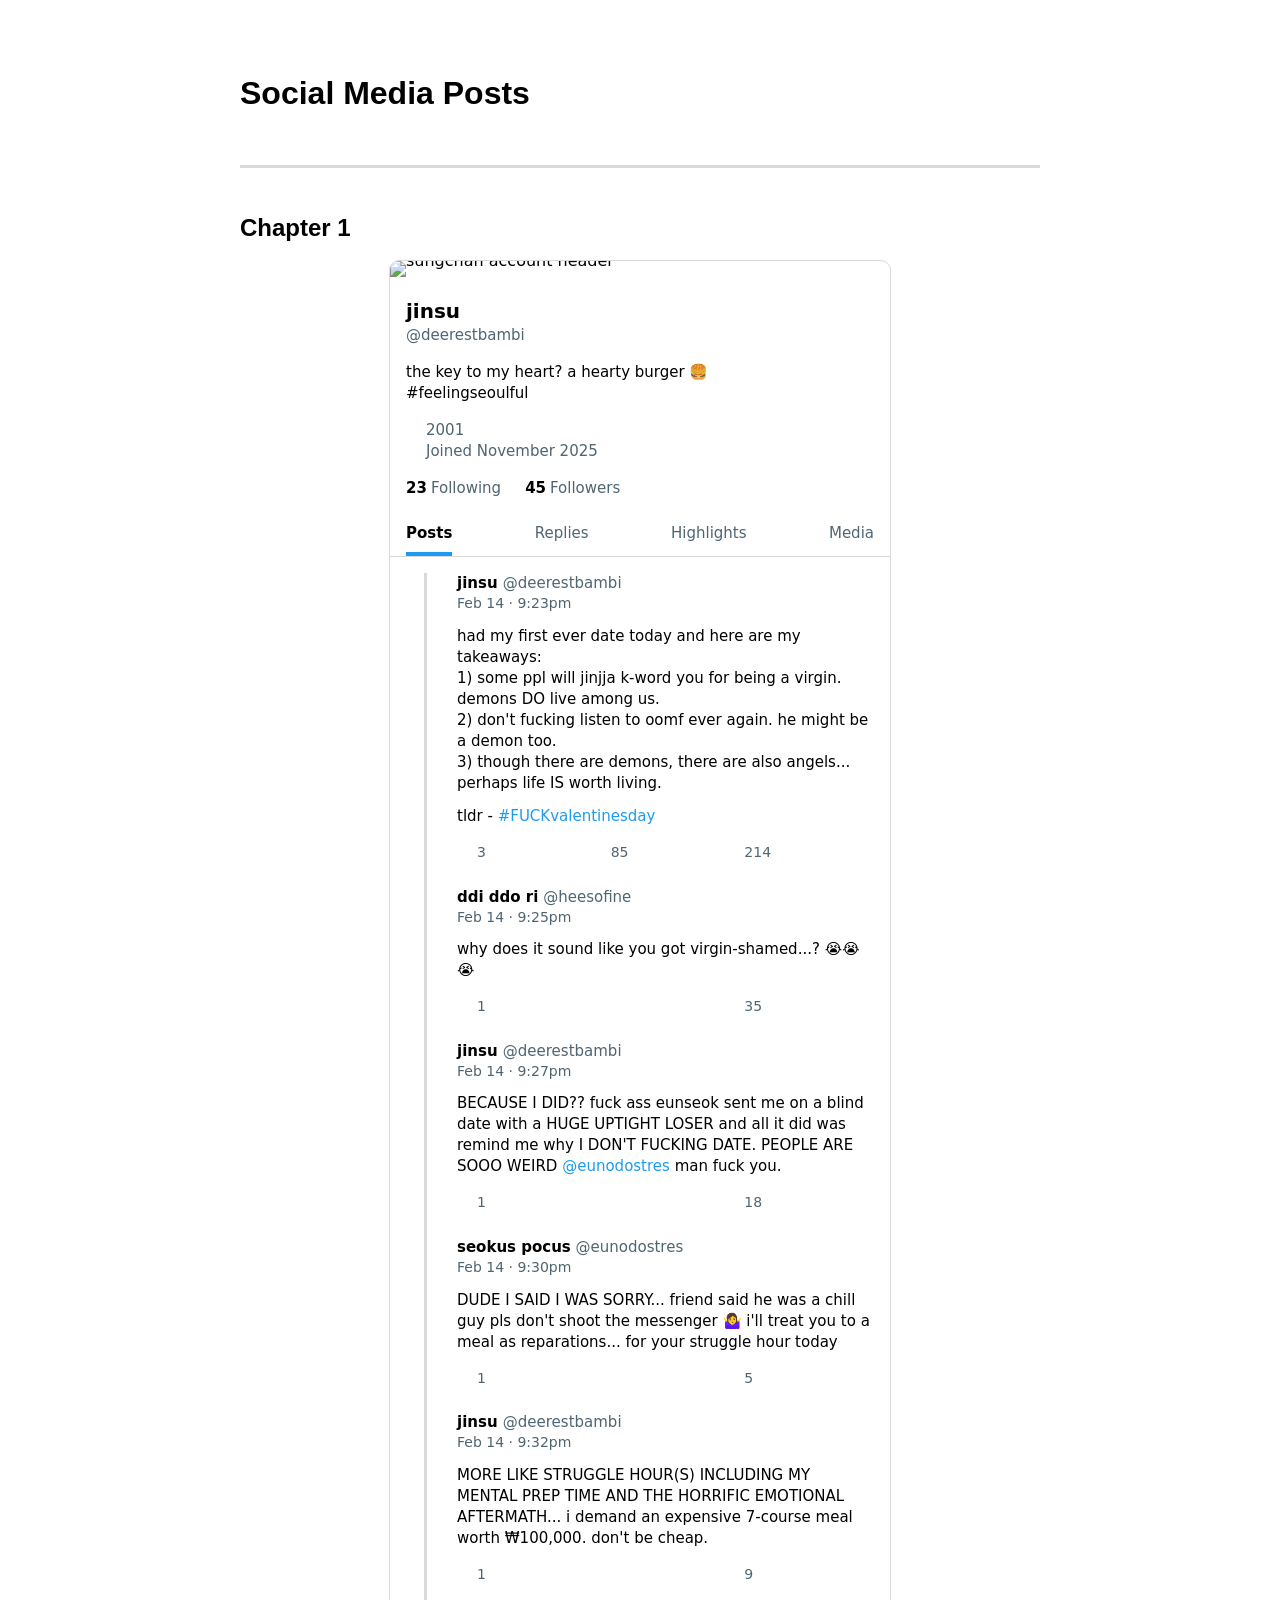
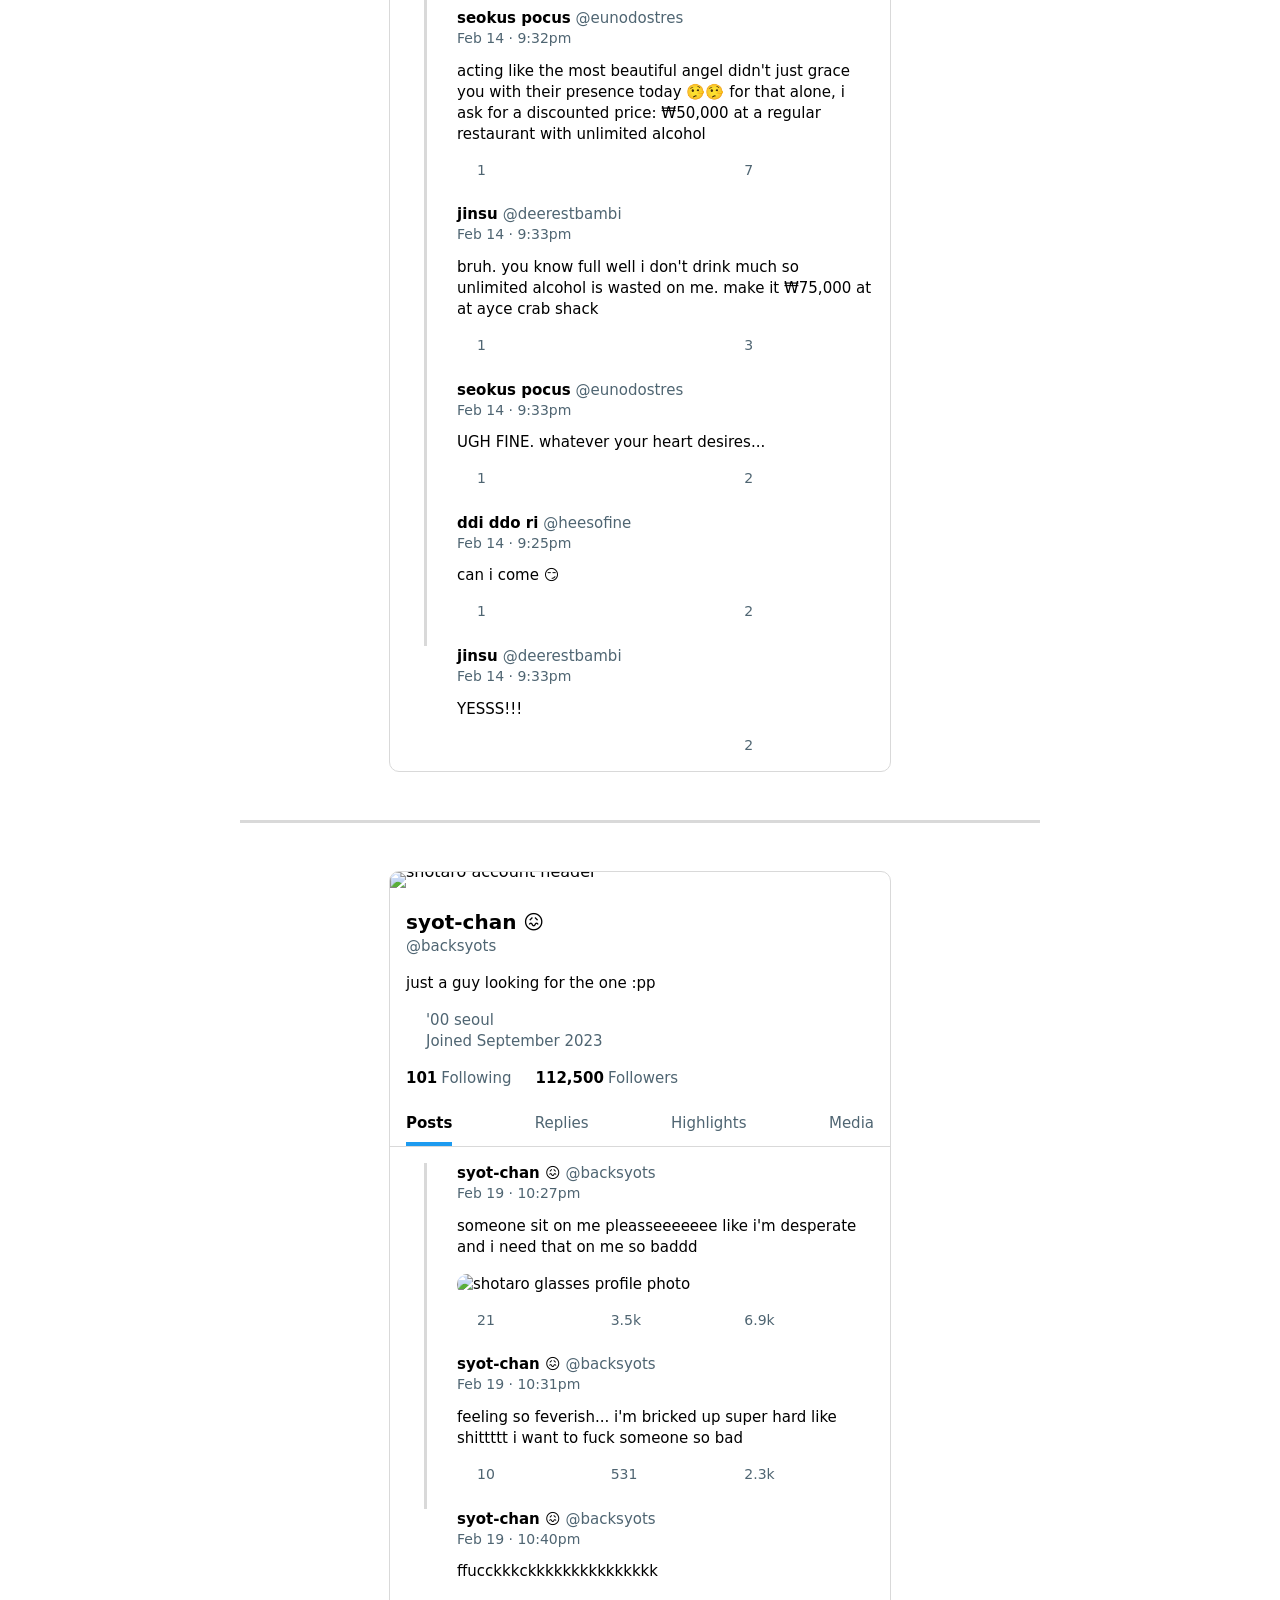
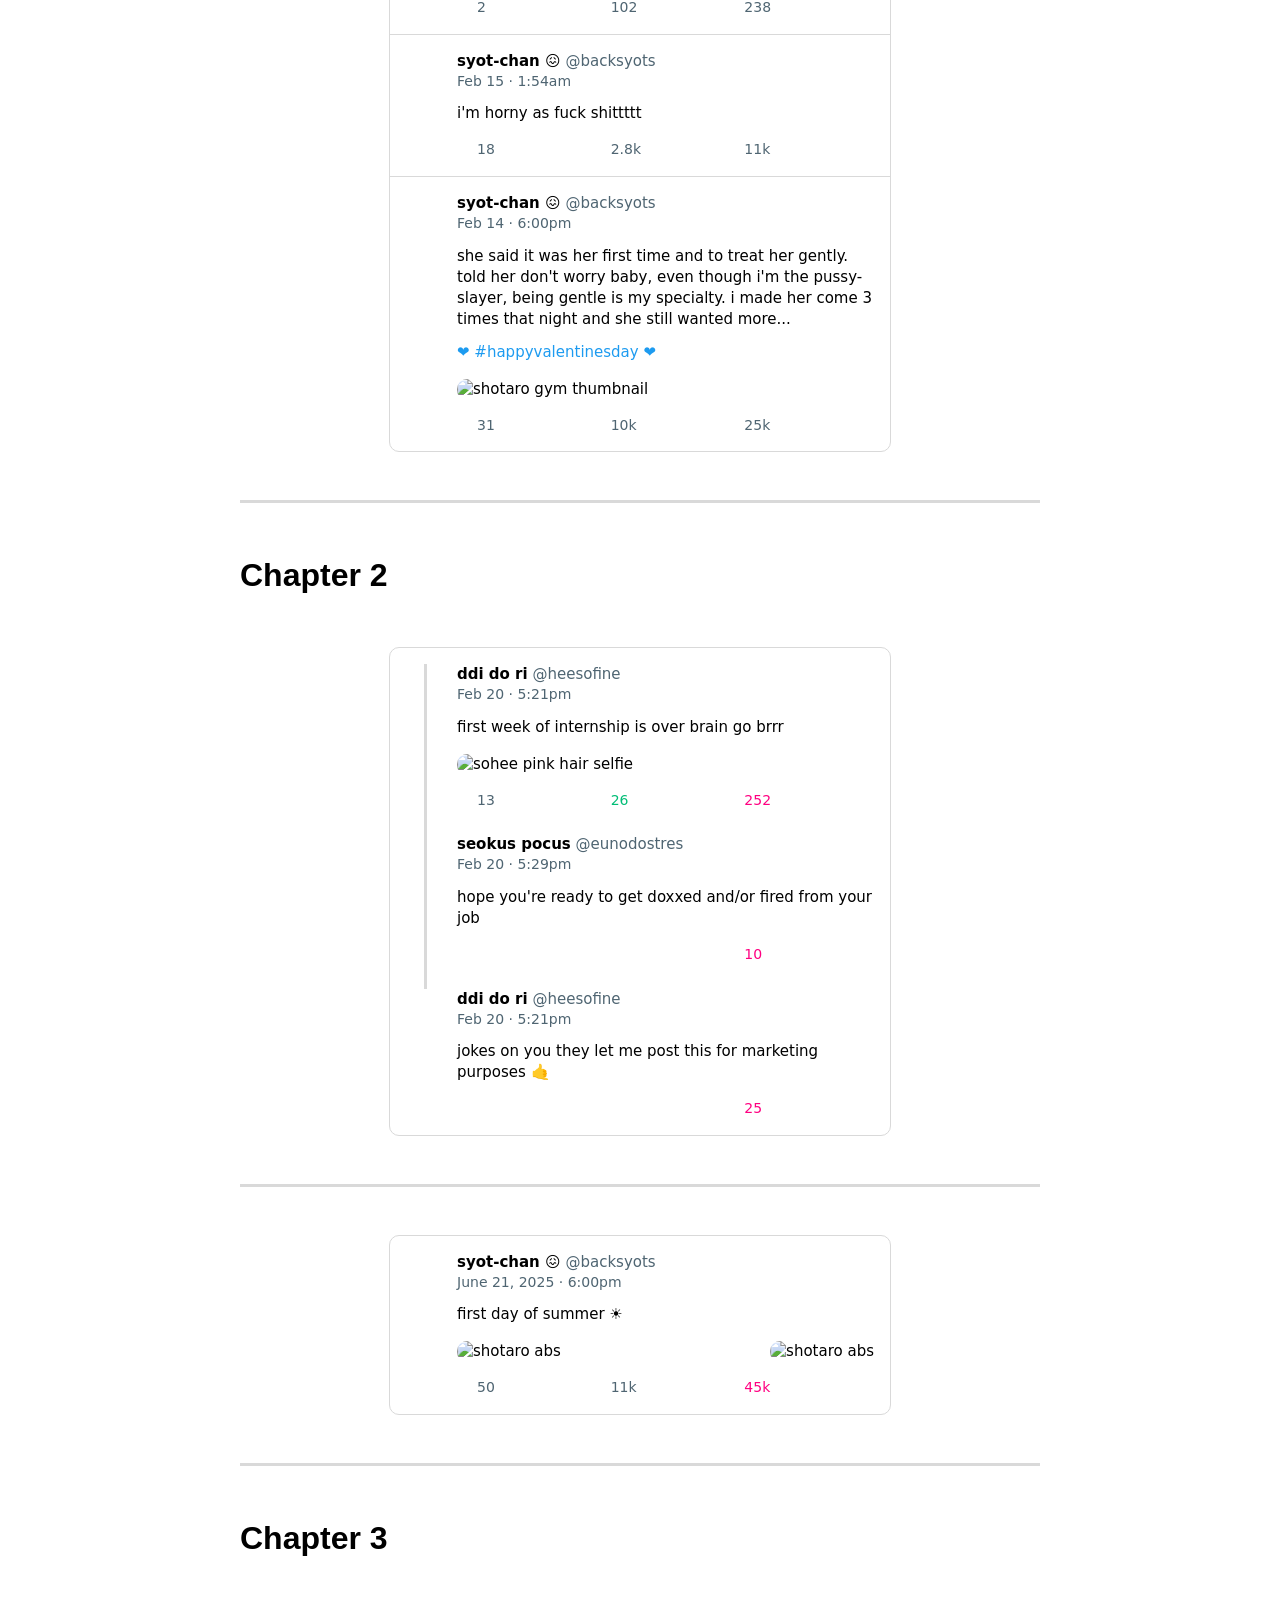
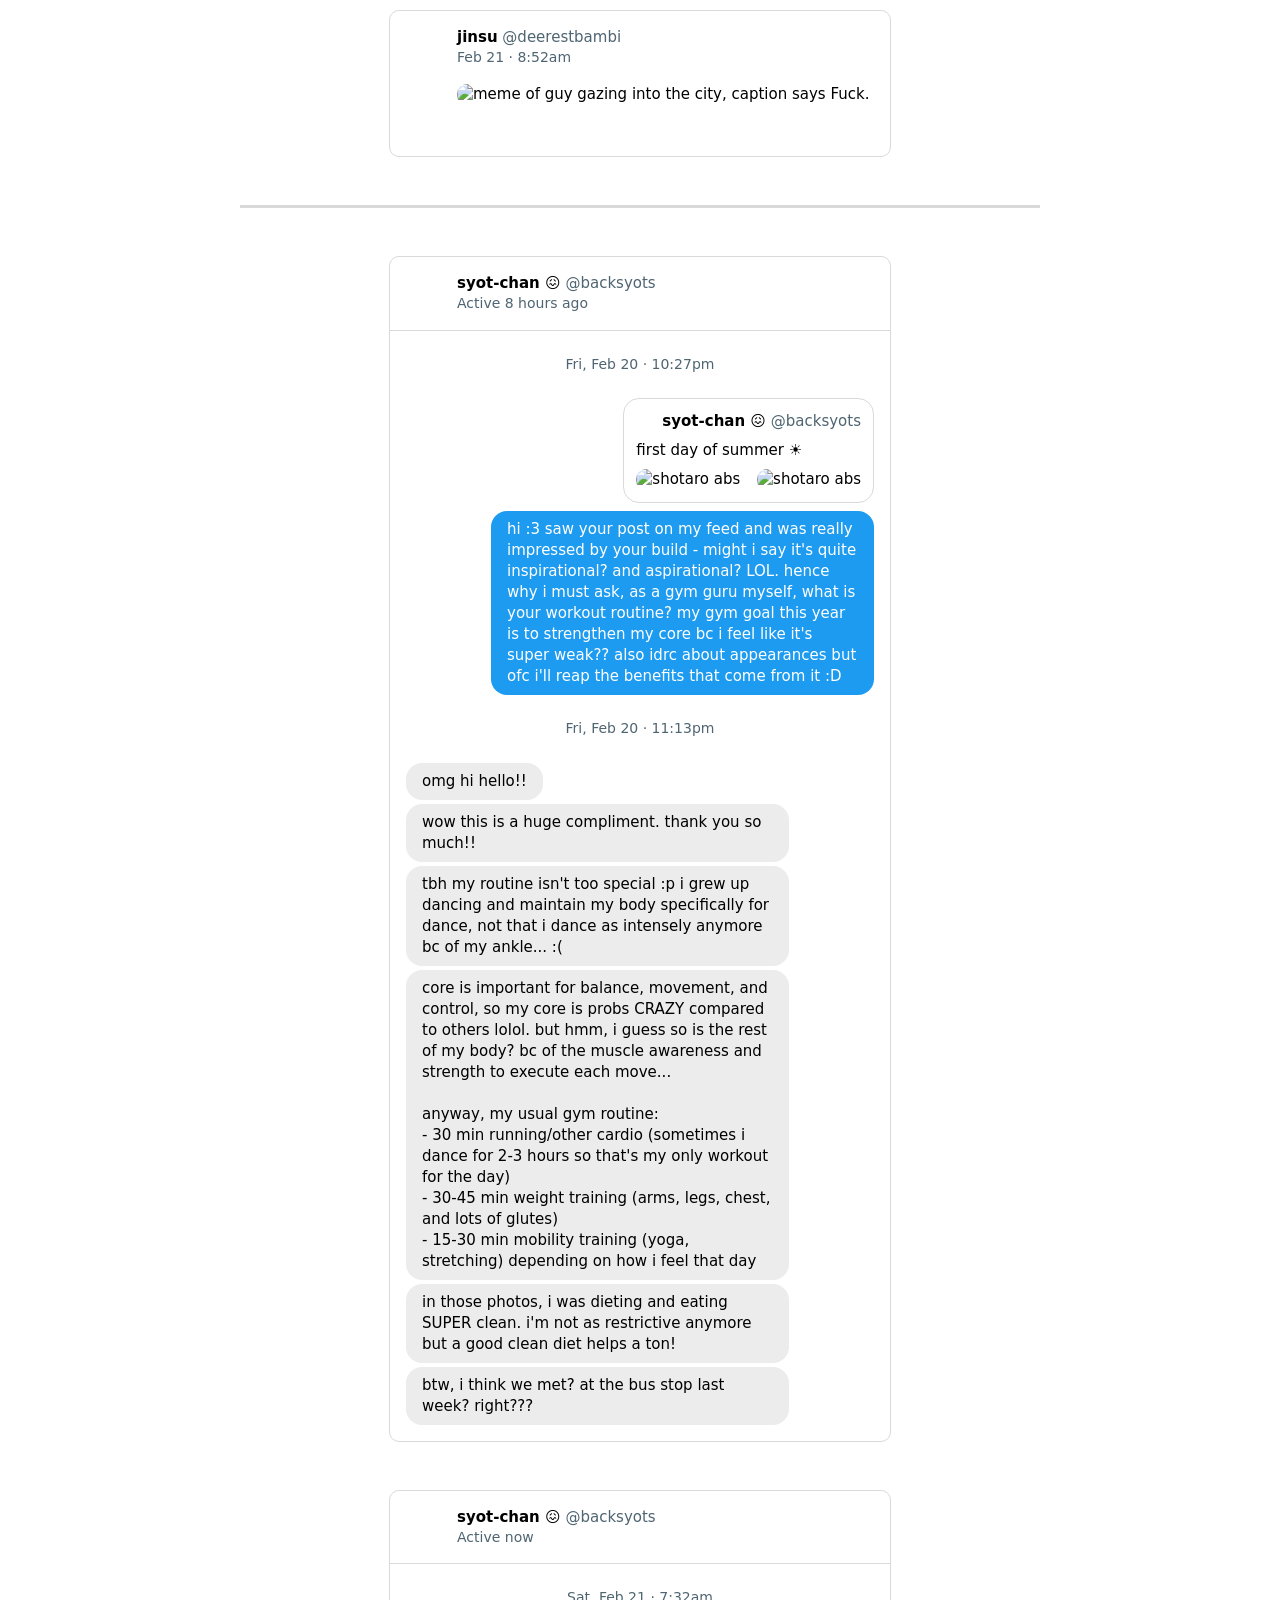
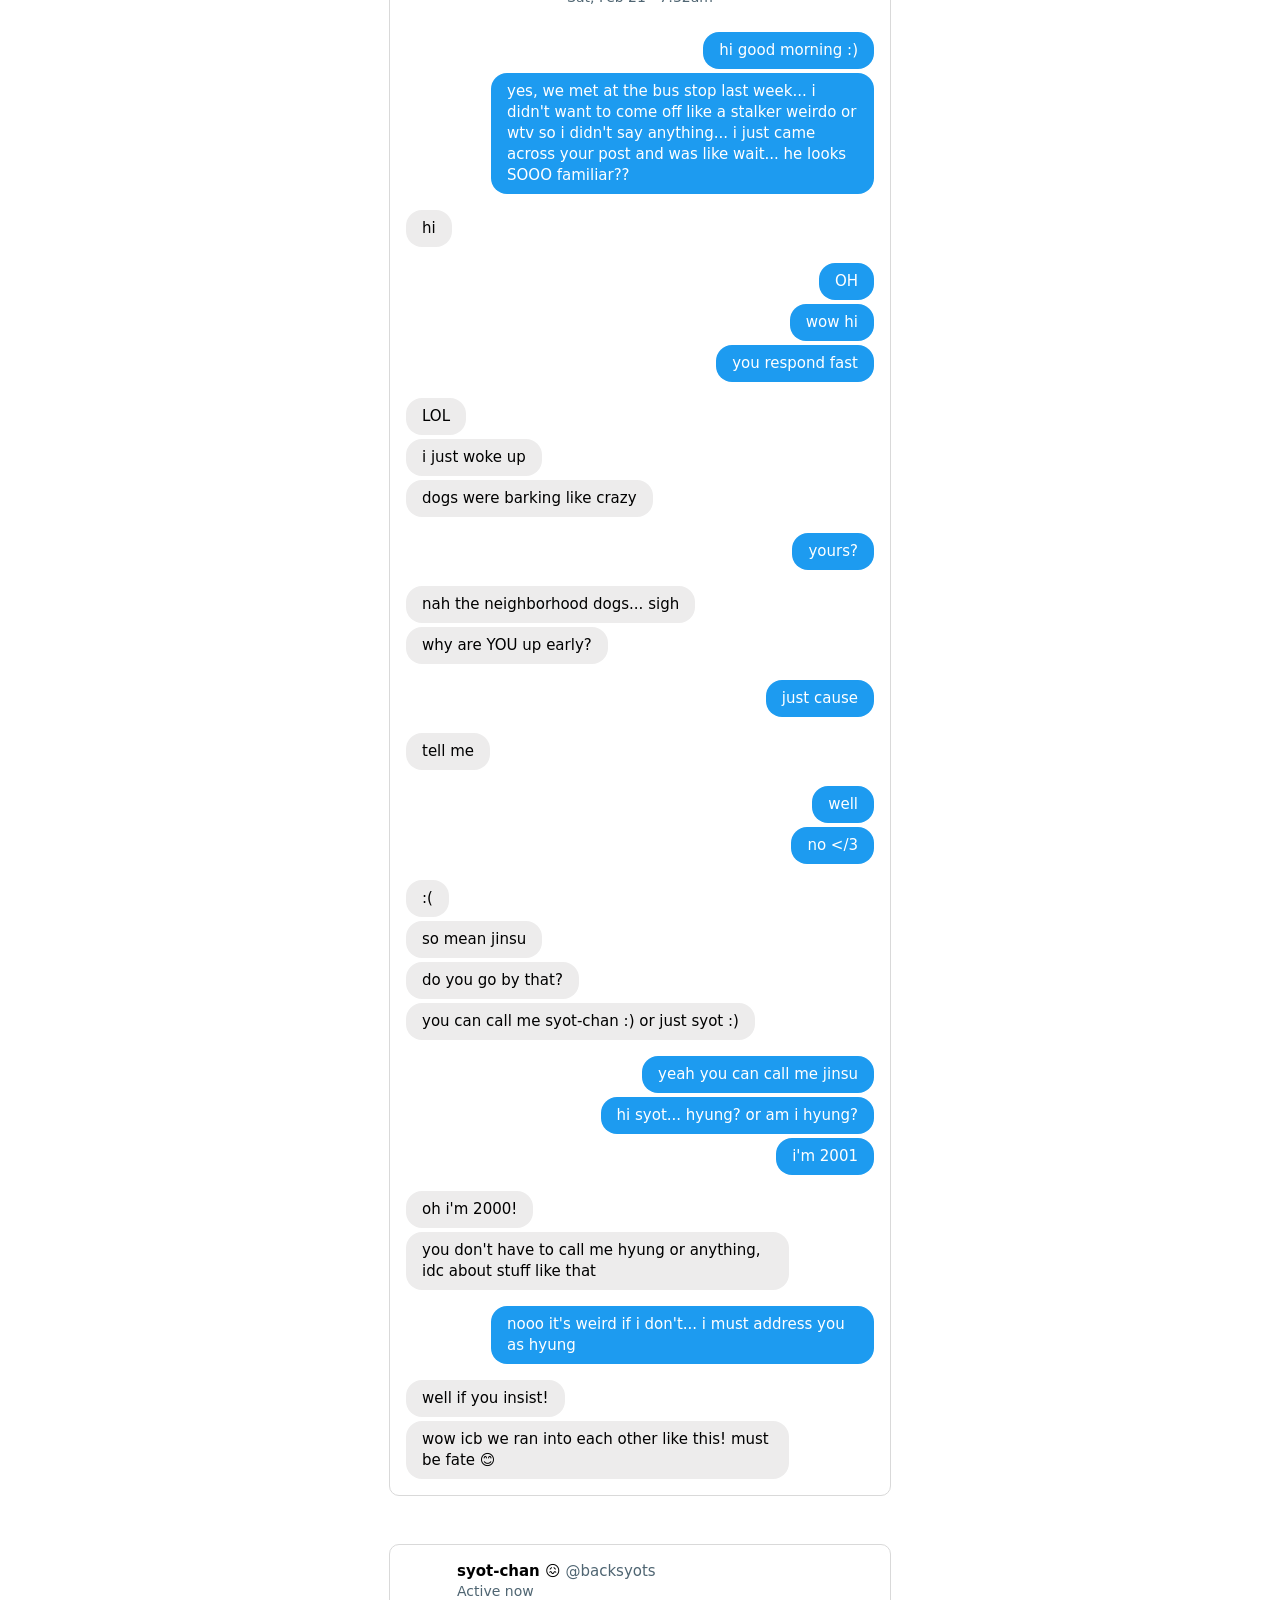
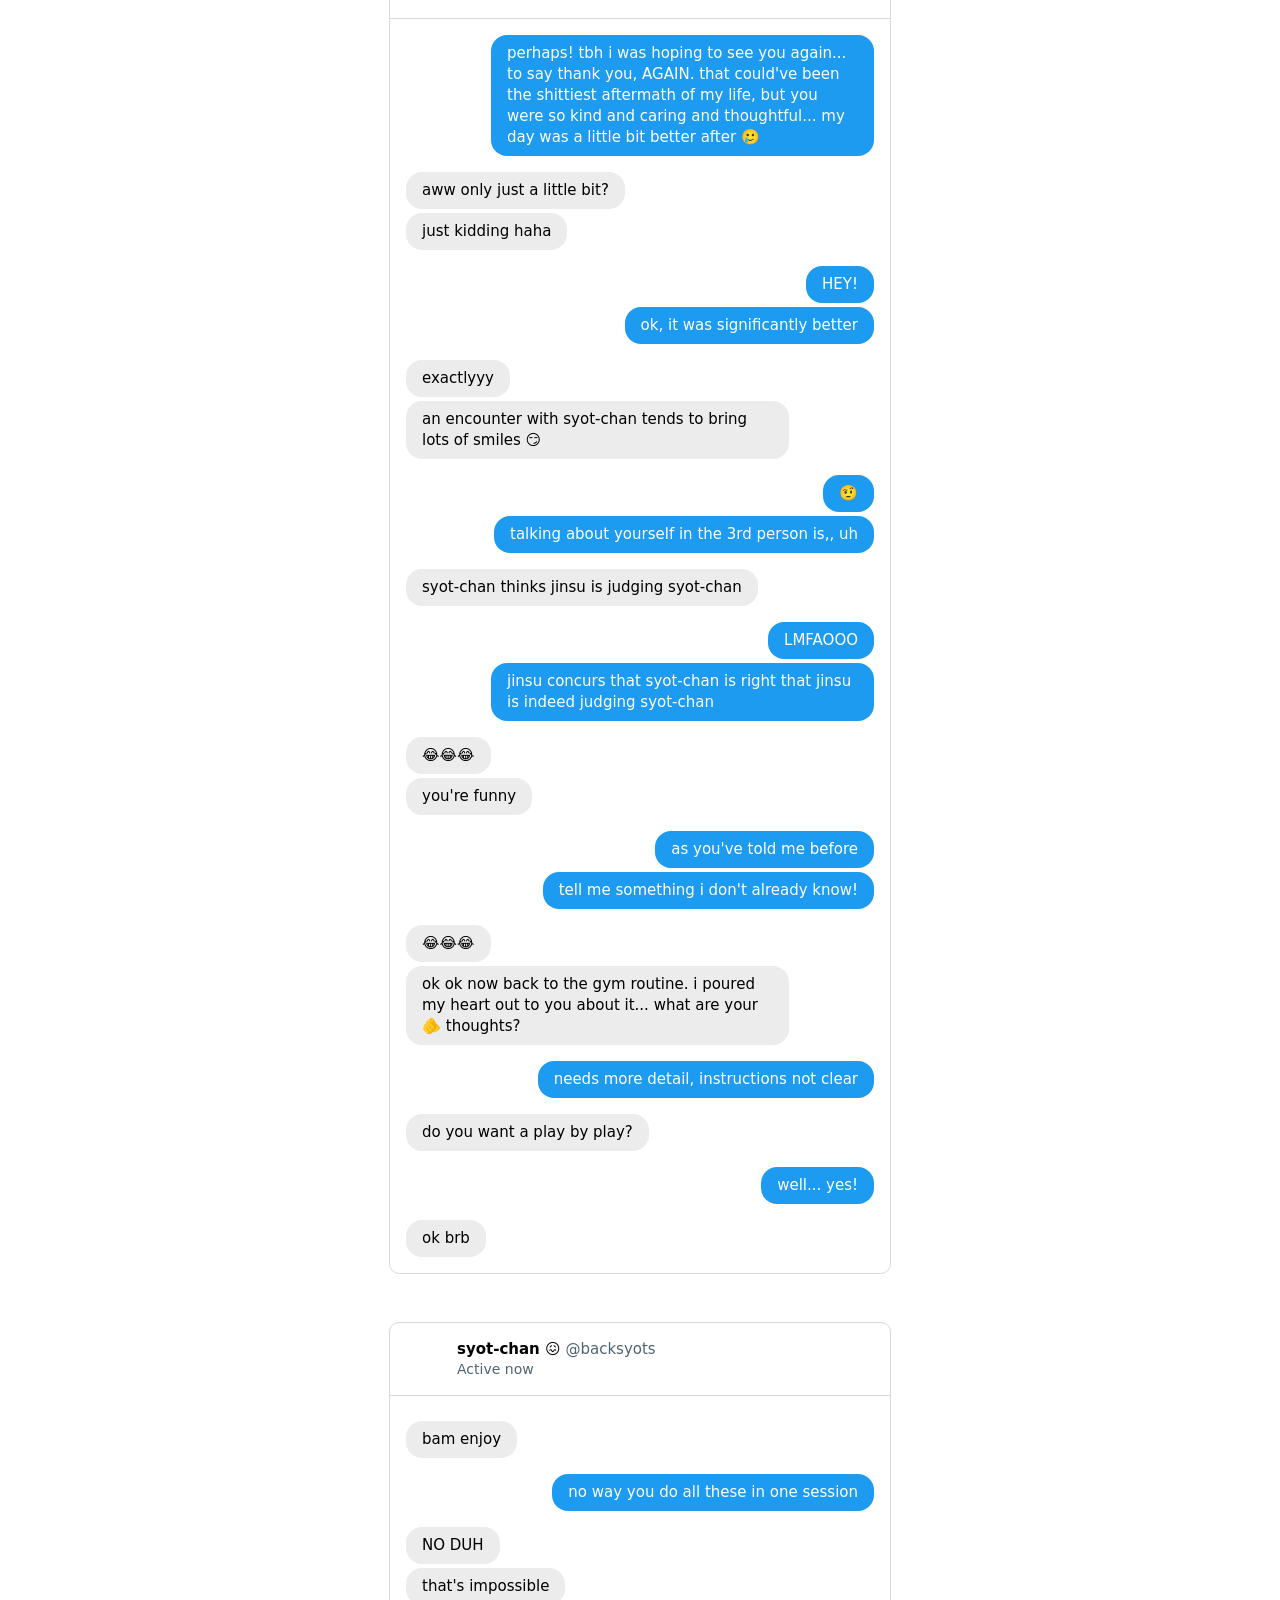
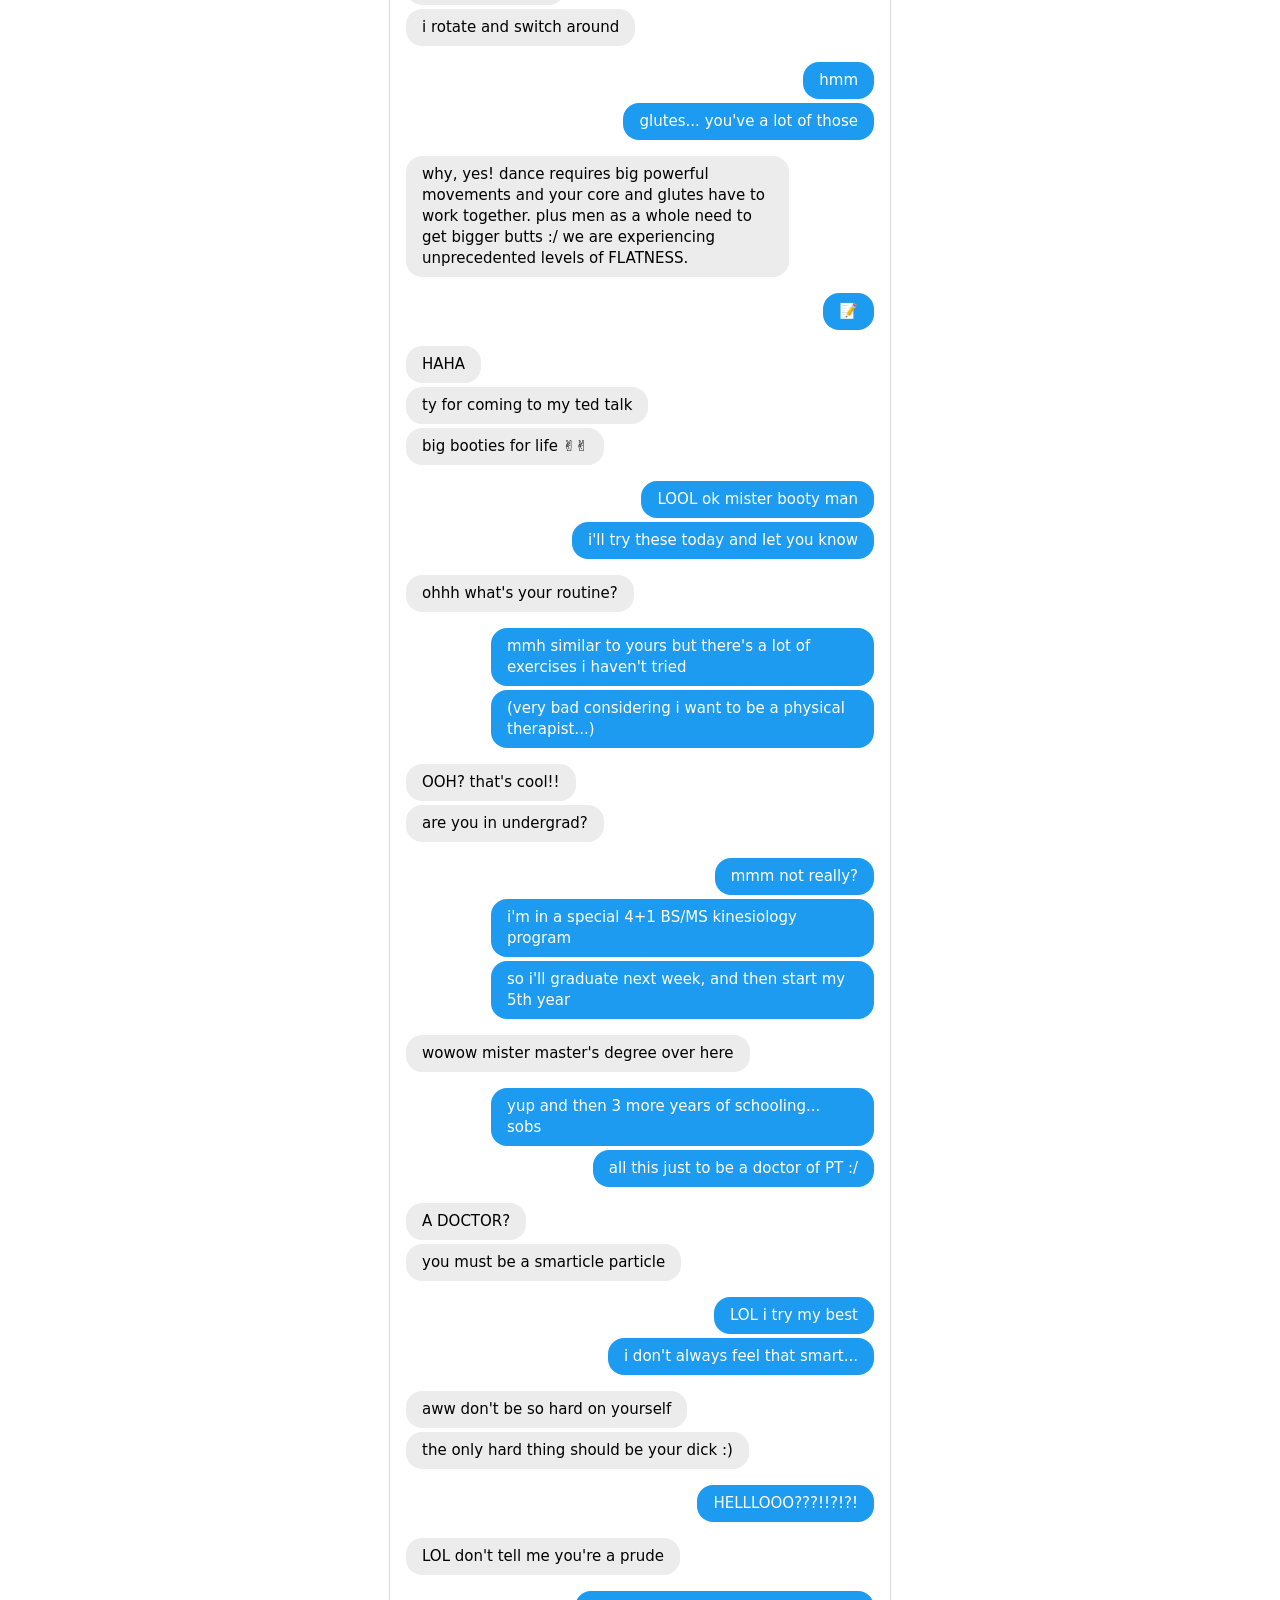
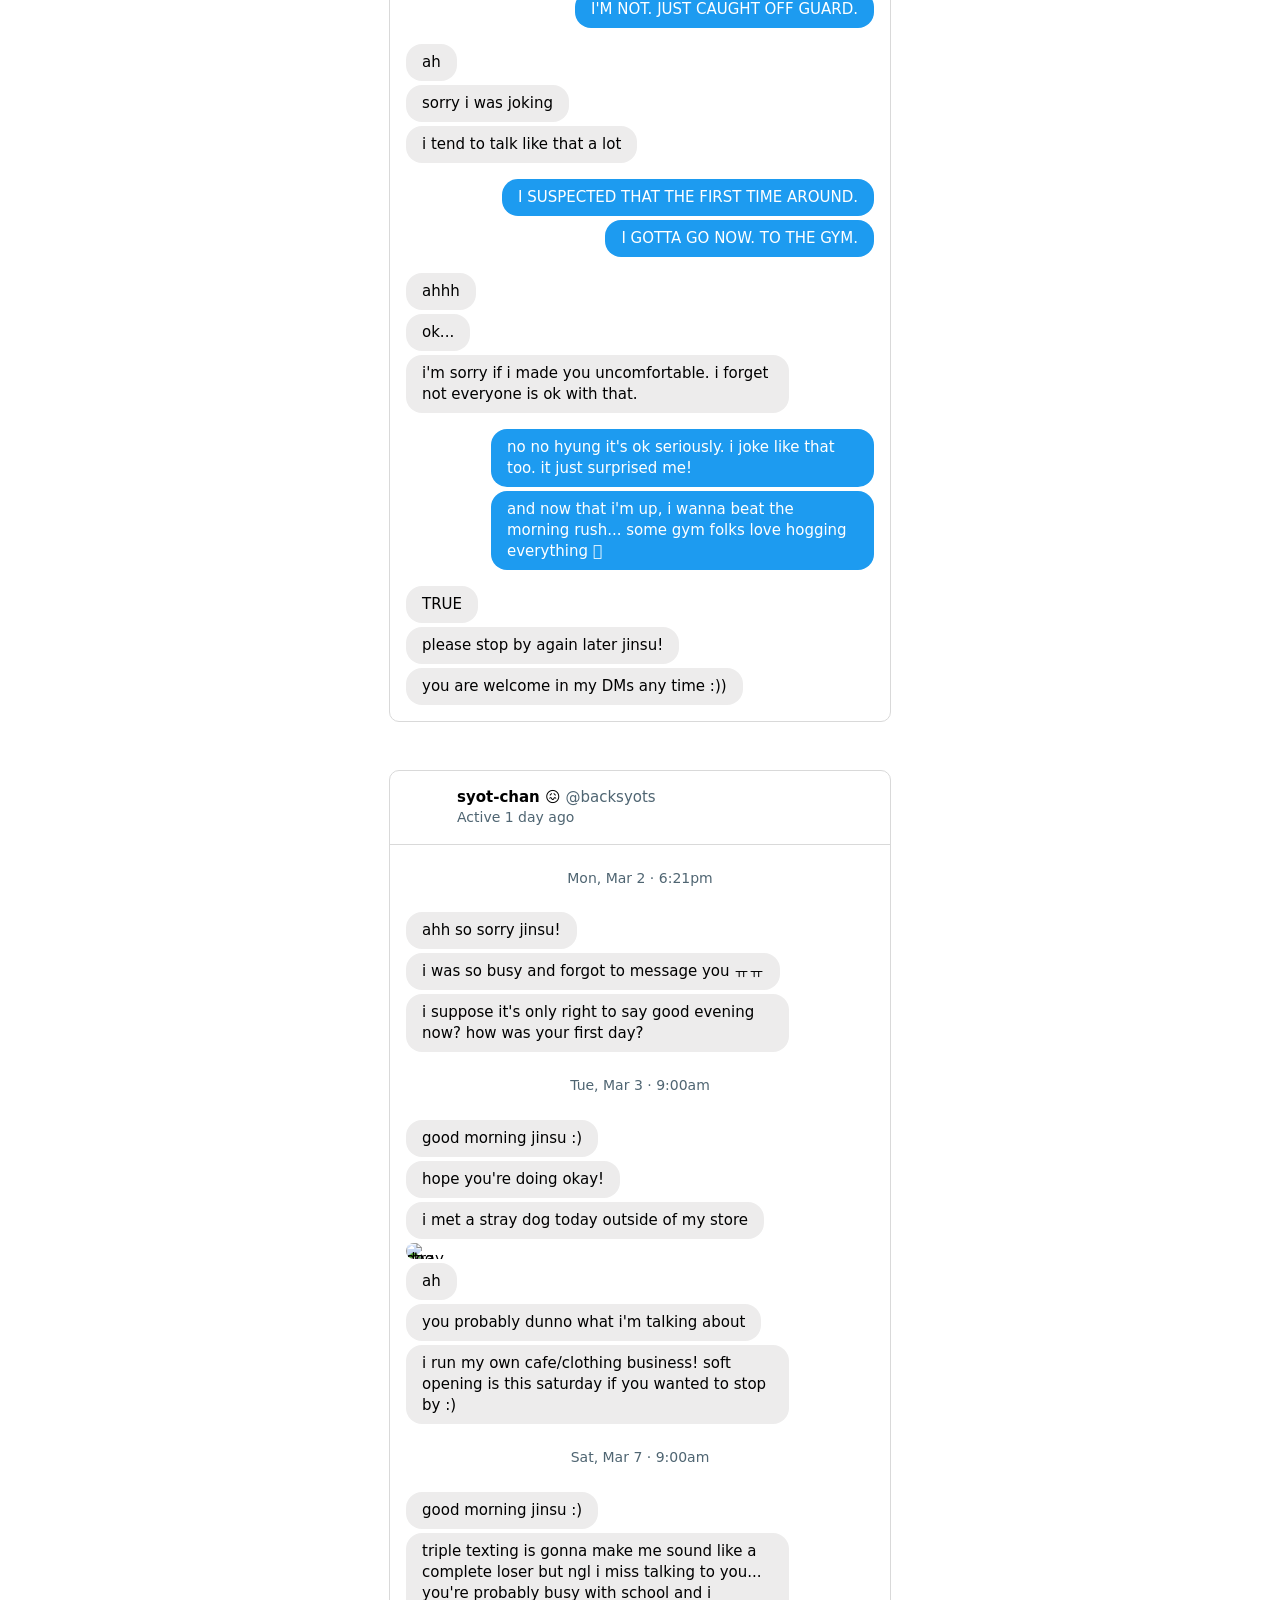
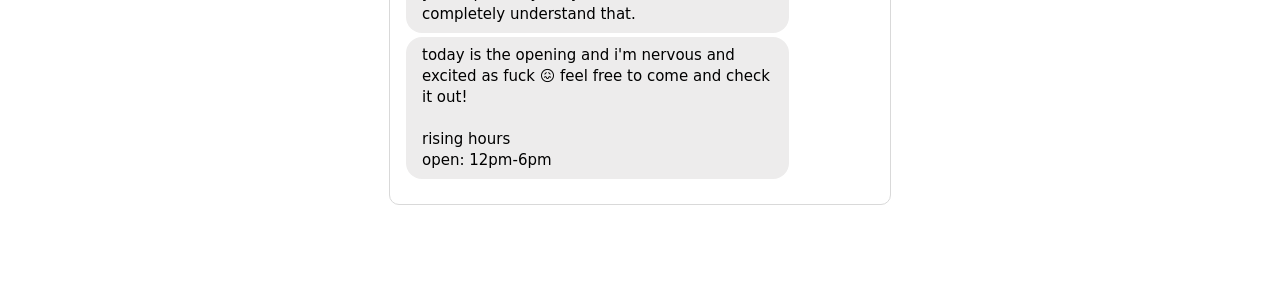
==== index.html @ 6c802f74 "Updated icons" ====
<!DOCTYPE html>
<html lang="en">

<head>
  <link rel="stylesheet" type="text/css" href="stylesheet_v5.css"/>
  <meta name="viewport" content="width=device-width, initial-scale=1">

  <!-- 
  Reorganize indents: 
  SHIFT + OPTION + F

  Collapse all 
  CMD + K + 0

  Opens all
  CMD + K + J

  Collapse innermost uncollapsed region at the cursor:
  OPT + CMD + [

  Opens collapsed region at the cursor:
  OPT + CMD ]
  -->
</head>

<h1>Social Media Posts</h1>
<hr>
<h2>Chapter 1</h1>
<!-- ch 1 sungchan -->
<div class="wrapper">   
<!-- twt account -->
  <div class="account_header">
    <img src="https://images.squidge.org/images/2026/09/29/account_sungchan_header-follow.png" alt="sungchan account header"/>
  </div>
  <!-- account info -->
  <div class="container_box account_box">
    <!-- account info -->
      <div class="account_userNames">
        <p class="displayname font--larger">jinsu</p>
        <p class="username">@deerestbambi</p>
      </div>

      <div class="account_userBio">
        <p>the key to my heart? a hearty burger 🍔<br> #feelingseoulful</p>
      </div>

      <div class="account_userMeta">
        <div class="row">
          <p><span class="icon icon--location"></span></p>
          <p class="color--darkgrey">2001</p>
        </div>

        <div class="row">
          <p><span class="icon icon--calendar"></span></p>
          <p class="color--darkgrey">Joined November 2025</p>
        </div>
      </div>

      <div class="account_followMeta">
        <div class="row">
          <p class="margin-right--4"><strong>23</strong></p>
          <p class="color--darkgrey">Following</p>
        </div>
        <div class="row">
          <p class="margin-right--4"><strong>45</strong></p>
          <p class="color--darkgrey">Followers</p>
        </div>
      </div>
      <div class="account_tabs">
        <p class="tab active">Posts</p>
        <p class="tab">Replies</p>
        <p class="tab">Highlights</p>
        <p class="tab">Media</p>
      </div>
  </div> 
  
  <!-- js tweet -->
  <div class="container_box tweet_reply--first">
    <!-- tweet profile photo -->
    <div class="profile_photo pfp_sungchan"></div>
    <!-- tweet content -->
    <div class="tweet_content">
      <div class="tweet_header">
        <div class="tweet_userInfo">
          <p>
            <span class="displayname">jinsu </span>
            <span class="username">@deerestbambi</span>
          </p>
          <p class="date">Feb 14 · 9:23pm</p>
        </div>
        <p><span class="icon icon--more"></span></p>
      </div>

      <div class="tweet_text">
          <p>
            had my first ever date today and here are my takeaways:
            <br> 1) some ppl will jinjja k-word you for being a virgin. demons DO live among us.
            <br> 2) don't fucking listen to oomf ever again. he might be a demon too.
            <br>
            3) though there are demons, there are also angels... perhaps life IS worth living.
          </p>
          <p class="text_linebreak">tldr - <span class="color--twitterblue">#FUCKvalentinesday</span></p>
      </div>

      <div class="tweet_footer">
          <div class="row">
            <p><span class="icon icon--comments"></span>3</p>
          </div>
          <div class="row">
            <p><span class="icon icon--retweets"></span>85</p>
          </div>
          <div class="row">
            <p><span class="icon icon--likes"></span></p>
            <p>214</p>
          </div>
          <div class="row tweet_footer--last">
            <p><span class="icon icon--bookmarks"></span></p>
          </div>
      </div>
    </div>
  </div>

  <!-- sh tweet -->
  <div class="container_box tweet_reply--between">
    <!-- tweet profile photo -->
    <div class="profile_photo pfp_sohee"></div>
    <!-- tweet content -->
    <div class="tweet_content">
      <div class="tweet_header">
        <div class="tweet_userInfo">
          <p>
            <span class="displayname">ddi ddo ri</span>
            <span class="username">@heesofine</span>
          </p>
          <p class="date">Feb 14 · 9:25pm</p>
        </div>
        <p><span class="icon icon--more"></span></p>
      </div>
      
      <div class="tweet_text">
          <p>why does it sound like you got virgin-shamed...? 😭😭😭</p>
      </div>

      <div class="tweet_footer">
          <div class="row">
            <p><span class="icon icon--comments"></span></p><p>1</p>
          </div>
          <div class="row">
            <p><span class="icon icon--retweets"></span></p>
          </div>
          <div class="row">
            <p><span class="icon icon--likes"></span></p><p>35</p>
          </div>
          <div class="row tweet_footer--last">
            <p><span class="icon icon--bookmarks"></span></p>
          </div>
      </div>
    </div>
  </div>

  <!-- js tweet -->
  <div class="container_box tweet_reply--between">
    <!-- tweet profile photo -->
    <div class="profile_photo pfp_sungchan"></div>
    <!-- tweet content -->
    <div class="tweet_content">
      <div class="tweet_header">
        <div class="tweet_userInfo">
          <p>
            <span class="displayname">jinsu </span>
            <span class="username">@deerestbambi</span>
          </p>
          <p class="date">Feb 14 · 9:27pm</p>
        </div>
        <p><span class="icon icon--more"></span></p>
      </div>
      <div class="tweet_text">
        <p>BECAUSE I DID?? fuck ass eunseok sent me on a blind date with a HUGE UPTIGHT LOSER and all it did was remind me why I DON'T FUCKING DATE. PEOPLE ARE SOOO WEIRD <span class="color--twitterblue">@eunodostres</span> man fuck you.</p>
      </div>
      <div class="tweet_footer">
          <div class="row">
            <p><span class="icon icon--comments"></span></p><p>1</p>
          </div>
          <div class="row">
            <p><span class="icon icon--retweets"></span></p>
          </div>
          <div class="row">
            <p><span class="icon icon--likes"></span></p><p>18</p>
          </div>
          <div class="row tweet_footer--last">
            <p><span class="icon icon--bookmarks"></span></p>
          </div>
      </div>
    </div>
  </div>

  <!-- es tweet -->
  <div class="container_box tweet_reply--between">
    <!-- tweet profile photo -->
    <div class="profile_photo pfp_eunseok"></div>
    <!-- tweet content -->
    <div class="tweet_content">
      <div class="tweet_header">
        <div class="tweet_userInfo">
          <p>
            <span class="displayname">seokus pocus</span>
            <span class="username">@eunodostres</span>
          </p>
          <p class="date">Feb 14 · 9:30pm</p>
        </div>
        <p><span class="icon icon--more"></span></p>
      </div>
      <div class="tweet_text">
        <p>DUDE I SAID I WAS SORRY... friend said he was a chill guy pls don't shoot the messenger 🤷‍♀️ i'll treat you to a meal as reparations... for your struggle hour today</p>
      </div>
      <div class="tweet_footer">
          <div class="row">
            <p><span class="icon icon--comments"></span></p><p>1</p>
          </div>
          <div class="row">
            <p><span class="icon icon--retweets"></span></p>
          </div>
          <div class="row">
            <p><span class="icon icon--likes"></span></p><p>5</p>
          </div>
          <div class="row tweet_footer--last">
            <p><span class="icon icon--bookmarks"></span></p>
          </div>
      </div>
    </div>
  </div>

  <!-- sc tweet -->
  <div class="container_box tweet_reply--between">
    <!-- tweet profile photo -->
    <div class="profile_photo pfp_sungchan"></div>
    <!-- tweet content -->
    <div class="tweet_content">
      <div class="tweet_header">
        <div class="tweet_userInfo">
          <p>
            <span class="displayname">jinsu </span>
            <span class="username">@deerestbambi</span>
          </p>
          <p class="date">Feb 14 · 9:32pm</p>
        </div>
        <p><span class="icon icon--more"></span></p>
      </div>
      <div class="tweet_text">
        <p>MORE LIKE STRUGGLE HOUR(S) INCLUDING MY MENTAL PREP TIME AND THE HORRIFIC EMOTIONAL AFTERMATH... i demand an expensive 7-course meal worth ₩100,000. don't be cheap.</p>
      </div>
      <div class="tweet_footer">
          <div class="row">
            <p><span class="icon icon--comments"></span></p><p>1</p>
          </div>
          <div class="row">
            <p><span class="icon icon--retweets"></span></p>
          </div>
          <div class="row">
            <p><span class="icon icon--likes"></span></p><p>9</p>
          </div>
          <div class="row tweet_footer--last">
            <p><span class="icon icon--bookmarks"></span></p>
          </div>
      </div>
    </div>
  </div>

  <!-- es tweet -->
  <div class="container_box tweet_reply--between">
    <!-- tweet profile photo -->
    <div class="profile_photo pfp_eunseok"></div>
    <!-- tweet content -->
    <div class="tweet_content">
      <div class="tweet_header">
        <div class="tweet_userInfo">
          <p>
            <span class="displayname">seokus pocus</span>
            <span class="username">@eunodostres</span>
          </p>
          <p class="date">Feb 14 · 9:32pm</p>
        </div>
        <p><span class="icon icon--more"></span></p>
      </div>
      <div class="tweet_text">
        <p>acting like the most beautiful angel didn't just grace you with their presence today 🤥🤥 for that alone, i ask for a discounted price: ₩50,000 at a regular restaurant with unlimited alcohol</p>
      </div>
      <div class="tweet_footer">
          <div class="row">
            <p><span class="icon icon--comments"></span></p><p>1</p>
          </div>
          <div class="row">
            <p><span class="icon icon--retweets"></span></p>
          </div>
          <div class="row">
            <p><span class="icon icon--likes"></span></p><p>7</p>
          </div>
          <div class="row tweet_footer--last">
            <p><span class="icon icon--bookmarks"></span></p>
          </div>
      </div>
    </div>
  </div>

  <!-- sc tweet -->
  <div class="container_box tweet_reply--between">
    <!-- tweet profile photo -->
    <div class="profile_photo pfp_sungchan"></div>
    <!-- tweet content -->
    <div class="tweet_content">
      <div class="tweet_header">
        <div class="tweet_userInfo">
          <p>
            <span class="displayname">jinsu </span>
            <span class="username">@deerestbambi</span>
          </p>
          <p class="date">Feb 14 · 9:33pm</p>
        </div>
        <p><span class="icon icon--more"></span></p>
      </div>
      <div class="tweet_text">
        <p>bruh. you know full well i don't drink much so unlimited alcohol is wasted on me. make it ₩75,000 at at ayce crab shack</p>
      </div>
      <div class="tweet_footer">
        <div class="row">
          <p><span class="icon icon--comments"></span></p><p>1</p>
        </div>
        <div class="row">
          <p><span class="icon icon--retweets"></span></p>
        </div>
        <div class="row">
          <p><span class="icon icon--likes"></span></p><p>3</p>
        </div>
        <div class="row tweet_footer--last">
          <p><span class="icon icon--bookmarks"></span></p>
        </div>
      </div>          
    </div>
  </div>

  <!-- es tweet -->
  <div class="container_box tweet_reply--between">
    <!-- tweet profile photo -->
    <div class="profile_photo pfp_eunseok"></div>
    <!-- tweet content -->
    <div class="tweet_content">
      <div class="tweet_header">
        <div class="tweet_userInfo">
          <p>
            <span class="displayname">seokus pocus</span>
            <span class="username">@eunodostres</span>
          </p>
          <p class="date">Feb 14 · 9:33pm</p>
        </div>
        <p><span class="icon icon--more"></span></p>
      </div>
      <div class="tweet_text">
          <p>UGH FINE. whatever your heart desires...</p>
      </div>
      <div class="tweet_footer">
          <div class="row">
            <p><span class="icon icon--comments"></span></p><p>1</p>
          </div>
          <div class="row">
            <p><span class="icon icon--retweets"></span></p>
          </div>
          <div class="row">
            <p><span class="icon icon--likes"></span></p><p>2</p>
          </div>
          <div class="row tweet_footer--last">
            <p><span class="icon icon--bookmarks"></span></p>
          </div>
      </div>
    </div>
  </div>

  <!-- sh tweet -->
  <div class="container_box tweet_reply--between">
    <!-- tweet profile photo -->
    <div class="profile_photo pfp_sohee"></div>
    <!-- tweet content -->
    <div class="tweet_content">
      <div class="tweet_header">
        <div class="tweet_userInfo">
          <p>
            <span class="displayname">ddi ddo ri</span>
            <span class="username">@heesofine</span>
          </p>
          <p class="date">Feb 14 · 9:25pm</p>
        </div>
        <p><span class="icon icon--more"></span></p>
      </div>
      
      <div class="tweet_text">
          <p>can i come 😏</p>
      </div>

      <div class="tweet_footer">
          <div class="row">
            <p><span class="icon icon--comments"></span></p><p>1</p>
          </div>
          <div class="row">
            <p><span class="icon icon--retweets"></span></p>
          </div>
          <div class="row">
            <p><span class="icon icon--likes"></span></p><p>2</p>
          </div>
          <div class="row tweet_footer--last">
            <p><span class="icon icon--bookmarks"></span></p>
          </div>
      </div>
    </div>
  </div>

  <!-- sc tweet -->
  <div class="container_box tweet_reply--last">
    <!-- tweet profile photo -->
    <div class="profile_photo pfp_sungchan"></div>
    <!-- tweet content -->
    <div class="tweet_content">
      <div class="tweet_header">
        <div class="tweet_userInfo">
          <p>
            <span class="displayname">jinsu </span>
            <span class="username">@deerestbambi</span>
          </p>
          <p class="date">Feb 14 · 9:33pm</p>
        </div>
        <p><span class="icon icon--more"></span></p>
      </div>
      <div class="tweet_text">
        <p>YESSS!!!</p>
      </div>
      <div class="tweet_footer">
        <div class="row">
          <p><span class="icon icon--comments"></span></p>
        </div>
        <div class="row">
          <p><span class="icon icon--retweets"></span></p>
        </div>
        <div class="row">
          <p><span class="icon icon--likes"></span></p><p>2</p>
        </div>
        <div class="row tweet_footer--last">
          <p><span class="icon icon--bookmarks"></span></p>
        </div>
      </div>          
    </div>
  </div>
</div>

<hr>

<!-- shotaro account -->
<div class="wrapper">
  <div class="account_header">
    <img src="https://images.squidge.org/images/2026/09/29/account_shotaro_header-follow.png" alt="shotaro account header"/>
  </div>
  <!-- account info -->
  <div class="container_box account_box">
    <!-- account info -->
      <div class="account_userNames">
        <p class="displayname font--larger">syot-chan 😖</p>
        <p class="username">@backsyots</p>
      </div>

      <div class="account_userBio">
        <p>just a guy looking for the one :pp</p>
      </div>

      <div class="account_userMeta">
        <div class="row">
          <p><span class="icon icon--location"></span></p>
          <p class="color--darkgrey">'00 seoul</p>
        </div>

        <div class="row">
          <p><span class="icon icon--calendar"></span></p>
          <p class="color--darkgrey">Joined September 2023</p>
        </div>
      </div>

      <div class="account_followMeta">
        <div class="row">
          <p class="margin-right--4"><strong>101</strong></p>
          <p class="color--darkgrey">Following</p>
        </div>
        <div class="row">
          <p class="margin-right--4"><strong>112,500</strong></p>
          <p class="color--darkgrey">Followers</p>
        </div>
      </div>
      <div class="account_tabs">
        <p class="tab active">Posts</p>
        <p class="tab">Replies</p>
        <p class="tab">Highlights</p>
        <p class="tab">Media</p>
      </div>
  </div> 

  <!-- str tweet -->
  <div class="container_box tweet_reply--first">
    <!-- tweet profile photo -->
    <div class="profile_photo pfp_shotaro"></div>
    <!-- tweet content -->
    <div class="tweet_content">
      <div class="tweet_header">
        <div class="tweet_userInfo">
          <p>
            <span class="displayname">syot-chan 😖</span>
            <span class="username">@backsyots</span>
          </p>
          <p class="date">Feb 19 · 10:27pm</p>
        </div>
        <p><span class="icon icon--more"></span></p>
      </div>

      <div class="tweet_text">
        <p>
          someone sit on me pleasseeeeeee like i'm desperate and i need that on me so baddd
        </p>
      </div>
      <p>
        <img class="tweet_img" src="https://images.squidge.org/images/2026/09/20/shotaro_sf.png" alt="shotaro glasses profile photo">
      </p>
      <div class="tweet_footer">
          <div class="row">
            <p><span class="icon icon--comments"></span>21</p>
          </div>
          <div class="row">
            <p><span class="icon icon--retweets"></span>3.5k</p>
          </div>
          <div class="row">
            <p><span class="icon icon--likes"></span>6.9k</p>
          </div>
          <div class="row tweet_footer--last">
            <p><span class="icon icon--bookmarks"></span></p>
          </div>
      </div>
    </div>
  </div>

  <!-- tweet -->
  <div class="container_box tweet_reply--between">
    <!-- tweet profile photo -->
    <div class="profile_photo pfp_shotaro"></div> 
    <!-- tweet content -->
    <div class="tweet_content">
      <div class="tweet_header">
        <div class="tweet_userInfo">
          <p>
            <span class="displayname">syot-chan 😖</span>
            <span class="username">@backsyots</span>
          </p>
          <p class="date">Feb 19 · 10:31pm</p>
        </div>
        <p><span class="icon icon--more"></span></p>
      </div>
      <div class="tweet_text">
          <p>feeling so feverish... i'm bricked up super hard like shittttt i want to fuck someone so bad</p>
      </div>
      <div class="tweet_footer">
          <div class="row">
            <p><span class="icon icon--comments"></span>10</p>
          </div>
          <div class="row">
            <p><span class="icon icon--retweets"></span>531</p>
          </div>
          <div class="row">
            <p><span class="icon icon--likes"></span>2.3k</p>
          </div>
          <div class="row tweet_footer--last">
            <p><span class="icon icon--bookmarks"></span></p>
          </div>
      </div>
    </div>
  </div>

  <!-- tweet -->
  <div class="container_box tweet_reply--last">
    <!-- tweet profile photo -->
    <div class="profile_photo pfp_shotaro"></div>
    <!-- tweet content -->
    <div class="tweet_content">
      <div class="tweet_header">
        <div class="tweet_userInfo">
          <p>
            <span class="displayname">syot-chan 😖</span>
            <span class="username">@backsyots</span>
          </p>
          <p class="date">Feb 19 · 10:40pm</p>
        </div>
        <p><span class="icon icon--more"></span></p>
      </div>
      <div class="tweet_text">
          <p>ffucckkkckkkkkkkkkkkkkkk</p>
      </div>
      <div class="tweet_footer">
          <div class="row">
            <p><span class="icon icon--comments"></span>2</p>
          </div>
          <div class="row">
            <p><span class="icon icon--retweets"></span>102</p>
          </div>
          <div class="row">
            <p><span class="icon icon--likes"></span>238</p>
          </div>
          <div class="row tweet_footer--last">
            <p><span class="icon icon--bookmarks"></span></p>
          </div>
      </div>
    </div>
  </div>

  <!-- tweet -->
  <div class="container_box">
    <!-- tweet profile photo -->
    <div class="profile_photo pfp_shotaro"></div>
    <!-- tweet content -->
    <div class="tweet_content">
      <div class="tweet_header">
        <div class="tweet_userInfo">
          <p>
            <span class="displayname">syot-chan 😖</span>
            <span class="username">@backsyots</span>
          </p>
          <p class="date">Feb 15 · 1:54am</p>
        </div>
        <p><span class="icon icon--more"></span></p>
      </div>
      <div class="tweet_text">
          <p>i'm horny as fuck shittttt</p>
      </div>
      <div class="tweet_footer">
          <div class="row">
            <p><span class="icon icon--comments"></span>18</p>
          </div>
          <div class="row">
            <p><span class="icon icon--retweets"></span>2.8k</p>
          </div>
          <div class="row">
            <p><span class="icon icon--likes"></span>11k</p>
          </div>
          <div class="row tweet_footer--last">
            <p><span class="icon icon--bookmarks"></span></p>
          </div>
      </div>
    </div>
  </div>

  <!-- tweet -->
  <div class="container_box">
    <!-- tweet profile photo -->
    <div class="profile_photo pfp_shotaro"></div>
    <!-- tweet content -->
    <div class="tweet_content">
      <div class="tweet_header">
        <div class="tweet_userInfo">
          <p>
            <span class="displayname">syot-chan 😖</span>
            <span class="username">@backsyots</span>
          </p>
          <p class="date">Feb 14 · 6:00pm</p>
        </div>
        <p><span class="icon icon--more"></span></p>
      </div>
      <div class="tweet_text">
          <p>
            she said it was her first time and to treat her gently. told her don't worry baby, even though i'm the pussy-slayer, being gentle is my specialty. i made her come 3 times that night and she still wanted more...
          </p>
          <p class="color--twitterblue text_linebreak">❤️ #happyvalentinesday ❤️</p>
      </div>
      <p>
        <img class="tweet_img" src="https://images.squidge.org/images/2026/09/24/thumbnail_shotaro_gym.png" alt="shotaro gym thumbnail">
      </p>

      <div class="tweet_footer">
          <div class="row">
            <p><span class="icon icon--comments"></span>31</p>
          </div>
          <div class="row">
            <p><span class="icon icon--retweets"></span>10k</p>
          </div>
          <div class="row">
            <p><span class="icon icon--likes"></span>25k</p>
          </div>
          <div class="row tweet_footer--last">
            <p><span class="icon icon--bookmarks"></span></p>
          </div>
      </div>
    </div>
  </div>
</div>

<hr>

<h1>Chapter 2</h1>
<!-- ch 2 sohee -->
<div class="wrapper margin--socmedpost">
  <!-- tweet -->
  <div class="container_box tweet_reply--first">
    <!-- tweet profile photo -->
    <div class="profile_photo pfp_sohee"></div>
    <!-- tweet content -->
    <div class="tweet_content">
      <div class="tweet_header">
        <div class="tweet_userInfo">
          <p>
            <span class="displayname">ddi do ri</span>
            <span class="username">@heesofine</span>
          </p>
          <p class="date">Feb 20 · 5:21pm</p>
        </div>
        <p><span class="icon icon--more"></span></p>
      </div>

      <div class="tweet_text">
        <p>
          first week of internship is over brain go brrr
        </p>
      </div>
      <p>
        <img class="tweet_img" src="https://images.squidge.org/images/2026/09/30/sohee_pinkhair.png" alt="sohee pink hair selfie">
      </p>
      <div class="tweet_footer">
          <div class="row">
            <p><span class="icon icon--comments"></span>13</p>
          </div>
          <div class="row">
            <p><span class="icon icon--retweets-filled"></span><span class="color--green">26</span></p>
          </div>
          <div class="row">
            <p><span class="icon icon--likes-filled"></span><span class="color--pink">252</span></p>
          </div>
          <div class="row tweet_footer--last">
            <p><span class="icon icon--bookmarks"></span></p>
          </div>
      </div>
    </div>
  </div>

  <div class="container_box tweet_reply--between">
    <!-- tweet profile photo -->
    <div class="profile_photo pfp_eunseok"></div>
    <!-- tweet content -->
    <div class="tweet_content">
      <div class="tweet_header">
        <div class="tweet_userInfo">
          <p>
            <span class="displayname">seokus pocus</span>
            <span class="username">@eunodostres</span>
          </p>
          <p class="date">Feb 20 · 5:29pm</p>
        </div>
        <p><span class="icon icon--more"></span></p>
      </div>

      <div class="tweet_text">
        <p>
          hope you're ready to get doxxed and/or fired from your job
        </p>
      </div>
      <div class="tweet_footer">
          <div class="row">
            <p><span class="icon icon--comments"></span></p>
          </div>
          <div class="row">
            <p><span class="icon icon--retweets"></p>
          </div>
          <div class="row">
            <p><span class="icon icon--likes-filled"></span><span class="color--pink">10</span></p>
          </div>
          <div class="row tweet_footer--last">
            <p><span class="icon icon--bookmarks"></span></p>
          </div>
      </div>
    </div>
  </div>

  <div class="container_box tweet_reply--last">
    <!-- tweet profile photo -->
    <div class="profile_photo pfp_sohee"></div>
    <!-- tweet content -->
    <div class="tweet_content">
      <div class="tweet_header">
        <div class="tweet_userInfo">
          <p>
            <span class="displayname">ddi do ri</span>
            <span class="username">@heesofine</span>
          </p>
          <p class="date">Feb 20 · 5:21pm</p>
        </div>
        <p><span class="icon icon--more"></span></p>
      </div>

      <div class="tweet_text">
        <p>
          jokes on you they let me post this for marketing purposes 🤙
        </p>
      </div>
      <div class="tweet_footer">
          <div class="row">
            <p><span class="icon icon--comments"></span></p>
          </div>
          <div class="row">
            <p><span class="icon icon--retweets"></span></p>
          </div>
          <div class="row">
            <p><span class="icon icon--likes-filled"></span><span class="color--pink">25</span></p>
          </div>
          <div class="row tweet_footer--last">
            <p><span class="icon icon--bookmarks"></span></p>
          </div>
      </div>
    </div>
  </div>
</div>

<hr>

<!-- ch 2 shotaro -->
<div class="wrapper margin--socmedpost">
  <!-- tweet -->
  <div class="container_box">
    <!-- tweet profile photo -->
    <div class="profile_photo pfp_shotaro"></div>
    <!-- tweet content -->
    <div class="tweet_content">
      <div class="tweet_header">
        <div class="tweet_userInfo">
          <p>
            <span class="displayname">syot-chan 😖</span>
            <span class="username">@backsyots</span>
          </p>
          <p class="date">June 21, 2025 · 6:00pm</p>
        </div>
        <p><span class="icon icon--more"></span></p>
      </div>

      <div class="tweet_text">
        <p>first day of summer ☀️</p>
      </div>
      <p>
        <div class="gallery--2x">
          <p><img class="tweet_img" src="https://images.squidge.org/images/2026/09/30/shotaro_abs1.png" alt="shotaro abs"></p>
          <p><img class="tweet_img" src="https://images.squidge.org/images/2026/09/30/shotaro_abs2.png" alt="shotaro abs"></p>
        </div>
      </p>
      <div class="tweet_footer">
          <div class="row">
            <p><span class="icon icon--comments"></span></p><p>50</p>
          </div>
          <div class="row">
            <p><span class="icon icon--retweets"></span></p><p>11k</p>
          </div>
          <div class="row">
            <p><span class="icon icon--likes-filled"></span><span class="color--pink">45k</span></p>
          </div>
          <div class="row tweet_footer--last">
            <p><span class="icon icon--bookmarks-saved"></span></p>
          </div>
      </div>
    </div>
  </div>
</div>

<hr>

<h1>Chapter 3</h1>
<!-- ch 3 sungchan -->
<div class="wrapper margin--socmedpost">
  <!-- tweet -->
  <div class="container_box">
    <!-- tweet profile photo -->
    <div class="profile_photo pfp_sungchan"></div>
    <!-- tweet content -->
    <div class="tweet_content">
      <div class="tweet_header">
        <div class="tweet_userInfo">
          <p>
            <span class="displayname">jinsu</span>
            <span class="username">@deerestbambi</span>
          </p>
          <p class="date">Feb 21 · 8:52am</p>
        </div>
        <p><span class="icon icon--more"></span></p>
      </div>
      <p><img class="tweet_img" src="https://images.squidge.org/images/2026/10/04/meme_gazing.png" alt="meme of guy gazing into the city, caption says Fuck."></p>
      <div class="tweet_footer">
          <div class="row">
            <p><span class="icon icon--comments"></span></p>
          </div>
          <div class="row">
            <p><span class="icon icon--retweets"></span></p>
          </div>
          <div class="row">
            <p><span class="icon icon--likes"></span></p>
          </div>
          <div class="row tweet_footer--last">
            <p><span class="icon icon--bookmarks"></span></p>
          </div>
      </div>
    </div>
  </div>
</div>

<hr> 

<!-- part 1 -->
<div class="wrapper margin--socmedpost">
  <!-- user info -->
  <div class="container_box">
    <div class="profile_photo pfp_shotaro"></div>
    <div class="dm_header">
      <div class="dm_userInfo">
        <p>
          <span class="displayname">syot-chan 😖</span>
          <span class="username">@backsyots</span>
        </p>
        <p class="date">Active 8 hours ago</p>
      </div>
      
    </div>
  </div>

  <!-- messages !-->
  <div class="container_box dm_box">
    <!-- date -->
    <div class="dm_date">
      <p class="date">Fri, Feb 20 · 10:27pm</p>
    </div>
    <div class="dm_sender message--last">
      <div class="dm_containerBox">
        <div class="dm_containerBox_header">
          <div class="profile_photo pfp_shotaro"></div>
          <p>
            <span class="displayname">syot-chan 😖</span>
            <span class="username">@backsyots</span>
          </p>
        </div>
        <div class="dm_containerBox_content">
          <p>first day of summer ☀️</p>
          <p>
            <div class="gallery--2x">
              <p><img class="tweet_img" src="https://images.squidge.org/images/2026/09/30/shotaro_abs1.png" alt="shotaro abs"></p>
              <p><img class="tweet_img" src="https://images.squidge.org/images/2026/09/30/shotaro_abs2.png" alt="shotaro abs"></p>
            </div>
          </p>
        </div>
      </div>
      <p class="message message--last">hi :3 saw your post on my feed and was really impressed by your build - might i say it's quite inspirational? and aspirational? LOL. hence why i must ask, as a gym guru myself, what is your workout routine? my gym goal this year is to strengthen my core bc i feel like it's super weak?? also idrc about appearances but ofc i'll reap the benefits that come from it :D</p>
    </div>

    <div class="dm_date dm_date--between">
      <p class="date">Fri, Feb 20 · 11:13pm</p>
    </div>

    <div class="dm_receiver message--last">
      <p class="message">omg hi hello!!</p>
      <p class="message">wow this is a huge compliment. thank you so much!!</p>
      <p class="message">tbh my routine isn't too special :p i grew up dancing and maintain my body specifically for dance, not that i dance as intensely anymore bc of my ankle... :(</p>
      <p class="message">core is important for balance, movement, and control, so my core is probs CRAZY compared to others lolol. but hmm, i guess so is the rest of my body? bc of the muscle awareness and strength to execute each move...<br><br>anyway, my usual gym routine:<br>
      - 30 min running/other cardio (sometimes i dance for 2-3 hours so that's my only workout for the day)<br />
      - 30-45 min weight training (arms, legs, chest, and lots of glutes)<br/>
      - 15-30 min mobility training (yoga, stretching) depending on how i feel that day</p>
      <p class="message">in those photos, i was dieting and eating SUPER clean. i'm not as restrictive anymore but a good clean diet helps a ton!</p>
      <p class="message message--last">btw, i think we met? at the bus stop last week? right???</p>
    </div>
  </div>
</div>

<!-- part 2 -->
<div class="wrapper margin--socmedpost">
  <!-- user info -->
  <div class="container_box">
    <div class="profile_photo pfp_shotaro"></div>
    <div class="dm_header">
      <div class="dm_userInfo">
        <p>
          <span class="displayname">syot-chan 😖</span>
          <span class="username">@backsyots</span>
        </p>
        <p class="date">Active now</p>
      </div>
      
    </div>
  </div>

  <!-- messages !-->
  <div class="container_box dm_box">
    <!-- date -->
    <div class="dm_date">
      <p class="date">Sat, Feb 21 · 7:32am</p>
    </div>
    <div class="dm_sender">
      <p class="message">hi good morning :)</p>
      <p class="message">yes, we met at the bus stop last week... i didn't want to come off like a stalker weirdo or wtv so i didn't say anything... i just came across your post and was like wait... he looks SOOO familiar??</p>
    </div>

    <div class="dm_receiver">
      <p class="message">hi</p>
    </div>
    <div class="dm_sender">
      <p class="message">OH</p>
      <p class="message">wow hi</p>
      <p class="message">you respond fast</p>
    </div>
    <div class="dm_receiver">
      <p class="message">LOL</p>
      <p class="message">i just woke up</p>
      <p class="message">dogs were barking like crazy</p>
    </div>
    <div class="dm_sender">
      <p class="message">yours?</p>
    </div>
    <div class="dm_receiver">
      <p class="message">nah the neighborhood dogs... sigh</p>
      <p class="message">why are YOU up early?</p>
    </div>
    <div class="dm_sender">
      <p class="message">just cause</p>
    </div>
    <div class="dm_receiver">
      <p class="message">tell me</p>
    </div>
    <div class="dm_sender">
      <p class="message">well</p>
      <p class="message">no &lt;/3</p>
    </div>
    <div class="dm_receiver">
      <p class="message">:(</p>
      <p class="message">so mean jinsu</p>
      <p class="message">do you go by that?</p>
      <p class="message">you can call me syot-chan :) or just syot :)</p>
    </div>
    <div class="dm_sender">
      <p class="message">yeah you can call me jinsu</p>
      <p class="message">hi syot... hyung? or am i hyung?</p>
      <p class="message">i'm 2001</p>
    </div>
    <div class="dm_receiver">
      <p class="message">oh i'm 2000!</p>
      <p class="message">you don't have to call me hyung or anything, idc about stuff like that</p>
    </div>
    <div class="dm_sender">
      <p class="message">nooo it's weird if i don't... i must address you as hyung</p>
    </div>
    <div class="dm_receiver message--last">
      <p class="message">well if you insist!</p>
      <p class="message message--last">wow icb we ran into each other like this! must be fate 😊</p>
    </div>
  </div>
</div>

<!-- part 3 -->
<div class="wrapper margin--socmedpost">
  <!-- user info -->
  <div class="container_box">
    <div class="profile_photo pfp_shotaro"></div>
    <div class="dm_header">
      <div class="dm_userInfo">
        <p>
          <span class="displayname">syot-chan 😖</span>
          <span class="username">@backsyots</span>
        </p>
        <p class="date">Active now</p>
      </div>
      
    </div>
  </div>

  <!-- messages !-->
  <div class="container_box dm_box">
    <!-- date -->
    <div class="dm_sender">
      <p class="message">perhaps! tbh i was hoping to see you again... to say thank you, AGAIN. that could've been the shittiest aftermath of my life, but you were so kind and caring and thoughtful... my day was a little bit better after 🥲</p>
    </div>

    <div class="dm_receiver">
      <p class="message">aww only just a little bit?</p>
      <p class="message">just kidding haha</p>
    </div>
    <div class="dm_sender">
      <p class="message">HEY!</p>
      <p class="message">ok, it was significantly better</p>
    </div>
    <div class="dm_receiver">
      <p class="message">exactlyyy</p>
      <p class="message">an encounter with syot-chan tends to bring lots of smiles 😏</p>
    </div>
    <div class="dm_sender">
      <p class="message">🤨</p>
      <p class="message">talking about yourself in the 3rd person is,, uh</p>
    </div>
    <div class="dm_receiver">
      <p class="message">syot-chan thinks jinsu is judging syot-chan</p>
    </div>
    <div class="dm_sender">
      <p class="message">LMFAOOO</p>
      <p class="message">jinsu concurs that syot-chan is right that jinsu is indeed judging syot-chan</p>
    </div>
    <div class="dm_receiver">
      <p class="message">😂😂😂</p>
      <p class="message">you're funny</p>
    </div>
    <div class="dm_sender">
      <p class="message">as you've told me before</p>
      <p class="message">tell me something i don't already know!</p>
    </div>
    <div class="dm_receiver">
      <p class="message">😂😂😂</p>
      <p class="message">ok ok now back to the gym routine. i poured my heart out to you about it... what are your 🫵 thoughts?</p>
    </div>
    <div class="dm_sender">
      <p class="message">needs more detail, instructions not clear</p>
    </div>
    <div class="dm_receiver">
      <p class="message">do you want a play by play?</p>
    </div>
    <div class="dm_sender">
      <p class="message">well... yes!</p>
    </div>
    <div class="dm_receiver message--last">
      <p class="message message--last">ok brb</p>
    </div>
  </div>
</div>

<!-- part 4 -->
<div class="wrapper margin--socmedpost">
  <!-- user info -->
  <div class="container_box">
    <div class="profile_photo pfp_shotaro"></div>
    <div class="dm_header">
      <div class="dm_userInfo">
        <p>
          <span class="displayname">syot-chan 😖</span>
          <span class="username">@backsyots</span>
        </p>
        <p class="date">Active now</p>
      </div>
      
    </div>
  </div>

  <!-- messages !-->
  <div class="container_box dm_box">
    <div class="dm_receiver">
      <p class="dm_box_image"><img src="https://images.squidge.org/images/2026/10/04/placeholder.png" alt=""></p>
      <p class="message">bam enjoy</p>
    </div>

    <div class="dm_sender">
      <p class="message">no way you do all these in one session</p>
    </div>

    <div class="dm_receiver">
      <p class="message">NO DUH</p>
      <p class="message">that's impossible</p>
      <p class="message">i rotate and switch around</p>
    </div>
    <div class="dm_sender">
      <p class="message">hmm</p>
      <p class="message">glutes... you've a lot of those</p>
    </div>
    <div class="dm_receiver">
      <p class="message">why, yes! dance requires big powerful movements and your core and glutes have to work together. plus men as a whole need to get bigger butts :/ we are experiencing unprecedented levels of FLATNESS.</p>
    </div>
    <div class="dm_sender">
      <p class="message">📝</p>
    </div>
    <div class="dm_receiver">
      <p class="message">HAHA</p>
      <p class="message">ty for coming to my ted talk</p>
      <p class="message">big booties for life ✌️✌️</p>
    </div>
    <div class="dm_sender">
      <p class="message">LOOL ok mister booty man</p>
      <p class="message">i'll try these today and let you know</p>
    </div>
    <div class="dm_receiver">
      <p class="message">ohhh what's your routine?</p>
    </div>
    <div class="dm_sender">
      <p class="message">mmh similar to yours but there's a lot of exercises i haven't tried</p>
      <p class="message">(very bad considering i want to be a physical therapist...)</p>
    </div>
    <div class="dm_receiver">
      <p class="message">OOH? that's cool!!</p>
      <p class="message">are you in undergrad?</p>
    </div>
    <div class="dm_sender">
      <p class="message">mmm not really?</p>
      <p class="message">i'm in a special 4+1 BS/MS kinesiology program</p>
      <p class="message">so i'll graduate next week, and then start my 5th year</p>
    </div>
    <div class="dm_receiver">
      <p class="message">wowow mister master's degree over here</p>
    </div>
    <div class="dm_sender">
      <p class="message">yup and then 3 more years of schooling... sobs</p>
      <p class="message">all this just to be a doctor of PT :/</p>
    </div>
    <div class="dm_receiver">
      <p class="message">A DOCTOR?</p>
      <p class="message">you must be a smarticle particle</p>
    </div>
    <div class="dm_sender">
      <p class="message">LOL i try my best</p>
      <p class="message">i don't always feel that smart...</p>
    </div>
    <div class="dm_receiver">
      <p class="message">aww don't be so hard on yourself</p>
      <p class="message">the only hard thing should be your dick :)</p>
    </div>
    <div class="dm_sender">
      <p class="message">HELLLOOO???!!?!?!</p>
    </div>
    <div class="dm_receiver">
      <p class="message">LOL don't tell me you're a prude</p>
    </div>
 <div class="dm_sender">
      <p class="message">I'M NOT. JUST CAUGHT OFF GUARD.</p>
    </div>
    <div class="dm_receiver">
      <p class="message">ah</p>
      <p class="message">sorry i was joking</p>
      <p class="message">i tend to talk like that a lot</p>
    </div>
    <div class="dm_sender">
      <p class="message">I SUSPECTED THAT THE FIRST TIME AROUND.</p>
      <p class="message">I GOTTA GO NOW. TO THE GYM.</p>
    </div>
    <div class="dm_receiver">
      <p class="message">ahhh</p>
      <p class="message">ok...</p>
      <p class="message">i'm sorry if i made you uncomfortable. i forget not everyone is ok with that.</p>
    </div>
    <div class="dm_sender">
      <p class="message">no no hyung it's ok seriously. i joke like that too. it just surprised me!</p>
      <p class="message">and now that i'm up, i wanna beat the morning rush... some gym folks love hogging everything 🫩</p>
    </div>
    <div class="dm_receiver message--last">
      <p class="message">TRUE</p>
      <p class="message">please stop by again later jinsu!</p>
      <p class="message message--last">you are welcome in my DMs any time :))</p>
    </div>
  </div>
</div>

<!-- part 5 -->
<div class="wrapper margin--socmedpost">
  <!-- user info -->
  <div class="container_box">
    <div class="profile_photo pfp_shotaro"></div>
    <div class="dm_header">
      <div class="dm_userInfo">
        <p>
          <span class="displayname">syot-chan 😖</span>
          <span class="username">@backsyots</span>
        </p>
        <p class="date">Active 1 day ago</p>
      </div>
    </div>
  </div>

  <!-- messages !-->
  <div class="container_box dm_box">
    <!-- date -->
    <div class="dm_date">
      <p class="date">Mon, Mar 2 · 6:21pm</p>
    </div>
    <div class="dm_receiver message--last">
      <p class="message">ahh so sorry jinsu!</p>
      <p class="message">i was so busy and forgot to message you ㅠㅠ</p>
      <p class="message message--last">i suppose it's only right to say good evening now? how was your first day?</p>
    </div>
    <div class="dm_date dm_date--between">
      <p class="date">Tue, Mar 3 · 9:00am</p>
    </div>
    <div class="dm_receiver message--last">
      <p class="message">good morning jinsu :)</p>
      <p class="message">hope you're doing okay!</p>
      <p class="message">i met a stray dog today outside of my store</p>
      <p class="dm_box_image"><img src="https://images.squidge.org/images/2026/10/04/straydog1.jpg" alt="stray dog"></p>
      <p class="message">ah</p>
      <p class="message">you probably dunno what i'm talking about</p>
      <p class="message message--last">i run my own cafe/clothing business! soft opening is this saturday if you wanted to stop by :)</p>
    </div>
    <div class="dm_date dm_date--between">
      <p class="date">Sat, Mar 7 · 9:00am</p>
    </div>
    <div class="dm_receiver message--last">
      <p class="message">good morning jinsu :)</p>
      <p class="message">triple texting is gonna make me sound like a complete loser but ngl i miss talking to you... you're probably busy with school and i completely understand that.</p>
      <p class="message">today is the opening and i'm nervous and excited as fuck 😖 feel free to come and check it out!<br><br>
      
      rising hours<br>
      open: 12pm-6pm</p>
      <p class="dm_box_image message--last"><img src="https://images.squidge.org/images/2026/10/04/placeholder.png" alt=""></p>
    </div>
  </div>
</div>
---- stylesheet_v5.css ----
body {
  max-width: 800px;
  margin: auto;
  padding: 3em 1em;
  font-family: Arial, "Open Sans", "Helvetica Neue", sans-serif;
  line-height: 1.5em;
}

h1 {
  line-height: 1.5;
}

hr {
  margin: 3em 0;
  border: 0;
  background-color: #d9d9d9;
  height: 3px;
}

.row {
  display: flex;
  flex-direction: row;
}

.column {
  display: flex;
  flex-direction: column;
}

.displayname {
  font-weight: bold;
}

.username, .date, .tweet_footer {
  color: #4F6572;
}

.date,
.tweet_footer p {
  font-size: 14px !important;
}
.color--lightgrey {
  color: #d9d9d9;
}

.color--darkgrey {
  color: #4F6572;
}

.color--twitterblue {
  color: #1d9bf0;
}

.color--pink {
  color: #FF0081;
}

.color--green {
  color: #00BD76;
}

.font--smaller {
  font-size: 14px !important;
}

.font--larger {
  font-size: 20px !important;
}

/* containers */

.wrapper {
  max-width: 500px;
  font-family: system-ui, -apple-system, BlinkMacSystemFont, "Segoe UI", Roboto, Ubuntu, "Helvetica Neue", sans-serif;
  border: 1px solid #d9d9d9;
  border-radius: 10px;
  overflow: hidden;
  display: flex;
  flex-direction: column;
  margin: 0 auto;
  line-height: 0 !important;
}

.wrapper p {
  margin: 0;
  line-height: 1.4;
  font-size: 15px;
}

.wrapper :last-child {
border-bottom: none;
}

.container_box {
  margin: 0;
  padding: 16px;
  display: flex;
  border-bottom: 1px solid #d9d9d9;
}

.tweet_content, .dm_userInfo {
  display: flex;
  flex-direction: column;
  padding-left: 30px;
  margin-left: -22px;
  border-left: 3px solid white;
  width: 100%;
}

.tweet_text {
  margin-top: 12px !important;
}

.text_linebreak {
  margin-top: 12px !important;
}

.tweet_img {
  border-radius: 10px;
  width: 100%;
  margin-top: 16px !important;
  display: block;
}

.tweet_footer {
  display: flex;
  margin-top: 16px !important;
}  

.tweet_footer .row, .account_userMeta .row {
  width: 100%;
  align-items: center;
}

.tweet_footer--last {
  max-width: fit-content;
}

.tweet_reply--first {
  padding-bottom: 0;
  border-bottom: none;
}

.tweet_reply--between {
  padding-top: 0;
  padding-bottom: 0;
  border-bottom: none;
}

.tweet_reply--first .tweet_footer,
.tweet_reply--between .tweet_footer {
  padding-bottom: 24px;
}

.tweet_reply--first .tweet_content,
.tweet_reply--between .tweet_content {
  border-left: 3px solid #d9d9d9 !important;
}

.tweet_reply--last {
  padding-top: 0;
}

.tweet_replyTo {
  color: #4F6572;
  font-size: 13px !important;
  margin-bottom: 12px !important;
}


/* --- account --- */

.account_box {
  display: flex;
  flex-direction: column;
  padding-bottom: 0;
}

.account_header img {
  width: 100%;
  margin-bottom: 4px;;
}

.account_userNames,
.account_userBio,
.account_userMeta {
  margin-bottom: 16px;
}

.account_followMeta {
  display: flex;
  margin-bottom: 24px;
}

.account_followMeta div:first-child {
  margin-right: 24px;
}

.account_tabs {
  display: flex;
  justify-content: space-between;
}

.tab {
 padding-bottom: 8px;
 color: #4F6572;
}

.active {
  font-weight: bold;
  color: black;
  border-bottom: 4px solid #1D9BF0;
} 

/*--temp for testing--*/

.break {
  margin: 75px 0;
  background-color: #d9d9d9;
  height: 10px;
}

/*-- icons --*/

.icon {
  width: 16px;
  height: 16px;
  margin-right: 4px !important;
  background-size: 100%;
  background-repeat: no-repeat;
  display:inline-flex;
  vertical-align: text-bottom;
}

.icon--comments {
  background-image: url("https://images.squidge.org/images/2026/09/29/icon_comments.png");
}

.icon--retweets {
  background-image: url("https://images.squidge.org/images/2026/09/29/icon_retweets.png");
}

.icon--likes {
  background-image: url("https://images.squidge.org/images/2026/09/29/icon_likes.png");
}

.icon--likes-filled {
  background-image: url("https://images.squidge.org/images/2026/09/30/icon_likes-filled.png");
}

.icon--retweets-filled {
  background-image: url("https://images.squidge.org/images/2026/09/30/icon_retweets-filled.png");
}

.icon--bookmarks {
  background-image: url("https://images.squidge.org/images/2026/09/29/icon_bookmarks-unsaved.png");
  margin-right:0 !important;
}

.icon--bookmarks-saved {
  background-image: url("https://images.squidge.org/images/2026/09/29/icon_bookmarks-saved.png");
  margin-right:0 !important;
}

.icon--more {
  background-image: url("https://images.squidge.org/images/2026/09/29/icon_more.png");
  margin-top:4px !important;
  margin-right: 0 !important;
}

.icon--location {
  background-image: url("https://images.squidge.org/images/2026/09/29/icon_location.png");
}

.icon--calendar {
  background-image: url("https://images.squidge.org/images/2026/09/29/icon_calendar.png");
}

.tweet_header, .dm_header {
  display: flex;
  justify-content: space-between;
  align-items:start;
}

.margin-top--0 {
  margin-top: 0 !important;
}
.margin-right--4 {
  margin-right: 4px !important;
}

.margin--socmedpost {
  margin-top: 3em;
  margin-bottom: 3em;
}

.profile_photo {
  min-width: 40px;
  min-height: 40px;
  width: auto; 
  height: 100%;
  background-size: 100%;
  background-repeat: no-repeat;
  display: block;
  position: relative;
  z-index: 2;
  border-radius: 100%;
}

.pfp_shotaro {
  background-image: url("https://images.squidge.org/images/2026/09/26/pfp_shotaro.png");
}

.pfp_sungchan {
  background-image: url("https://images.squidge.org/images/2026/09/26/pfp_sungchan.png");
}

.pfp_eunseok {
  background-image: url("https://images.squidge.org/images/2026/09/26/pfp_eunseok.png");
}

.pfp_sohee {
  background-image: url("https://images.squidge.org/images/2026/09/26/pfp_sohee.png");
}


/*-- writing --*/
.highlight {
  background: rgb(252, 212, 69, 50%);
}

.gallery--2x {
  display: flex;
  flex-direction: row;
  width: 100%;
  height: auto;
  justify-content: space-between;
}

.gallery--2x p:first-child {
  margin-right: 8px;
}

.gallery--2x .tweet_img {
  width: 100%;
  margin-bottom: 0 !important;
}

/*-- direct messages --*/

.dm_box {
  flex-direction: column;
}

.dm_header {
  display: flex;
  flex-direction: row;
  justify-content: space-between;
  width: 100%;
}

.dm_header .icon {
  width: 40px;
  height: 40px;
}

.message { 
  width: fit-content;
  max-width: 75%;
  padding-block: 8px;
  padding-inline: 16px;
  border-radius: 16px;
  margin-bottom: 4px !important;
}

.dm_box_image {
  line-height: 0 !important;
  margin-bottom: 4px !important;
}

.dm_box_image img {
  max-width: 60%;
  border-radius: 16px;
}

.dm_sender, .dm_receiver {
  display: flex;
  flex-direction: column;
  margin-bottom: 12px;
}

.dm_sender .message {
  background-color: #1D9BF0;
  color: white;
}

.dm_receiver .message {
  background-color: #edecec;
  color: black;
}

.dm_sender > * {
  margin-left: auto !important;
}

.dm_receiver > * {
  margin-right: auto !important;
}

.message--last{
  margin-bottom: 0 !important;
}

.dm_containerBox {
  border: 1px solid #d9d9d9;
  border-radius: 16px;
  max-width: 76%;
  margin-bottom: 8px !important;
  padding: 12px;
}

.dm_containerBox_header {
  display: flex;
  flex-direction: row;
}
.dm_containerBox_header .profile_photo {
  min-width: 20px;
  min-height: 20px;
  margin-right: 6px;
}

.dm_containerBox_content {
  margin-top: 8px;
}

.dm_containerBox_content .tweet_img {
margin-top: 8px !important;
}

.dm_date  {
  margin: auto;
  margin-bottom: 24px;
  margin-top: 8px;
}

.dm_date--between {
  margin-top: 24px;
}

.line-height--0 {
  line-height: 0 !important;
}
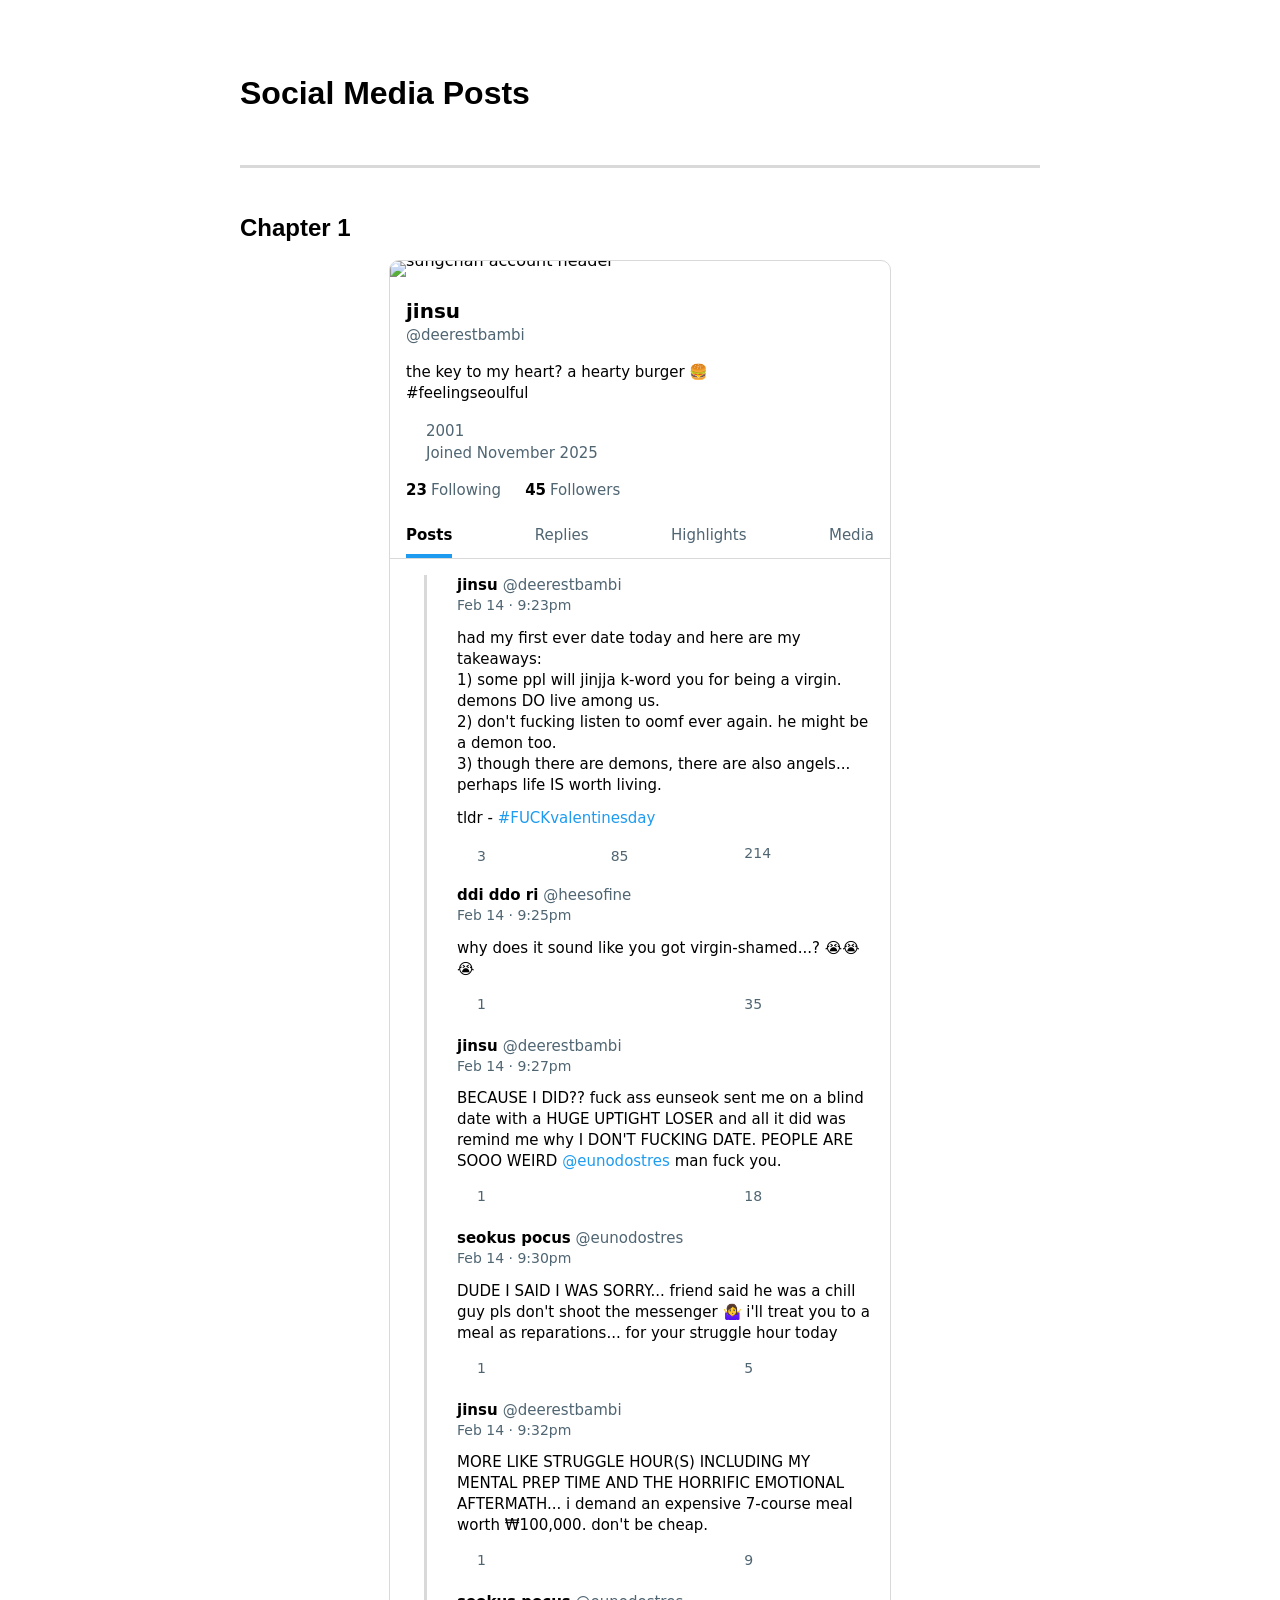
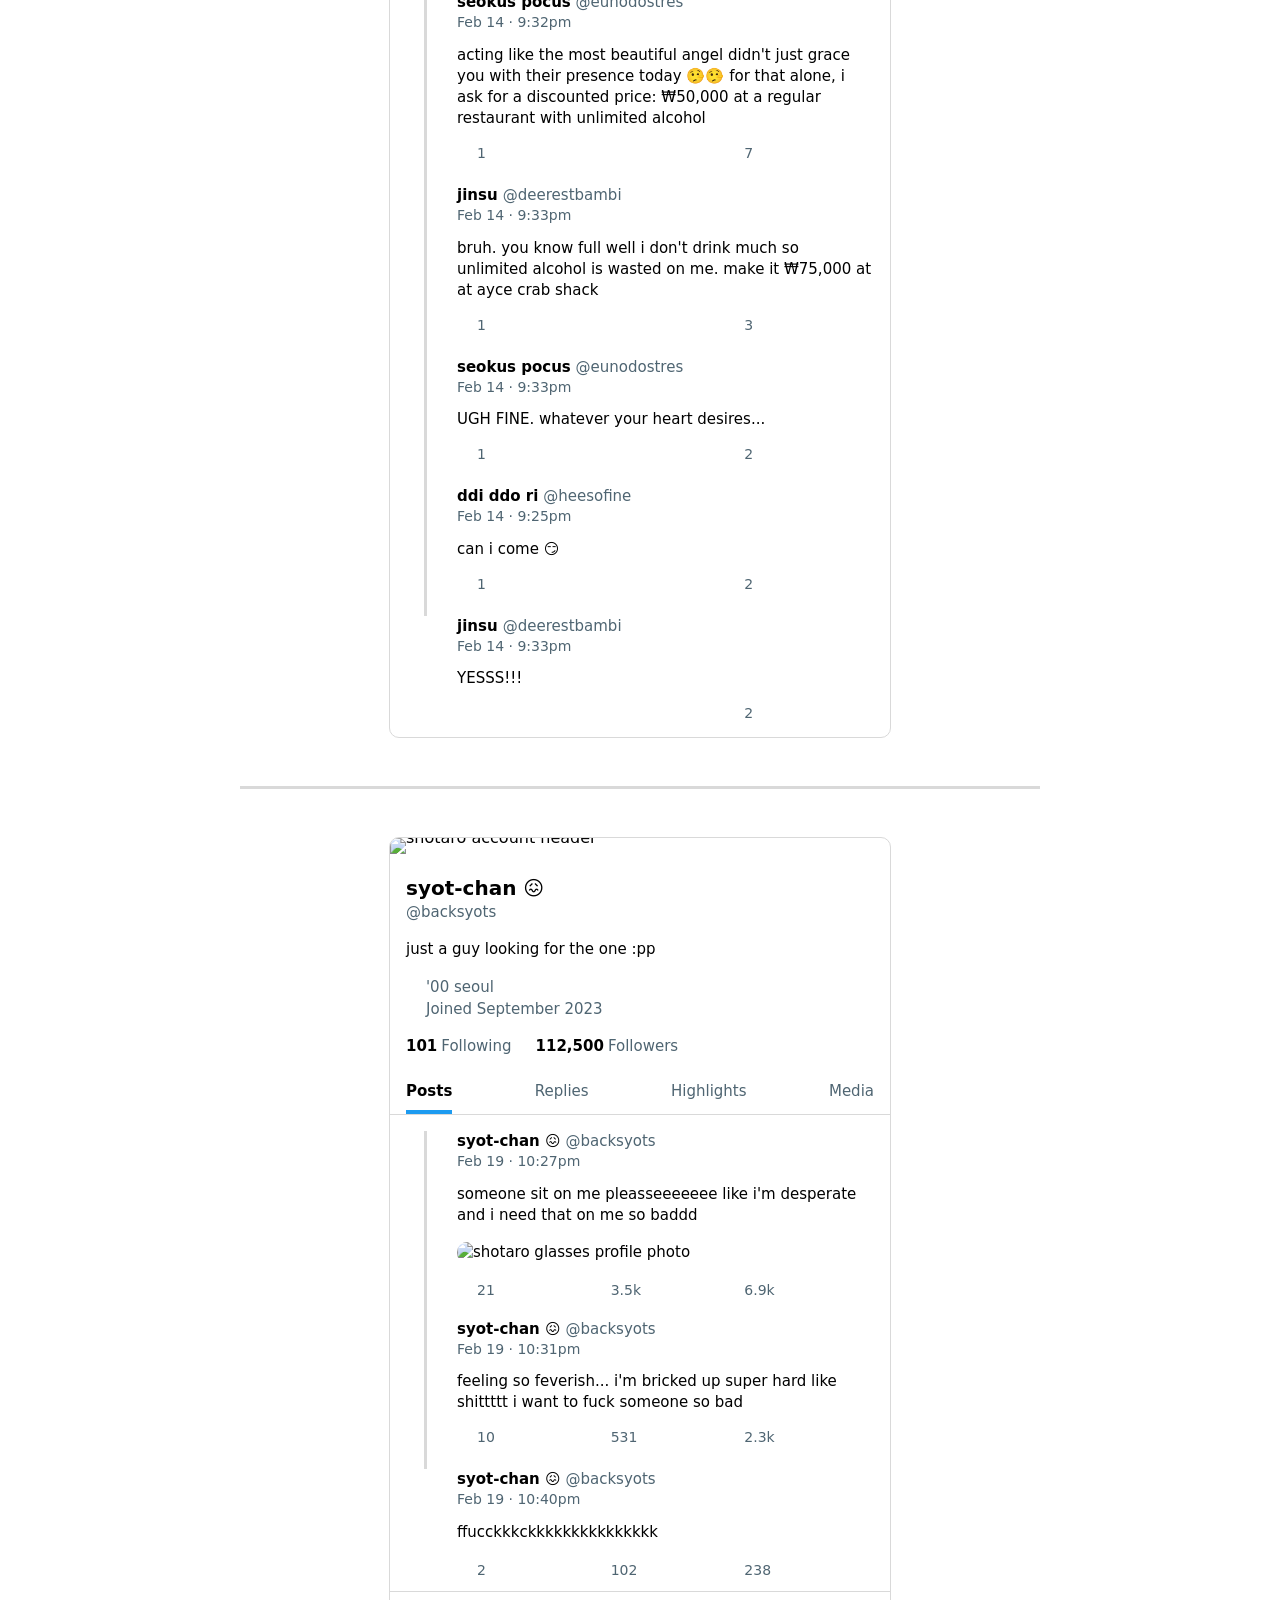
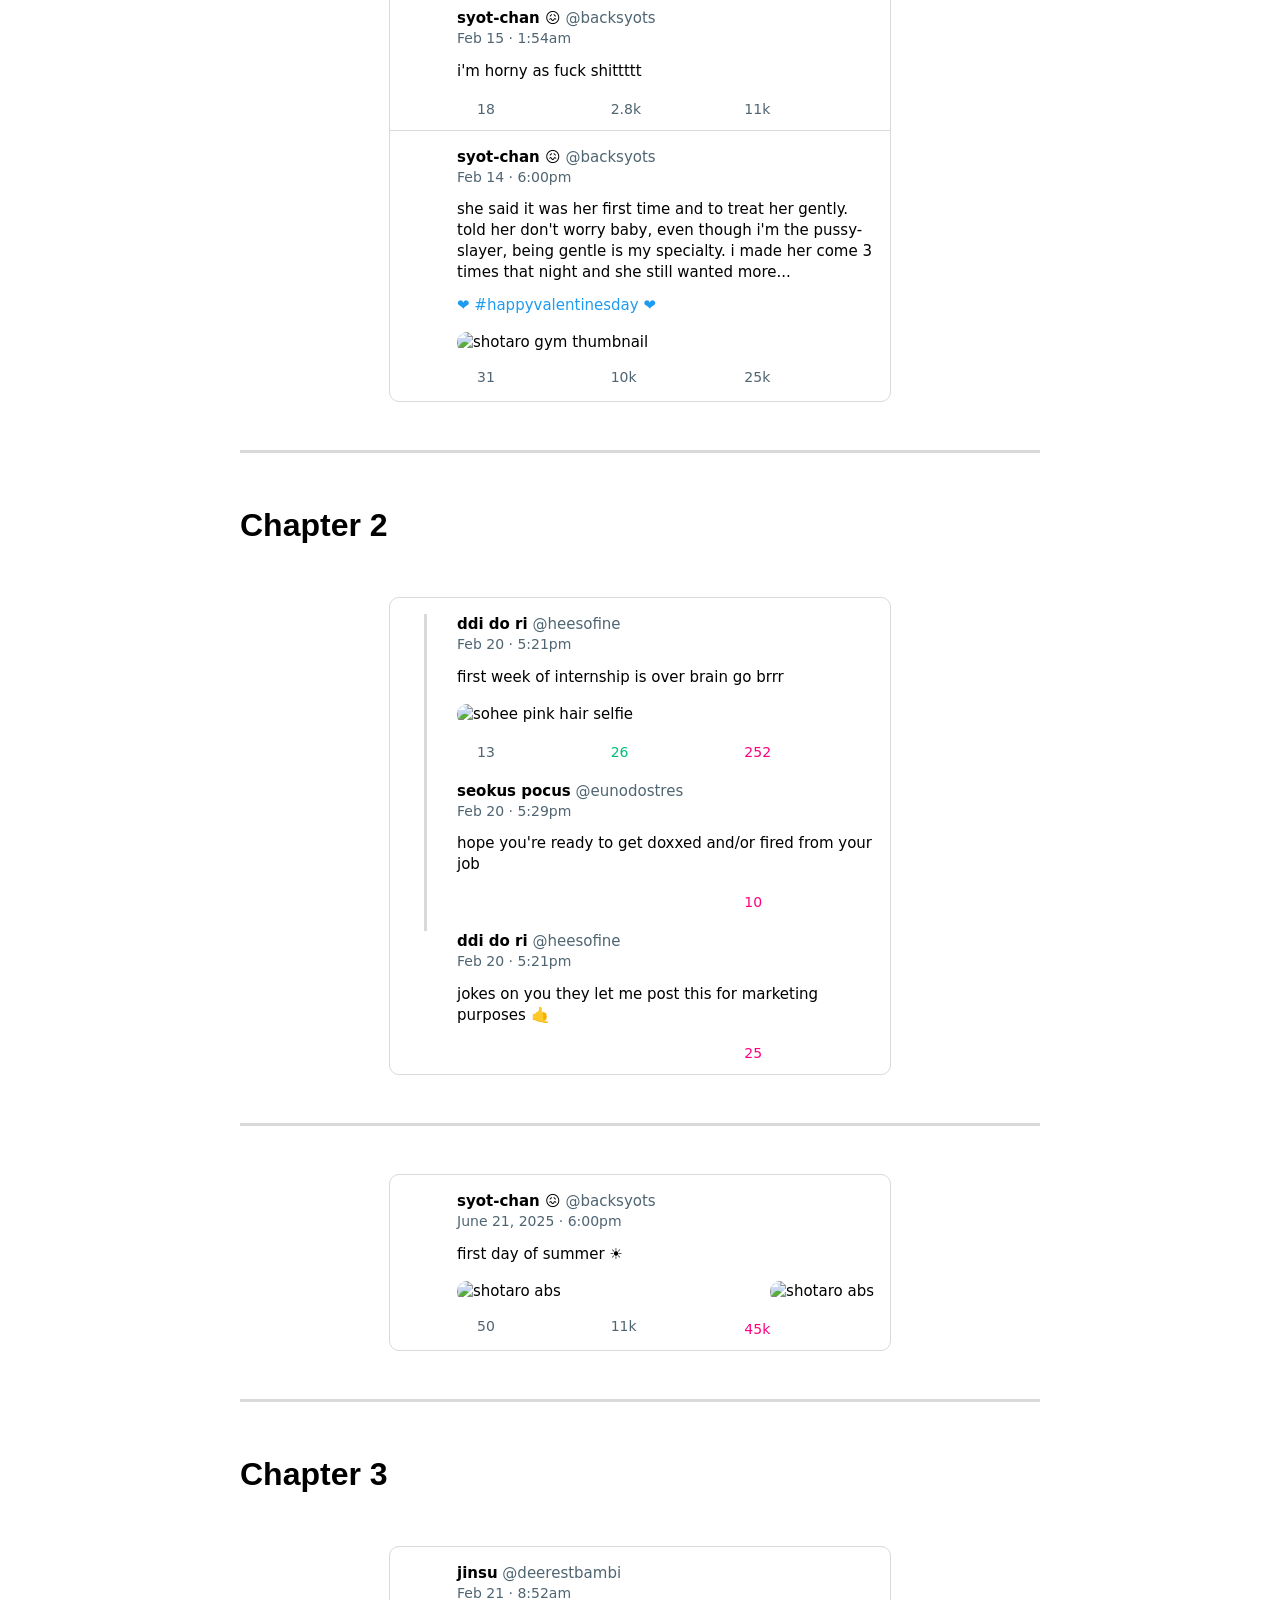
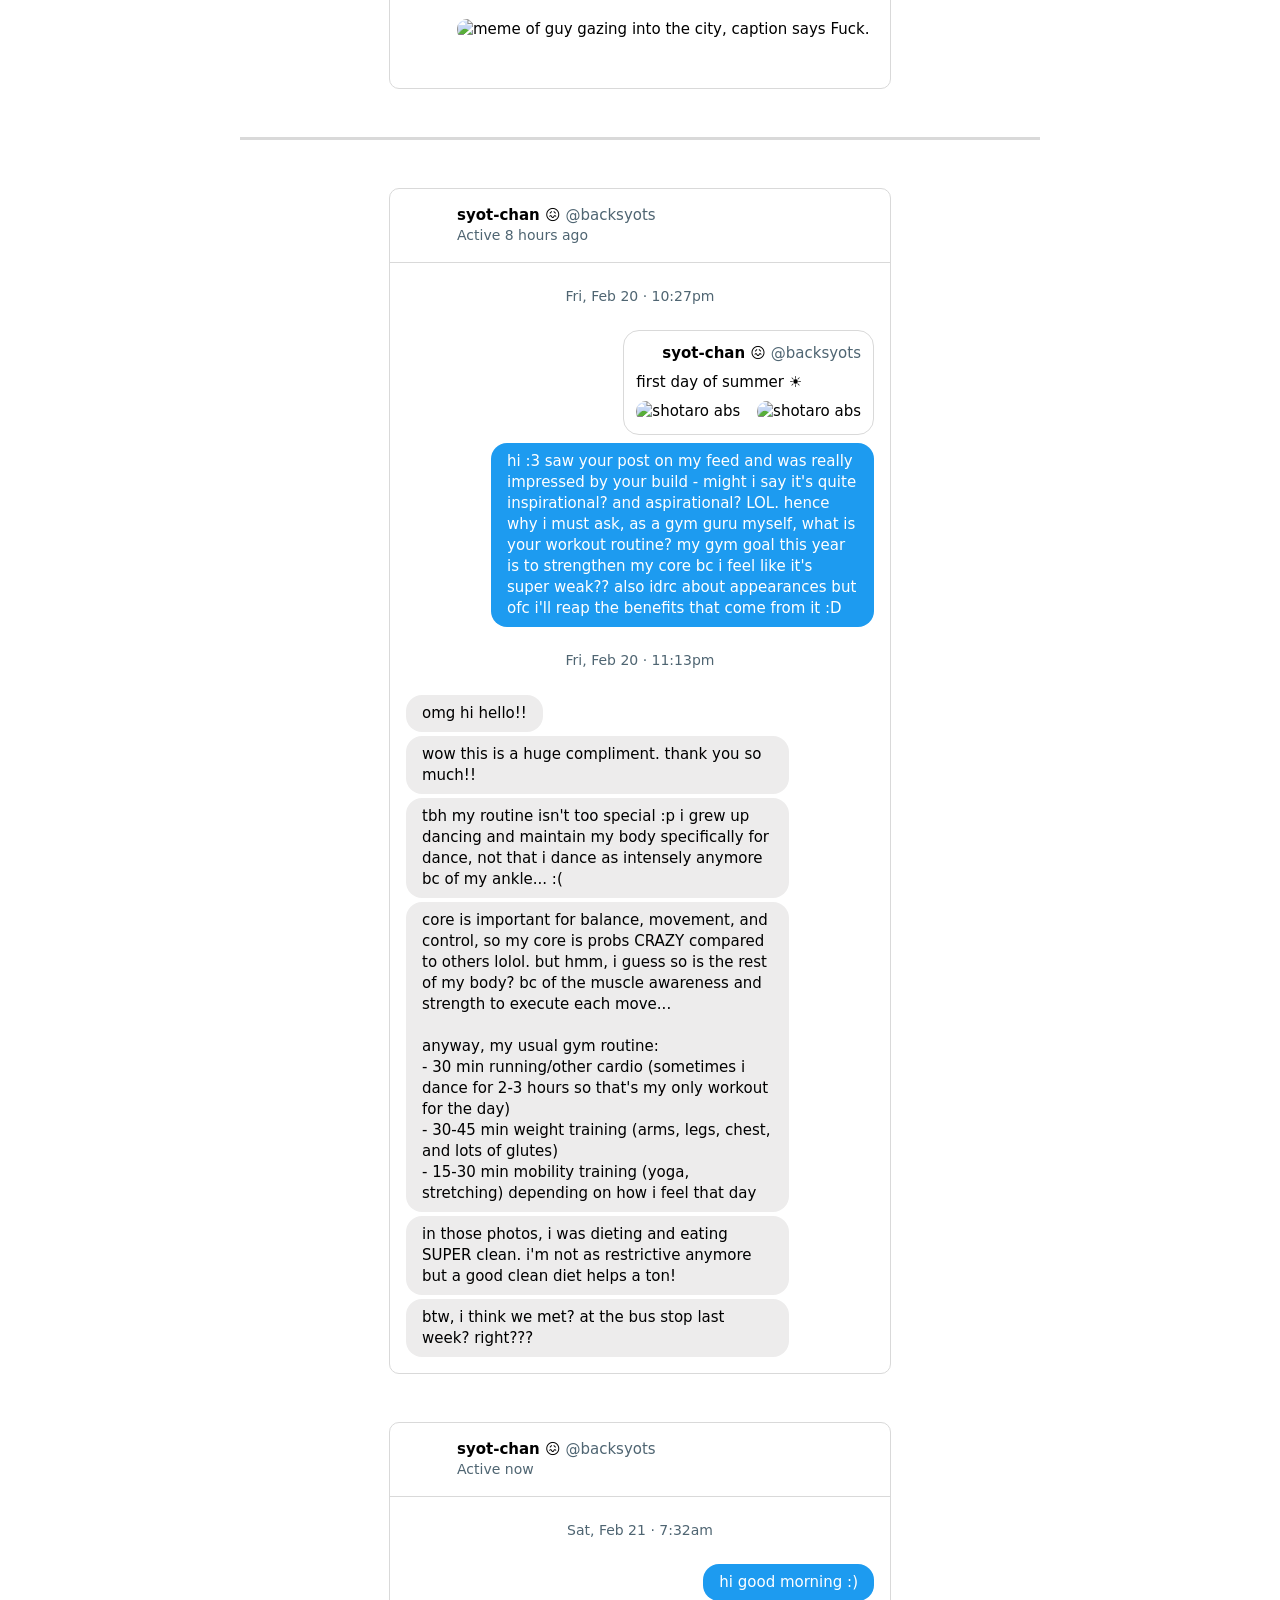
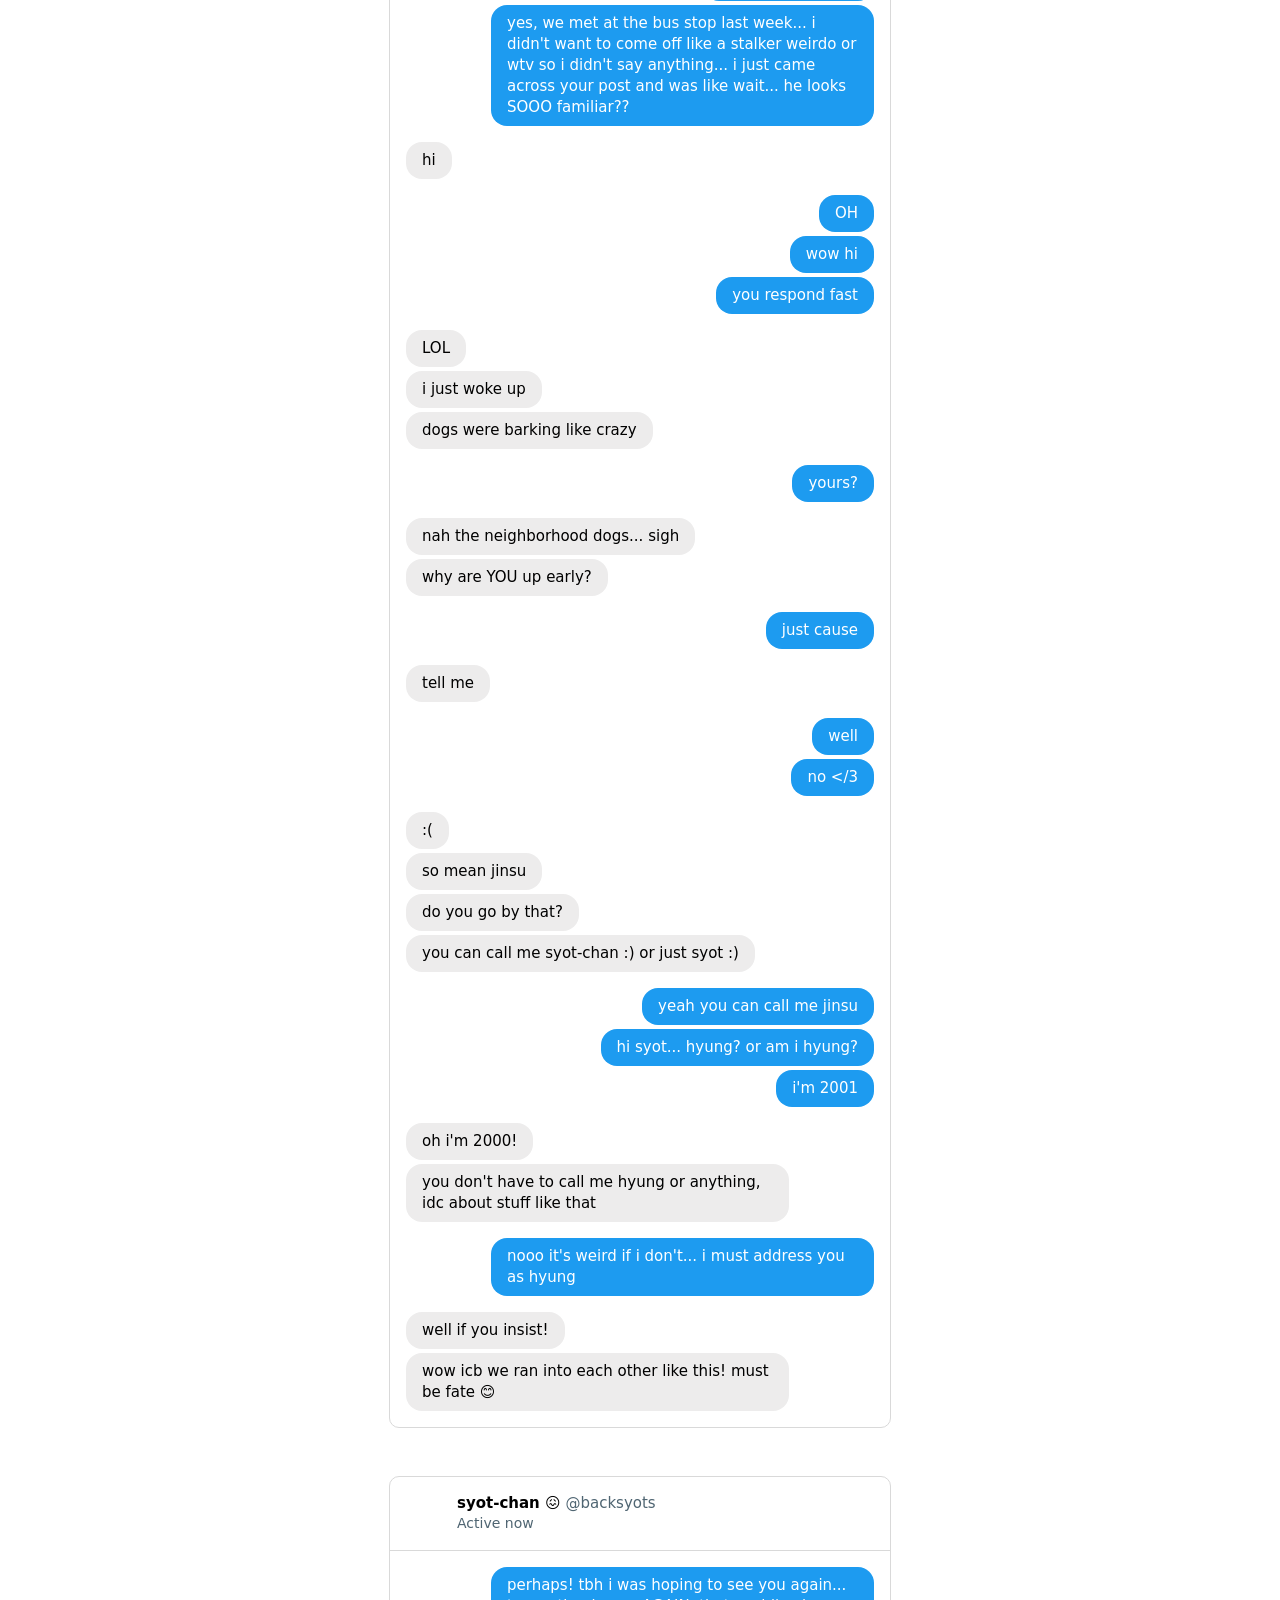
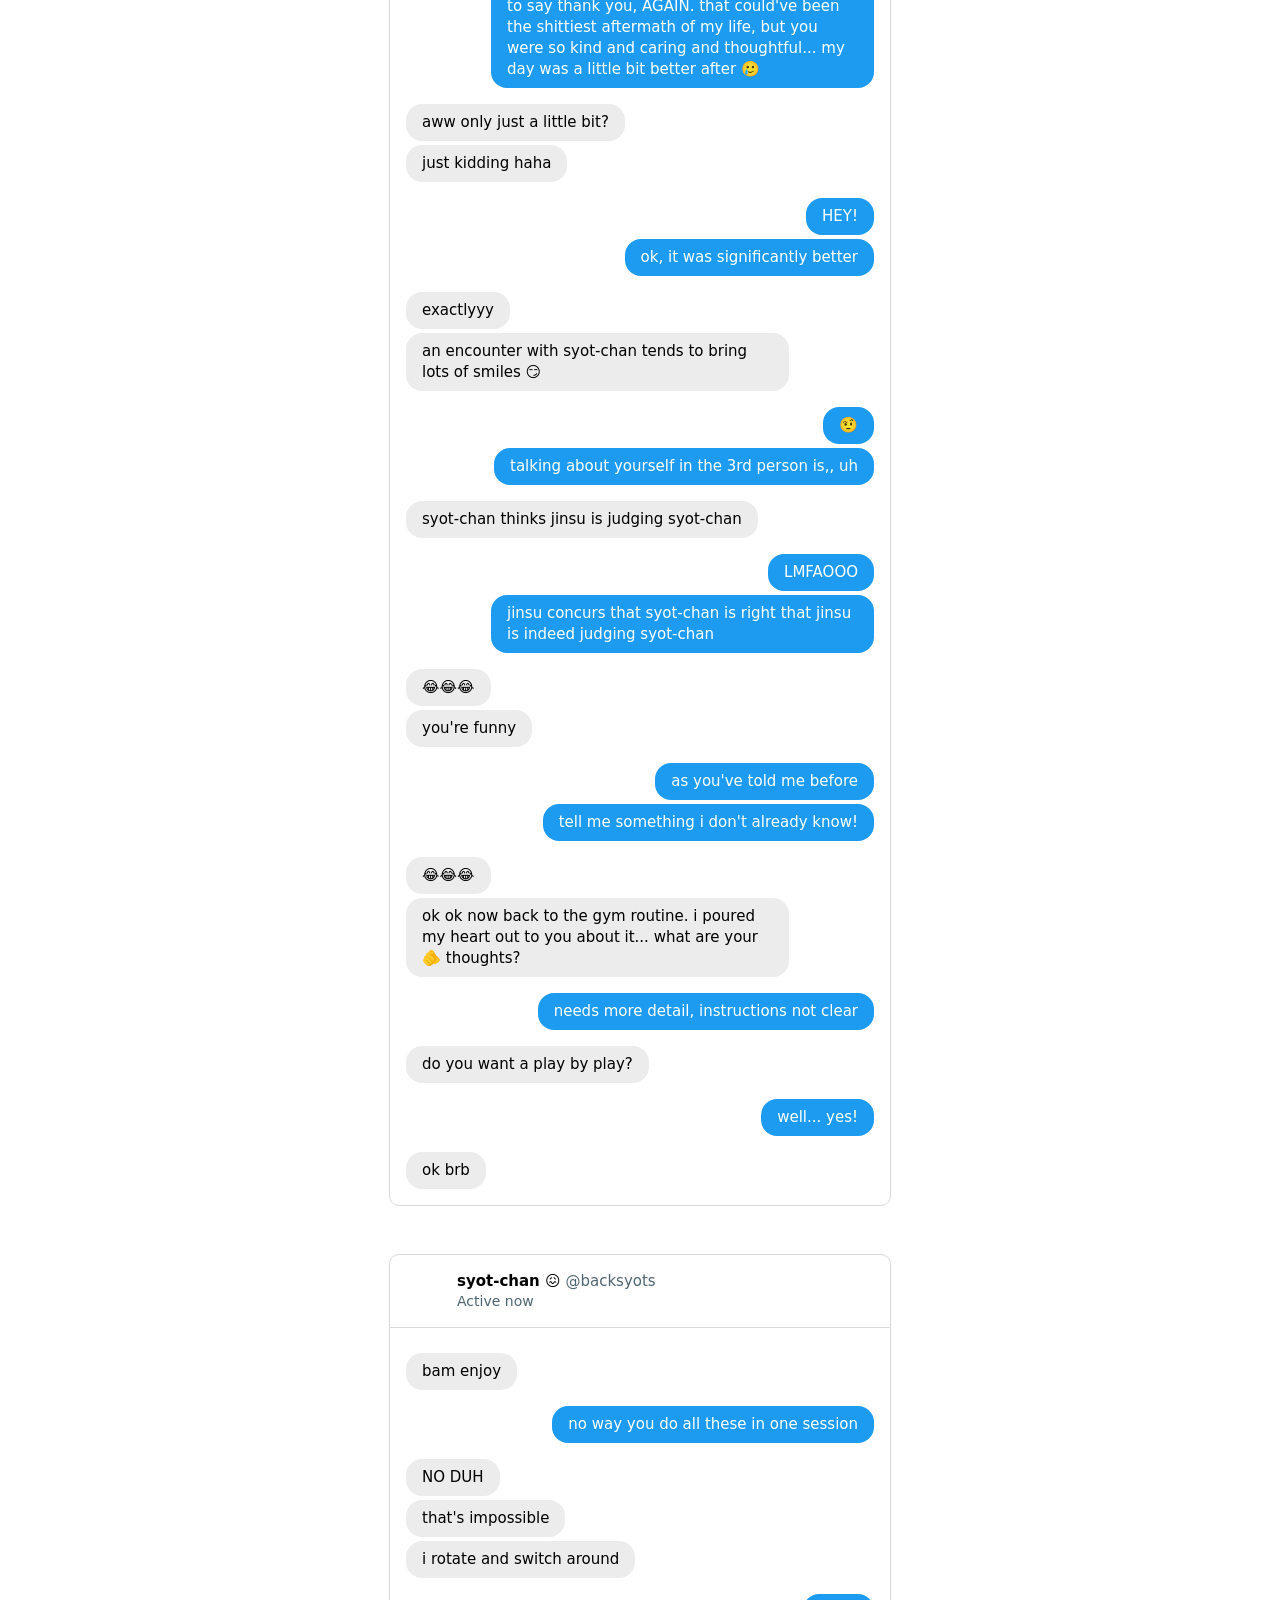
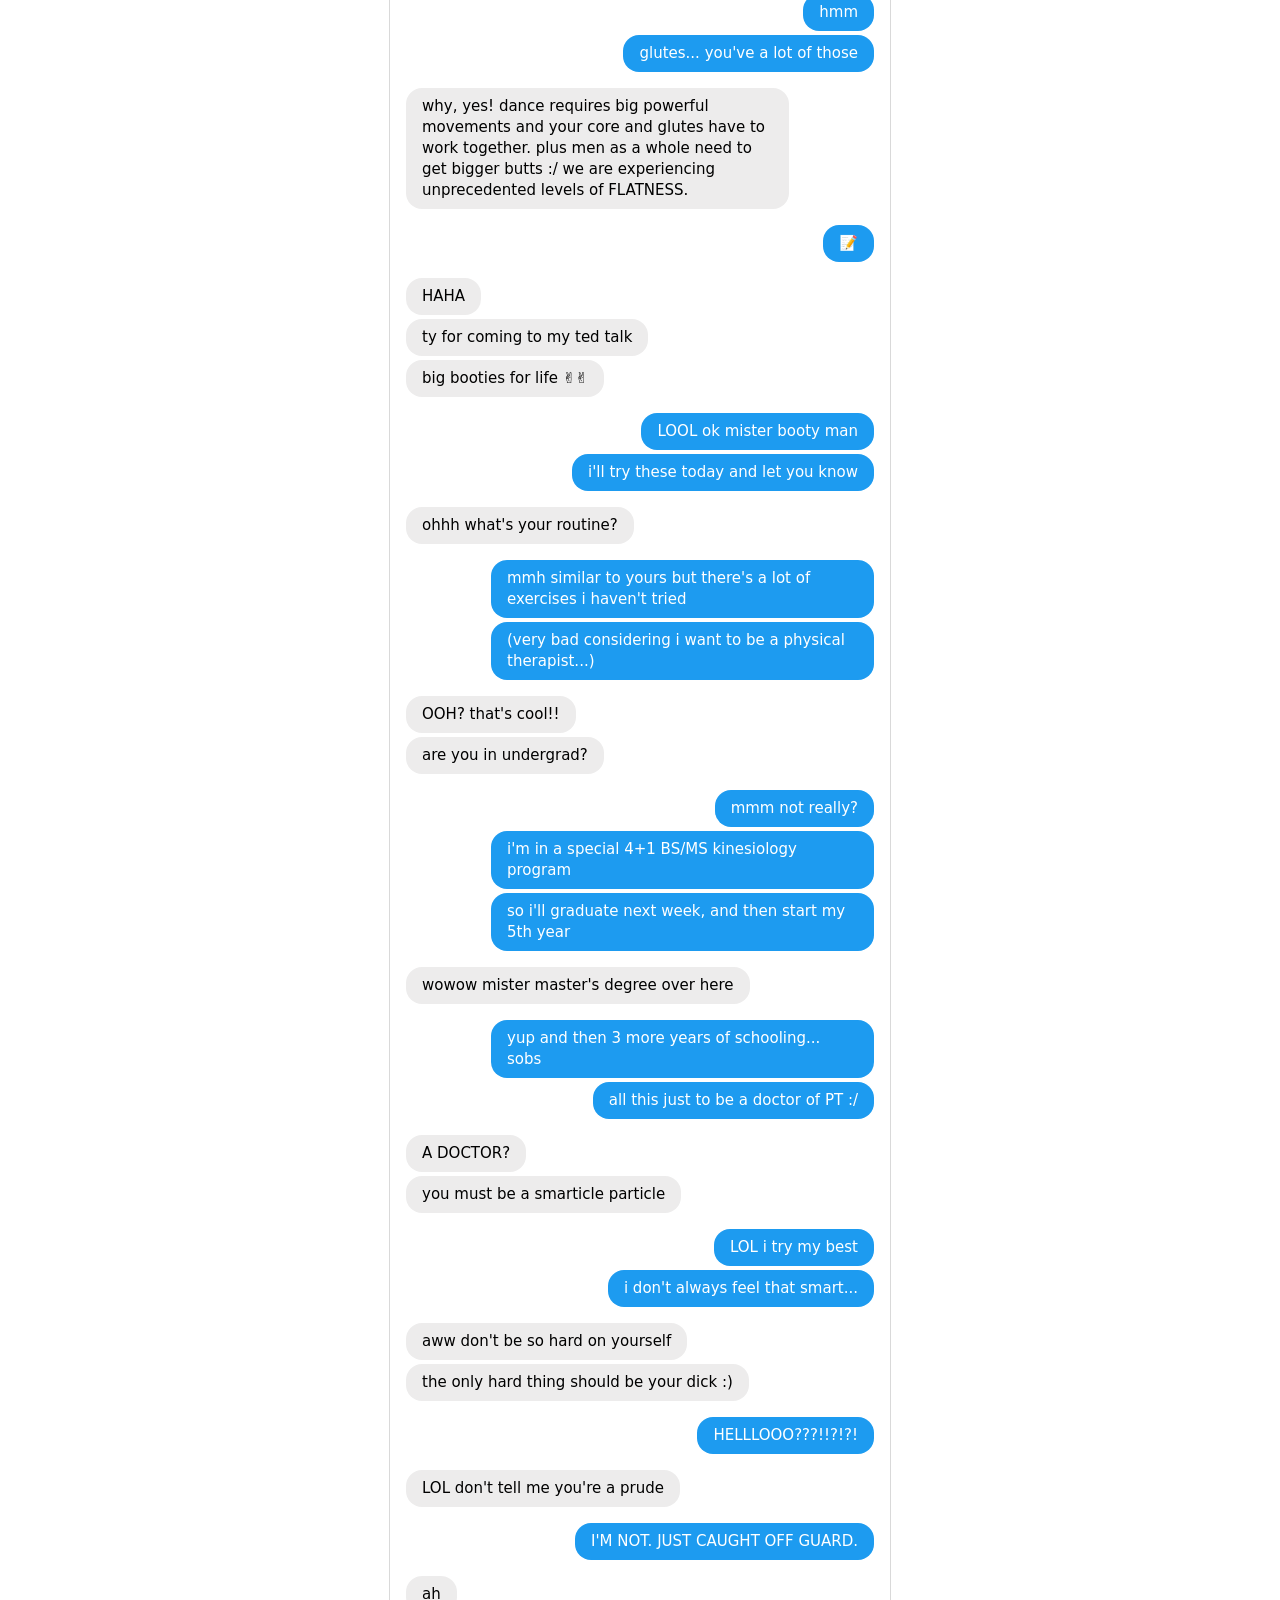
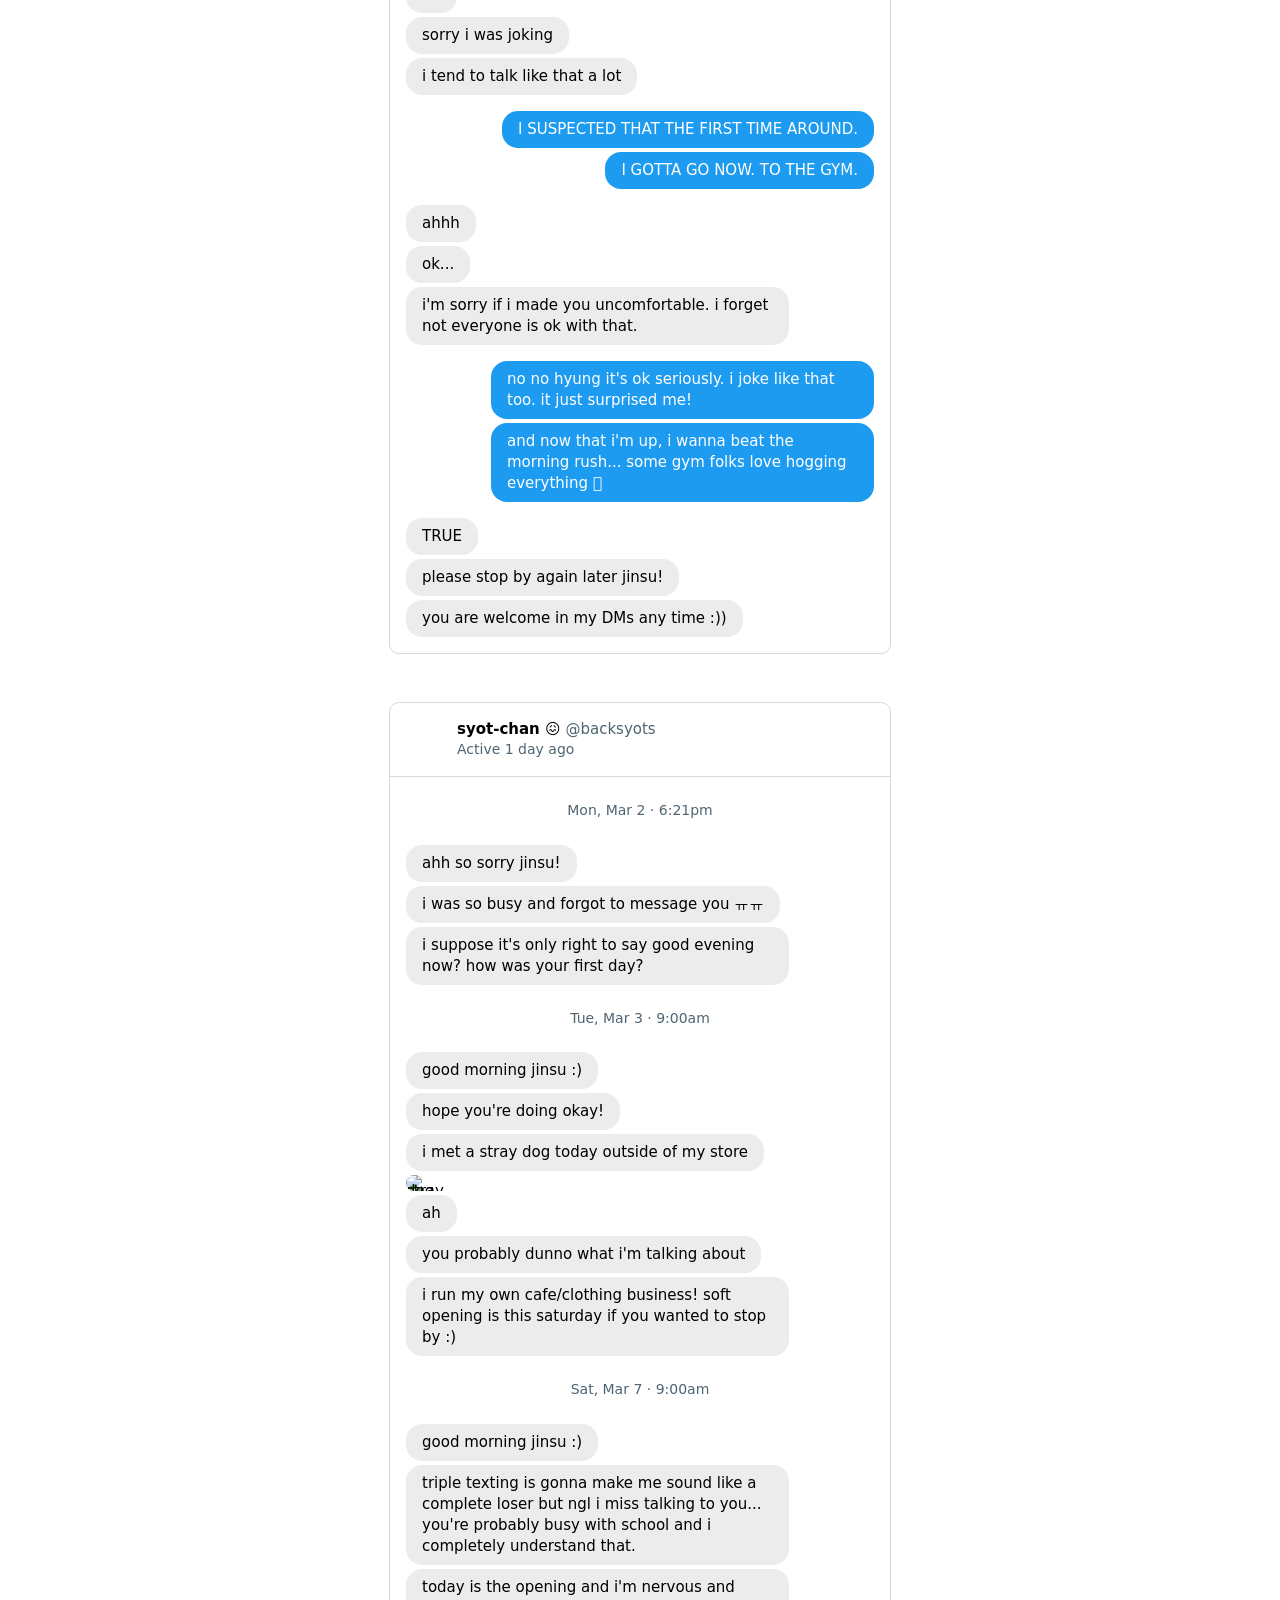
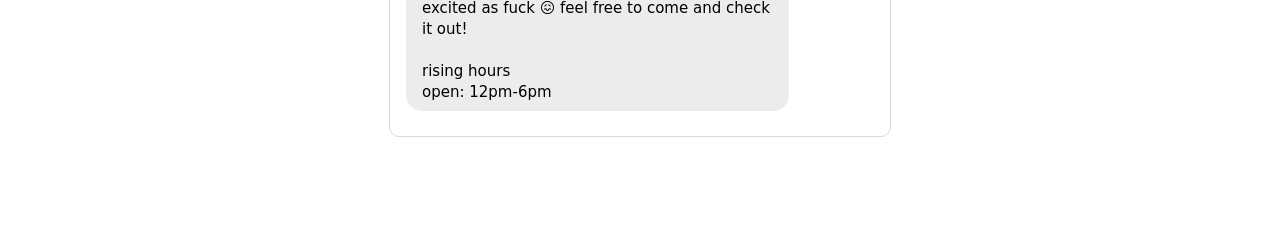
==== commit f715209f: "test footer" ====
--- a/index.html
+++ b/index.html
@@ -562,13 +562,16 @@
       </div>
       <div class="tweet_footer">
           <div class="row">
-            <p><span class="icon icon--comments"></span>10</p>
-          </div>
-          <div class="row">
-            <p><span class="icon icon--retweets"></span>531</p>
-          </div>
-          <div class="row">
-            <p><span class="icon icon--likes"></span>2.3k</p>
+            <p><span class="icon icon--comments"></span></p>
+            <p>10</p>
+          </div>
+          <div class="row">
+            <p><span class="icon icon--retweets"></span></p>
+            <p>531</p>
+          </div>
+          <div class="row">
+            <p><span class="icon icon--likes"></span><p>
+            <p>2.3k</p>
           </div>
           <div class="row tweet_footer--last">
             <p><span class="icon icon--bookmarks"></span></p>
@@ -677,13 +680,16 @@
 
       <div class="tweet_footer">
           <div class="row">
-            <p><span class="icon icon--comments"></span>31</p>
-          </div>
-          <div class="row">
-            <p><span class="icon icon--retweets"></span>10k</p>
-          </div>
-          <div class="row">
-            <p><span class="icon icon--likes"></span>25k</p>
+            <p><span class="icon icon--comments"></span></p>
+            <p>31</p>
+          </div>
+          <div class="row">
+            <p><span class="icon icon--retweets"></span></p>
+            <p>10k</p>
+          </div>
+          <div class="row">
+            <p><span class="icon icon--likes"></span><p>
+            <p>25k</p>
           </div>
           <div class="row tweet_footer--last">
             <p><span class="icon icon--bookmarks"></span></p>
--- a/stylesheet_v5.css
+++ b/stylesheet_v5.css
@@ -39,6 +39,7 @@
 .tweet_footer p {
   font-size: 14px !important;
 }
+
 .color--lightgrey {
   color: #d9d9d9;
 }
@@ -136,6 +137,10 @@
   max-width: fit-content;
 }
 
+.tweet_footer p {
+  line-height: 0 !important;
+}
+
 .tweet_reply--first {
   padding-bottom: 0;
   border-bottom: none;
@@ -166,7 +171,6 @@
   font-size: 13px !important;
   margin-bottom: 12px !important;
 }
-
 
 /* --- account --- */
 
@@ -228,8 +232,7 @@
   margin-right: 4px !important;
   background-size: 100%;
   background-repeat: no-repeat;
-  display:inline-flex;
-  vertical-align: text-bottom;
+  display: inline-block;
 }
 
 .icon--comments {
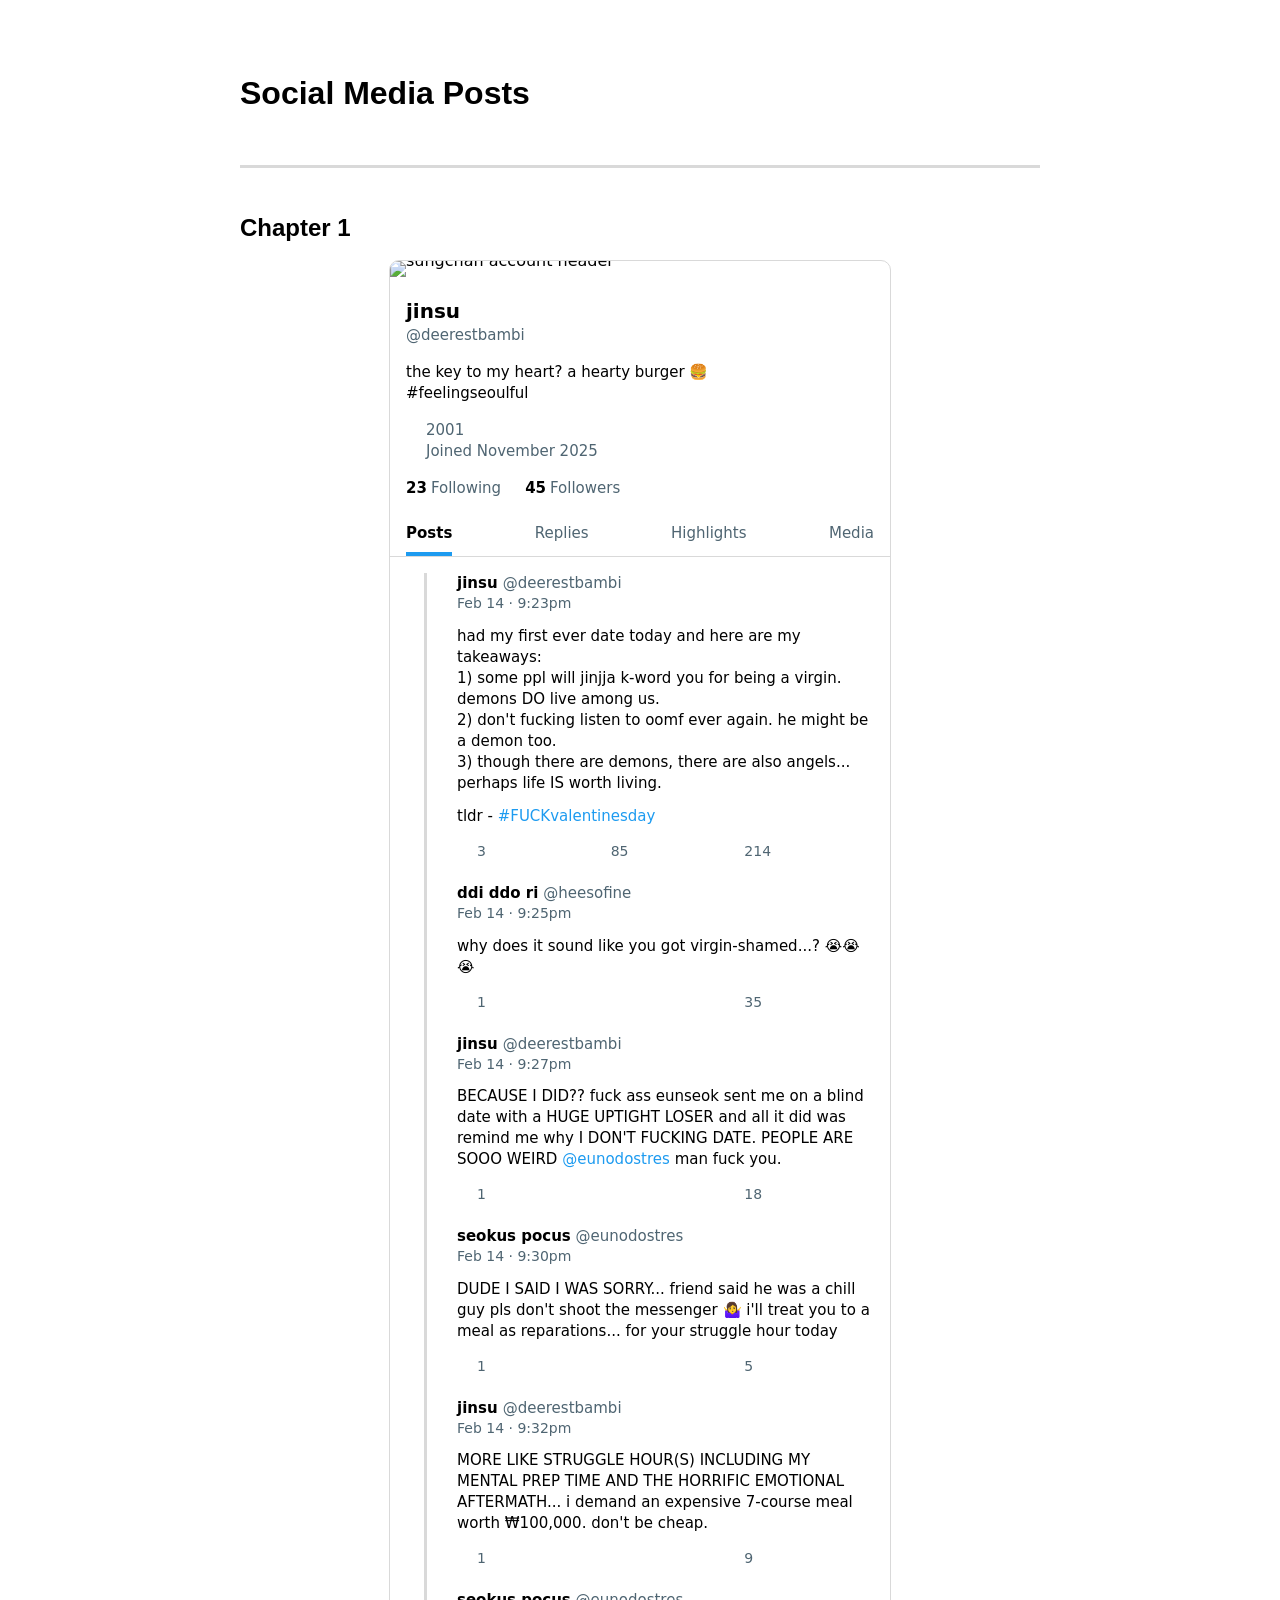
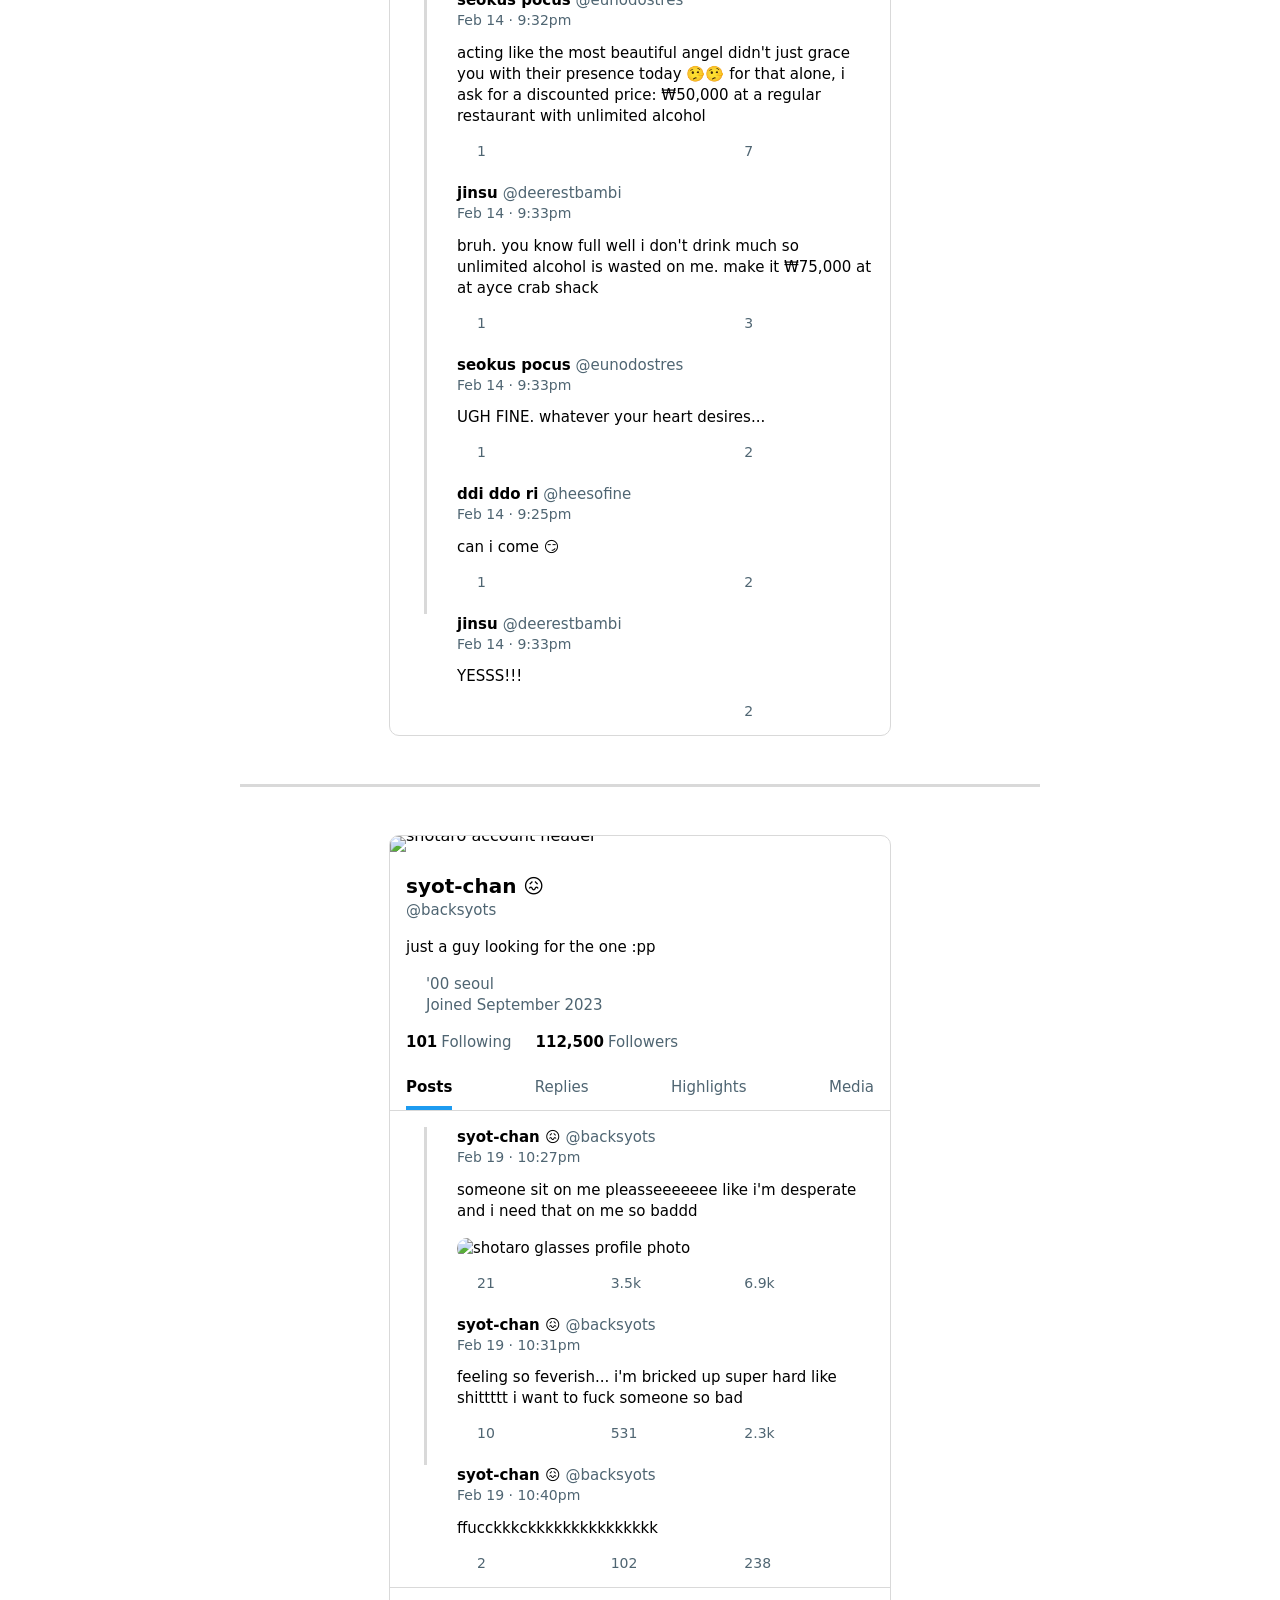
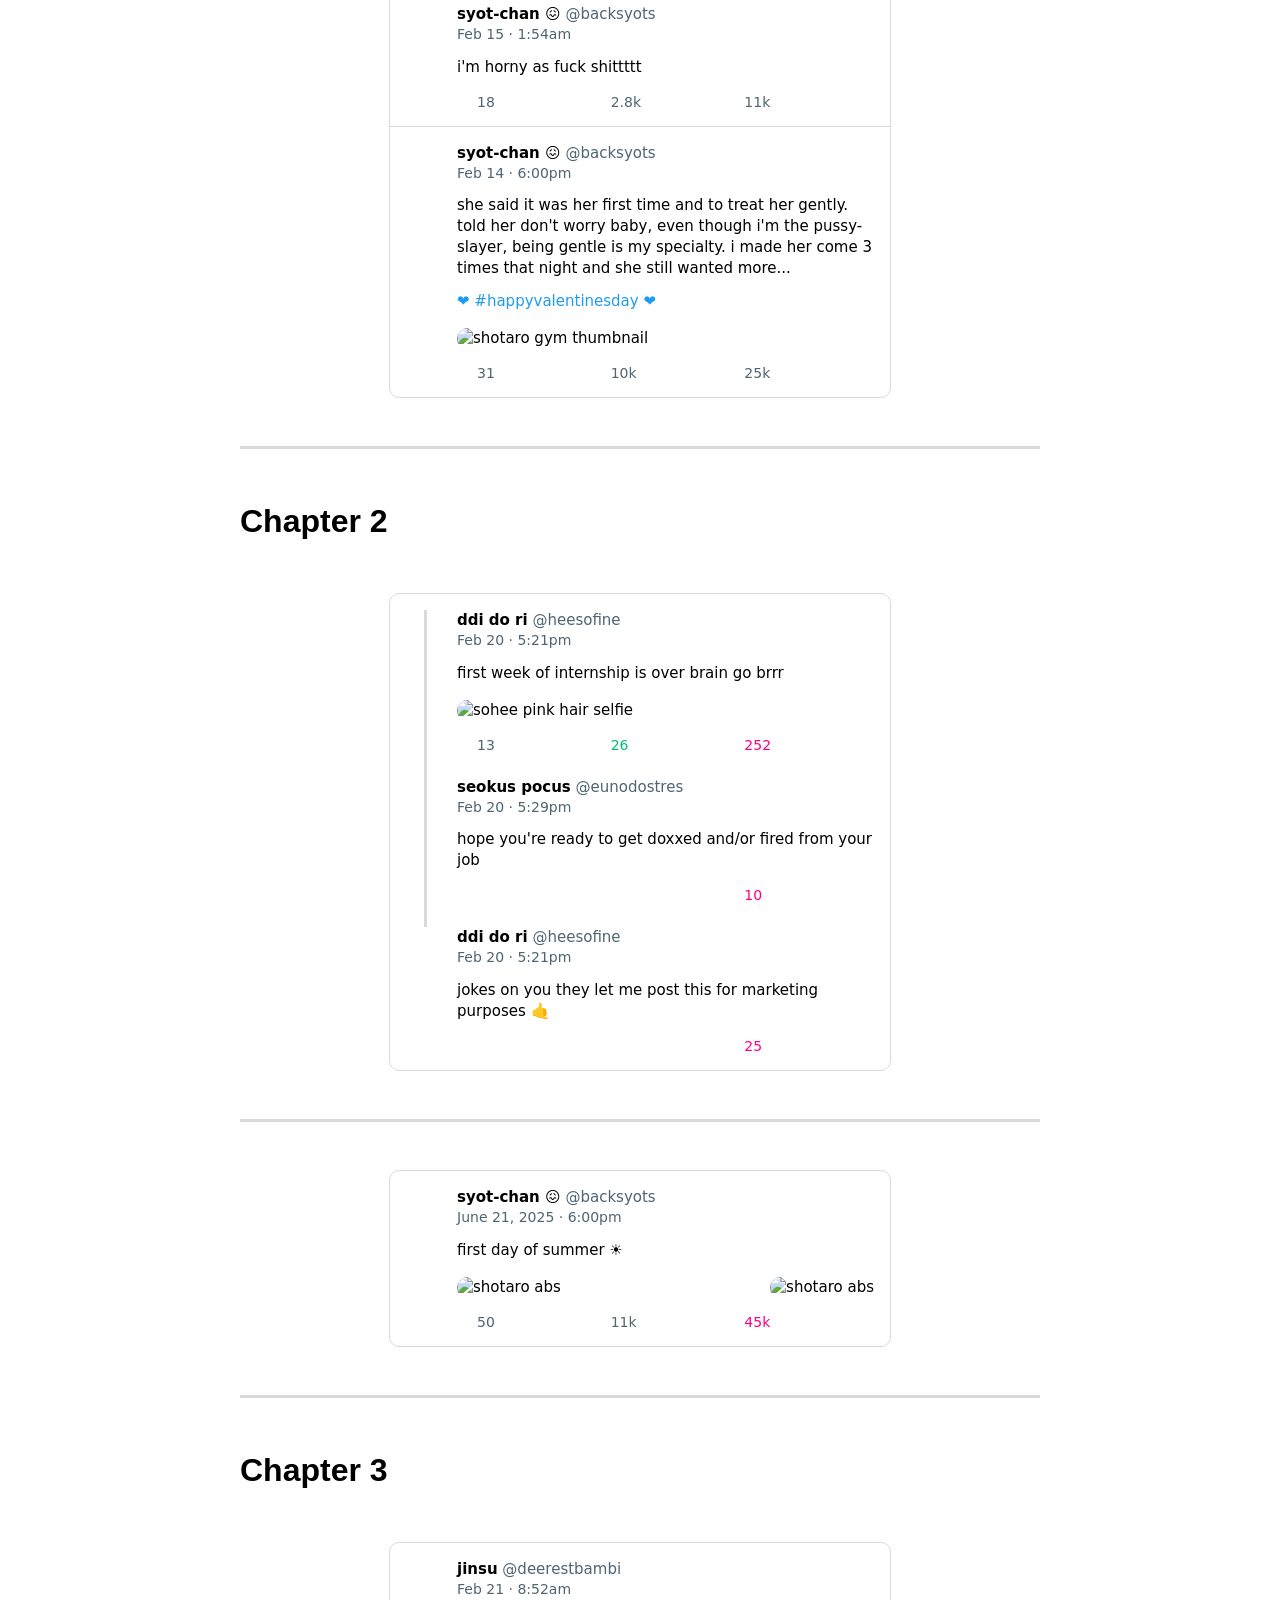
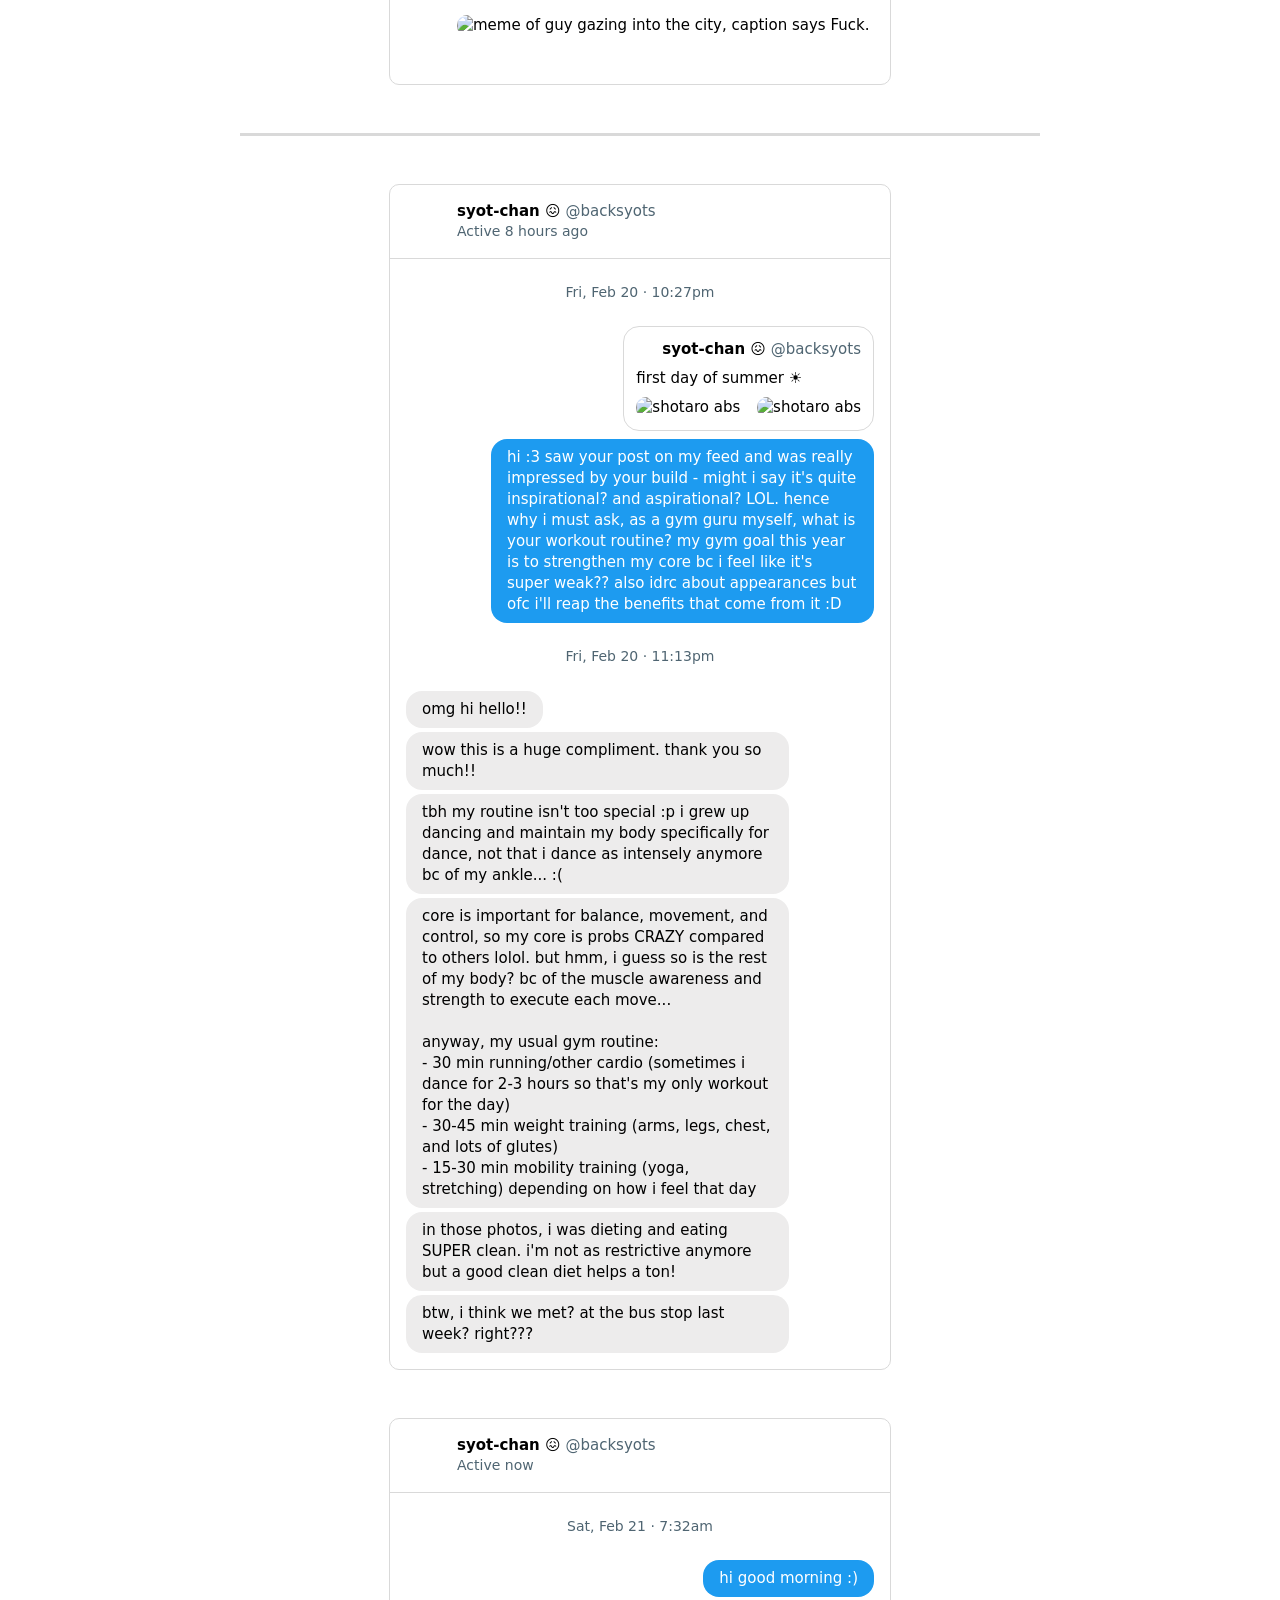
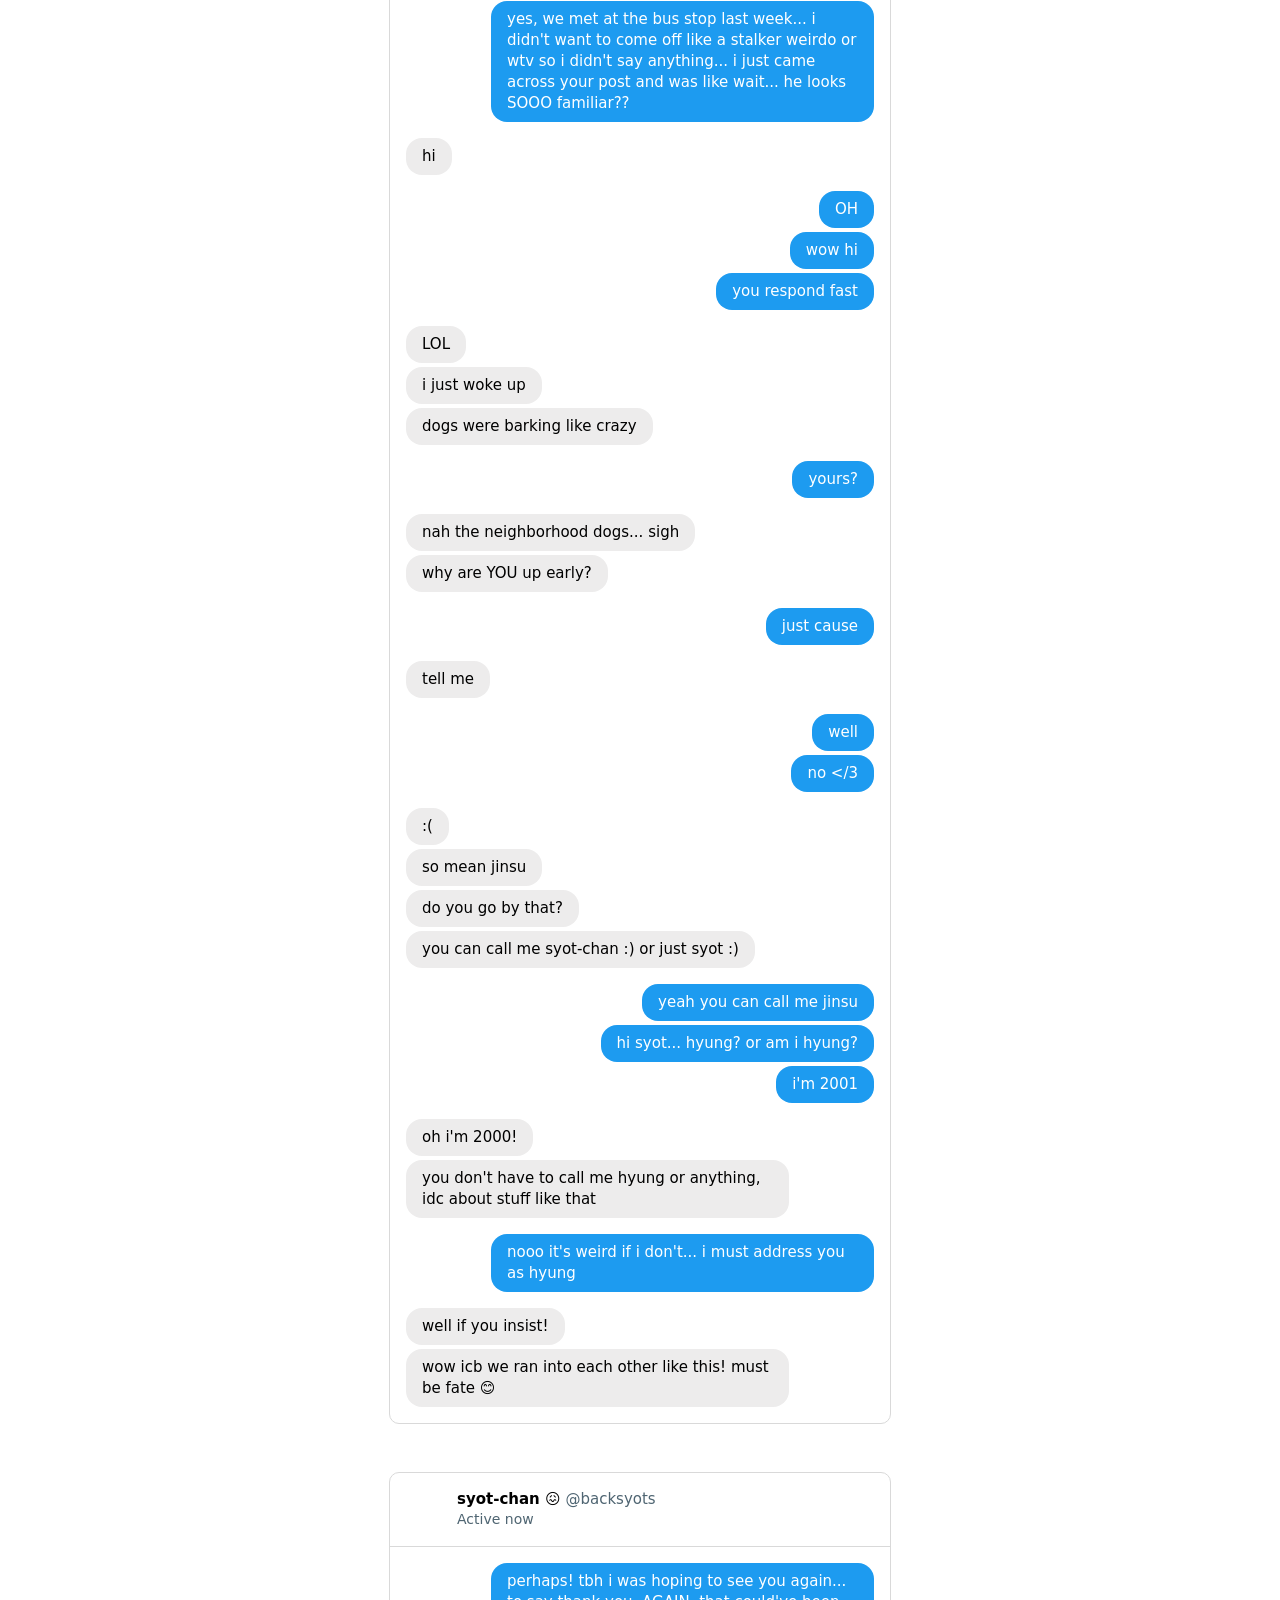
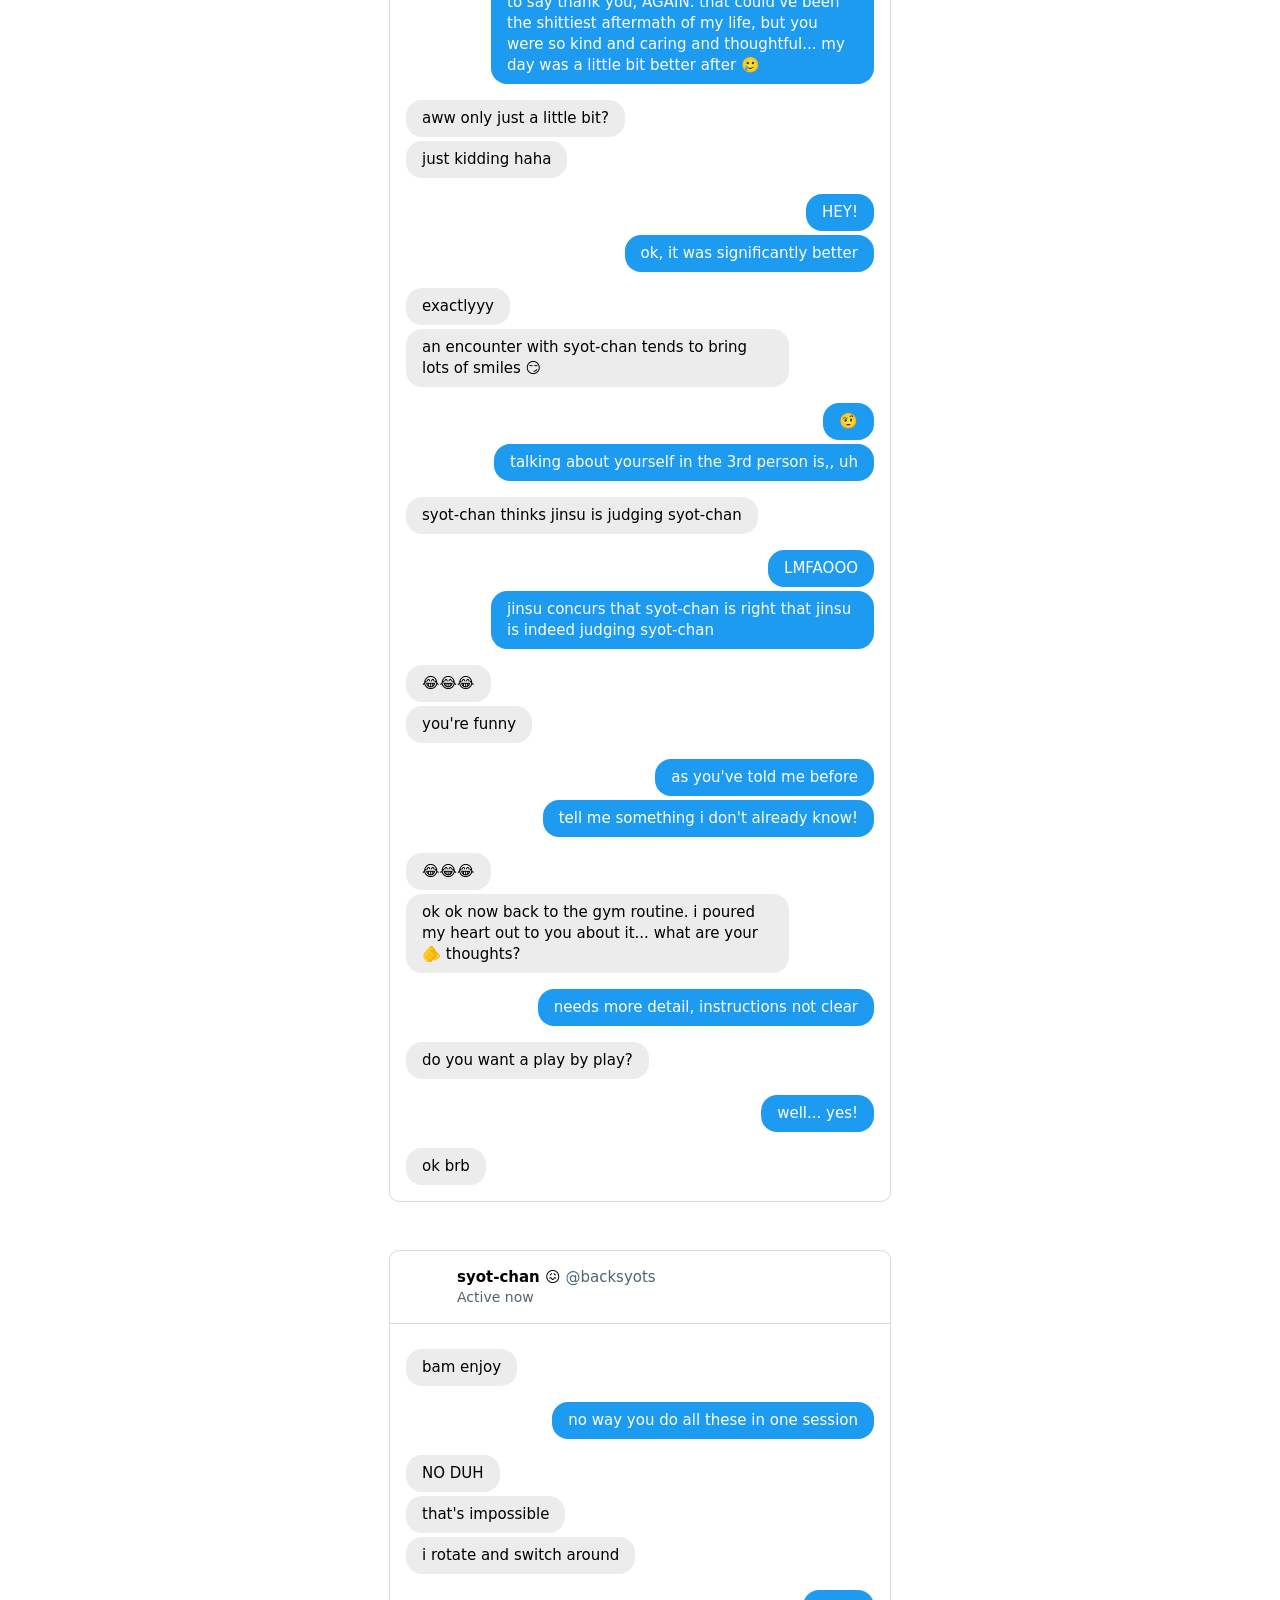
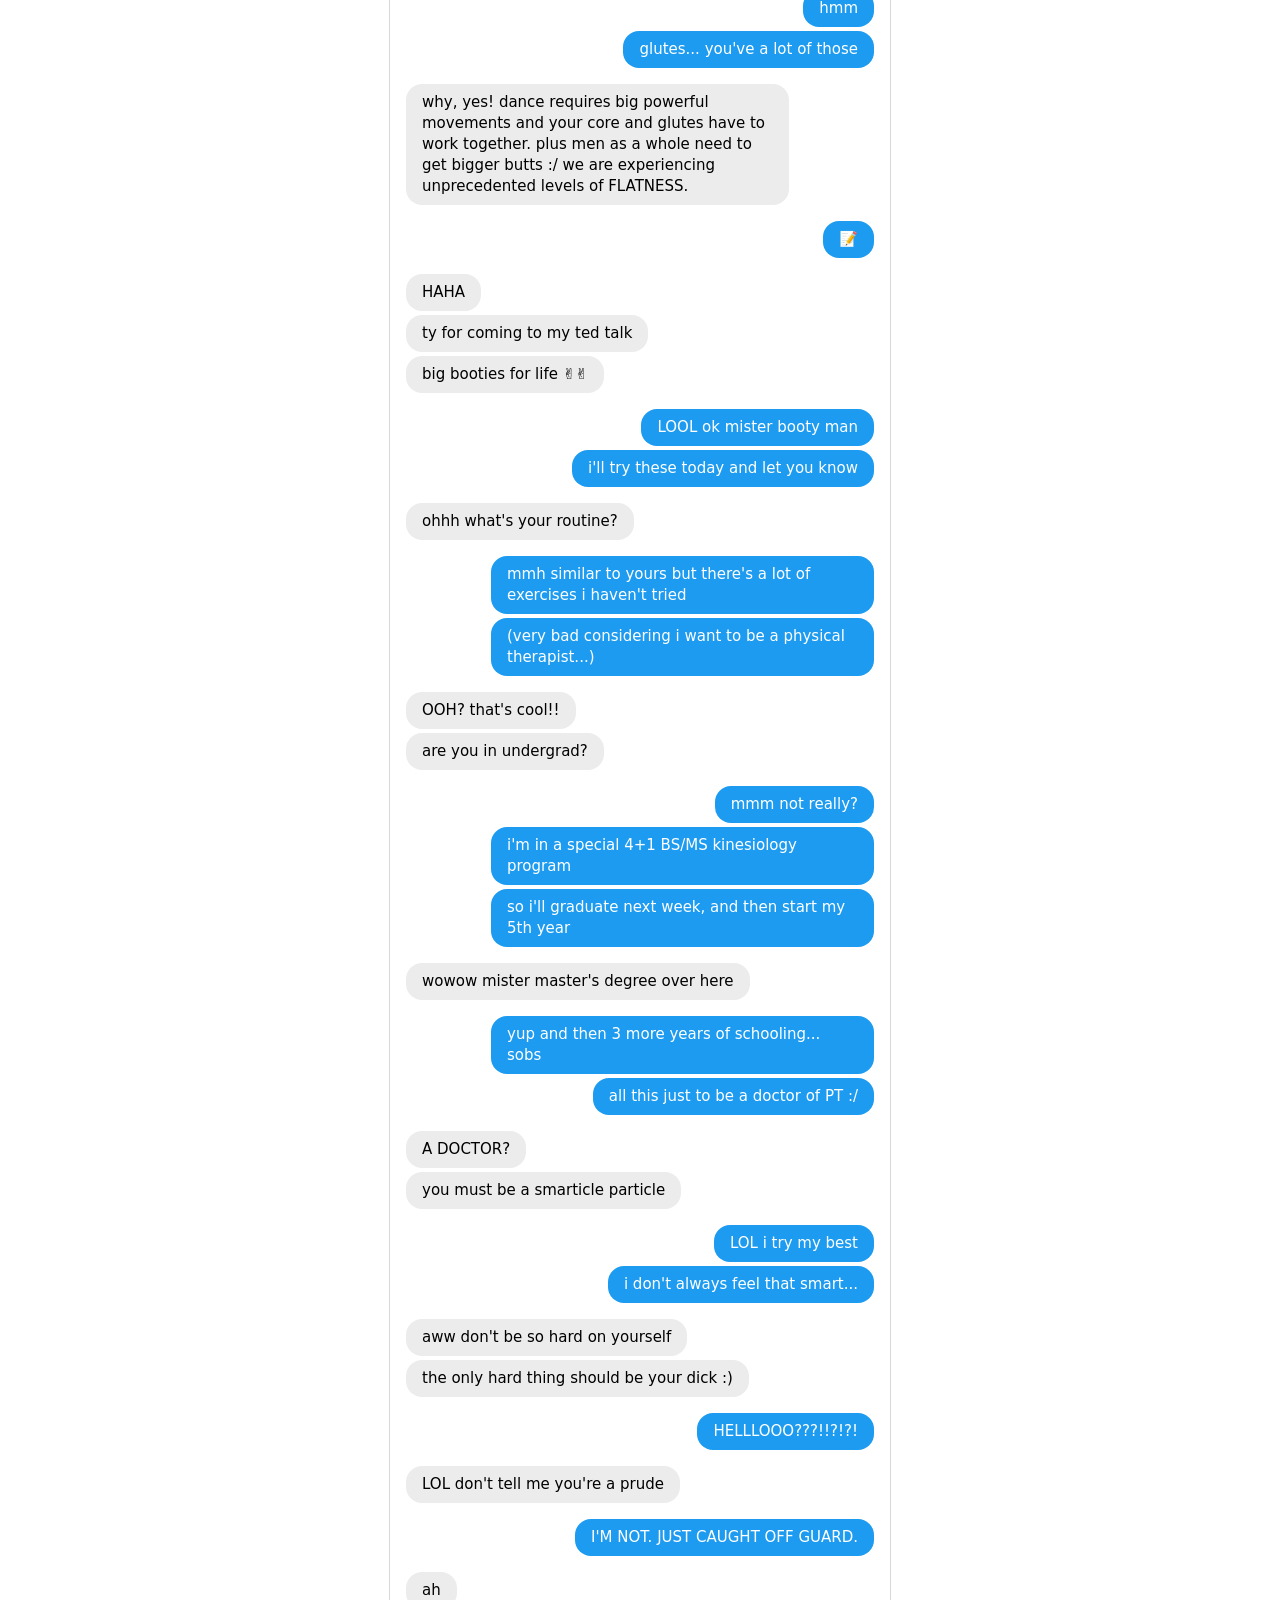
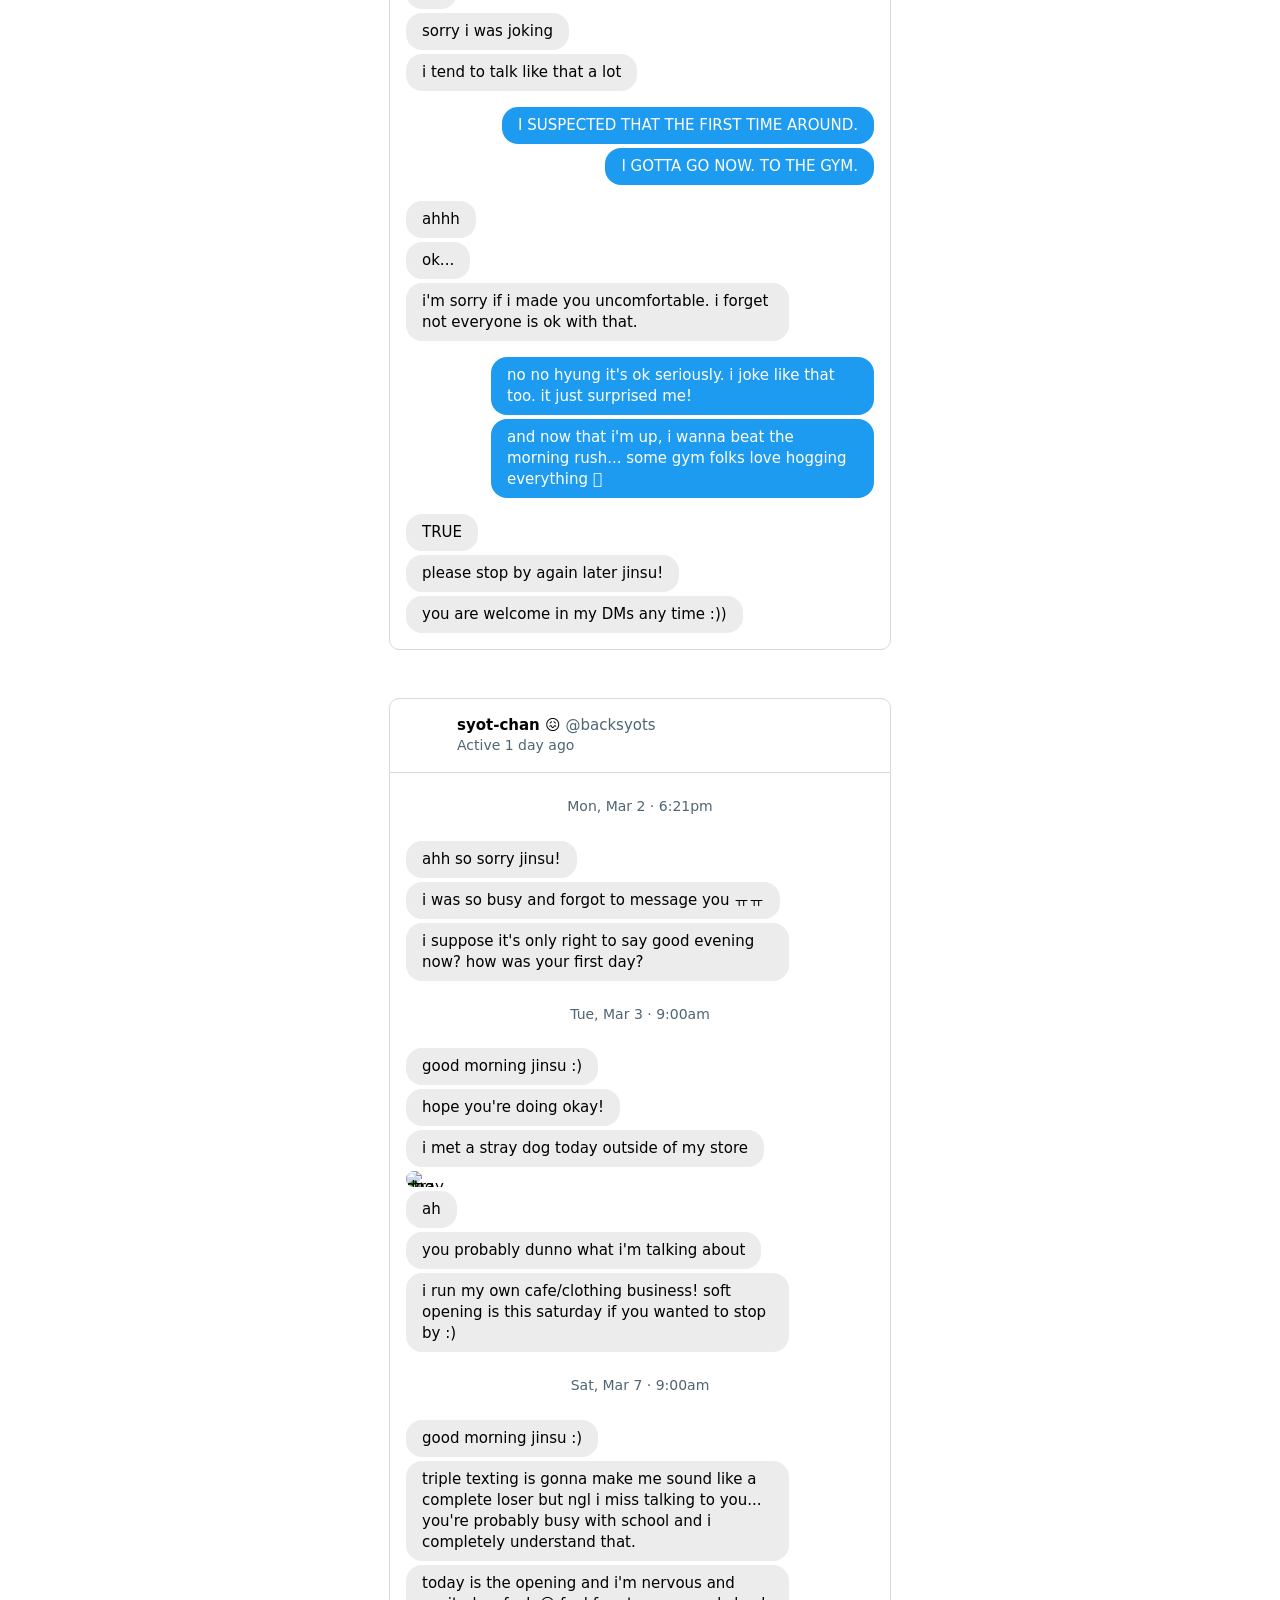
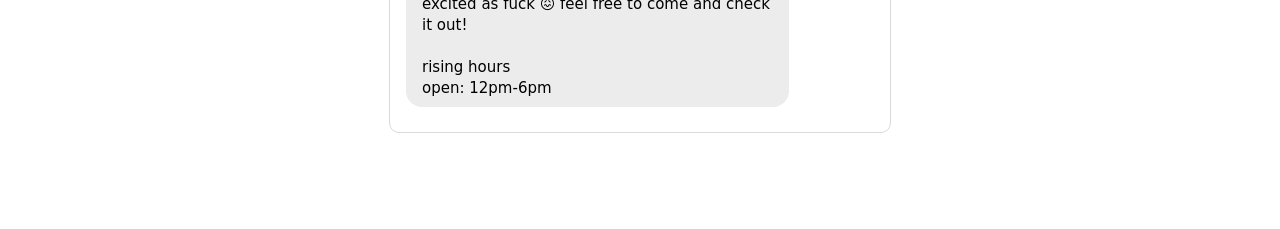
==== commit a1cdc4d9: "adjust span" ====
--- a/index.html
+++ b/index.html
@@ -562,16 +562,13 @@
       </div>
       <div class="tweet_footer">
           <div class="row">
-            <p><span class="icon icon--comments"></span></p>
-            <p>10</p>
-          </div>
-          <div class="row">
-            <p><span class="icon icon--retweets"></span></p>
-            <p>531</p>
-          </div>
-          <div class="row">
-            <p><span class="icon icon--likes"></span><p>
-            <p>2.3k</p>
+            <p><span class="icon icon--comments"></span>10</p>
+          </div>
+          <div class="row">
+            <p><span class="icon icon--retweets"></span>531</p>
+          </div>
+          <div class="row">
+            <p><span class="icon icon--likes"></span>2.3k</p>
           </div>
           <div class="row tweet_footer--last">
             <p><span class="icon icon--bookmarks"></span></p>
@@ -680,16 +677,13 @@
 
       <div class="tweet_footer">
           <div class="row">
-            <p><span class="icon icon--comments"></span></p>
-            <p>31</p>
-          </div>
-          <div class="row">
-            <p><span class="icon icon--retweets"></span></p>
-            <p>10k</p>
-          </div>
-          <div class="row">
-            <p><span class="icon icon--likes"></span><p>
-            <p>25k</p>
+            <p><span class="icon icon--comments"></span>31</p>
+          </div>
+          <div class="row">
+            <p><span class="icon icon--retweets"></span>10k</p>
+          </div>
+          <div class="row">
+            <p><span class="icon icon--likes"></span>25k</p>
           </div>
           <div class="row tweet_footer--last">
             <p><span class="icon icon--bookmarks"></span></p>
--- a/stylesheet_v5.css
+++ b/stylesheet_v5.css
@@ -80,6 +80,7 @@
   flex-direction: column;
   margin: 0 auto;
   line-height: 0 !important;
+  -webkit-text-size-adjust: none;
 }
 
 .wrapper p {
@@ -233,6 +234,8 @@
   background-size: 100%;
   background-repeat: no-repeat;
   display: inline-block;
+  vertical-align: text-bottom;
+  -webkit-text-size-adjust: none;
 }
 
 .icon--comments {
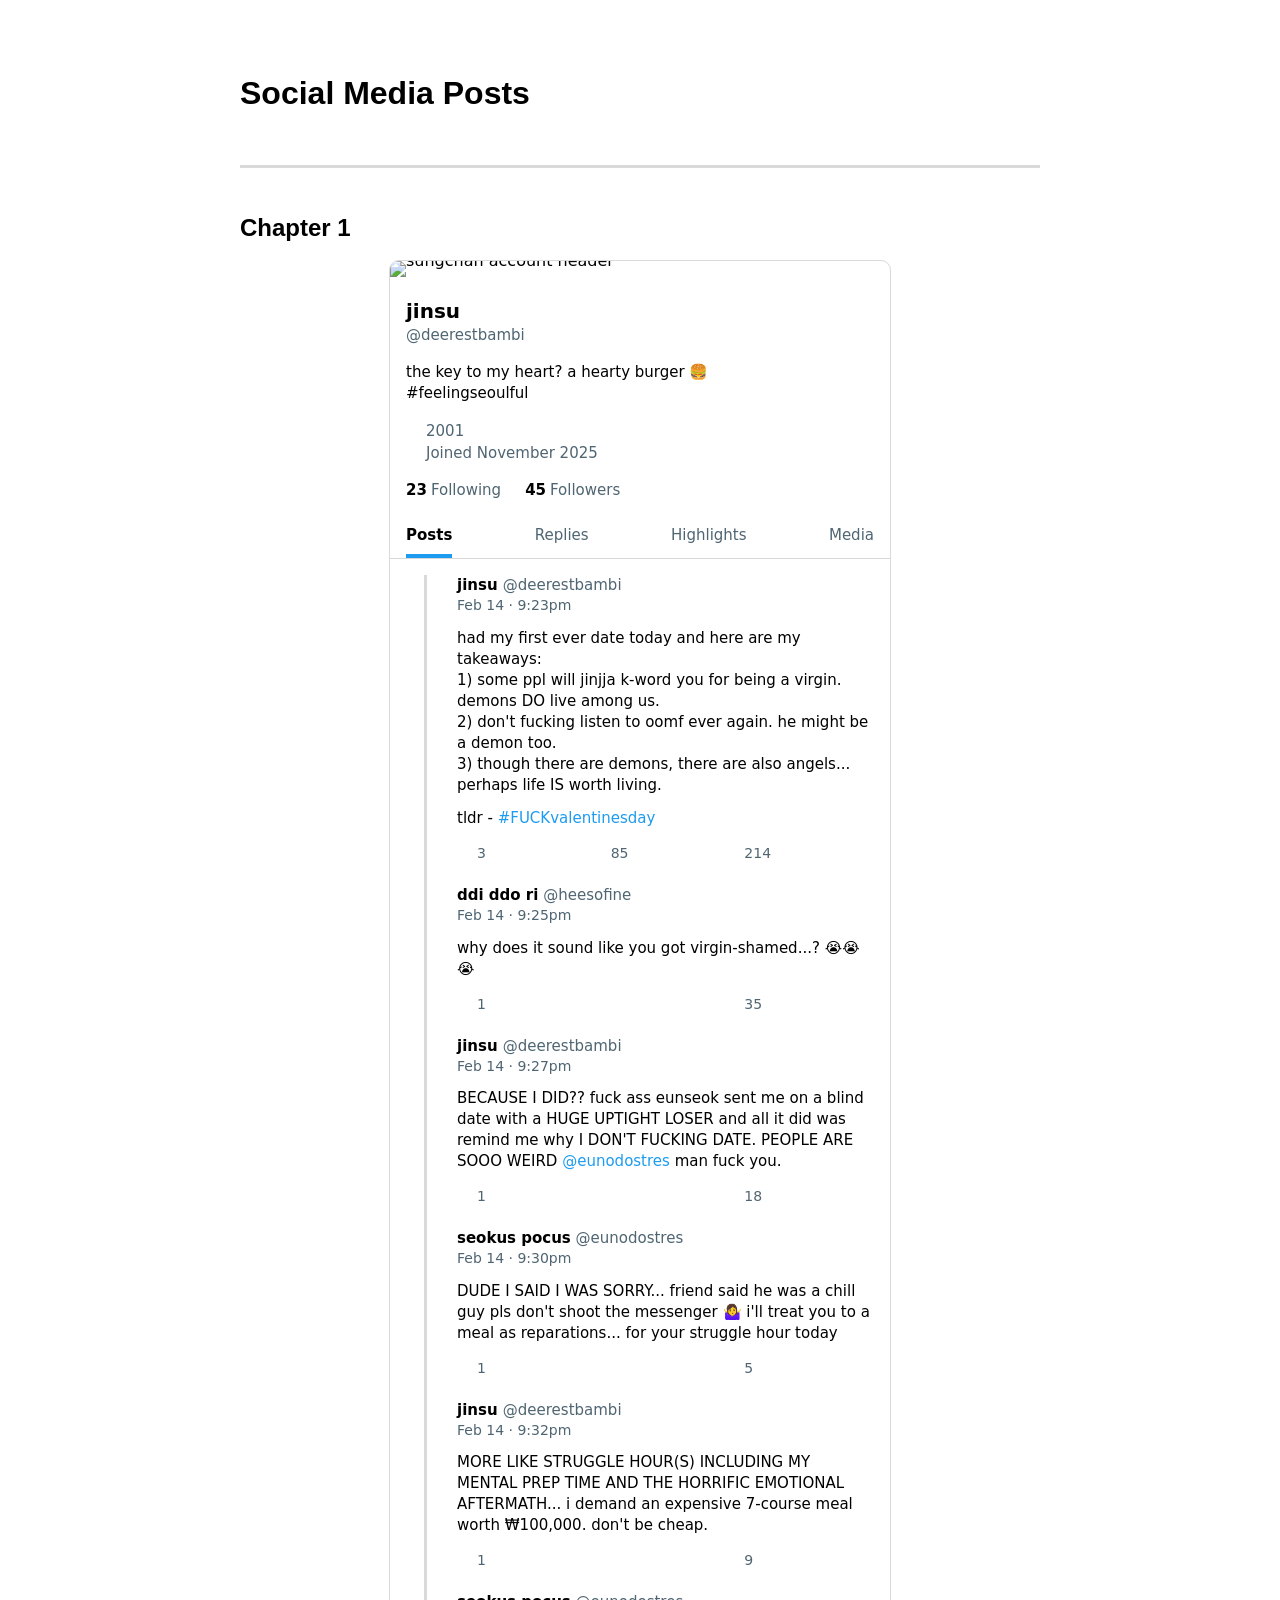
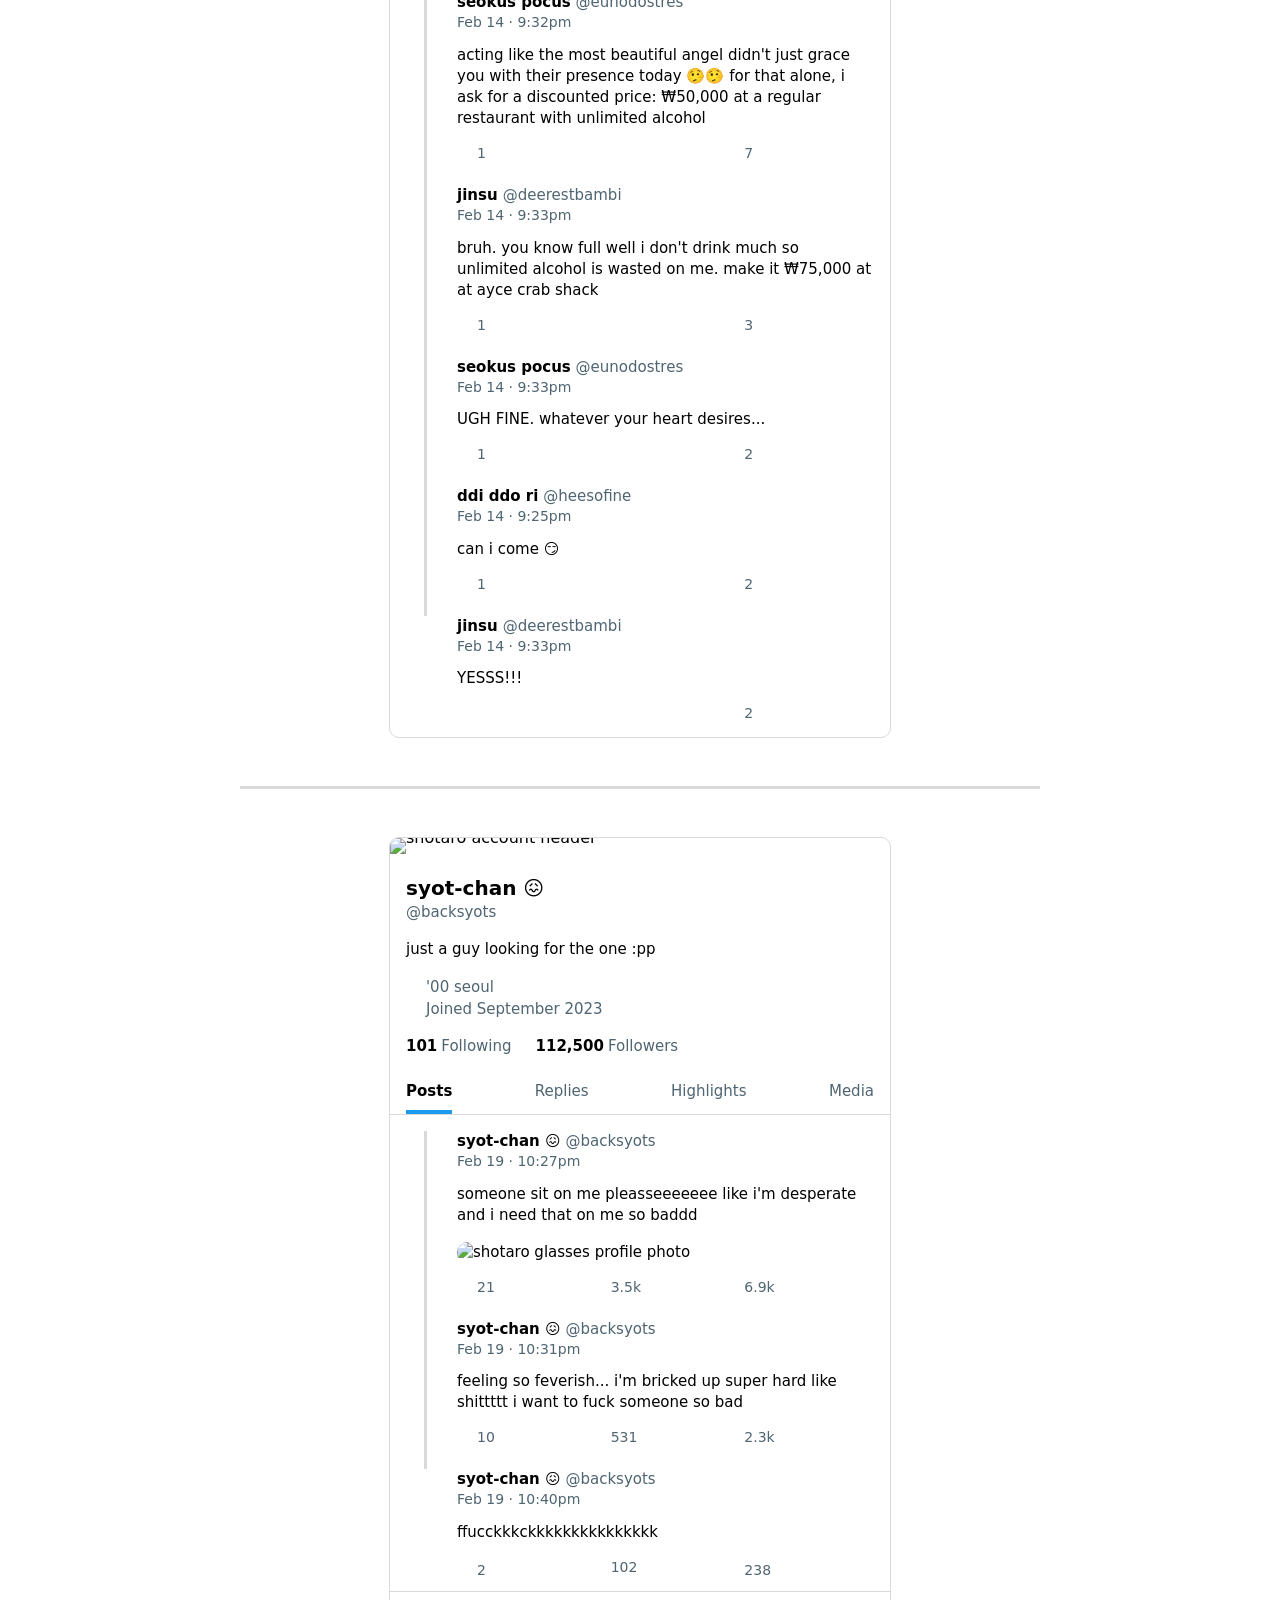
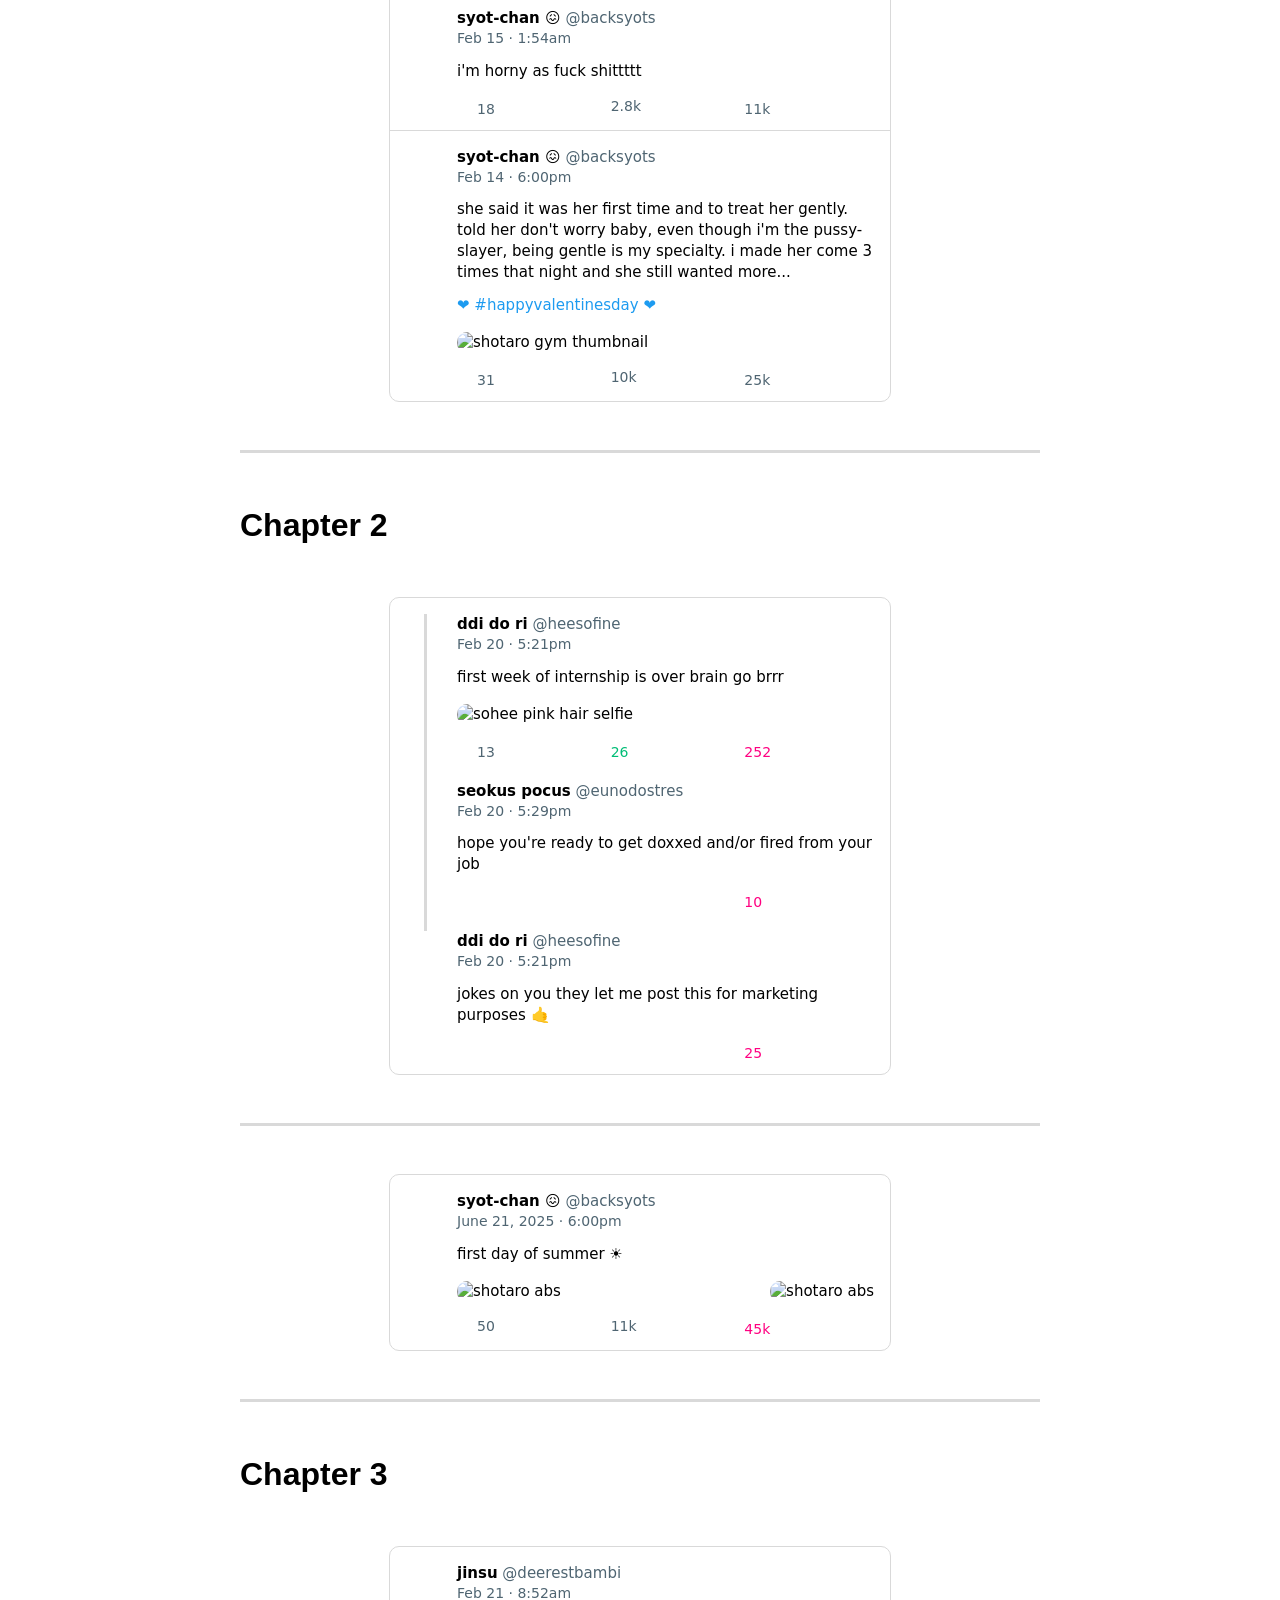
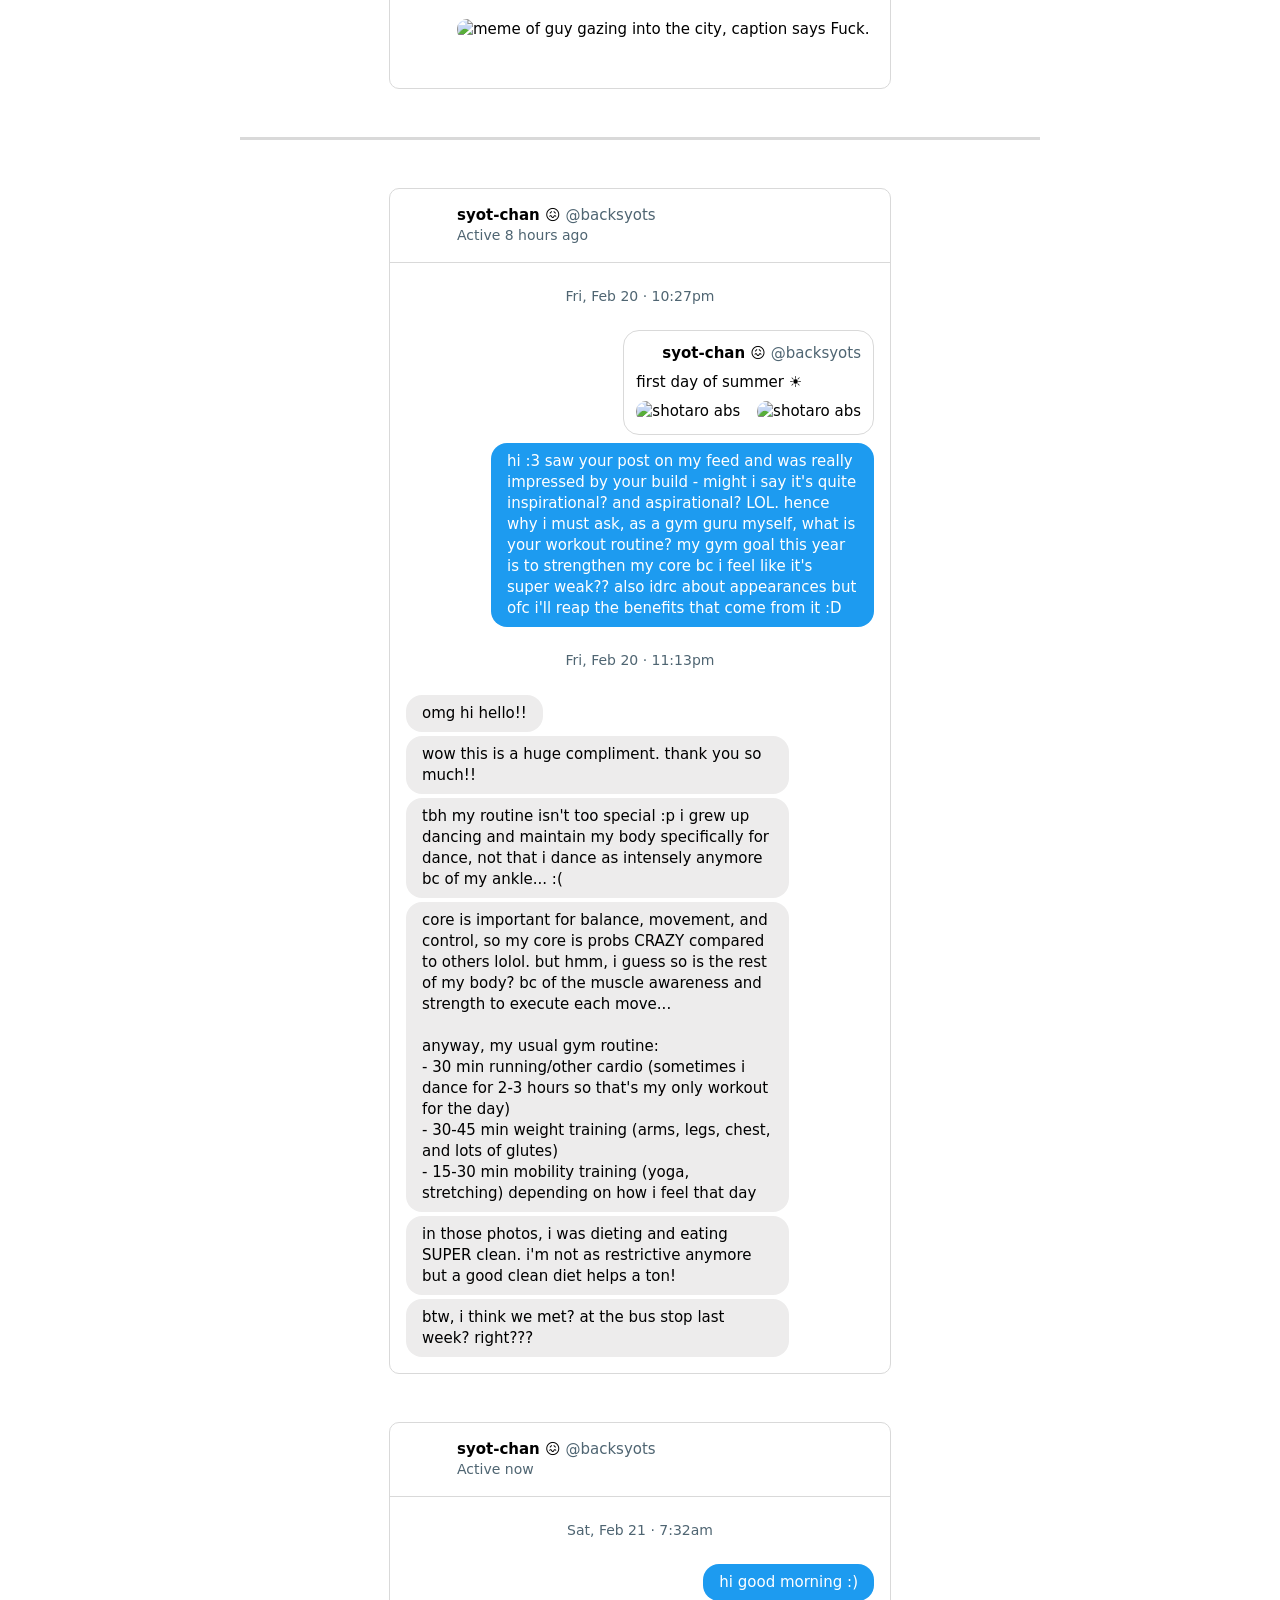
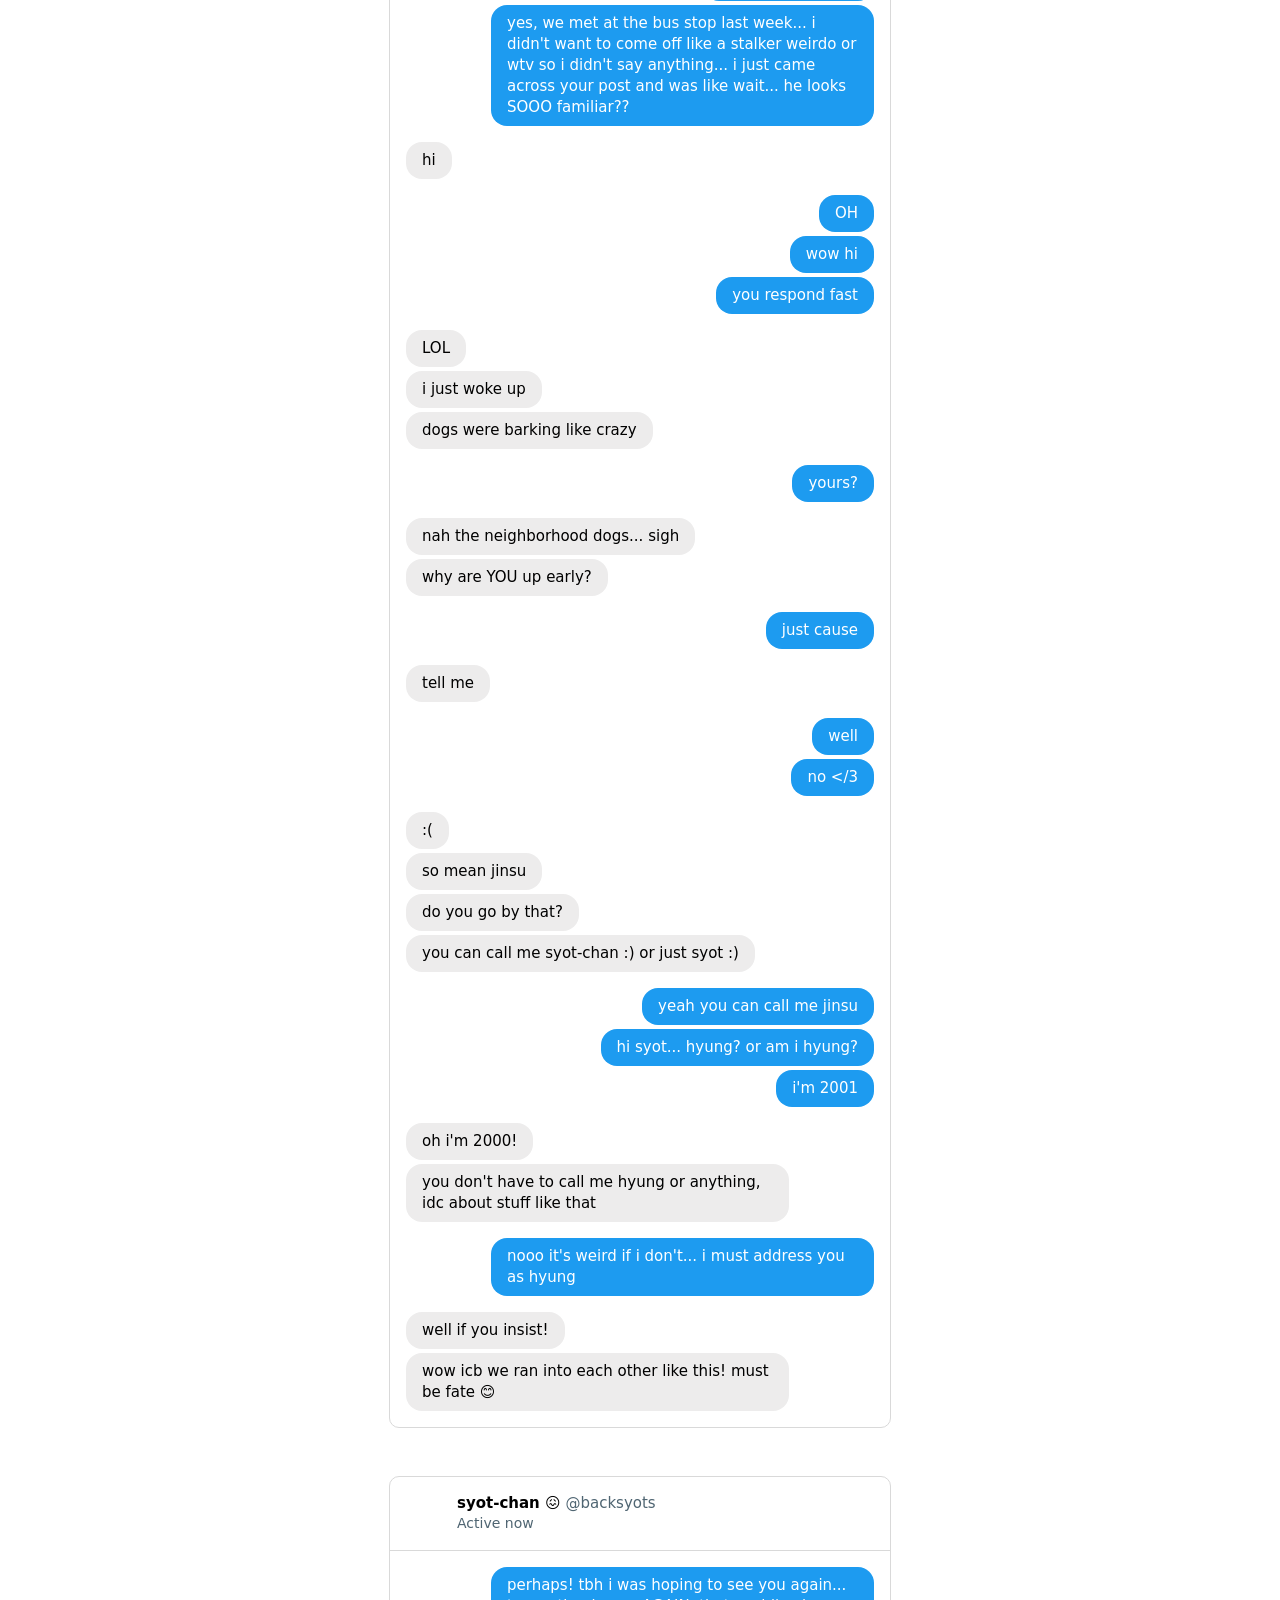
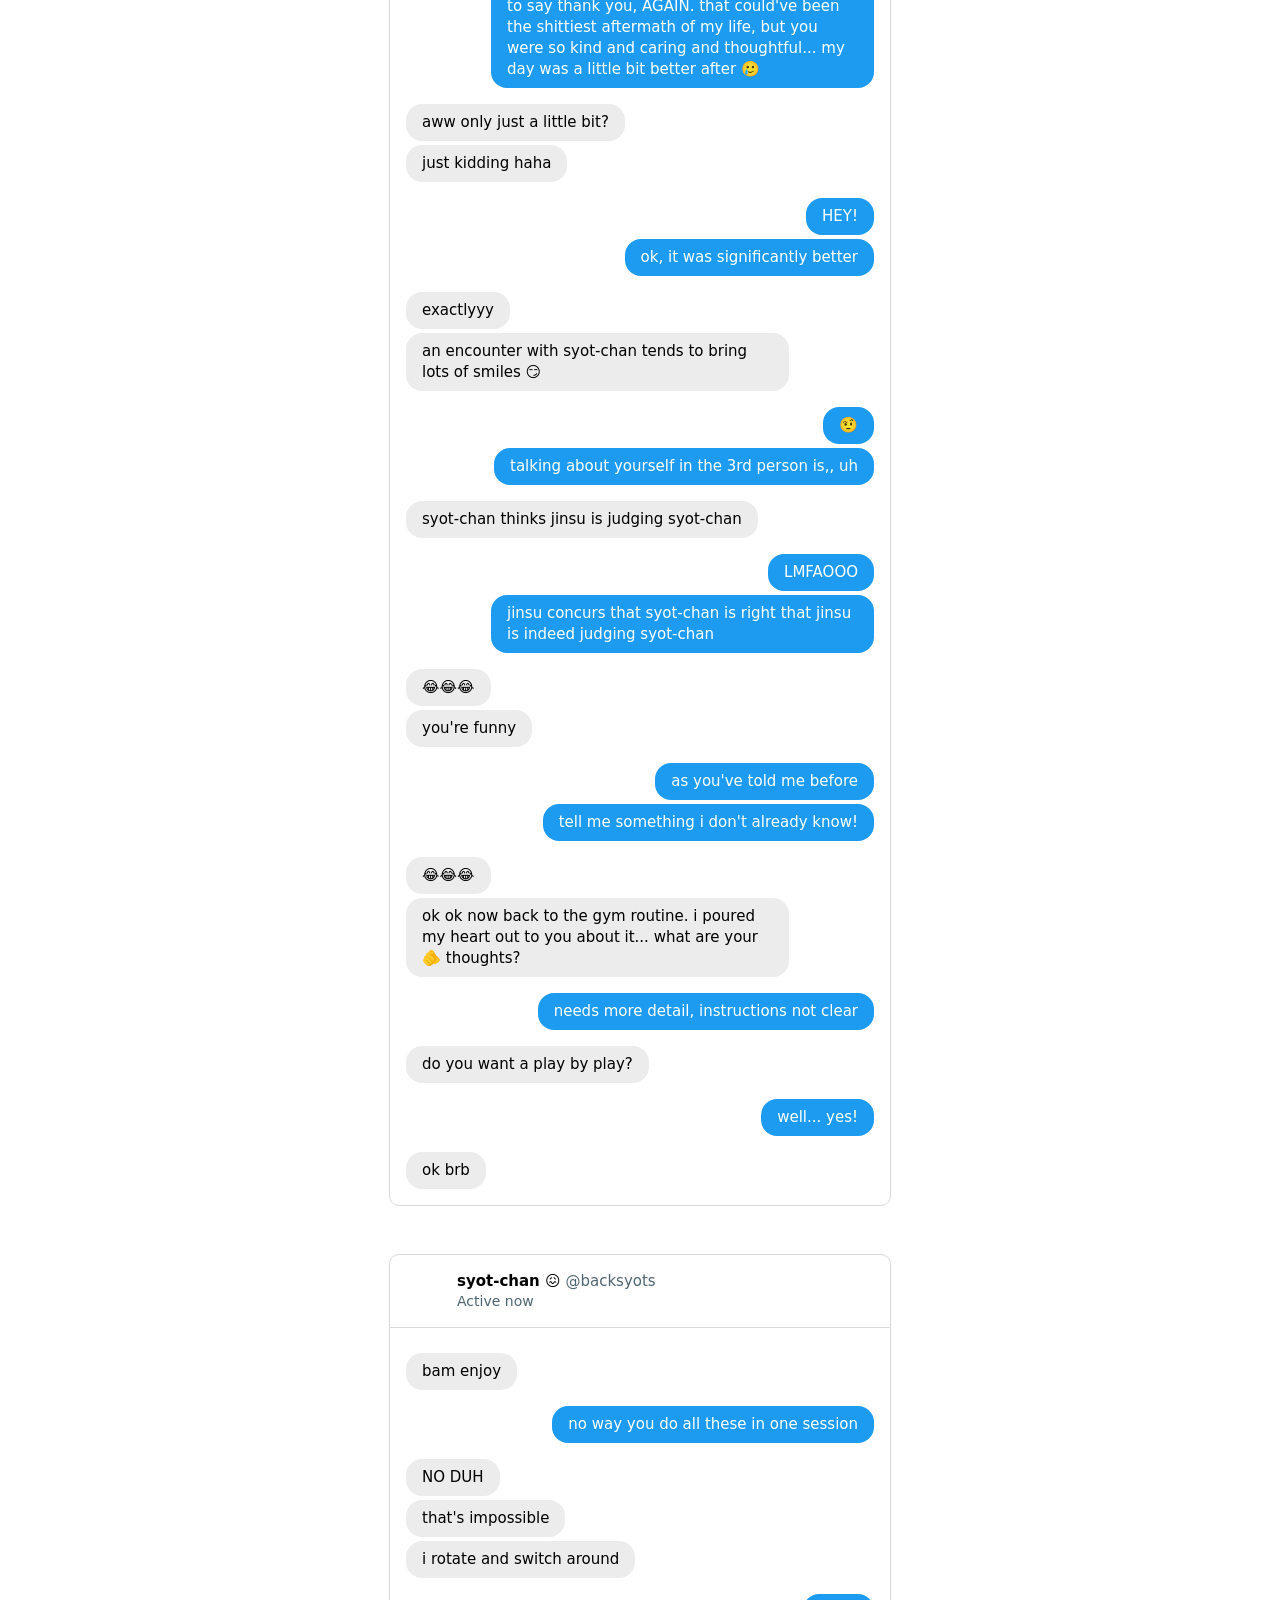
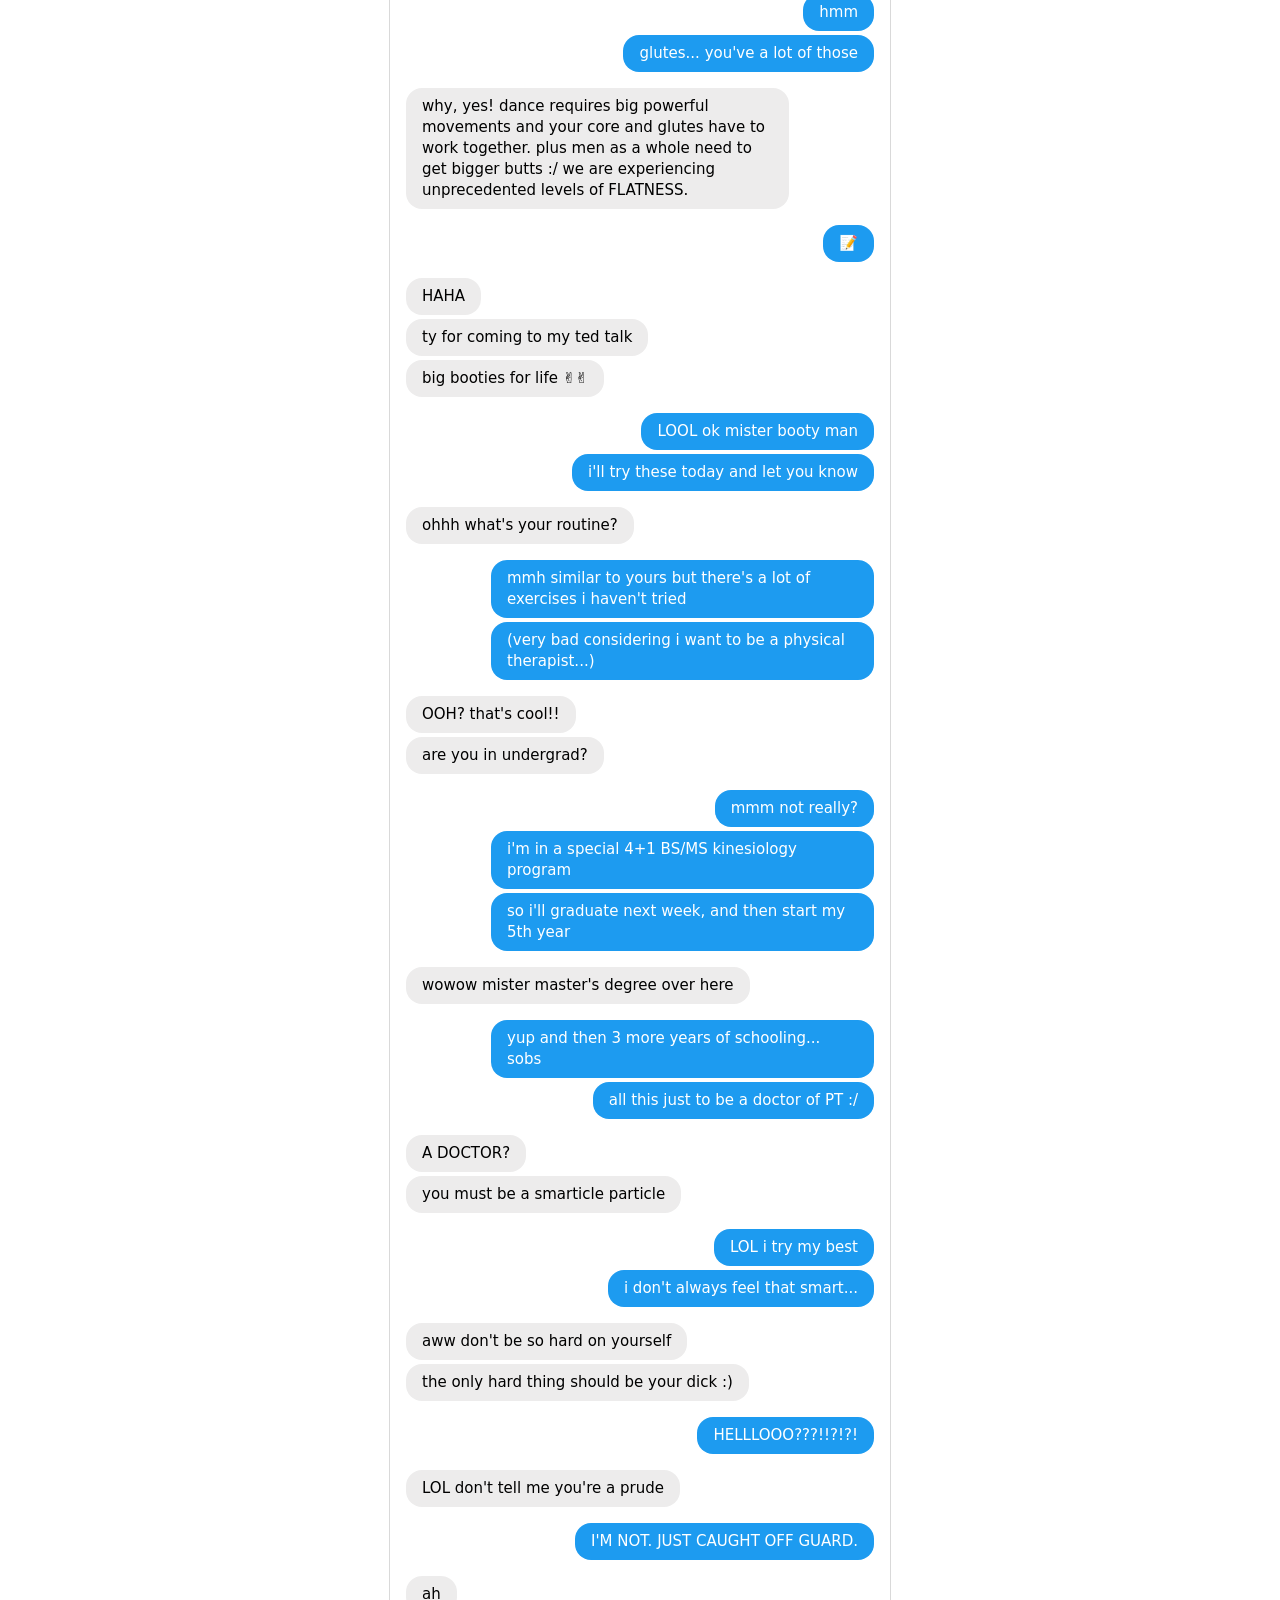
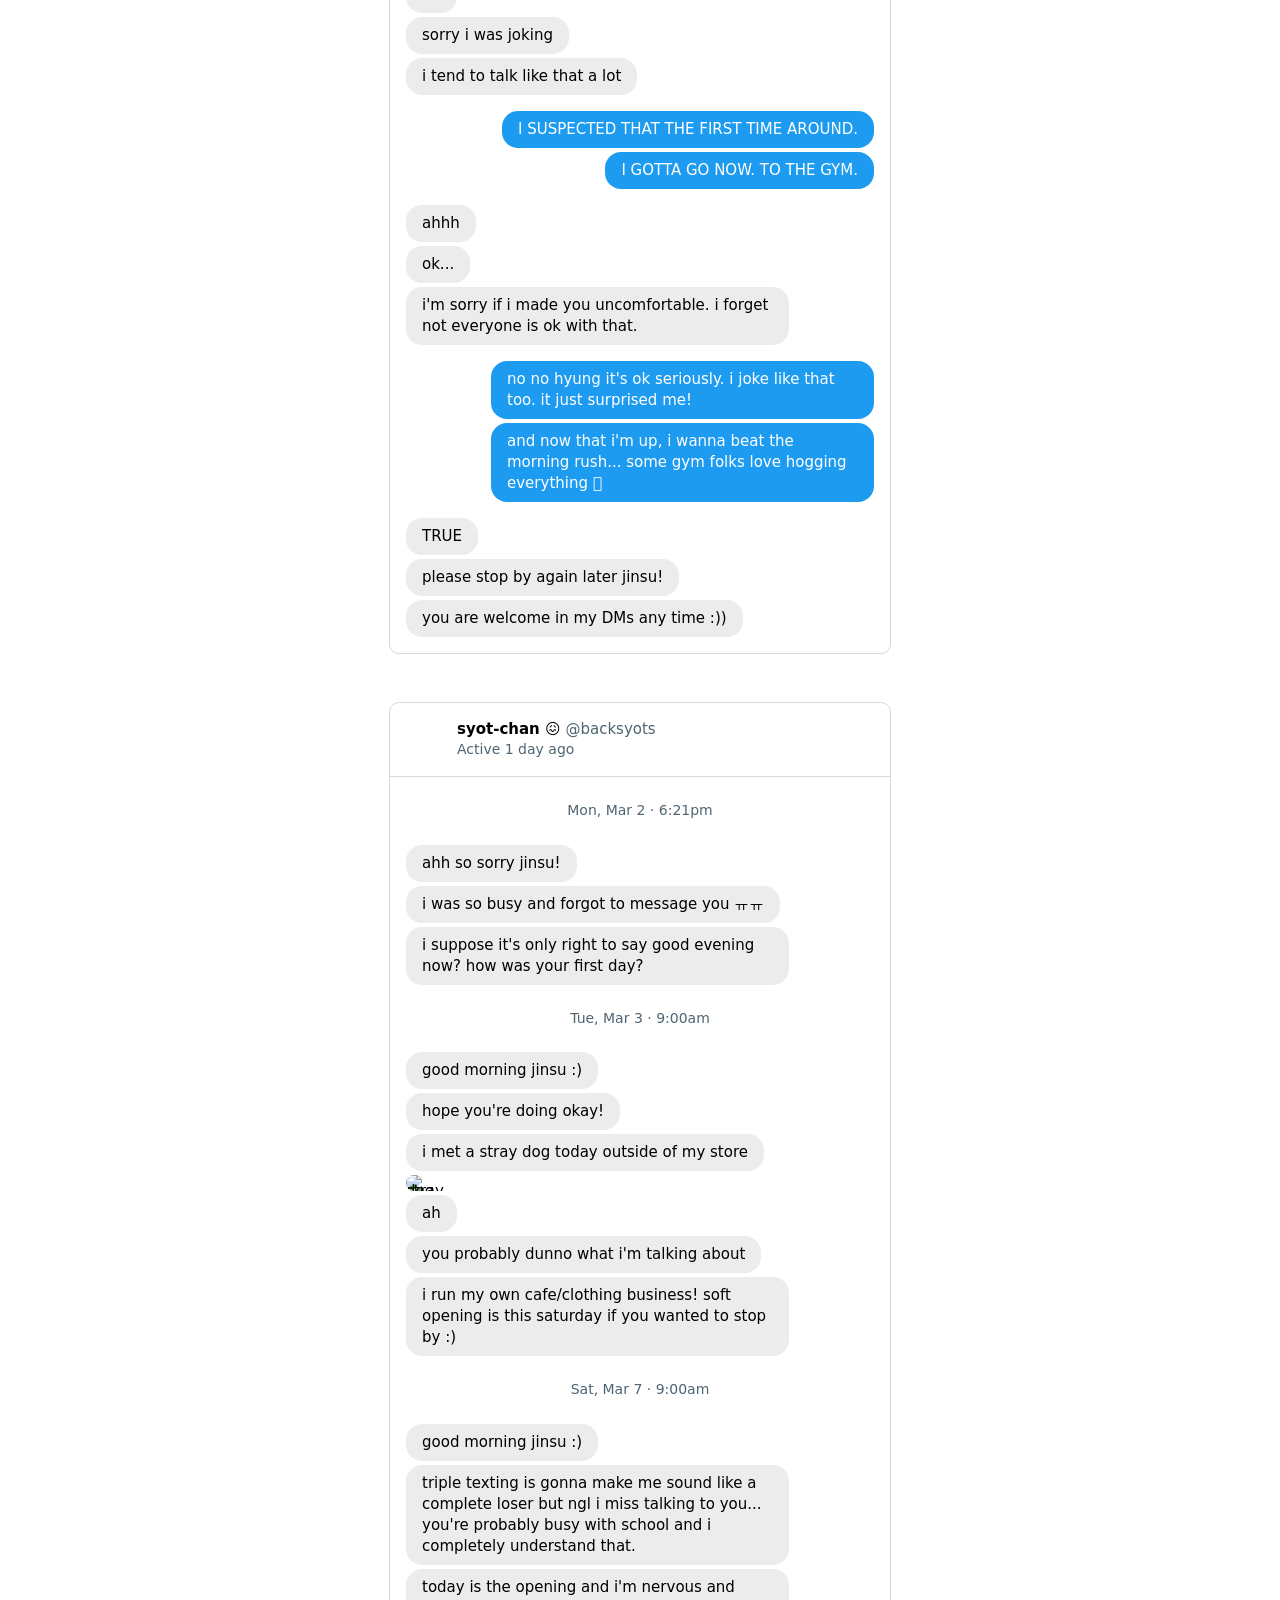
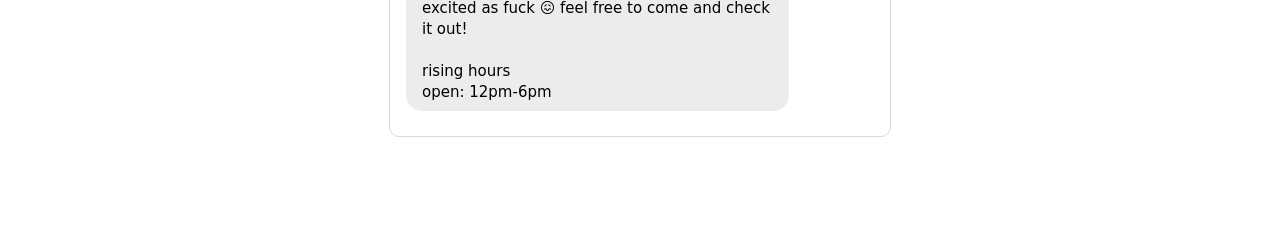
==== commit 9c02a9b8: "span fix" ====
--- a/index.html
+++ b/index.html
@@ -105,10 +105,10 @@
 
       <div class="tweet_footer">
           <div class="row">
-            <p><span class="icon icon--comments"></span>3</p>
-          </div>
-          <div class="row">
-            <p><span class="icon icon--retweets"></span>85</p>
+            <p><span class="icon icon--comments"></span></p><p>3</p>
+          </div>
+          <div class="row">
+            <p><span class="icon icon--retweets"></span></p><p>85</p>
           </div>
           <div class="row">
             <p><span class="icon icon--likes"></span></p>
@@ -526,13 +526,13 @@
       </p>
       <div class="tweet_footer">
           <div class="row">
-            <p><span class="icon icon--comments"></span>21</p>
-          </div>
-          <div class="row">
-            <p><span class="icon icon--retweets"></span>3.5k</p>
-          </div>
-          <div class="row">
-            <p><span class="icon icon--likes"></span>6.9k</p>
+            <p><span class="icon icon--comments"></span></p><p>21</p>
+          </div>
+          <div class="row">
+            <p><span class="icon icon--retweets"></span></p><p>3.5k</p>
+          </div>
+          <div class="row">
+            <p><span class="icon icon--likes"></span></p><p>6.9k</p>
           </div>
           <div class="row tweet_footer--last">
             <p><span class="icon icon--bookmarks"></span></p>
@@ -562,13 +562,13 @@
       </div>
       <div class="tweet_footer">
           <div class="row">
-            <p><span class="icon icon--comments"></span>10</p>
-          </div>
-          <div class="row">
-            <p><span class="icon icon--retweets"></span>531</p>
-          </div>
-          <div class="row">
-            <p><span class="icon icon--likes"></span>2.3k</p>
+            <p class="icon icon--comments"><p><p>10</p>
+          </div>
+          <div class="row">
+            <p class="icon icon--retweets-filled"></p><p>531</p>
+          </div>
+          <div class="row">
+            <p class="icon icon--likes"><p>2.3k</p>
           </div>
           <div class="row tweet_footer--last">
             <p><span class="icon icon--bookmarks"></span></p>
@@ -601,7 +601,7 @@
             <p><span class="icon icon--comments"></span>2</p>
           </div>
           <div class="row">
-            <p><span class="icon icon--retweets"></span>102</p>
+            <p><span class="icon icon--retweets"></span></p><p>102</p>
           </div>
           <div class="row">
             <p><span class="icon icon--likes"></span>238</p>
@@ -637,7 +637,7 @@
             <p><span class="icon icon--comments"></span>18</p>
           </div>
           <div class="row">
-            <p><span class="icon icon--retweets"></span>2.8k</p>
+            <p><span class="icon icon--retweets"></span></p><p>2.8k</p>
           </div>
           <div class="row">
             <p><span class="icon icon--likes"></span>11k</p>
@@ -680,7 +680,7 @@
             <p><span class="icon icon--comments"></span>31</p>
           </div>
           <div class="row">
-            <p><span class="icon icon--retweets"></span>10k</p>
+            <p><span class="icon icon--retweets"></span></p><p>10k</p>
           </div>
           <div class="row">
             <p><span class="icon icon--likes"></span>25k</p>
@@ -804,7 +804,7 @@
             <p><span class="icon icon--comments"></span></p>
           </div>
           <div class="row">
-            <p><span class="icon icon--retweets"></span></p>
+            <p><span class="icon icon--retweets"></span></p><p></p>
           </div>
           <div class="row">
             <p><span class="icon icon--likes-filled"></span><span class="color--pink">25</span></p>
@@ -852,7 +852,7 @@
             <p><span class="icon icon--comments"></span></p><p>50</p>
           </div>
           <div class="row">
-            <p><span class="icon icon--retweets"></span></p><p>11k</p>
+            <p><span class="icon icon--retweets"></span></p><p></p><p>11k</p>
           </div>
           <div class="row">
             <p><span class="icon icon--likes-filled"></span><span class="color--pink">45k</span></p>
@@ -892,7 +892,7 @@
             <p><span class="icon icon--comments"></span></p>
           </div>
           <div class="row">
-            <p><span class="icon icon--retweets"></span></p>
+            <p><span class="icon icon--retweets"></span></p><p></p>
           </div>
           <div class="row">
             <p><span class="icon icon--likes"></span></p>
--- a/stylesheet_v5.css
+++ b/stylesheet_v5.css
@@ -233,8 +233,7 @@
   margin-right: 4px !important;
   background-size: 100%;
   background-repeat: no-repeat;
-  display: inline-block;
-  vertical-align: text-bottom;
+  display: inline-flex;
   -webkit-text-size-adjust: none;
 }
 
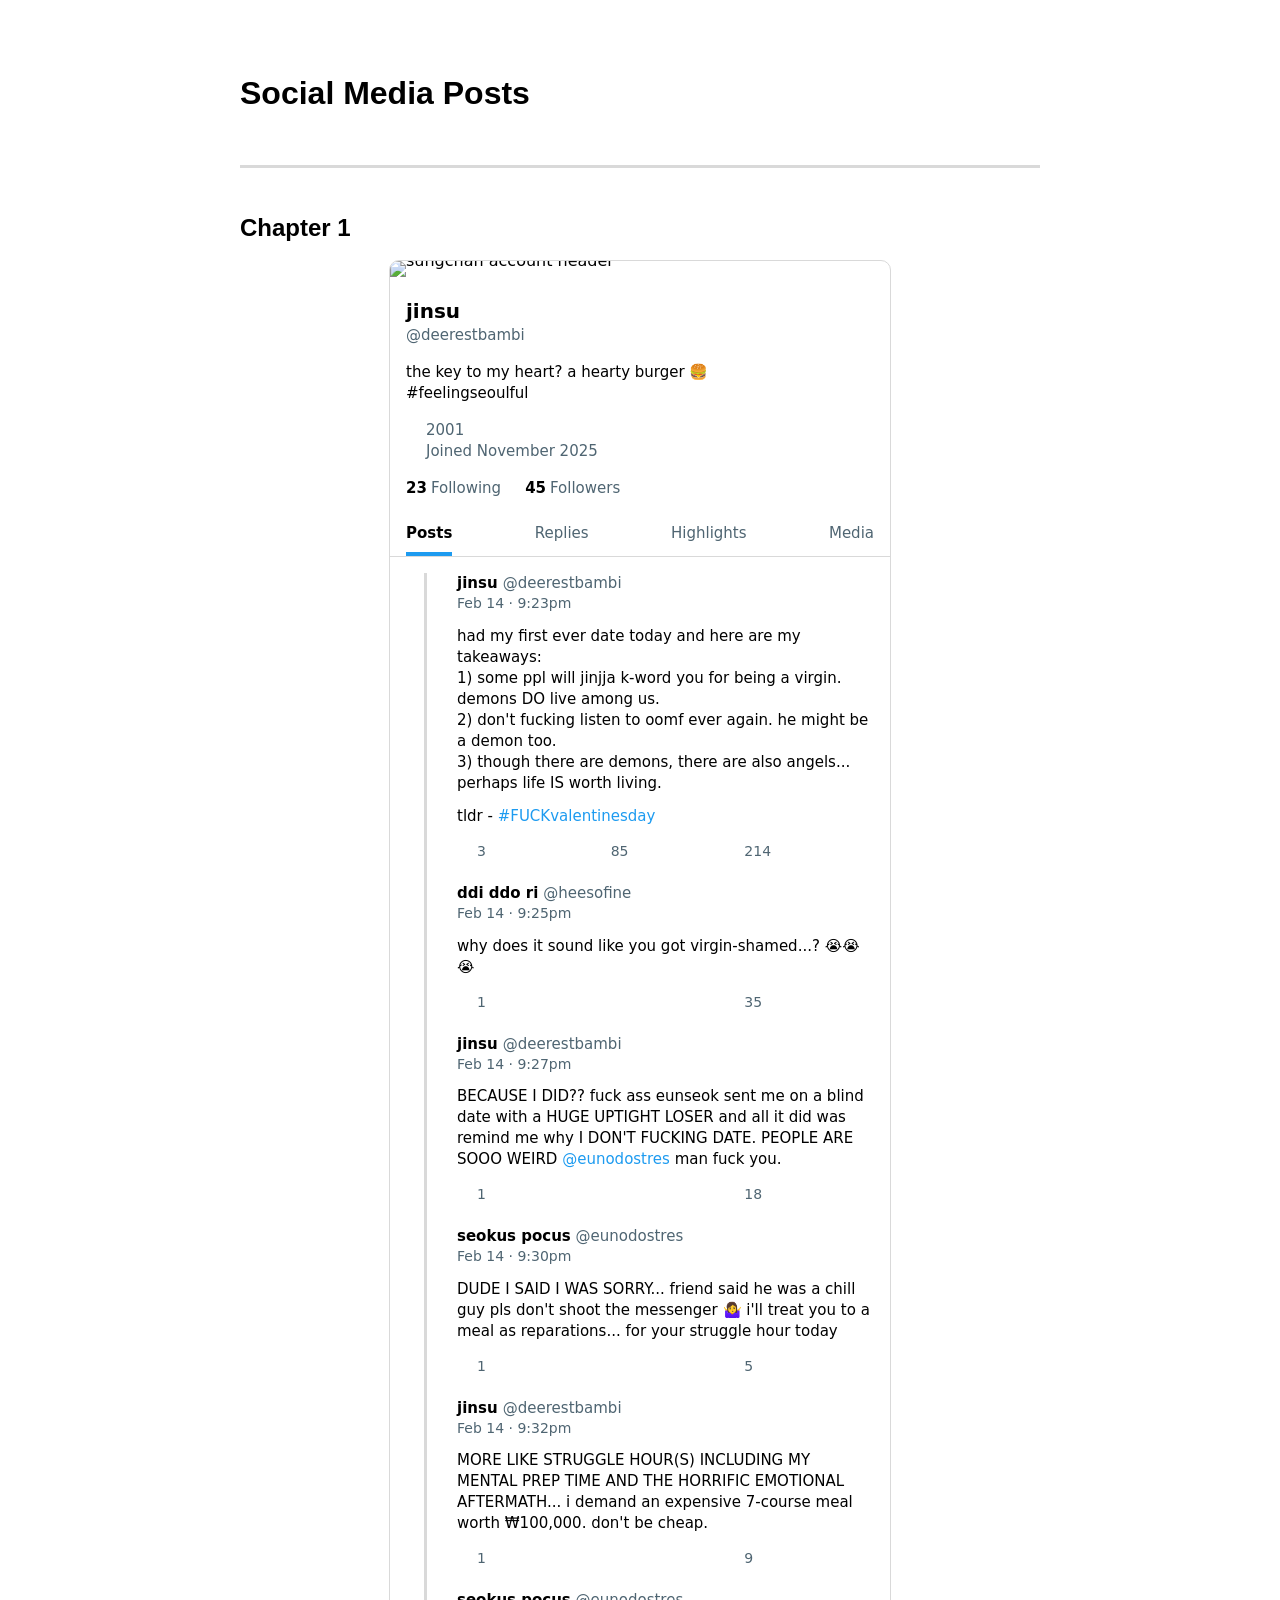
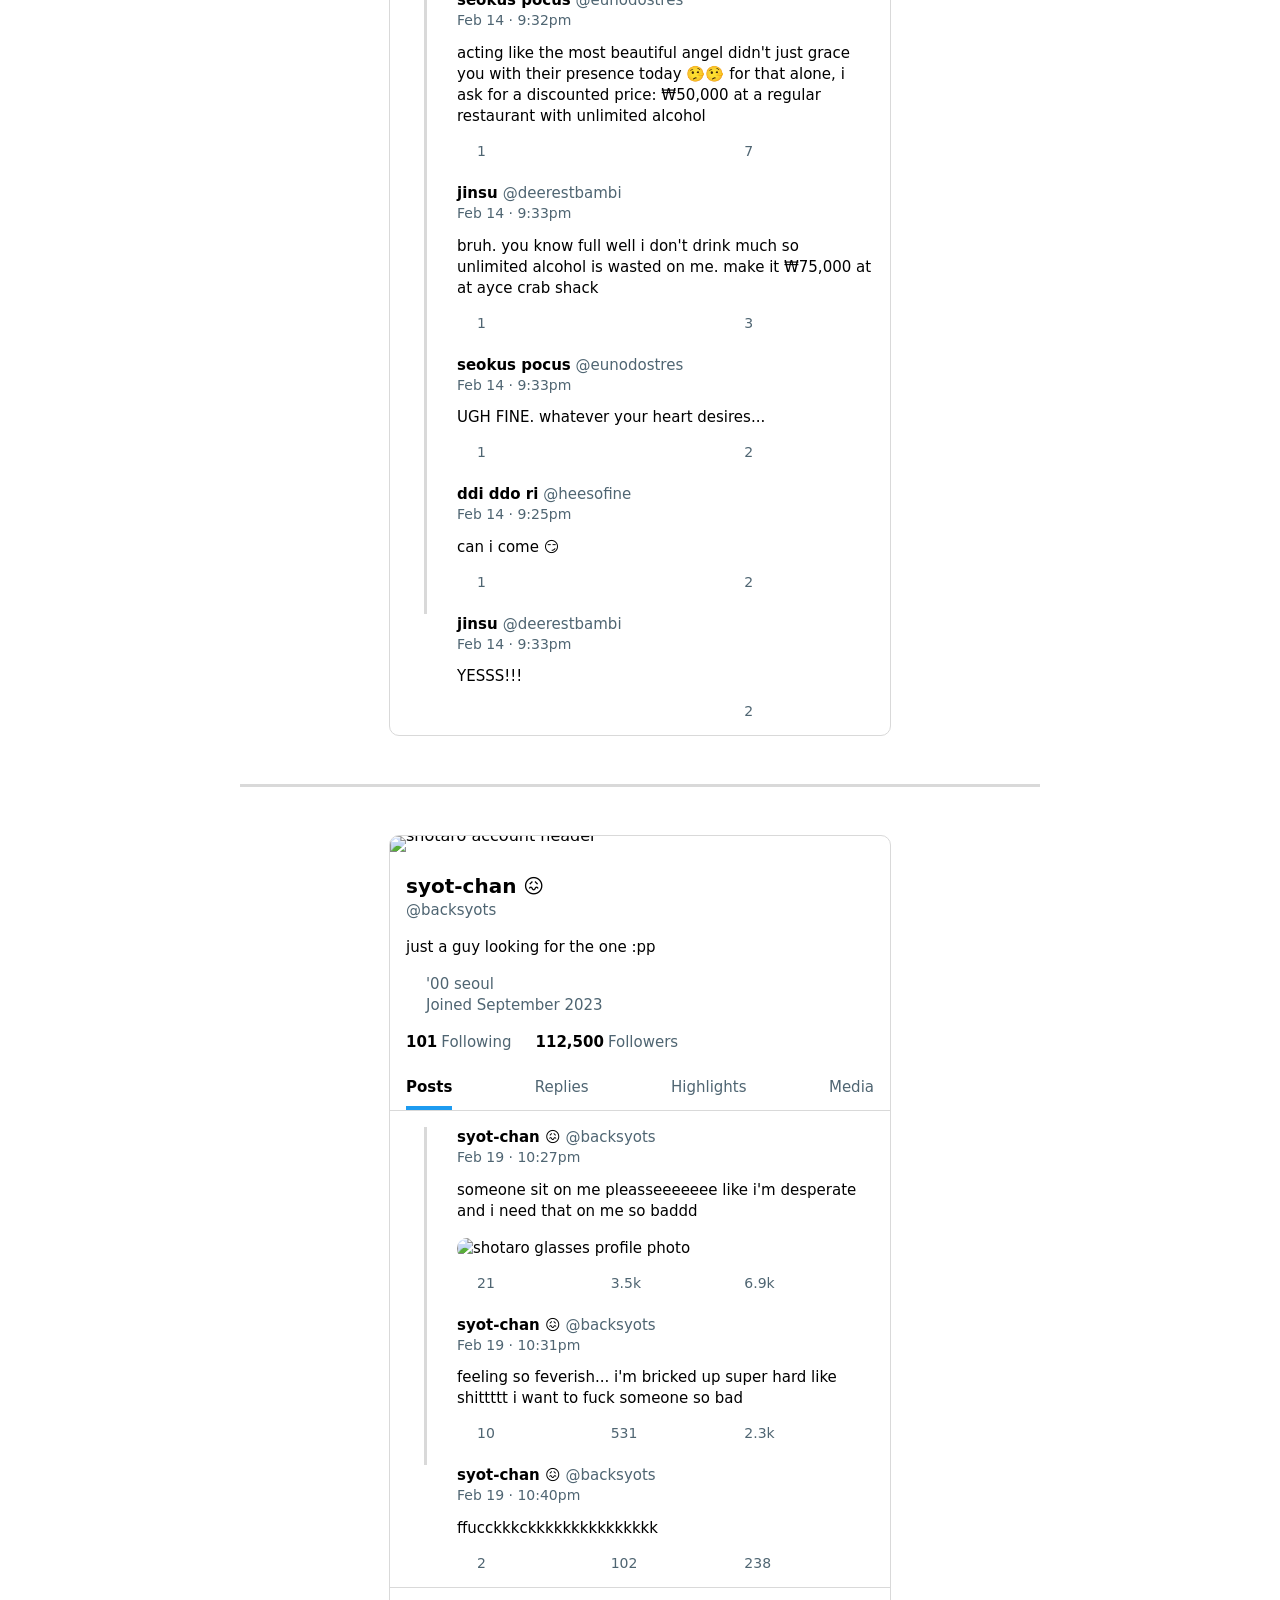
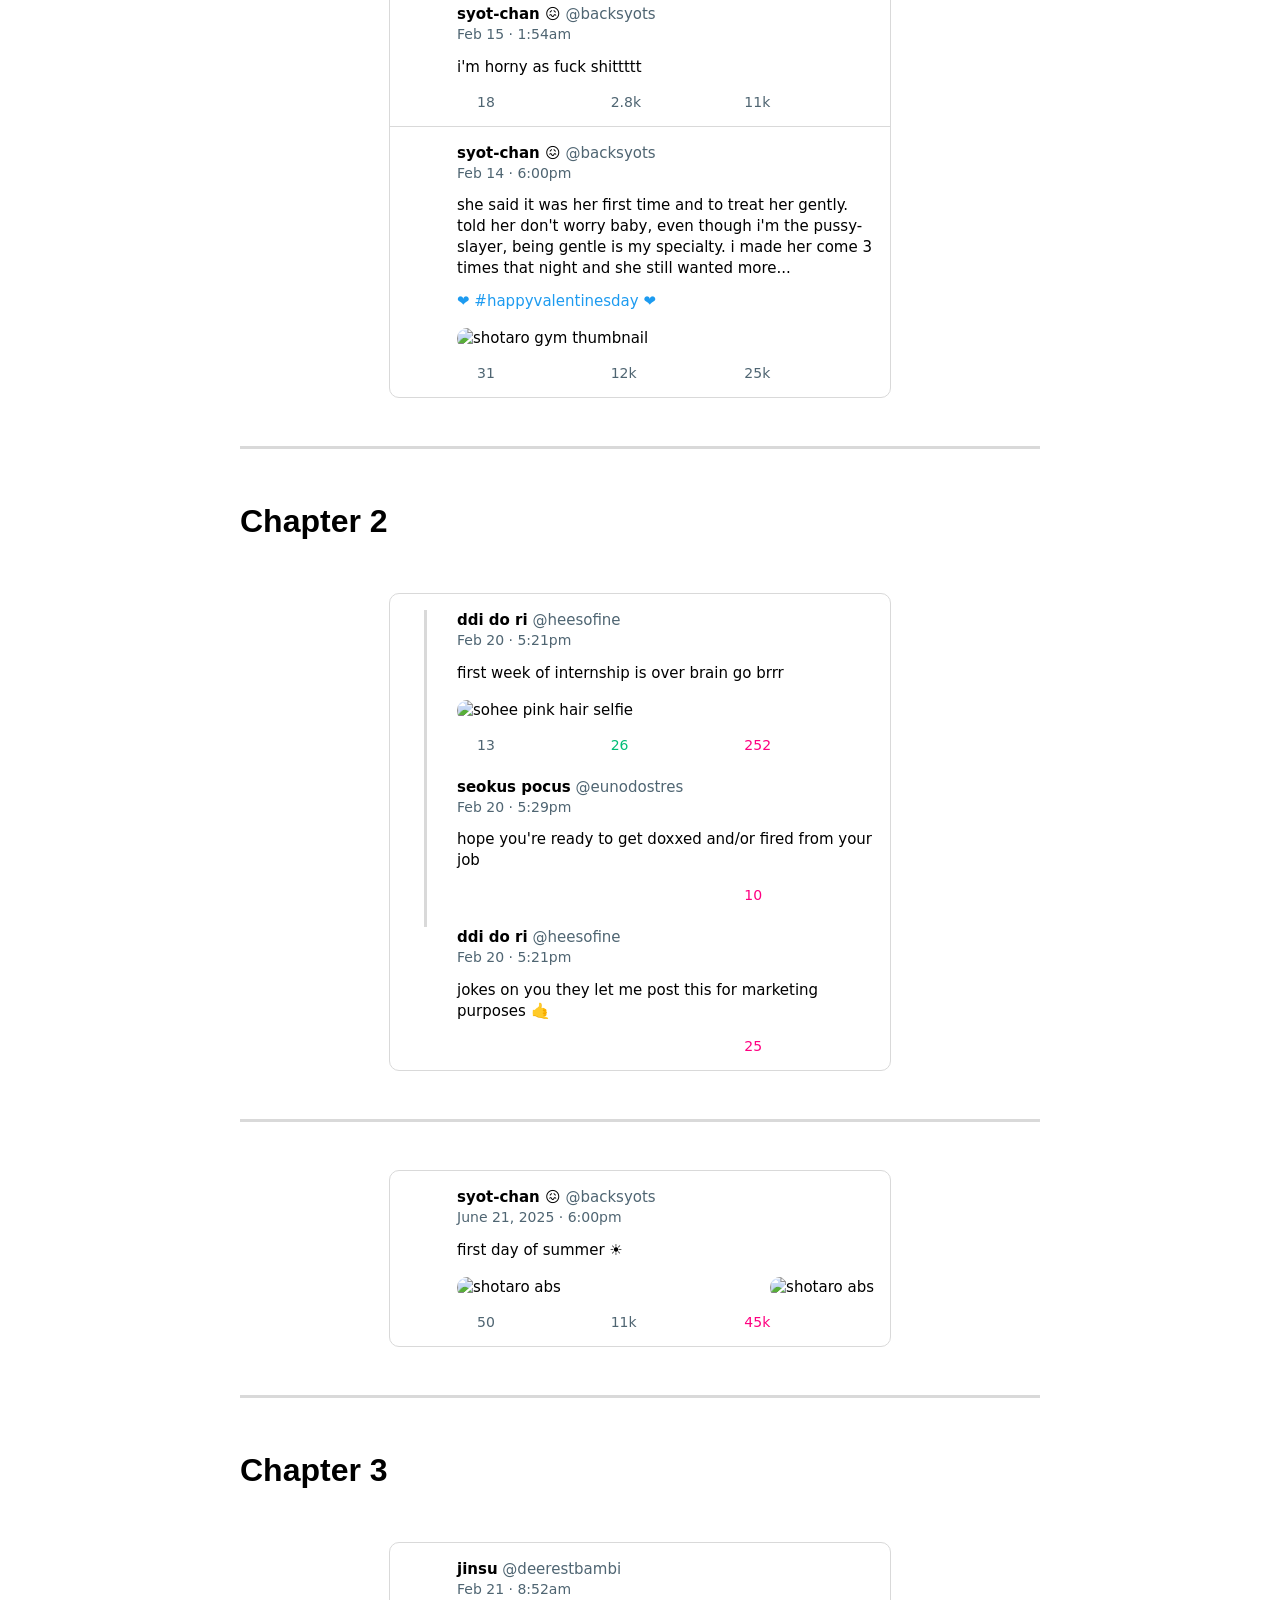
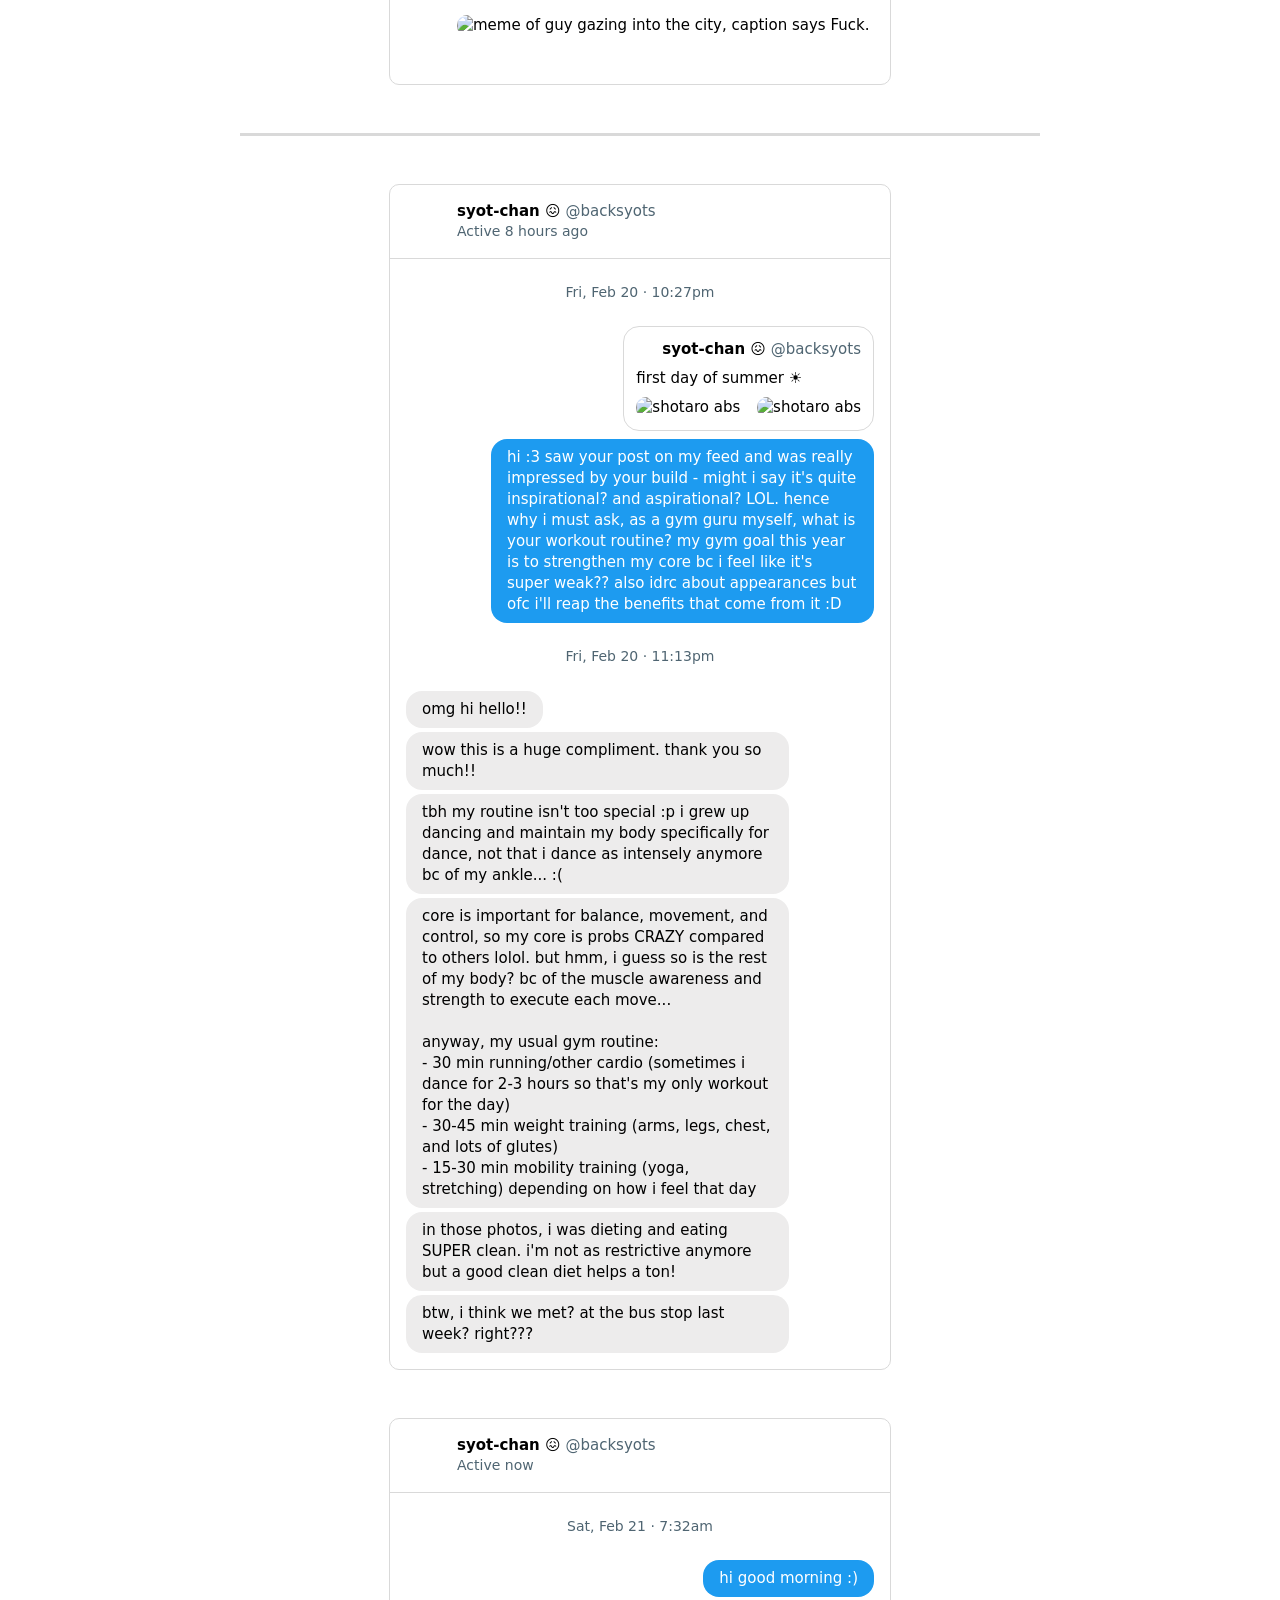
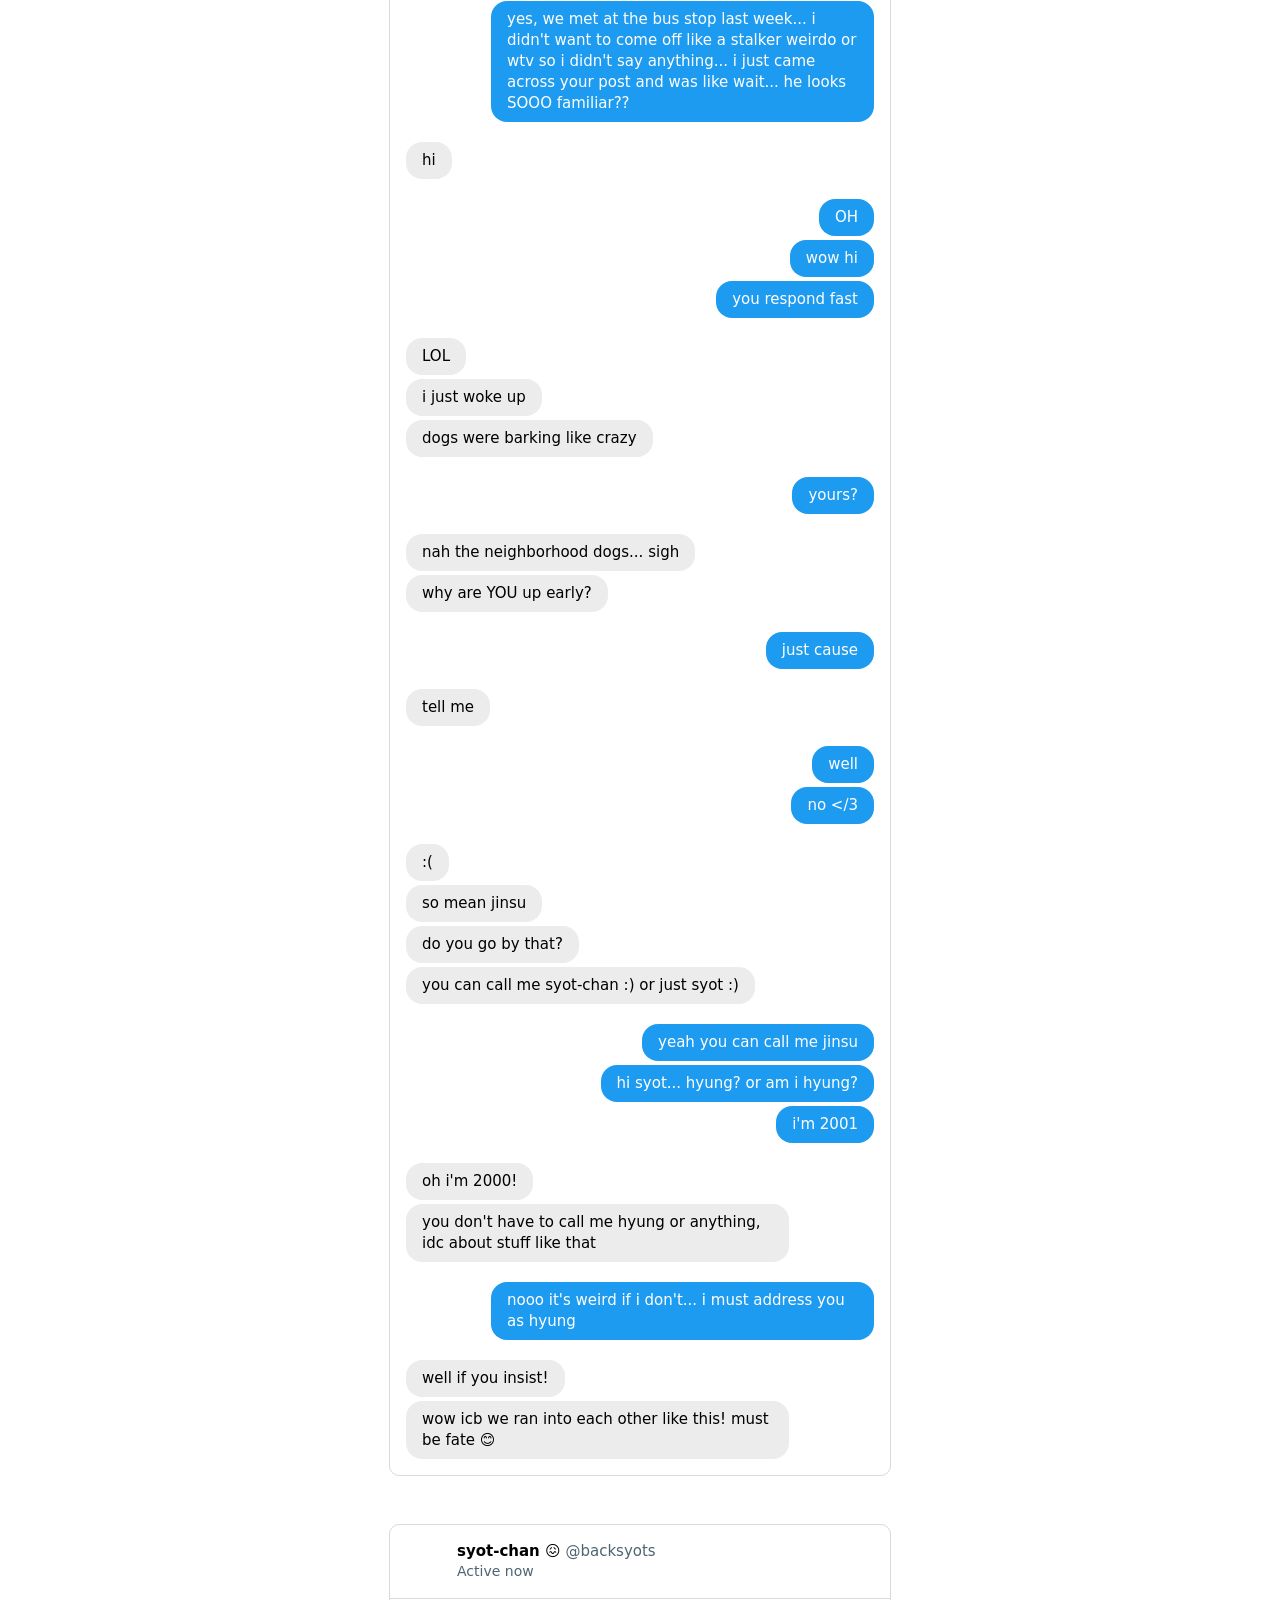
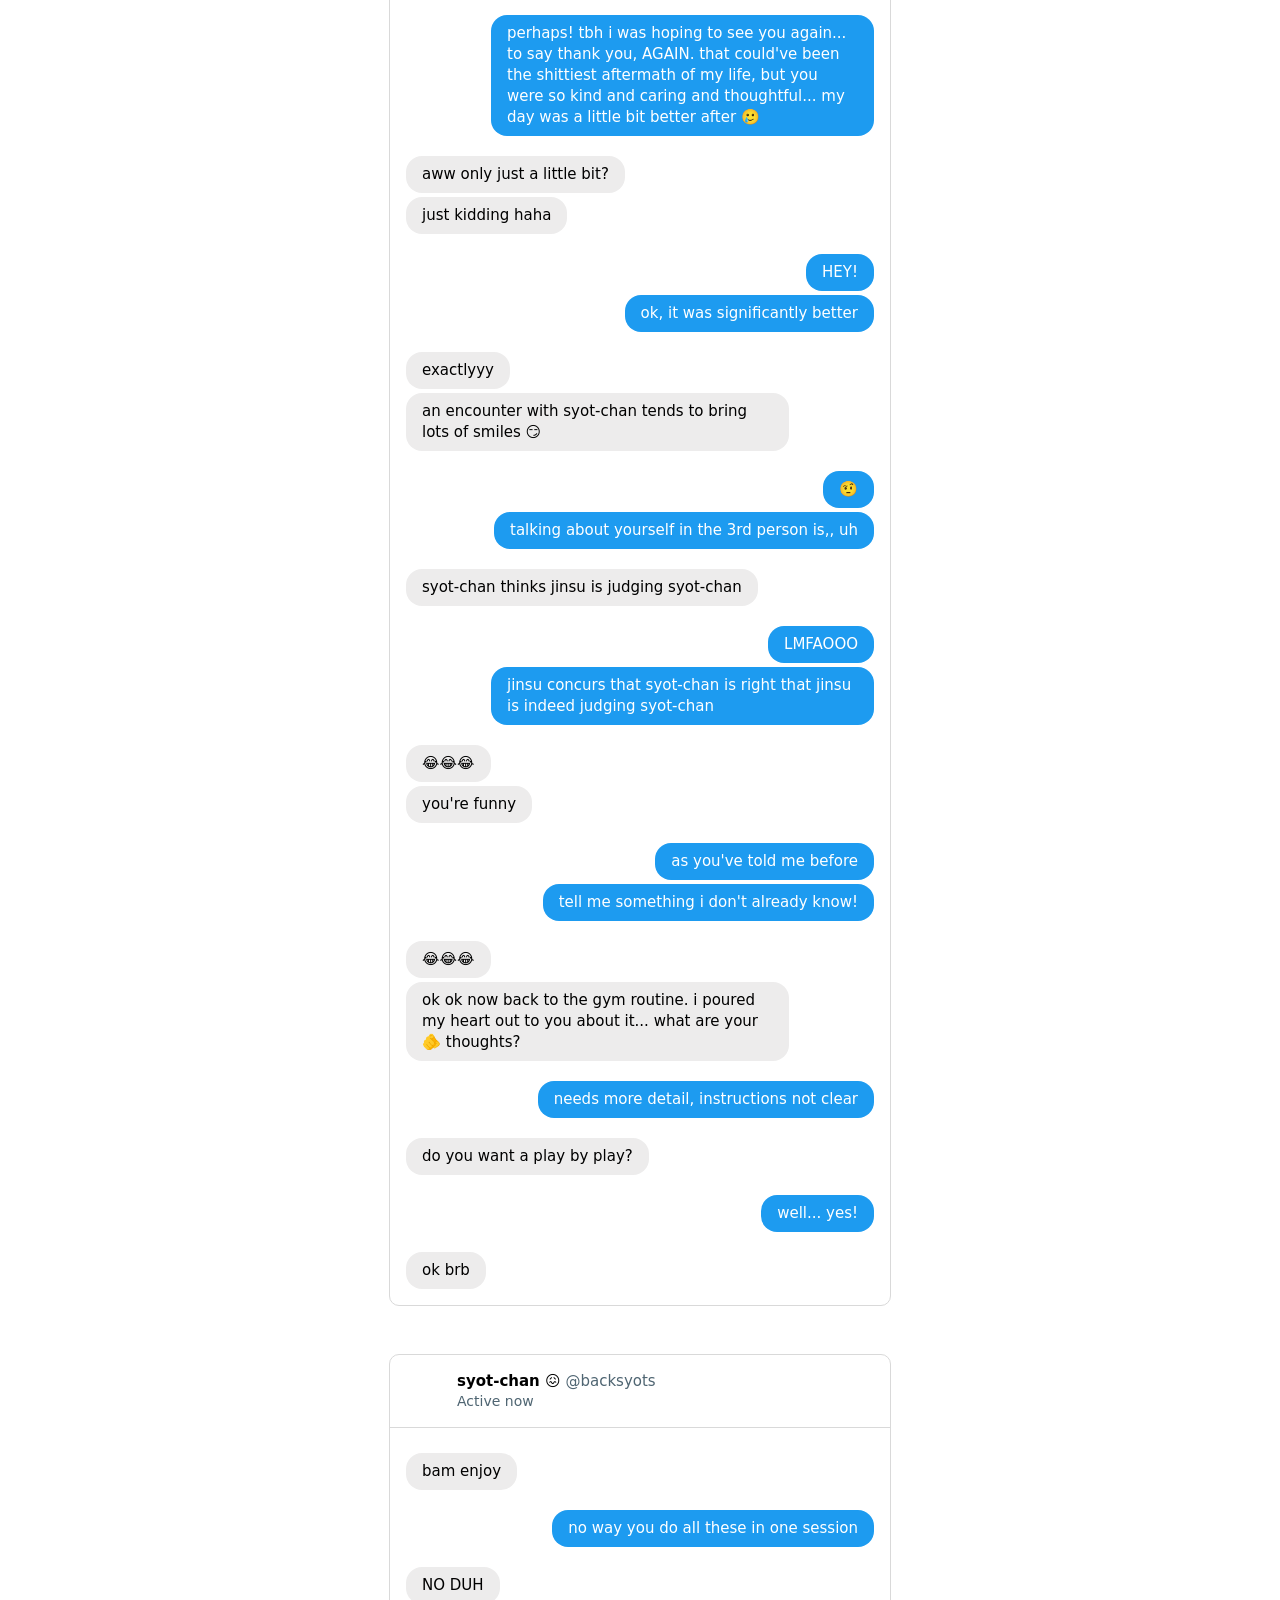
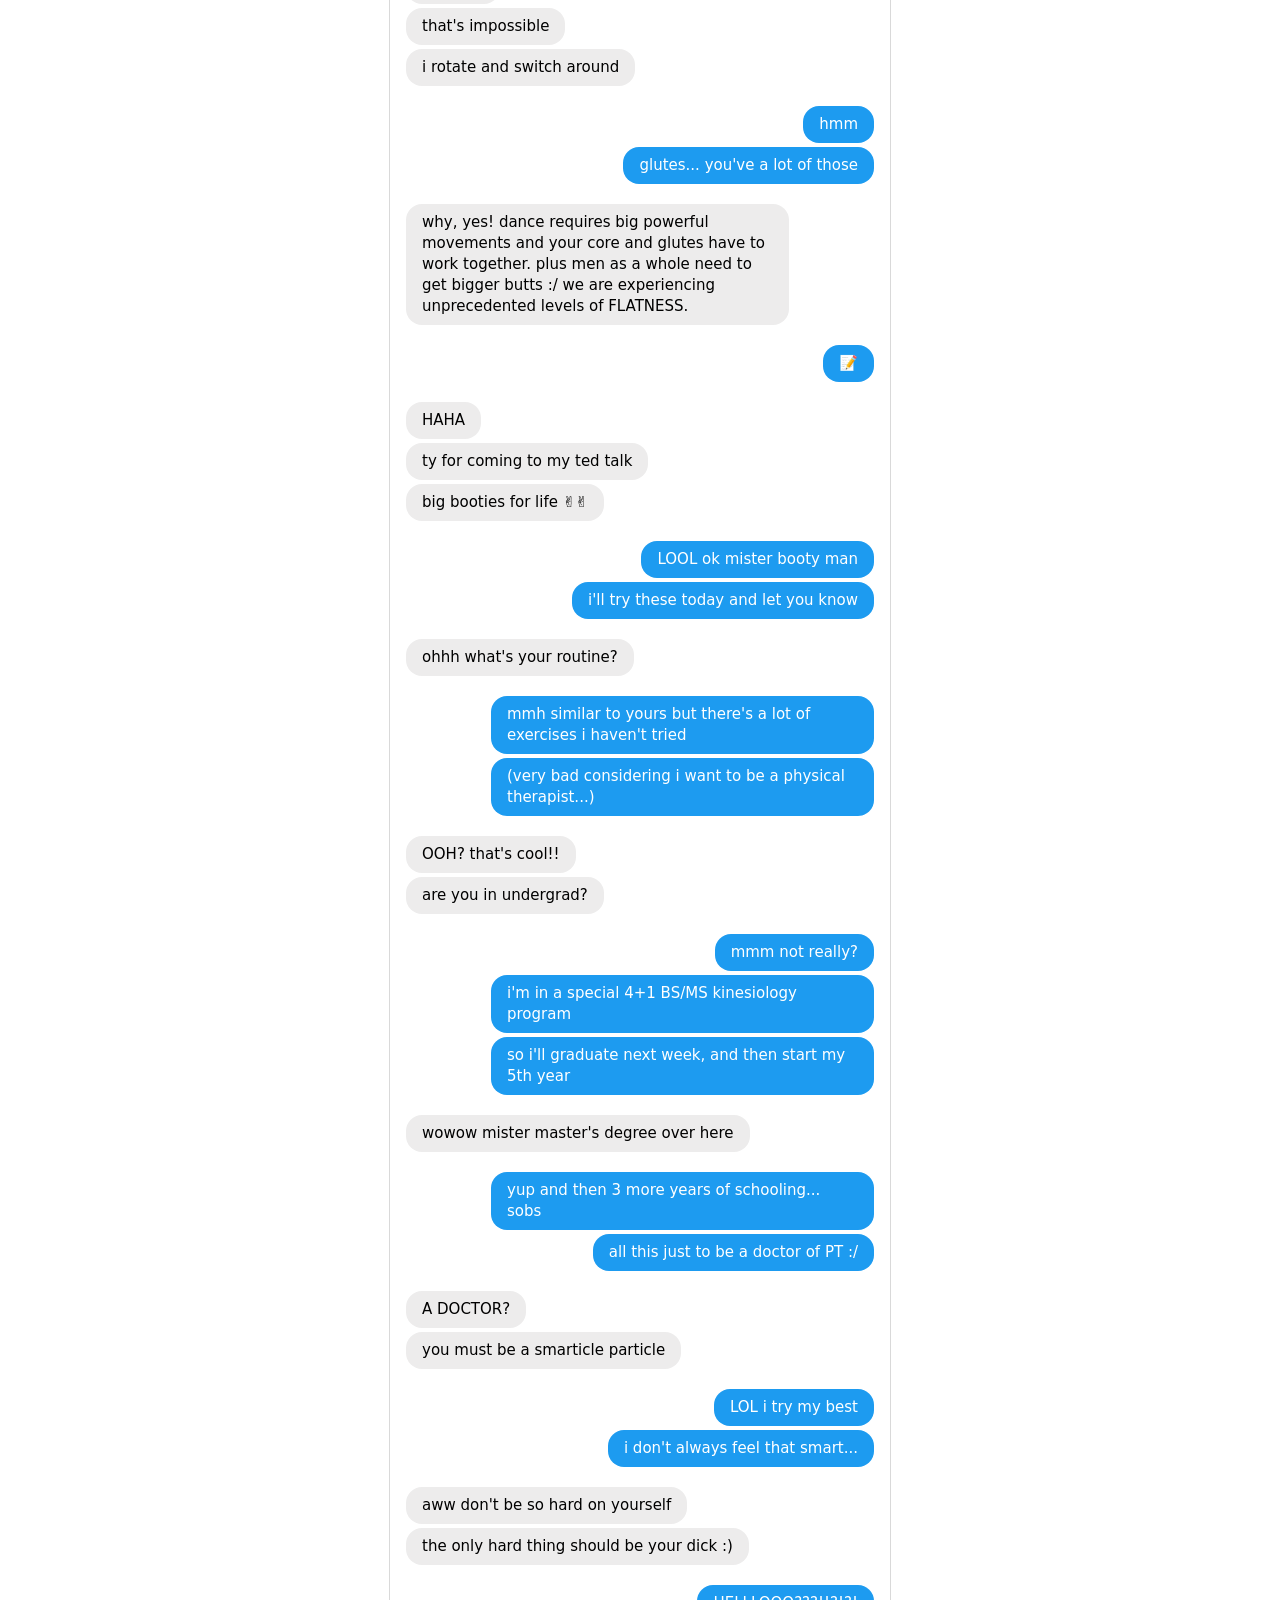
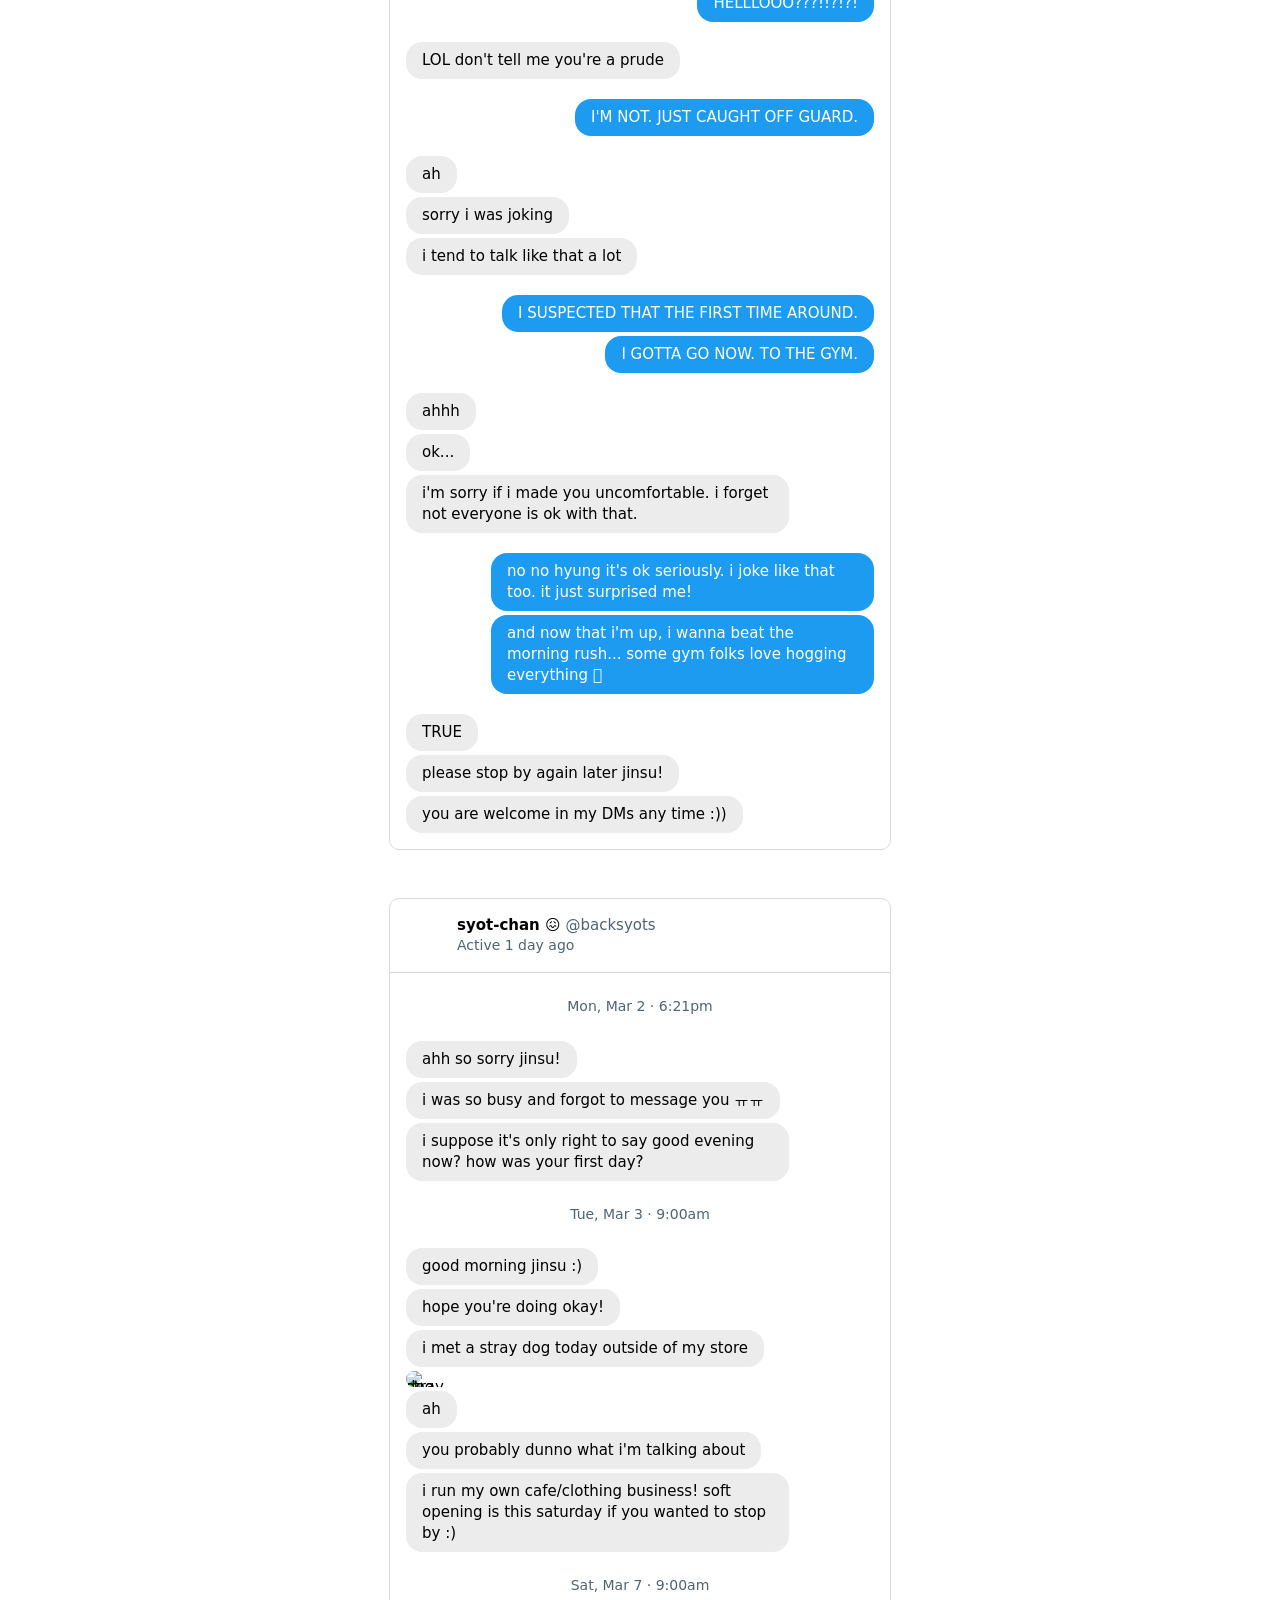
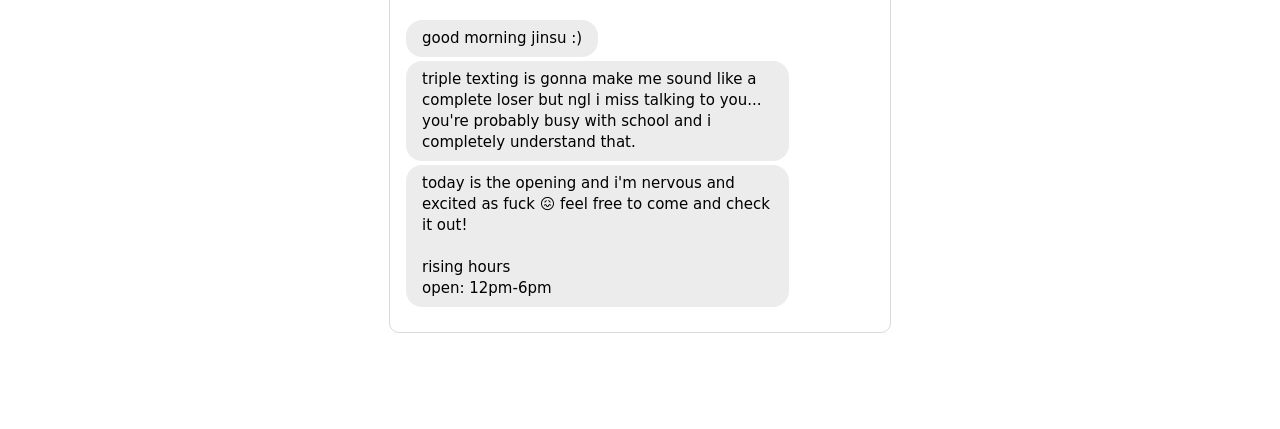
==== commit 9c4d16f5: "updated html" ====
--- a/index.html
+++ b/index.html
@@ -47,12 +47,12 @@
 
       <div class="account_userMeta">
         <div class="row">
-          <p><span class="icon icon--location"></span></p>
+          <p class="icon icon--location"></p>
           <p class="color--darkgrey">2001</p>
         </div>
 
         <div class="row">
-          <p><span class="icon icon--calendar"></span></p>
+          <p class="icon icon--calendar"></p>
           <p class="color--darkgrey">Joined November 2025</p>
         </div>
       </div>
@@ -89,7 +89,7 @@
           </p>
           <p class="date">Feb 14 · 9:23pm</p>
         </div>
-        <p><span class="icon icon--more"></span></p>
+        <p class="icon icon--more"></p>
       </div>
 
       <div class="tweet_text">
@@ -105,17 +105,19 @@
 
       <div class="tweet_footer">
           <div class="row">
-            <p><span class="icon icon--comments"></span></p><p>3</p>
-          </div>
-          <div class="row">
-            <p><span class="icon icon--retweets"></span></p><p>85</p>
-          </div>
-          <div class="row">
-            <p><span class="icon icon--likes"></span></p>
+            <p class="icon icon--comments"></p>
+            <p>3</p>
+          </div>
+          <div class="row">
+            <p class="icon icon--retweets"></p>
+            <p>85</p>
+          </div>
+          <div class="row">
+            <p class="icon icon--likes"></p>
             <p>214</p>
           </div>
           <div class="row tweet_footer--last">
-            <p><span class="icon icon--bookmarks"></span></p>
+            <p class="icon icon--bookmarks"></p>
           </div>
       </div>
     </div>
@@ -135,7 +137,7 @@
           </p>
           <p class="date">Feb 14 · 9:25pm</p>
         </div>
-        <p><span class="icon icon--more"></span></p>
+        <p class="icon icon--more"></p>
       </div>
       
       <div class="tweet_text">
@@ -144,16 +146,16 @@
 
       <div class="tweet_footer">
           <div class="row">
-            <p><span class="icon icon--comments"></span></p><p>1</p>
-          </div>
-          <div class="row">
-            <p><span class="icon icon--retweets"></span></p>
-          </div>
-          <div class="row">
-            <p><span class="icon icon--likes"></span></p><p>35</p>
-          </div>
-          <div class="row tweet_footer--last">
-            <p><span class="icon icon--bookmarks"></span></p>
+            <p class="icon icon--comments"></p><p>1</p>
+          </div>
+          <div class="row">
+            <p class="icon icon--retweets"></p>
+          </div>
+          <div class="row">
+            <p class="icon icon--likes"></p><p>35</p>
+          </div>
+          <div class="row tweet_footer--last">
+            <p class="icon icon--bookmarks"></p>
           </div>
       </div>
     </div>
@@ -173,23 +175,23 @@
           </p>
           <p class="date">Feb 14 · 9:27pm</p>
         </div>
-        <p><span class="icon icon--more"></span></p>
+        <p class="icon icon--more"></p>
       </div>
       <div class="tweet_text">
         <p>BECAUSE I DID?? fuck ass eunseok sent me on a blind date with a HUGE UPTIGHT LOSER and all it did was remind me why I DON'T FUCKING DATE. PEOPLE ARE SOOO WEIRD <span class="color--twitterblue">@eunodostres</span> man fuck you.</p>
       </div>
       <div class="tweet_footer">
           <div class="row">
-            <p><span class="icon icon--comments"></span></p><p>1</p>
-          </div>
-          <div class="row">
-            <p><span class="icon icon--retweets"></span></p>
-          </div>
-          <div class="row">
-            <p><span class="icon icon--likes"></span></p><p>18</p>
-          </div>
-          <div class="row tweet_footer--last">
-            <p><span class="icon icon--bookmarks"></span></p>
+            <p class="icon icon--comments"></p><p>1</p>
+          </div>
+          <div class="row">
+            <p class="icon icon--retweets"></p>
+          </div>
+          <div class="row">
+            <p class="icon icon--likes"></p><p>18</p>
+          </div>
+          <div class="row tweet_footer--last">
+            <p class="icon icon--bookmarks"></p>
           </div>
       </div>
     </div>
@@ -209,23 +211,23 @@
           </p>
           <p class="date">Feb 14 · 9:30pm</p>
         </div>
-        <p><span class="icon icon--more"></span></p>
+        <p class="icon icon--more"></p>
       </div>
       <div class="tweet_text">
         <p>DUDE I SAID I WAS SORRY... friend said he was a chill guy pls don't shoot the messenger 🤷‍♀️ i'll treat you to a meal as reparations... for your struggle hour today</p>
       </div>
       <div class="tweet_footer">
           <div class="row">
-            <p><span class="icon icon--comments"></span></p><p>1</p>
-          </div>
-          <div class="row">
-            <p><span class="icon icon--retweets"></span></p>
-          </div>
-          <div class="row">
-            <p><span class="icon icon--likes"></span></p><p>5</p>
-          </div>
-          <div class="row tweet_footer--last">
-            <p><span class="icon icon--bookmarks"></span></p>
+            <p class="icon icon--comments"></p><p>1</p>
+          </div>
+          <div class="row">
+            <p class="icon icon--retweets"></p>
+          </div>
+          <div class="row">
+            <p class="icon icon--likes"></p><p>5</p>
+          </div>
+          <div class="row tweet_footer--last">
+            <p class="icon icon--bookmarks"></p>
           </div>
       </div>
     </div>
@@ -245,23 +247,23 @@
           </p>
           <p class="date">Feb 14 · 9:32pm</p>
         </div>
-        <p><span class="icon icon--more"></span></p>
+        <p class="icon icon--more"></p>
       </div>
       <div class="tweet_text">
         <p>MORE LIKE STRUGGLE HOUR(S) INCLUDING MY MENTAL PREP TIME AND THE HORRIFIC EMOTIONAL AFTERMATH... i demand an expensive 7-course meal worth ₩100,000. don't be cheap.</p>
       </div>
       <div class="tweet_footer">
           <div class="row">
-            <p><span class="icon icon--comments"></span></p><p>1</p>
-          </div>
-          <div class="row">
-            <p><span class="icon icon--retweets"></span></p>
-          </div>
-          <div class="row">
-            <p><span class="icon icon--likes"></span></p><p>9</p>
-          </div>
-          <div class="row tweet_footer--last">
-            <p><span class="icon icon--bookmarks"></span></p>
+            <p class="icon icon--comments"></p><p>1</p>
+          </div>
+          <div class="row">
+            <p class="icon icon--retweets"></p>
+          </div>
+          <div class="row">
+            <p class="icon icon--likes"></p><p>9</p>
+          </div>
+          <div class="row tweet_footer--last">
+            <p class="icon icon--bookmarks"></p>
           </div>
       </div>
     </div>
@@ -281,23 +283,23 @@
           </p>
           <p class="date">Feb 14 · 9:32pm</p>
         </div>
-        <p><span class="icon icon--more"></span></p>
+        <p class="icon icon--more"></p>
       </div>
       <div class="tweet_text">
         <p>acting like the most beautiful angel didn't just grace you with their presence today 🤥🤥 for that alone, i ask for a discounted price: ₩50,000 at a regular restaurant with unlimited alcohol</p>
       </div>
       <div class="tweet_footer">
           <div class="row">
-            <p><span class="icon icon--comments"></span></p><p>1</p>
-          </div>
-          <div class="row">
-            <p><span class="icon icon--retweets"></span></p>
-          </div>
-          <div class="row">
-            <p><span class="icon icon--likes"></span></p><p>7</p>
-          </div>
-          <div class="row tweet_footer--last">
-            <p><span class="icon icon--bookmarks"></span></p>
+            <p class="icon icon--comments"></p><p>1</p>
+          </div>
+          <div class="row">
+            <p class="icon icon--retweets"></p>
+          </div>
+          <div class="row">
+            <p class="icon icon--likes"></p><p>7</p>
+          </div>
+          <div class="row tweet_footer--last">
+            <p class="icon icon--bookmarks"></p>
           </div>
       </div>
     </div>
@@ -317,23 +319,23 @@
           </p>
           <p class="date">Feb 14 · 9:33pm</p>
         </div>
-        <p><span class="icon icon--more"></span></p>
+        <p class="icon icon--more"></p>
       </div>
       <div class="tweet_text">
         <p>bruh. you know full well i don't drink much so unlimited alcohol is wasted on me. make it ₩75,000 at at ayce crab shack</p>
       </div>
       <div class="tweet_footer">
         <div class="row">
-          <p><span class="icon icon--comments"></span></p><p>1</p>
+          <p class="icon icon--comments"></p><p>1</p>
         </div>
         <div class="row">
-          <p><span class="icon icon--retweets"></span></p>
+          <p class="icon icon--retweets"></p>
         </div>
         <div class="row">
-          <p><span class="icon icon--likes"></span></p><p>3</p>
+          <p class="icon icon--likes"></p><p>3</p>
         </div>
         <div class="row tweet_footer--last">
-          <p><span class="icon icon--bookmarks"></span></p>
+          <p class="icon icon--bookmarks"></p>
         </div>
       </div>          
     </div>
@@ -353,23 +355,23 @@
           </p>
           <p class="date">Feb 14 · 9:33pm</p>
         </div>
-        <p><span class="icon icon--more"></span></p>
+        <p class="icon icon--more"></p>
       </div>
       <div class="tweet_text">
           <p>UGH FINE. whatever your heart desires...</p>
       </div>
       <div class="tweet_footer">
           <div class="row">
-            <p><span class="icon icon--comments"></span></p><p>1</p>
-          </div>
-          <div class="row">
-            <p><span class="icon icon--retweets"></span></p>
-          </div>
-          <div class="row">
-            <p><span class="icon icon--likes"></span></p><p>2</p>
-          </div>
-          <div class="row tweet_footer--last">
-            <p><span class="icon icon--bookmarks"></span></p>
+            <p class="icon icon--comments"></p><p>1</p>
+          </div>
+          <div class="row">
+            <p class="icon icon--retweets"></p>
+          </div>
+          <div class="row">
+            <p class="icon icon--likes"></p><p>2</p>
+          </div>
+          <div class="row tweet_footer--last">
+            <p class="icon icon--bookmarks"></p>
           </div>
       </div>
     </div>
@@ -389,7 +391,7 @@
           </p>
           <p class="date">Feb 14 · 9:25pm</p>
         </div>
-        <p><span class="icon icon--more"></span></p>
+        <p class="icon icon--more"></p>
       </div>
       
       <div class="tweet_text">
@@ -398,16 +400,16 @@
 
       <div class="tweet_footer">
           <div class="row">
-            <p><span class="icon icon--comments"></span></p><p>1</p>
-          </div>
-          <div class="row">
-            <p><span class="icon icon--retweets"></span></p>
-          </div>
-          <div class="row">
-            <p><span class="icon icon--likes"></span></p><p>2</p>
-          </div>
-          <div class="row tweet_footer--last">
-            <p><span class="icon icon--bookmarks"></span></p>
+            <p class="icon icon--comments"></p><p>1</p>
+          </div>
+          <div class="row">
+            <p class="icon icon--retweets"></p>
+          </div>
+          <div class="row">
+            <p class="icon icon--likes"></p><p>2</p>
+          </div>
+          <div class="row tweet_footer--last">
+            <p class="icon icon--bookmarks"></p>
           </div>
       </div>
     </div>
@@ -427,23 +429,23 @@
           </p>
           <p class="date">Feb 14 · 9:33pm</p>
         </div>
-        <p><span class="icon icon--more"></span></p>
+        <p class="icon icon--more"></p>
       </div>
       <div class="tweet_text">
         <p>YESSS!!!</p>
       </div>
       <div class="tweet_footer">
         <div class="row">
-          <p><span class="icon icon--comments"></span></p>
+          <p class="icon icon--comments"></p>
         </div>
         <div class="row">
-          <p><span class="icon icon--retweets"></span></p>
+          <p class="icon icon--retweets"></p>
         </div>
         <div class="row">
-          <p><span class="icon icon--likes"></span></p><p>2</p>
+          <p class="icon icon--likes"></p><p>2</p>
         </div>
         <div class="row tweet_footer--last">
-          <p><span class="icon icon--bookmarks"></span></p>
+          <p class="icon icon--bookmarks"></p>
         </div>
       </div>          
     </div>
@@ -471,12 +473,12 @@
 
       <div class="account_userMeta">
         <div class="row">
-          <p><span class="icon icon--location"></span></p>
+          <p class="icon icon--location"></p>
           <p class="color--darkgrey">'00 seoul</p>
         </div>
 
         <div class="row">
-          <p><span class="icon icon--calendar"></span></p>
+          <p class="icon icon--calendar"></p>
           <p class="color--darkgrey">Joined September 2023</p>
         </div>
       </div>
@@ -513,7 +515,7 @@
           </p>
           <p class="date">Feb 19 · 10:27pm</p>
         </div>
-        <p><span class="icon icon--more"></span></p>
+        <p class="icon icon--more"></p>
       </div>
 
       <div class="tweet_text">
@@ -526,16 +528,16 @@
       </p>
       <div class="tweet_footer">
           <div class="row">
-            <p><span class="icon icon--comments"></span></p><p>21</p>
-          </div>
-          <div class="row">
-            <p><span class="icon icon--retweets"></span></p><p>3.5k</p>
-          </div>
-          <div class="row">
-            <p><span class="icon icon--likes"></span></p><p>6.9k</p>
-          </div>
-          <div class="row tweet_footer--last">
-            <p><span class="icon icon--bookmarks"></span></p>
+            <p class="icon icon--comments"></p><p>21</p>
+          </div>
+          <div class="row">
+            <p class="icon icon--retweets"></p><p>3.5k</p>
+          </div>
+          <div class="row">
+            <p class="icon icon--likes"></p><p>6.9k</p>
+          </div>
+          <div class="row tweet_footer--last">
+            <p class="icon icon--bookmarks"></p>
           </div>
       </div>
     </div>
@@ -555,7 +557,7 @@
           </p>
           <p class="date">Feb 19 · 10:31pm</p>
         </div>
-        <p><span class="icon icon--more"></span></p>
+        <p class="icon icon--more"></p>
       </div>
       <div class="tweet_text">
           <p>feeling so feverish... i'm bricked up super hard like shittttt i want to fuck someone so bad</p>
@@ -565,13 +567,13 @@
             <p class="icon icon--comments"><p><p>10</p>
           </div>
           <div class="row">
-            <p class="icon icon--retweets-filled"></p><p>531</p>
+            <p class="icon icon--retweets"></p><p>531</p>
           </div>
           <div class="row">
             <p class="icon icon--likes"><p>2.3k</p>
           </div>
           <div class="row tweet_footer--last">
-            <p><span class="icon icon--bookmarks"></span></p>
+            <p class="icon icon--bookmarks"></p>
           </div>
       </div>
     </div>
@@ -591,23 +593,26 @@
           </p>
           <p class="date">Feb 19 · 10:40pm</p>
         </div>
-        <p><span class="icon icon--more"></span></p>
+        <p class="icon icon--more"></p>
       </div>
       <div class="tweet_text">
           <p>ffucckkkckkkkkkkkkkkkkkk</p>
       </div>
       <div class="tweet_footer">
           <div class="row">
-            <p><span class="icon icon--comments"></span>2</p>
-          </div>
-          <div class="row">
-            <p><span class="icon icon--retweets"></span></p><p>102</p>
-          </div>
-          <div class="row">
-            <p><span class="icon icon--likes"></span>238</p>
-          </div>
-          <div class="row tweet_footer--last">
-            <p><span class="icon icon--bookmarks"></span></p>
+            <p class="icon icon--comments"></p>
+            <p>2</p>
+          </div>
+          <div class="row">
+            <p class="icon icon--retweets"></p>
+            <p>102</p>
+          </div>
+          <div class="row">
+            <p class="icon icon--likes"></p>
+            <p>238</p>
+          </div>
+          <div class="row tweet_footer--last">
+            <p class="icon icon--bookmarks"></p>
           </div>
       </div>
     </div>
@@ -627,23 +632,26 @@
           </p>
           <p class="date">Feb 15 · 1:54am</p>
         </div>
-        <p><span class="icon icon--more"></span></p>
+        <p class="icon icon--more"></p>
       </div>
       <div class="tweet_text">
           <p>i'm horny as fuck shittttt</p>
       </div>
       <div class="tweet_footer">
           <div class="row">
-            <p><span class="icon icon--comments"></span>18</p>
-          </div>
-          <div class="row">
-            <p><span class="icon icon--retweets"></span></p><p>2.8k</p>
-          </div>
-          <div class="row">
-            <p><span class="icon icon--likes"></span>11k</p>
-          </div>
-          <div class="row tweet_footer--last">
-            <p><span class="icon icon--bookmarks"></span></p>
+            <p class="icon icon--comments"></p>
+            <p>18</p>
+          </div>
+          <div class="row">
+            <p class="icon icon--retweets"></p>
+            <p>2.8k</p>
+          </div>
+          <div class="row">
+            <p class="icon icon--likes"></p>
+            <p>11k</p>
+          </div>
+          <div class="row tweet_footer--last">
+            <p class="icon icon--bookmarks"></p>
           </div>
       </div>
     </div>
@@ -663,7 +671,7 @@
           </p>
           <p class="date">Feb 14 · 6:00pm</p>
         </div>
-        <p><span class="icon icon--more"></span></p>
+        <p class="icon icon--more"></p>
       </div>
       <div class="tweet_text">
           <p>
@@ -677,16 +685,19 @@
 
       <div class="tweet_footer">
           <div class="row">
-            <p><span class="icon icon--comments"></span>31</p>
-          </div>
-          <div class="row">
-            <p><span class="icon icon--retweets"></span></p><p>10k</p>
-          </div>
-          <div class="row">
-            <p><span class="icon icon--likes"></span>25k</p>
-          </div>
-          <div class="row tweet_footer--last">
-            <p><span class="icon icon--bookmarks"></span></p>
+            <p class="icon icon--comments"></p>
+            <p>31</p>
+          </div>
+          <div class="row">
+            <p class="icon icon--retweets"></p>
+            <p>12k</p>
+          </div>
+          <div class="row">
+            <p class="icon icon--likes">
+            <p>25k</p>
+          </div>
+          <div class="row tweet_footer--last">
+            <p class="icon icon--bookmarks"></p>
           </div>
       </div>
     </div>
@@ -712,7 +723,7 @@
           </p>
           <p class="date">Feb 20 · 5:21pm</p>
         </div>
-        <p><span class="icon icon--more"></span></p>
+        <p class="icon icon--more"></p>
       </div>
 
       <div class="tweet_text">
@@ -725,16 +736,19 @@
       </p>
       <div class="tweet_footer">
           <div class="row">
-            <p><span class="icon icon--comments"></span>13</p>
-          </div>
-          <div class="row">
-            <p><span class="icon icon--retweets-filled"></span><span class="color--green">26</span></p>
-          </div>
-          <div class="row">
-            <p><span class="icon icon--likes-filled"></span><span class="color--pink">252</span></p>
-          </div>
-          <div class="row tweet_footer--last">
-            <p><span class="icon icon--bookmarks"></span></p>
+            <p class="icon icon--comments"></p>
+            <p>13</p>
+          </div>
+          <div class="row">
+            <p class="icon icon--retweets-filled"></p>
+            <p class="color--green">26</p>
+          </div>
+          <div class="row">
+            <p class="icon icon--likes-filled"></p>
+            <p class="color--pink">252</p>
+          </div>
+          <div class="row tweet_footer--last">
+            <p class="icon icon--bookmarks"></p>
           </div>
       </div>
     </div>
@@ -753,7 +767,7 @@
           </p>
           <p class="date">Feb 20 · 5:29pm</p>
         </div>
-        <p><span class="icon icon--more"></span></p>
+        <p class="icon icon--more"></p>
       </div>
 
       <div class="tweet_text">
@@ -763,16 +777,17 @@
       </div>
       <div class="tweet_footer">
           <div class="row">
-            <p><span class="icon icon--comments"></span></p>
-          </div>
-          <div class="row">
-            <p><span class="icon icon--retweets"></p>
-          </div>
-          <div class="row">
-            <p><span class="icon icon--likes-filled"></span><span class="color--pink">10</span></p>
-          </div>
-          <div class="row tweet_footer--last">
-            <p><span class="icon icon--bookmarks"></span></p>
+            <p class="icon icon--comments"></p>
+          </div>
+          <div class="row">
+            <p class="icon icon--retweets"></p>
+          </div>
+          <div class="row">
+            <p class="icon icon--likes-filled"></p>
+            <p class="color--pink">10</p>
+          </div>
+          <div class="row tweet_footer--last">
+            <p class="icon icon--bookmarks"></p>
           </div>
       </div>
     </div>
@@ -791,7 +806,7 @@
           </p>
           <p class="date">Feb 20 · 5:21pm</p>
         </div>
-        <p><span class="icon icon--more"></span></p>
+        <p class="icon icon--more"></p>
       </div>
 
       <div class="tweet_text">
@@ -801,16 +816,16 @@
       </div>
       <div class="tweet_footer">
           <div class="row">
-            <p><span class="icon icon--comments"></span></p>
-          </div>
-          <div class="row">
-            <p><span class="icon icon--retweets"></span></p><p></p>
-          </div>
-          <div class="row">
-            <p><span class="icon icon--likes-filled"></span><span class="color--pink">25</span></p>
-          </div>
-          <div class="row tweet_footer--last">
-            <p><span class="icon icon--bookmarks"></span></p>
+            <p class="icon icon--comments"></p>
+          </div>
+          <div class="row">
+            <p class="icon icon--retweets"></p>
+          </div>
+          <div class="row">
+            <p class="icon icon--likes-filled"><p class="color--pink">25</p>
+          </div>
+          <div class="row tweet_footer--last">
+            <p class="icon icon--bookmarks"></p>
           </div>
       </div>
     </div>
@@ -835,7 +850,7 @@
           </p>
           <p class="date">June 21, 2025 · 6:00pm</p>
         </div>
-        <p><span class="icon icon--more"></span></p>
+        <p class="icon icon--more"></p>
       </div>
 
       <div class="tweet_text">
@@ -849,16 +864,17 @@
       </p>
       <div class="tweet_footer">
           <div class="row">
-            <p><span class="icon icon--comments"></span></p><p>50</p>
-          </div>
-          <div class="row">
-            <p><span class="icon icon--retweets"></span></p><p></p><p>11k</p>
-          </div>
-          <div class="row">
-            <p><span class="icon icon--likes-filled"></span><span class="color--pink">45k</span></p>
-          </div>
-          <div class="row tweet_footer--last">
-            <p><span class="icon icon--bookmarks-saved"></span></p>
+            <p class="icon icon--comments"></p><p>50</p>
+          </div>
+          <div class="row">
+            <p class="icon icon--retweets"></p><p>11k</p>
+          </div>
+          <div class="row">
+            <p class="icon icon--likes-filled"></p>
+            <p class="color--pink">45k</p>
+          </div>
+          <div class="row tweet_footer--last">
+            <p class="icon icon--bookmarks-saved"></p>
           </div>
       </div>
     </div>
@@ -884,21 +900,21 @@
           </p>
           <p class="date">Feb 21 · 8:52am</p>
         </div>
-        <p><span class="icon icon--more"></span></p>
+        <p class="icon icon--more"></p>
       </div>
       <p><img class="tweet_img" src="https://images.squidge.org/images/2026/10/04/meme_gazing.png" alt="meme of guy gazing into the city, caption says Fuck."></p>
       <div class="tweet_footer">
           <div class="row">
-            <p><span class="icon icon--comments"></span></p>
-          </div>
-          <div class="row">
-            <p><span class="icon icon--retweets"></span></p><p></p>
-          </div>
-          <div class="row">
-            <p><span class="icon icon--likes"></span></p>
-          </div>
-          <div class="row tweet_footer--last">
-            <p><span class="icon icon--bookmarks"></span></p>
+            <p class="icon icon--comments"></p>
+          </div>
+          <div class="row">
+            <p class="icon icon--retweets"></p>
+          </div>
+          <div class="row">
+            <p class="icon icon--likes"></p>
+          </div>
+          <div class="row tweet_footer--last">
+            <p class="icon icon--bookmarks"></p>
           </div>
       </div>
     </div>
--- a/stylesheet_v5.css
+++ b/stylesheet_v5.css
@@ -391,7 +391,7 @@
 .dm_sender, .dm_receiver {
   display: flex;
   flex-direction: column;
-  margin-bottom: 12px;
+  margin-bottom: 16px;
 }
 
 .dm_sender .message {
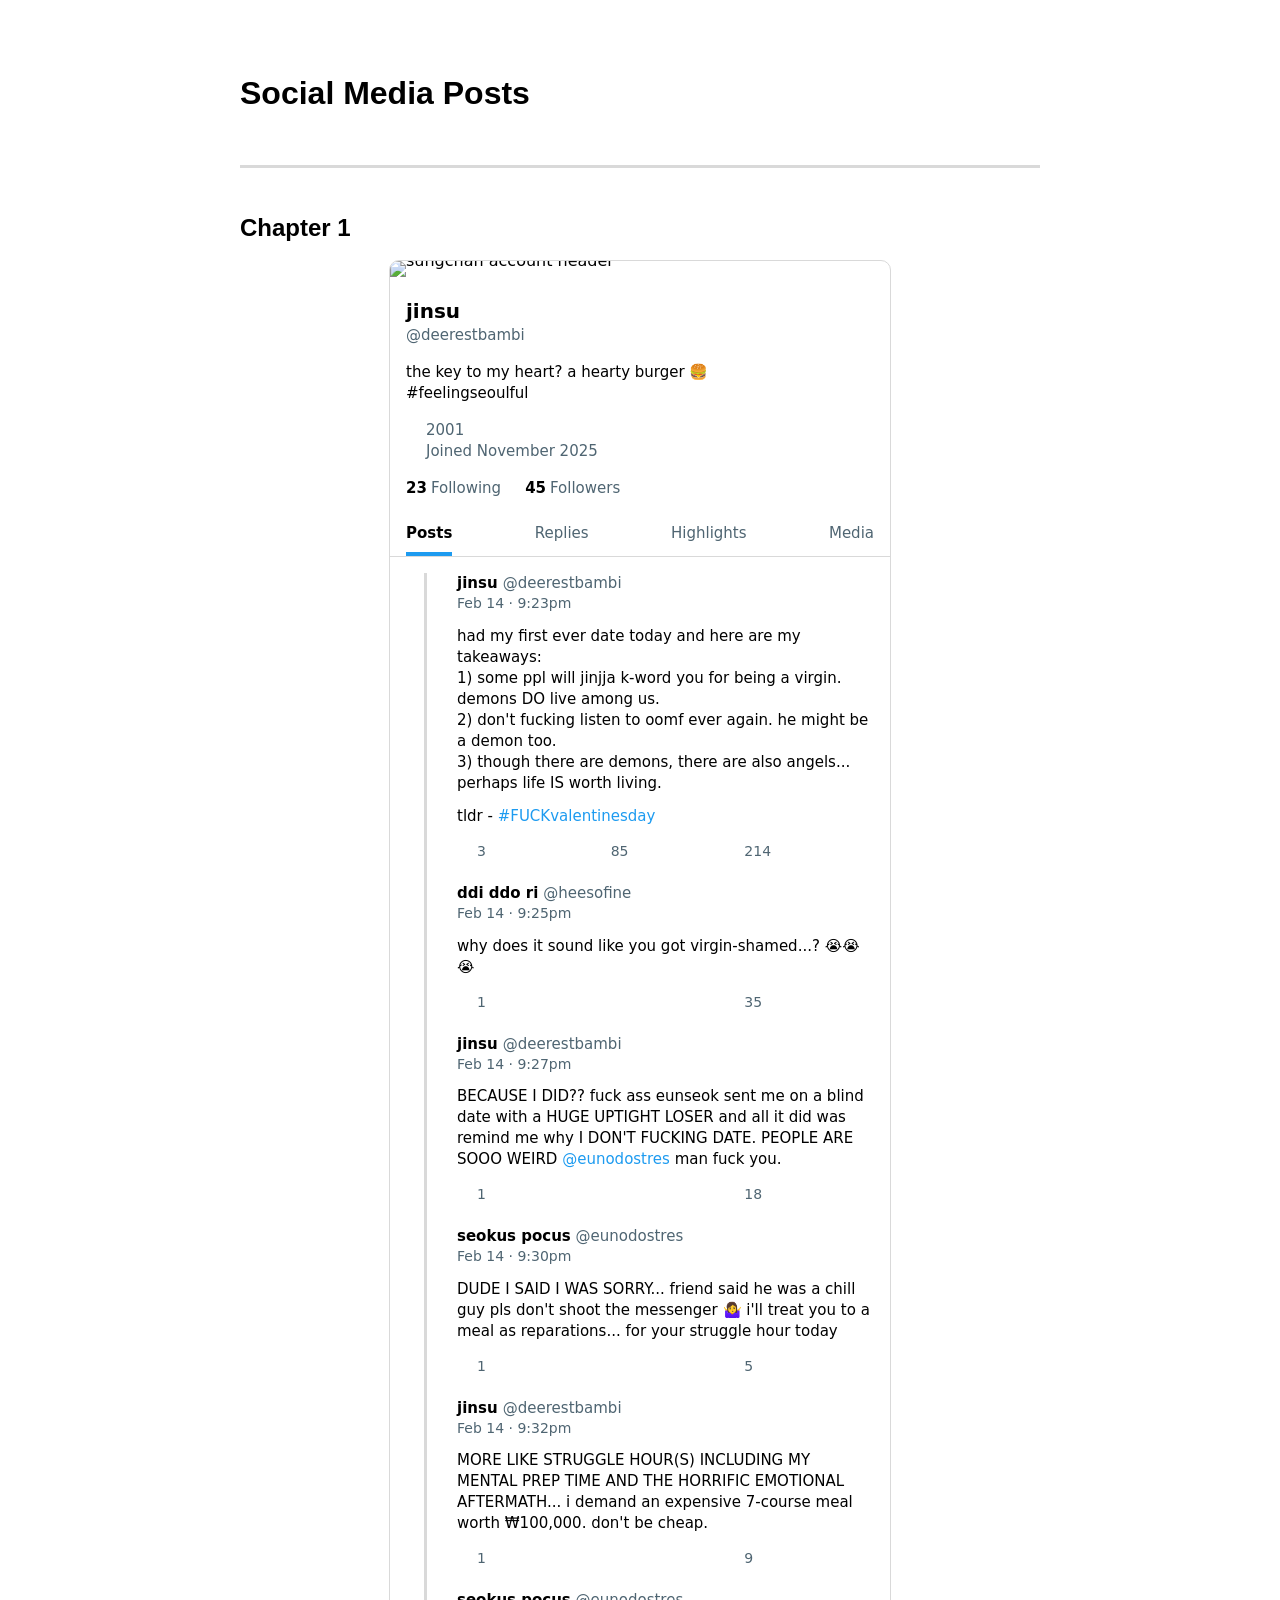
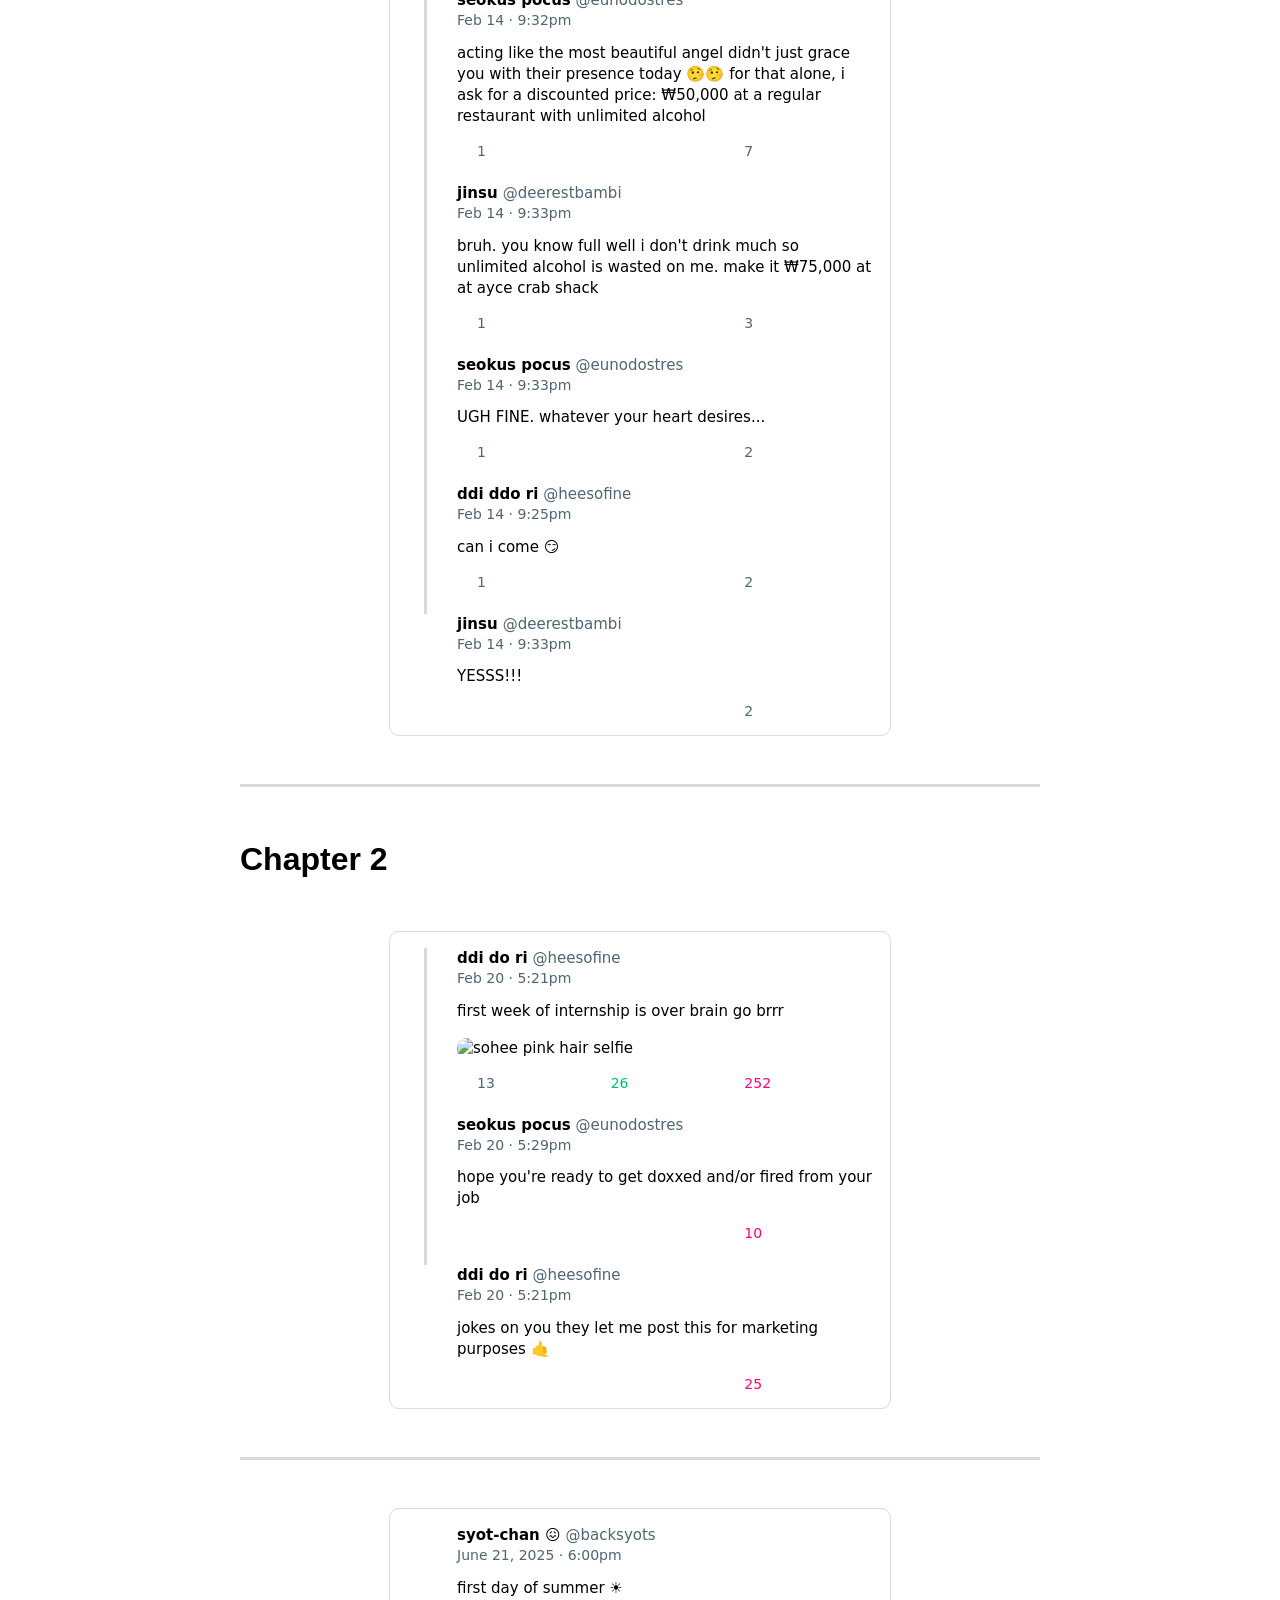
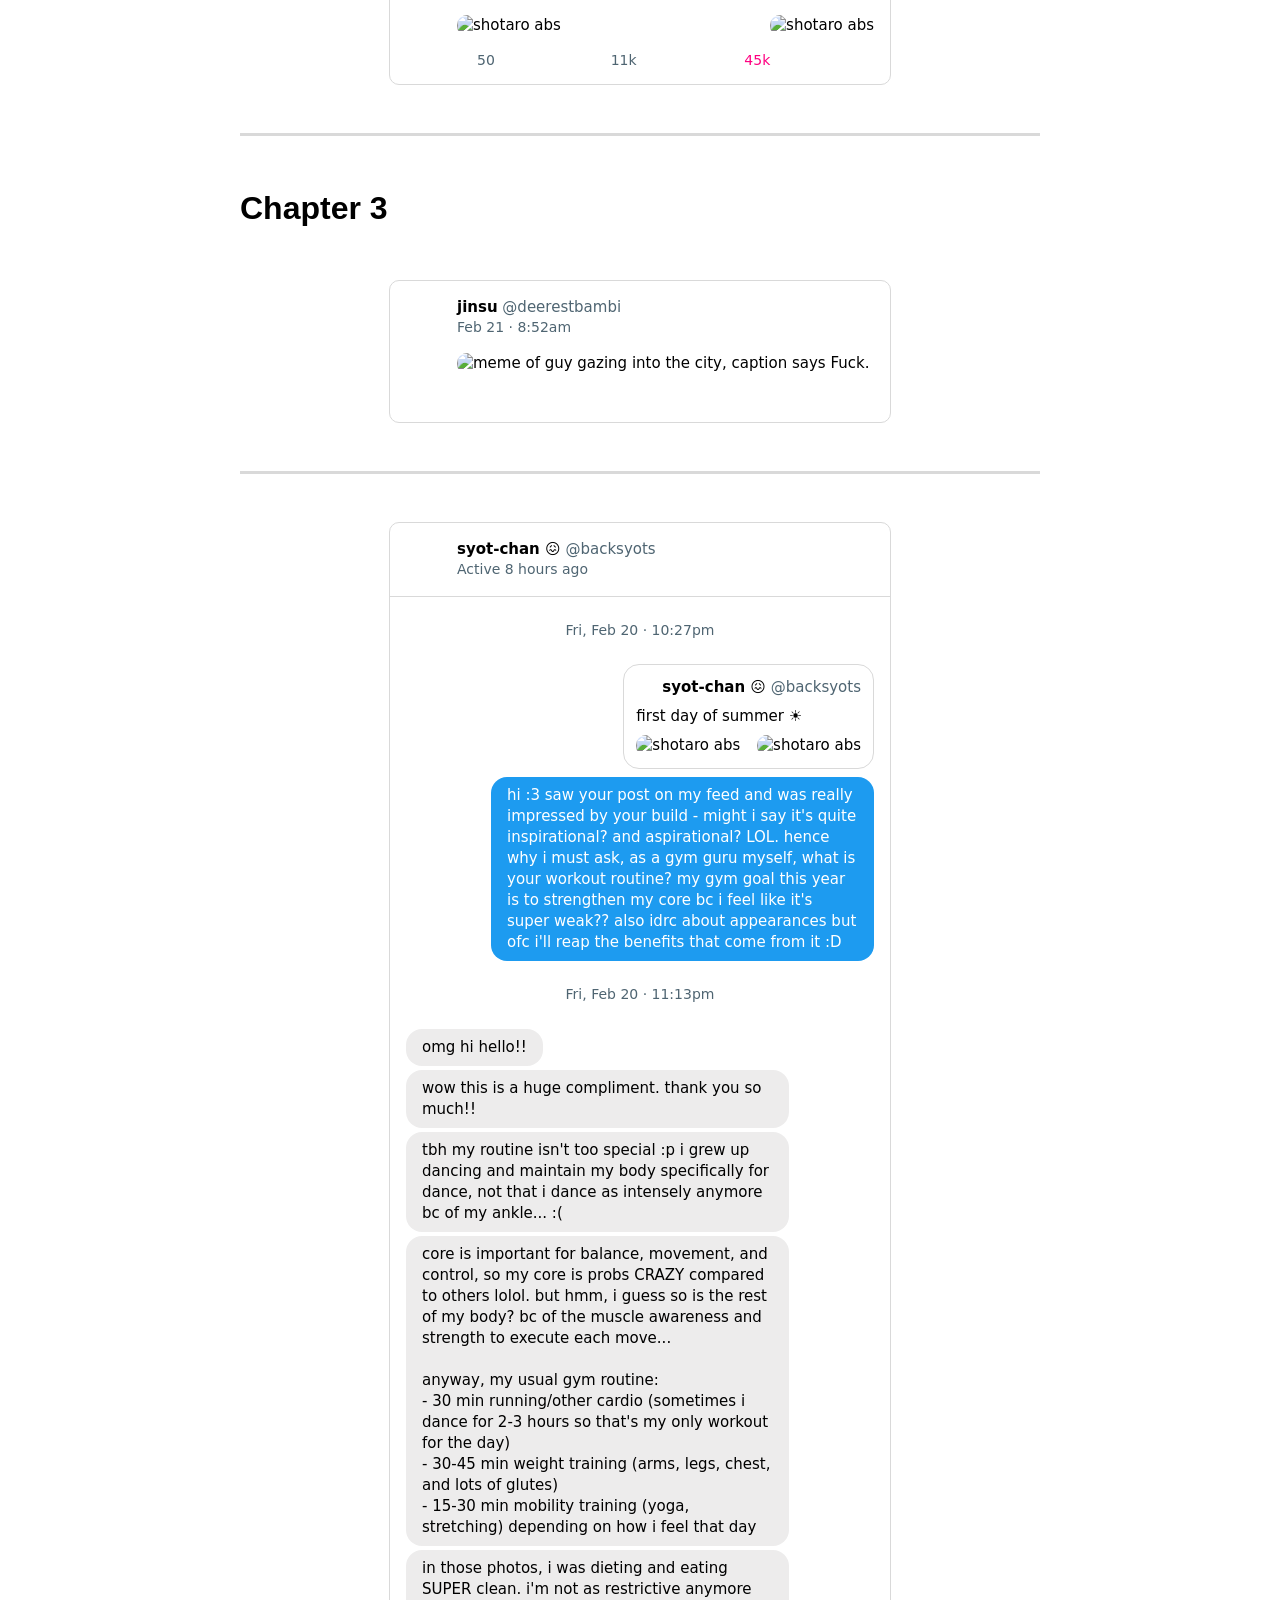
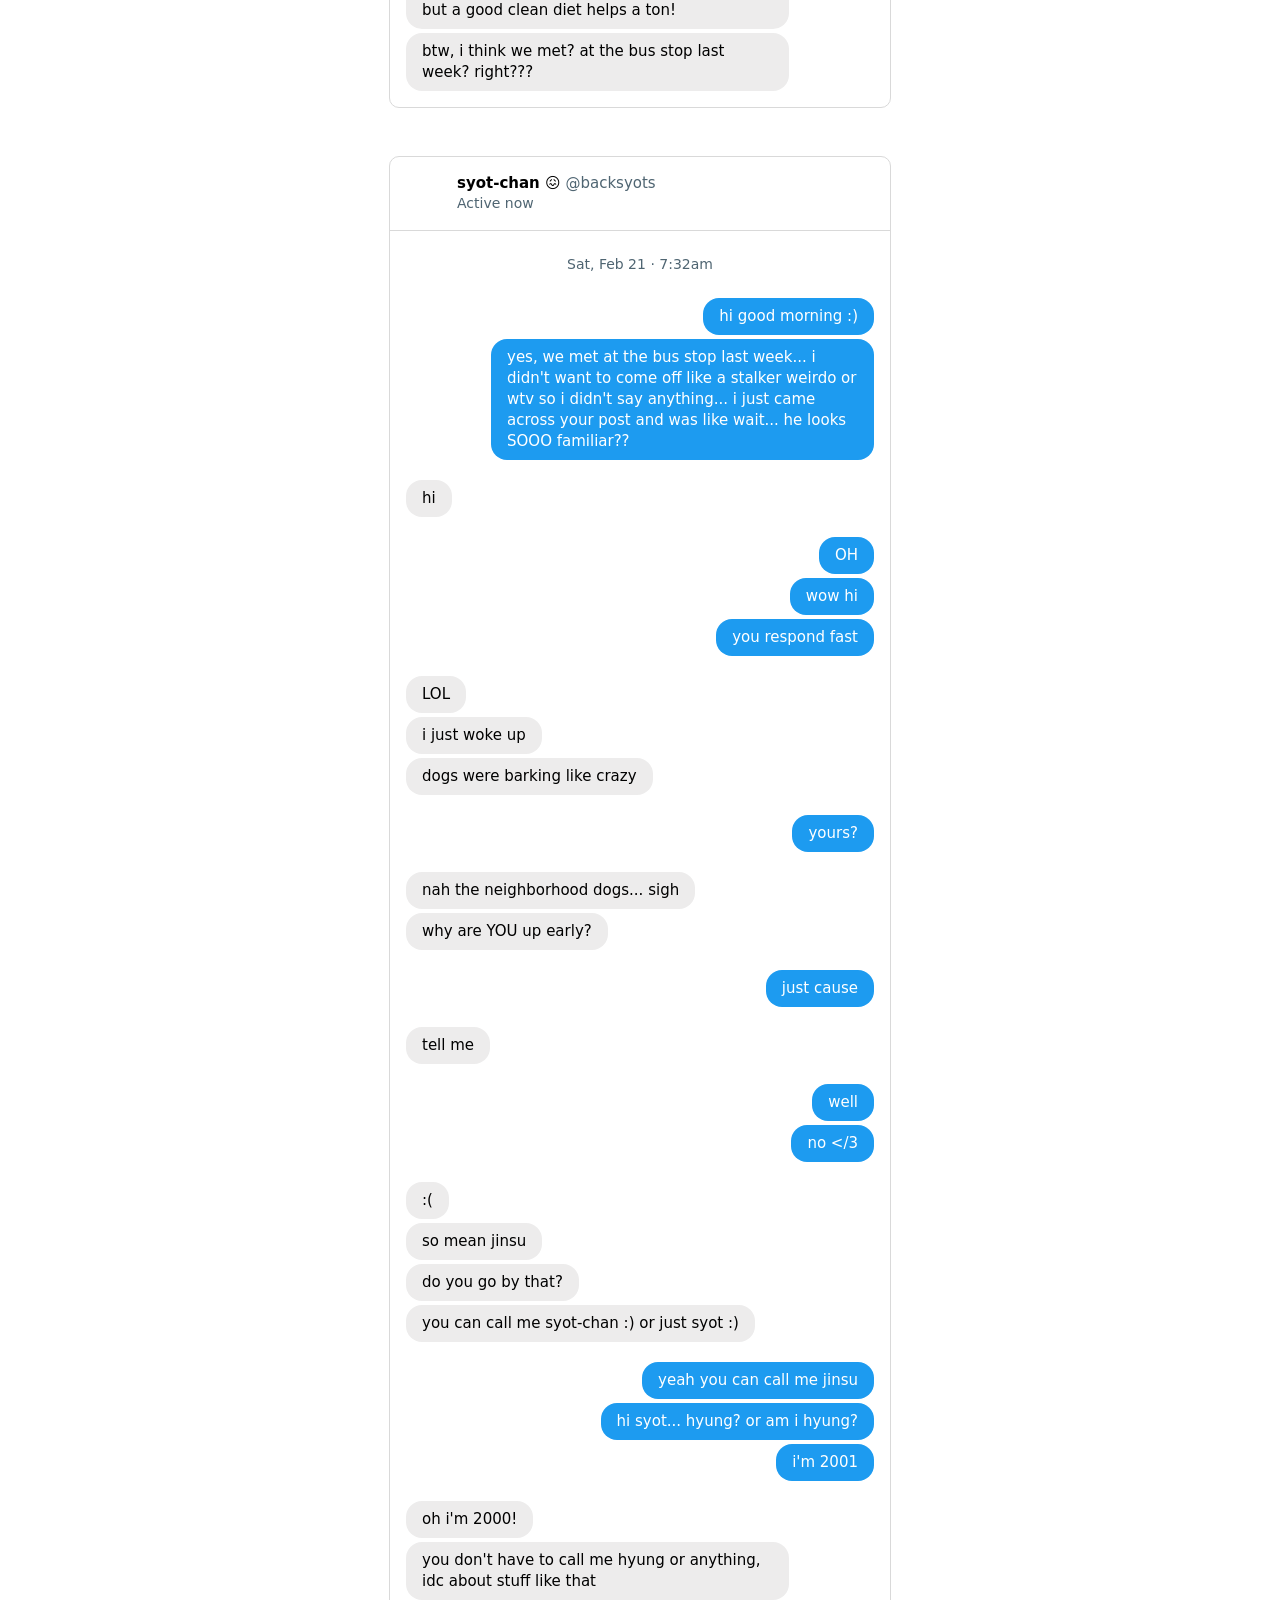
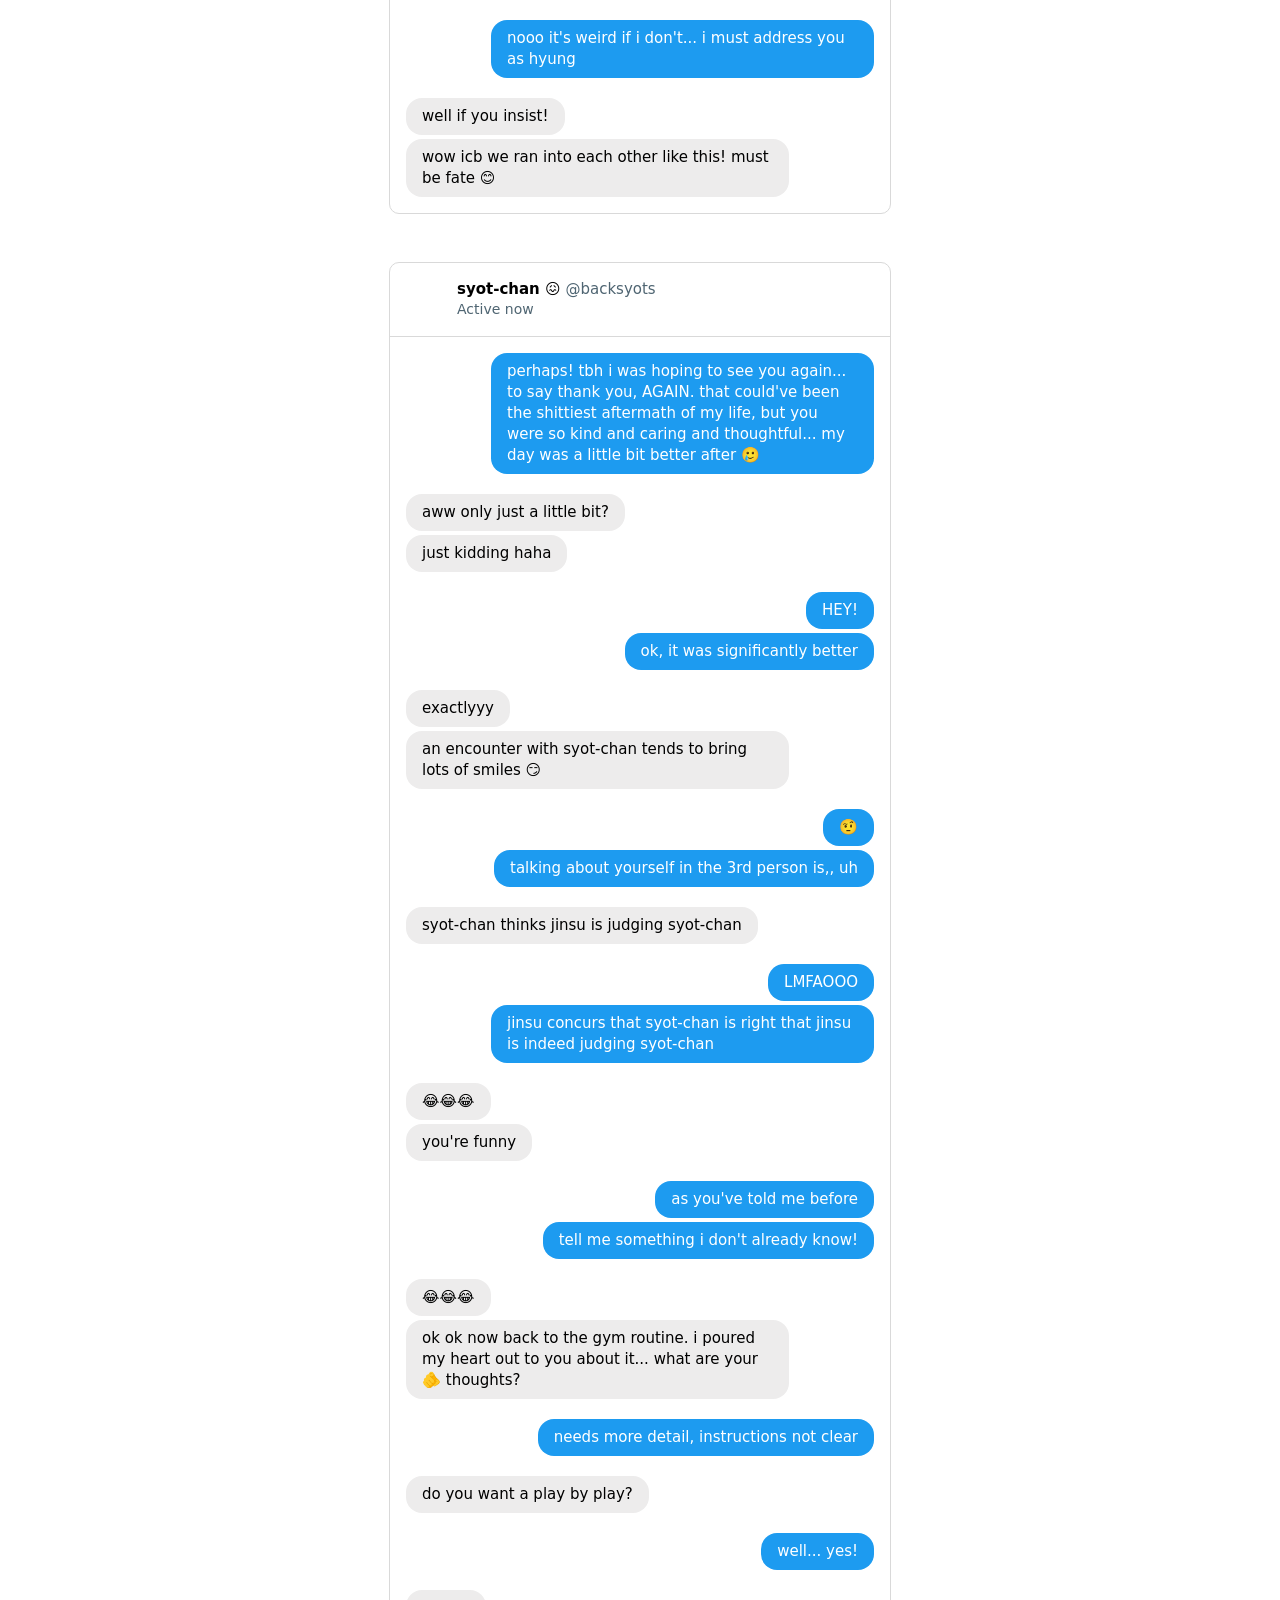
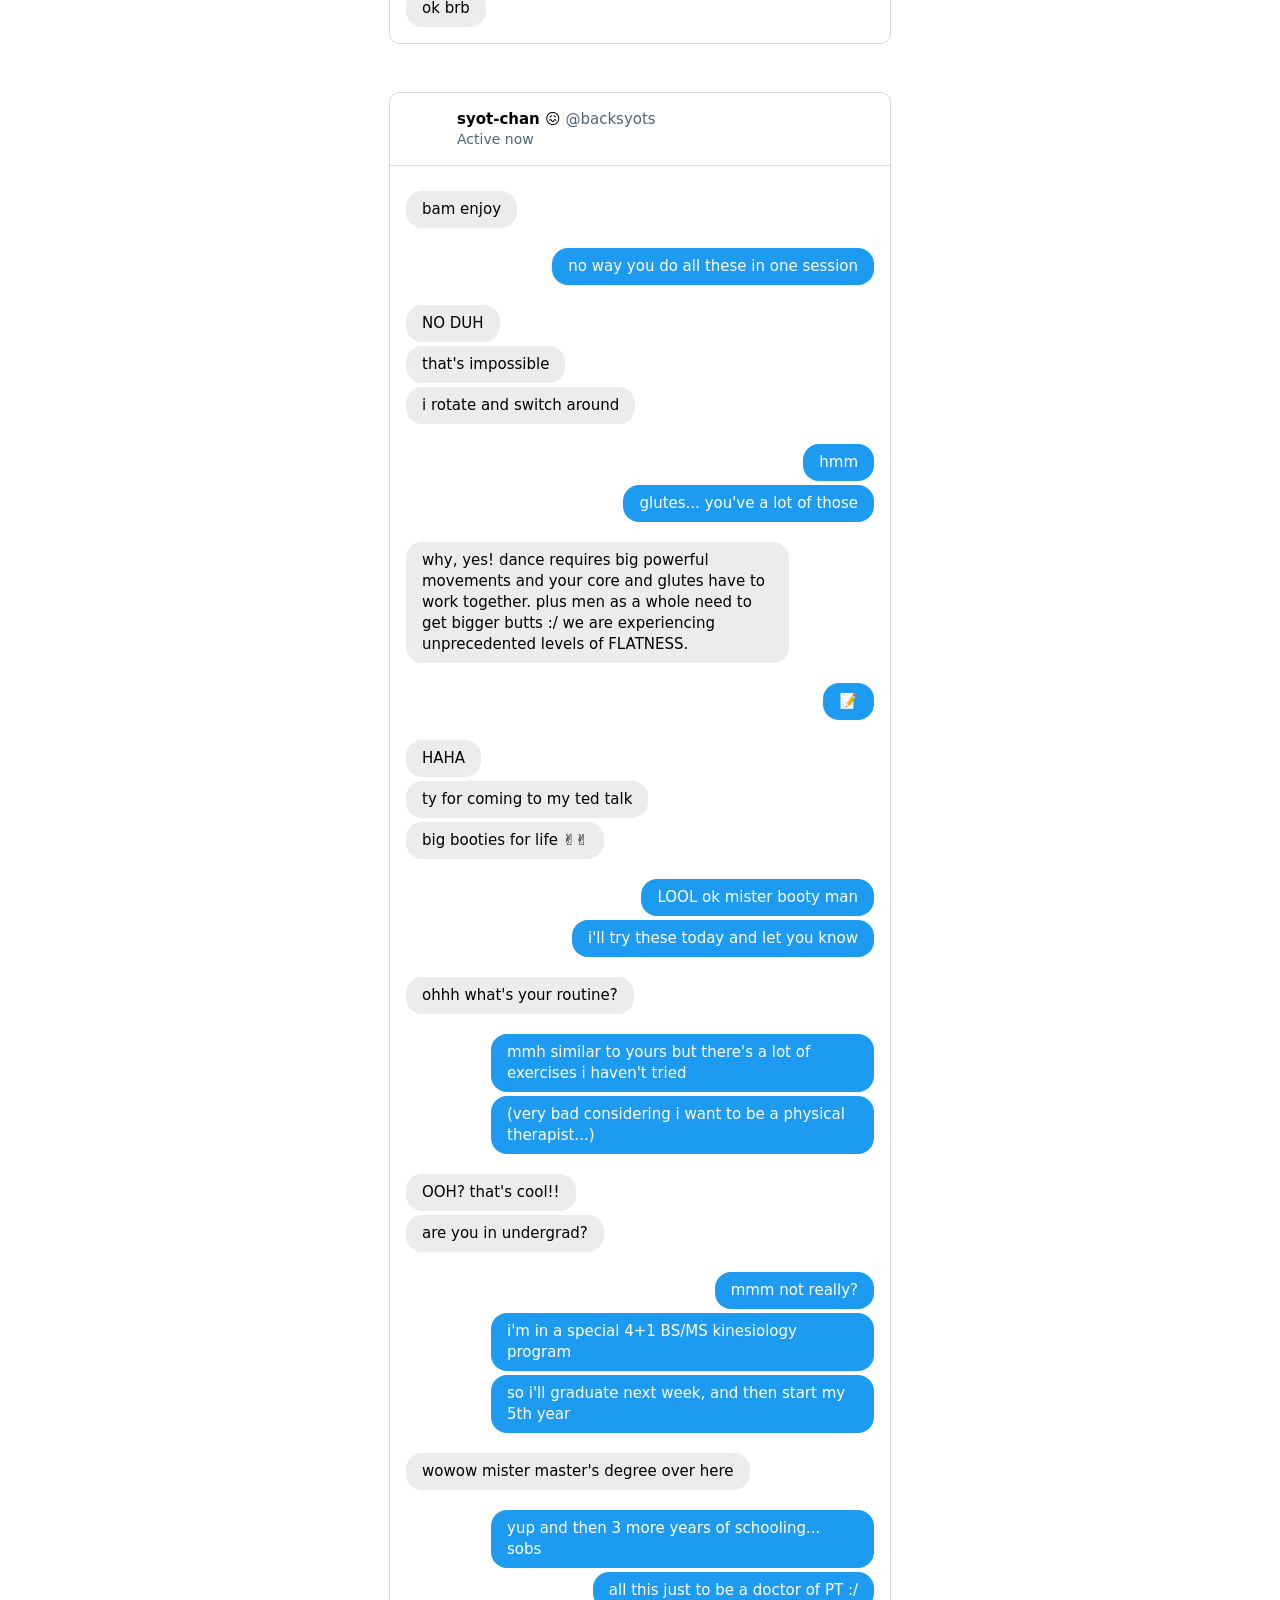
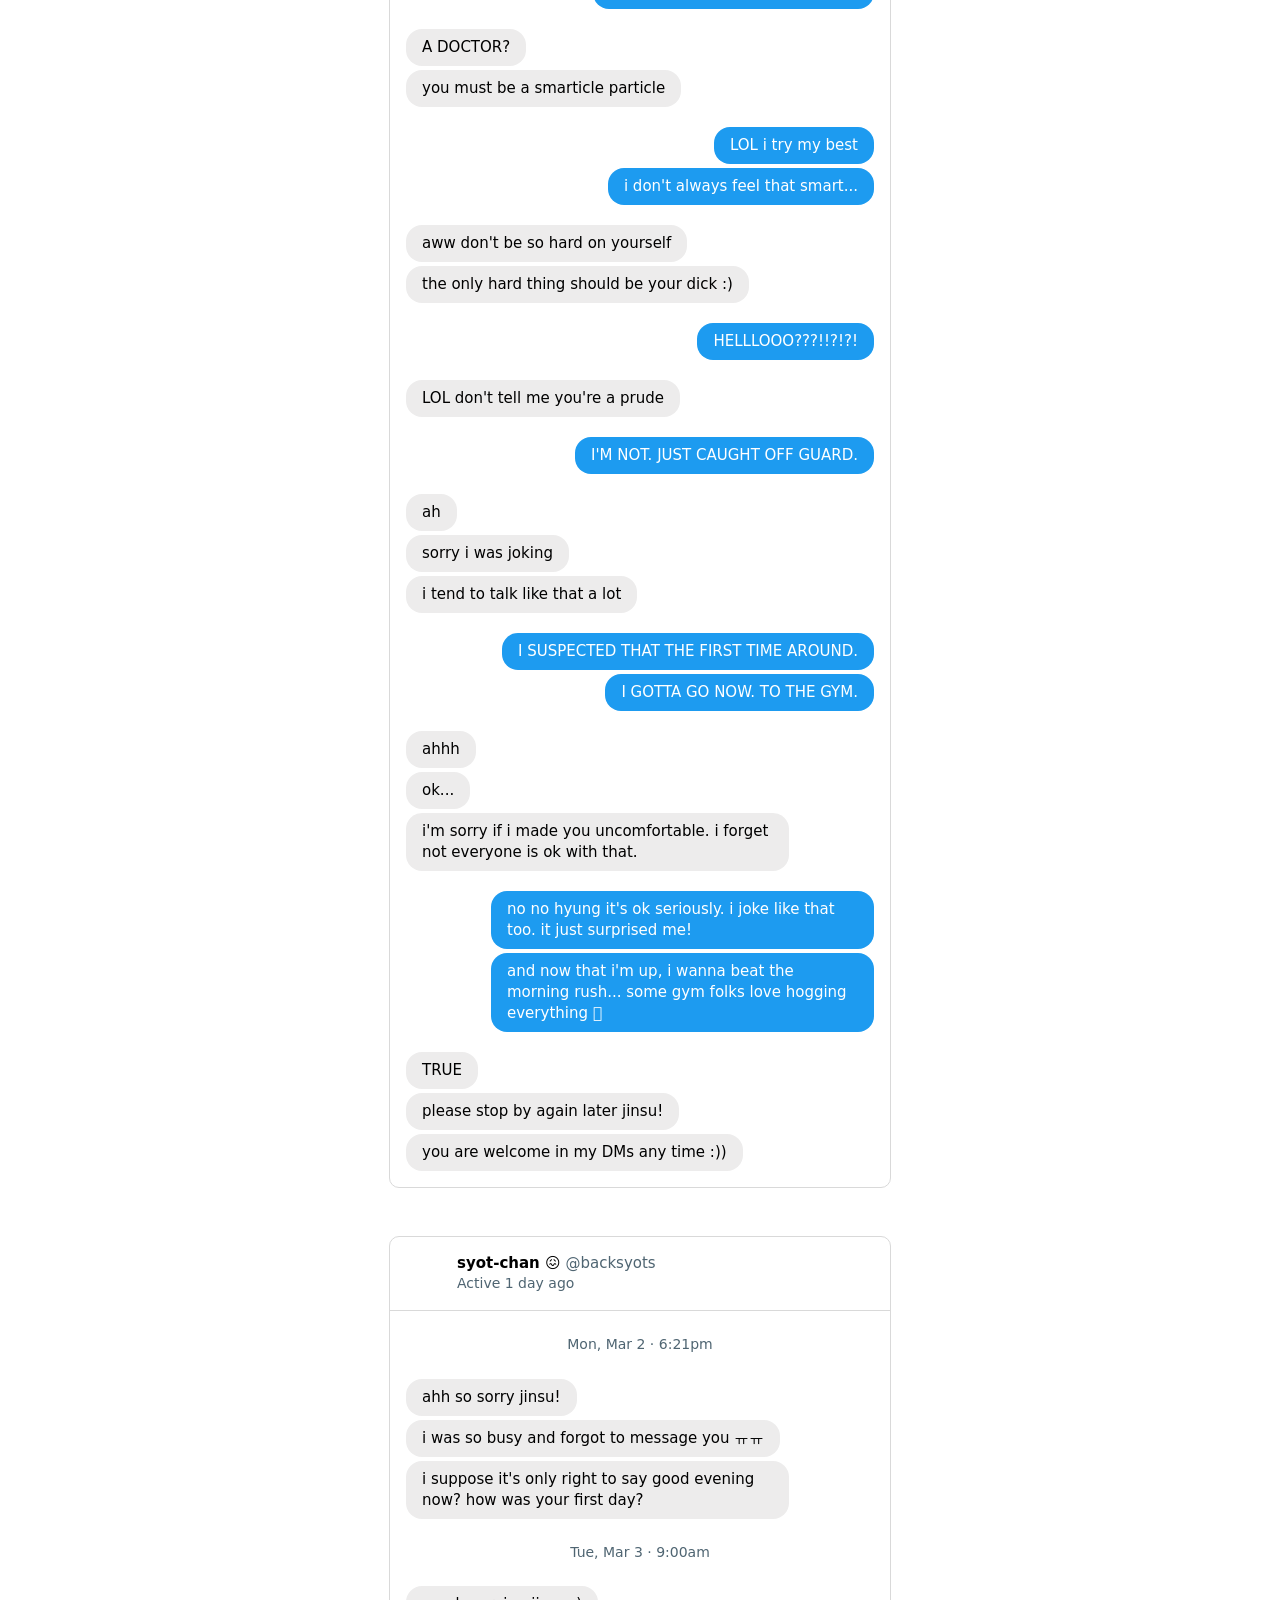
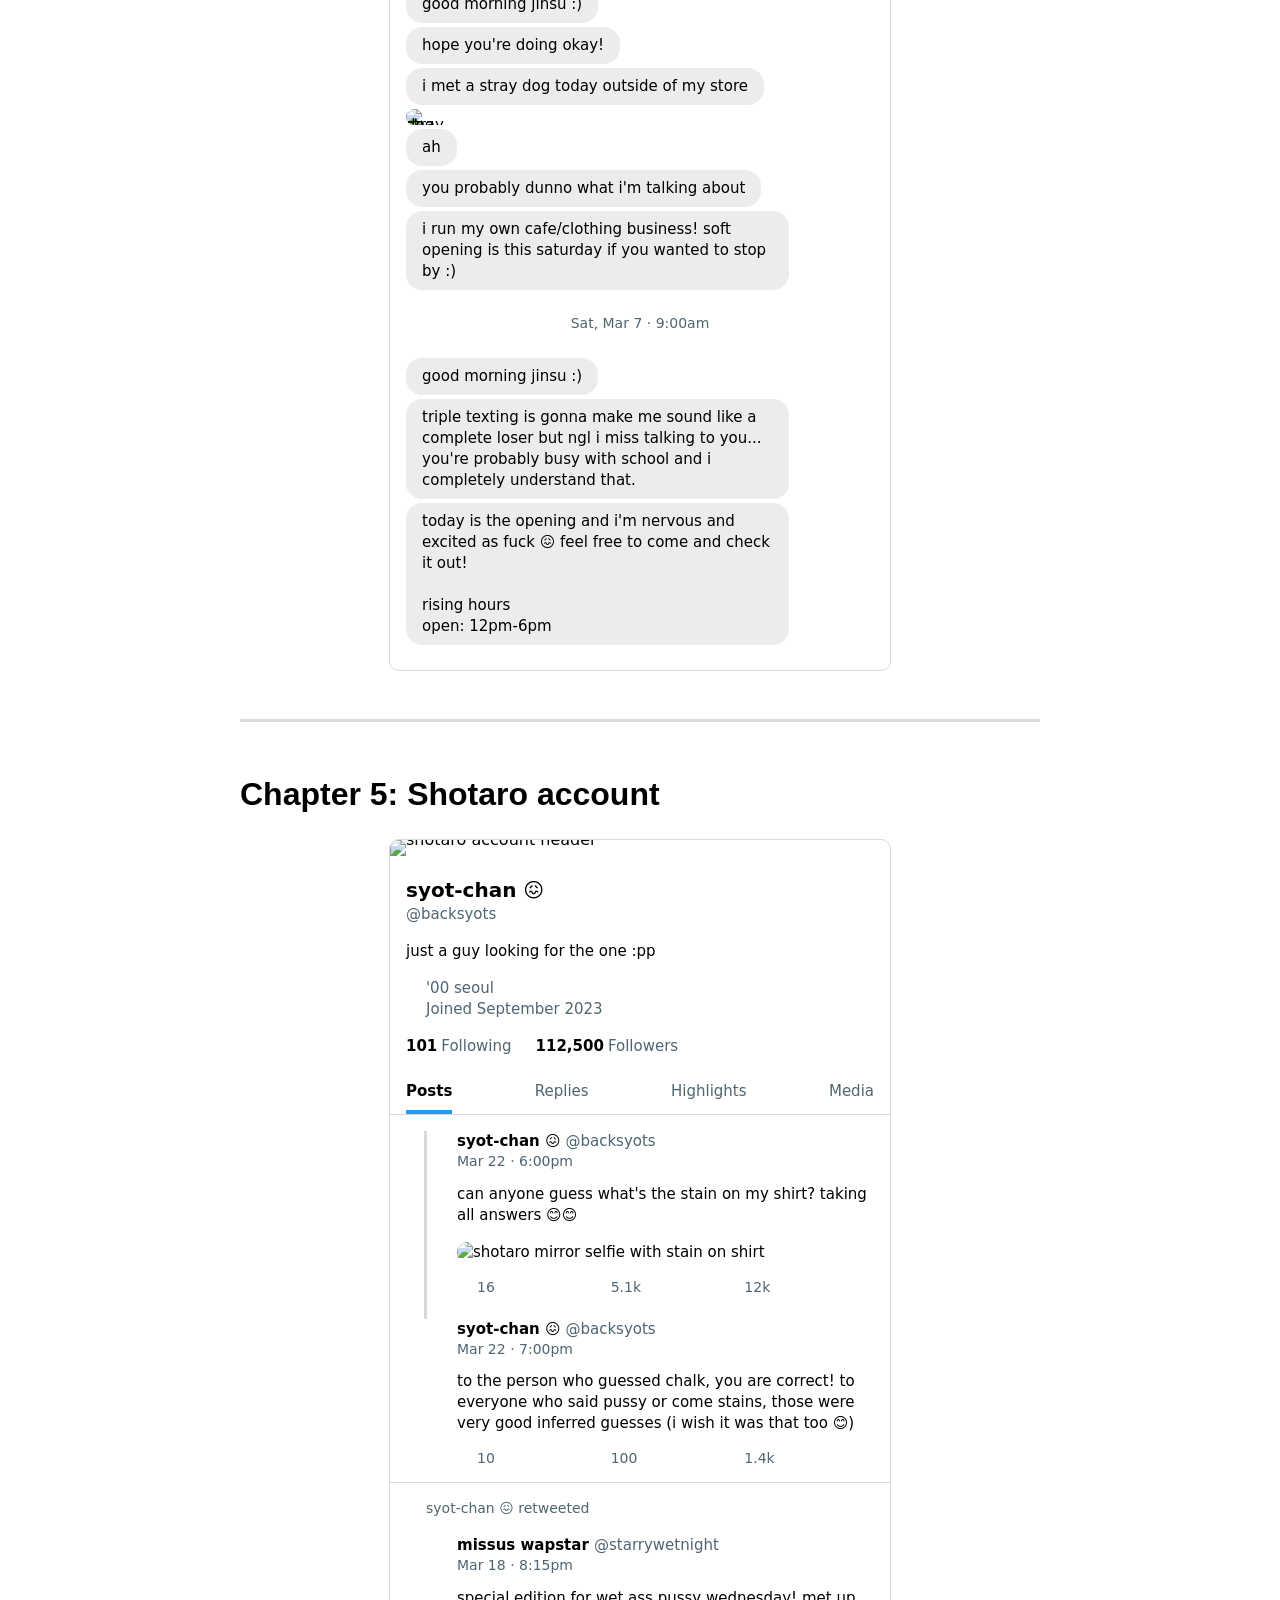
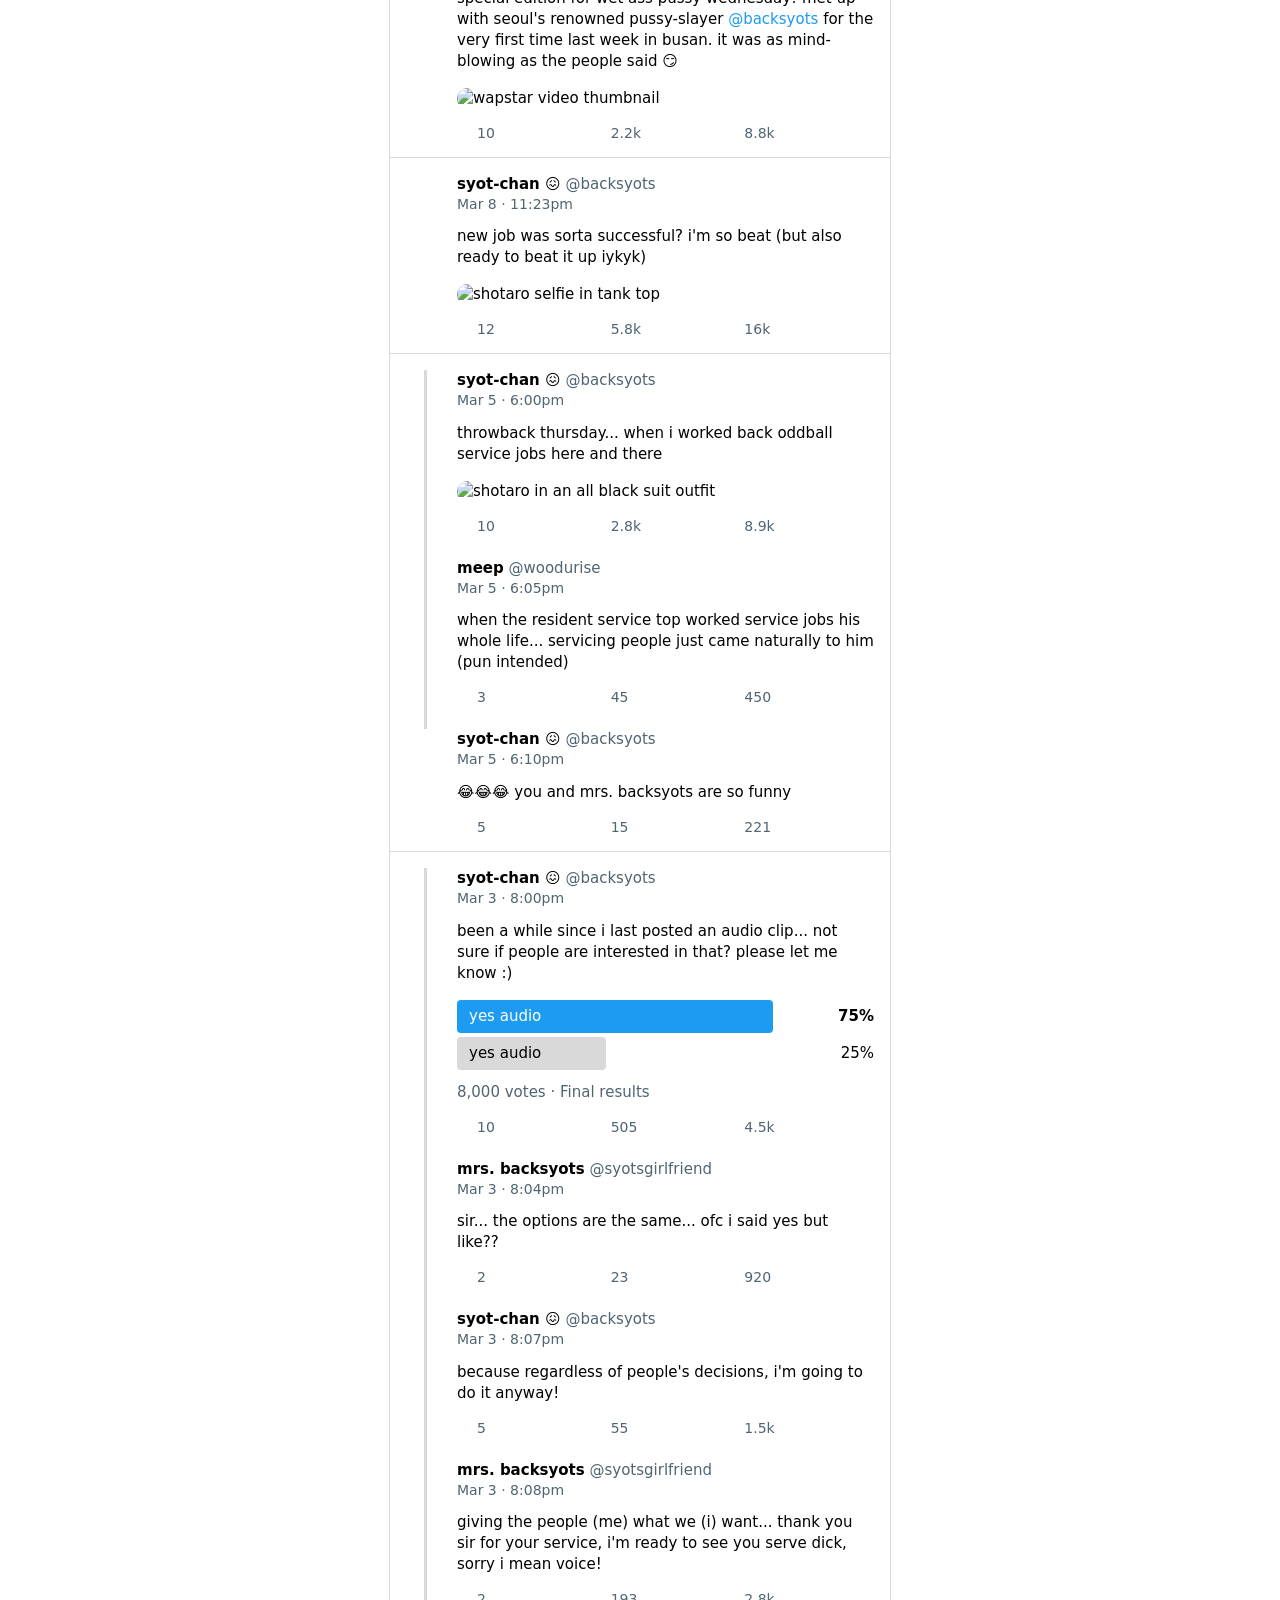
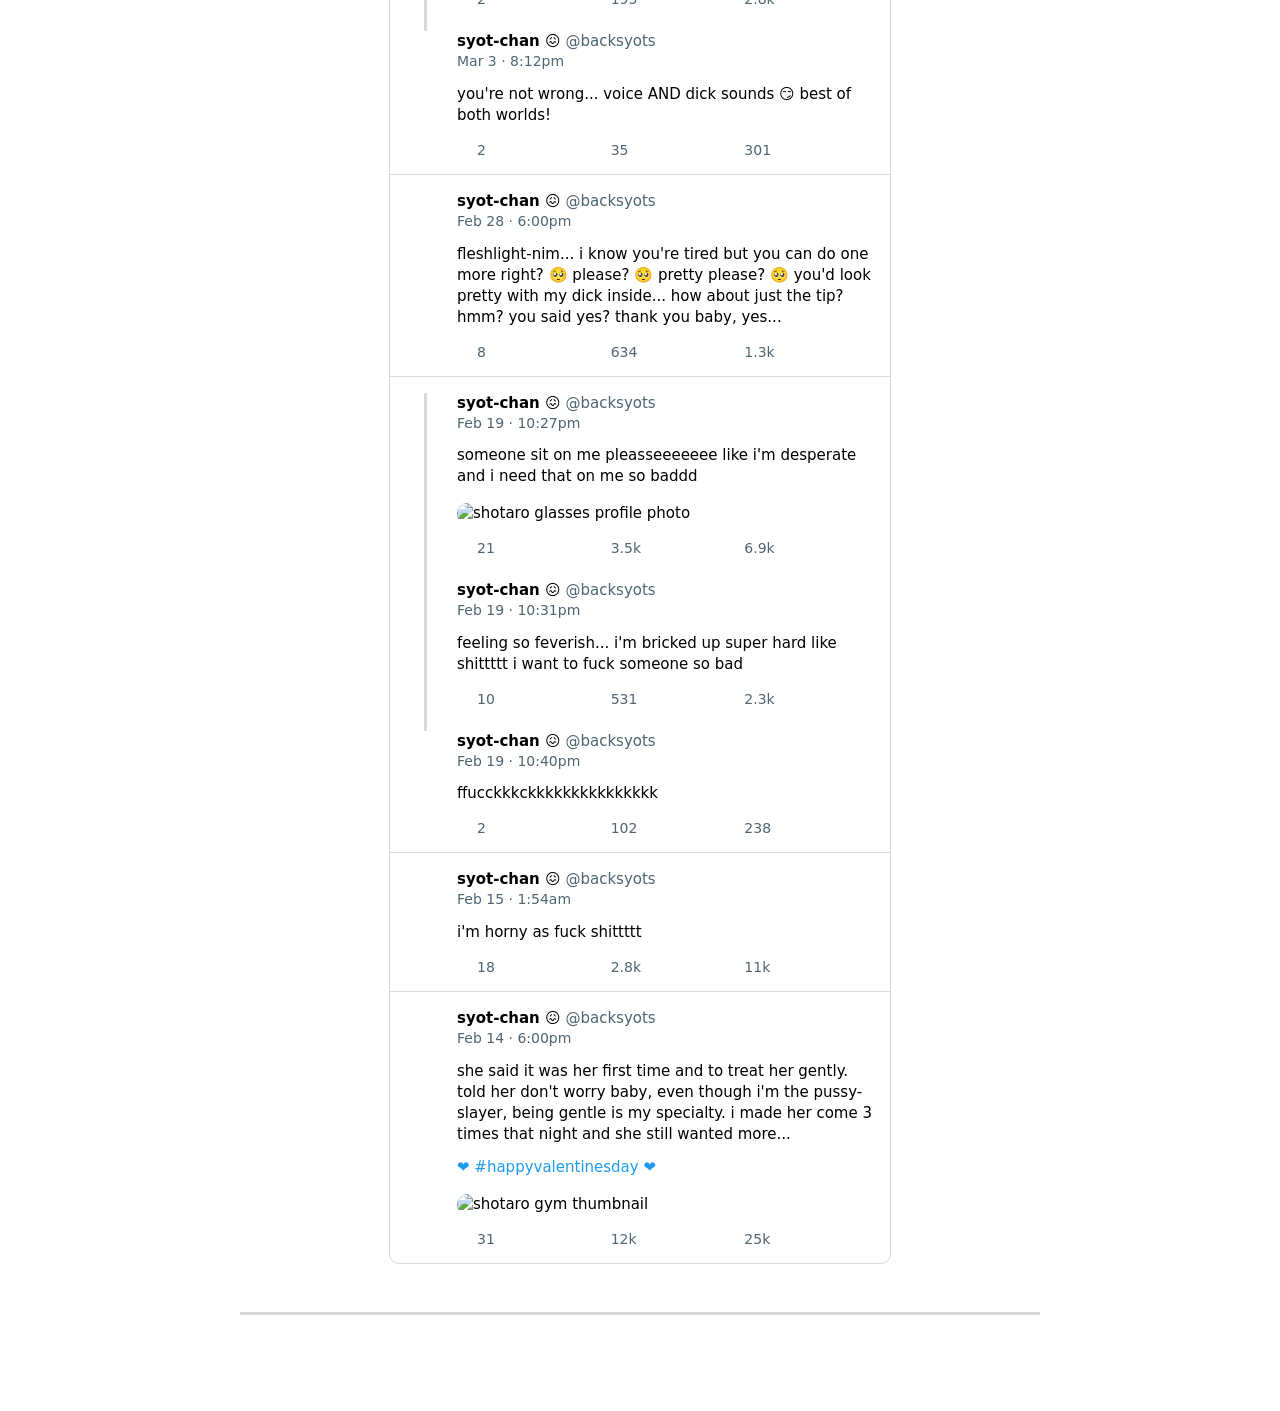
==== commit c524d90d: "new profiles and sns posts" ====
--- a/index.html
+++ b/index.html
@@ -31,7 +31,7 @@
 <div class="wrapper">   
 <!-- twt account -->
   <div class="account_header">
-    <img src="https://images.squidge.org/images/2026/09/29/account_sungchan_header-follow.png" alt="sungchan account header"/>
+    <img src="https://raw.githubusercontent.com/uzzuverse/onlyoneau/refs/heads/main/images/account_sungchan_header-follow.png" alt="sungchan account header"/>
   </div>
   <!-- account info -->
   <div class="container_box account_box">
@@ -454,257 +454,6 @@
 
 <hr>
 
-<!-- shotaro account -->
-<div class="wrapper">
-  <div class="account_header">
-    <img src="https://images.squidge.org/images/2026/09/29/account_shotaro_header-follow.png" alt="shotaro account header"/>
-  </div>
-  <!-- account info -->
-  <div class="container_box account_box">
-    <!-- account info -->
-      <div class="account_userNames">
-        <p class="displayname font--larger">syot-chan 😖</p>
-        <p class="username">@backsyots</p>
-      </div>
-
-      <div class="account_userBio">
-        <p>just a guy looking for the one :pp</p>
-      </div>
-
-      <div class="account_userMeta">
-        <div class="row">
-          <p class="icon icon--location"></p>
-          <p class="color--darkgrey">'00 seoul</p>
-        </div>
-
-        <div class="row">
-          <p class="icon icon--calendar"></p>
-          <p class="color--darkgrey">Joined September 2023</p>
-        </div>
-      </div>
-
-      <div class="account_followMeta">
-        <div class="row">
-          <p class="margin-right--4"><strong>101</strong></p>
-          <p class="color--darkgrey">Following</p>
-        </div>
-        <div class="row">
-          <p class="margin-right--4"><strong>112,500</strong></p>
-          <p class="color--darkgrey">Followers</p>
-        </div>
-      </div>
-      <div class="account_tabs">
-        <p class="tab active">Posts</p>
-        <p class="tab">Replies</p>
-        <p class="tab">Highlights</p>
-        <p class="tab">Media</p>
-      </div>
-  </div> 
-
-  <!-- str tweet -->
-  <div class="container_box tweet_reply--first">
-    <!-- tweet profile photo -->
-    <div class="profile_photo pfp_shotaro"></div>
-    <!-- tweet content -->
-    <div class="tweet_content">
-      <div class="tweet_header">
-        <div class="tweet_userInfo">
-          <p>
-            <span class="displayname">syot-chan 😖</span>
-            <span class="username">@backsyots</span>
-          </p>
-          <p class="date">Feb 19 · 10:27pm</p>
-        </div>
-        <p class="icon icon--more"></p>
-      </div>
-
-      <div class="tweet_text">
-        <p>
-          someone sit on me pleasseeeeeee like i'm desperate and i need that on me so baddd
-        </p>
-      </div>
-      <p>
-        <img class="tweet_img" src="https://images.squidge.org/images/2026/09/20/shotaro_sf.png" alt="shotaro glasses profile photo">
-      </p>
-      <div class="tweet_footer">
-          <div class="row">
-            <p class="icon icon--comments"></p><p>21</p>
-          </div>
-          <div class="row">
-            <p class="icon icon--retweets"></p><p>3.5k</p>
-          </div>
-          <div class="row">
-            <p class="icon icon--likes"></p><p>6.9k</p>
-          </div>
-          <div class="row tweet_footer--last">
-            <p class="icon icon--bookmarks"></p>
-          </div>
-      </div>
-    </div>
-  </div>
-
-  <!-- tweet -->
-  <div class="container_box tweet_reply--between">
-    <!-- tweet profile photo -->
-    <div class="profile_photo pfp_shotaro"></div> 
-    <!-- tweet content -->
-    <div class="tweet_content">
-      <div class="tweet_header">
-        <div class="tweet_userInfo">
-          <p>
-            <span class="displayname">syot-chan 😖</span>
-            <span class="username">@backsyots</span>
-          </p>
-          <p class="date">Feb 19 · 10:31pm</p>
-        </div>
-        <p class="icon icon--more"></p>
-      </div>
-      <div class="tweet_text">
-          <p>feeling so feverish... i'm bricked up super hard like shittttt i want to fuck someone so bad</p>
-      </div>
-      <div class="tweet_footer">
-          <div class="row">
-            <p class="icon icon--comments"><p><p>10</p>
-          </div>
-          <div class="row">
-            <p class="icon icon--retweets"></p><p>531</p>
-          </div>
-          <div class="row">
-            <p class="icon icon--likes"><p>2.3k</p>
-          </div>
-          <div class="row tweet_footer--last">
-            <p class="icon icon--bookmarks"></p>
-          </div>
-      </div>
-    </div>
-  </div>
-
-  <!-- tweet -->
-  <div class="container_box tweet_reply--last">
-    <!-- tweet profile photo -->
-    <div class="profile_photo pfp_shotaro"></div>
-    <!-- tweet content -->
-    <div class="tweet_content">
-      <div class="tweet_header">
-        <div class="tweet_userInfo">
-          <p>
-            <span class="displayname">syot-chan 😖</span>
-            <span class="username">@backsyots</span>
-          </p>
-          <p class="date">Feb 19 · 10:40pm</p>
-        </div>
-        <p class="icon icon--more"></p>
-      </div>
-      <div class="tweet_text">
-          <p>ffucckkkckkkkkkkkkkkkkkk</p>
-      </div>
-      <div class="tweet_footer">
-          <div class="row">
-            <p class="icon icon--comments"></p>
-            <p>2</p>
-          </div>
-          <div class="row">
-            <p class="icon icon--retweets"></p>
-            <p>102</p>
-          </div>
-          <div class="row">
-            <p class="icon icon--likes"></p>
-            <p>238</p>
-          </div>
-          <div class="row tweet_footer--last">
-            <p class="icon icon--bookmarks"></p>
-          </div>
-      </div>
-    </div>
-  </div>
-
-  <!-- tweet -->
-  <div class="container_box">
-    <!-- tweet profile photo -->
-    <div class="profile_photo pfp_shotaro"></div>
-    <!-- tweet content -->
-    <div class="tweet_content">
-      <div class="tweet_header">
-        <div class="tweet_userInfo">
-          <p>
-            <span class="displayname">syot-chan 😖</span>
-            <span class="username">@backsyots</span>
-          </p>
-          <p class="date">Feb 15 · 1:54am</p>
-        </div>
-        <p class="icon icon--more"></p>
-      </div>
-      <div class="tweet_text">
-          <p>i'm horny as fuck shittttt</p>
-      </div>
-      <div class="tweet_footer">
-          <div class="row">
-            <p class="icon icon--comments"></p>
-            <p>18</p>
-          </div>
-          <div class="row">
-            <p class="icon icon--retweets"></p>
-            <p>2.8k</p>
-          </div>
-          <div class="row">
-            <p class="icon icon--likes"></p>
-            <p>11k</p>
-          </div>
-          <div class="row tweet_footer--last">
-            <p class="icon icon--bookmarks"></p>
-          </div>
-      </div>
-    </div>
-  </div>
-
-  <!-- tweet -->
-  <div class="container_box">
-    <!-- tweet profile photo -->
-    <div class="profile_photo pfp_shotaro"></div>
-    <!-- tweet content -->
-    <div class="tweet_content">
-      <div class="tweet_header">
-        <div class="tweet_userInfo">
-          <p>
-            <span class="displayname">syot-chan 😖</span>
-            <span class="username">@backsyots</span>
-          </p>
-          <p class="date">Feb 14 · 6:00pm</p>
-        </div>
-        <p class="icon icon--more"></p>
-      </div>
-      <div class="tweet_text">
-          <p>
-            she said it was her first time and to treat her gently. told her don't worry baby, even though i'm the pussy-slayer, being gentle is my specialty. i made her come 3 times that night and she still wanted more...
-          </p>
-          <p class="color--twitterblue text_linebreak">❤️ #happyvalentinesday ❤️</p>
-      </div>
-      <p>
-        <img class="tweet_img" src="https://images.squidge.org/images/2026/09/24/thumbnail_shotaro_gym.png" alt="shotaro gym thumbnail">
-      </p>
-
-      <div class="tweet_footer">
-          <div class="row">
-            <p class="icon icon--comments"></p>
-            <p>31</p>
-          </div>
-          <div class="row">
-            <p class="icon icon--retweets"></p>
-            <p>12k</p>
-          </div>
-          <div class="row">
-            <p class="icon icon--likes">
-            <p>25k</p>
-          </div>
-          <div class="row tweet_footer--last">
-            <p class="icon icon--bookmarks"></p>
-          </div>
-      </div>
-    </div>
-  </div>
-</div>
-
-<hr>
 
 <h1>Chapter 2</h1>
 <!-- ch 2 sohee -->
@@ -732,7 +481,7 @@
         </p>
       </div>
       <p>
-        <img class="tweet_img" src="https://images.squidge.org/images/2026/09/30/sohee_pinkhair.png" alt="sohee pink hair selfie">
+        <img class="tweet_img" src="https://raw.githubusercontent.com/uzzuverse/onlyoneau/refs/heads/main/images/sohee_pinkhair.png" alt="sohee pink hair selfie">
       </p>
       <div class="tweet_footer">
           <div class="row">
@@ -858,8 +607,8 @@
       </div>
       <p>
         <div class="gallery--2x">
-          <p><img class="tweet_img" src="https://images.squidge.org/images/2026/09/30/shotaro_abs1.png" alt="shotaro abs"></p>
-          <p><img class="tweet_img" src="https://images.squidge.org/images/2026/09/30/shotaro_abs2.png" alt="shotaro abs"></p>
+          <p><img class="tweet_img" src="https://raw.githubusercontent.com/uzzuverse/onlyoneau/refs/heads/main/images/shotaro_abs1.png" alt="shotaro abs"></p>
+          <p><img class="tweet_img" src="https://raw.githubusercontent.com/uzzuverse/onlyoneau/refs/heads/main/images/shotaro_abs2.png" alt="shotaro abs"></p>
         </div>
       </p>
       <div class="tweet_footer">
@@ -902,7 +651,7 @@
         </div>
         <p class="icon icon--more"></p>
       </div>
-      <p><img class="tweet_img" src="https://images.squidge.org/images/2026/10/04/meme_gazing.png" alt="meme of guy gazing into the city, caption says Fuck."></p>
+      <p><img class="tweet_img" src="https://raw.githubusercontent.com/uzzuverse/onlyoneau/refs/heads/main/images/meme_gazing.png" alt="meme of guy gazing into the city, caption says Fuck."></p>
       <div class="tweet_footer">
           <div class="row">
             <p class="icon icon--comments"></p>
@@ -959,8 +708,8 @@
           <p>first day of summer ☀️</p>
           <p>
             <div class="gallery--2x">
-              <p><img class="tweet_img" src="https://images.squidge.org/images/2026/09/30/shotaro_abs1.png" alt="shotaro abs"></p>
-              <p><img class="tweet_img" src="https://images.squidge.org/images/2026/09/30/shotaro_abs2.png" alt="shotaro abs"></p>
+              <p><img class="tweet_img" src="https://raw.githubusercontent.com/uzzuverse/onlyoneau/refs/heads/main/images/shotaro_abs1.png" alt="shotaro abs"></p>
+              <p><img class="tweet_img" src="https://raw.githubusercontent.com/uzzuverse/onlyoneau/refs/heads/main/images/shotaro_abs2.png" alt="shotaro abs"></p>
             </div>
           </p>
         </div>
@@ -1316,5 +1065,798 @@
       open: 12pm-6pm</p>
       <p class="dm_box_image message--last"><img src="https://images.squidge.org/images/2026/10/04/placeholder.png" alt=""></p>
     </div>
-  </div>
+  </div>  
 </div>
+
+<hr>
+
+<h1>Chapter 5: Shotaro account</h1>
+
+<!-- shotaro account -->
+<div class="wrapper">
+  <div class="account_header">
+    <img src="https://raw.githubusercontent.com/uzzuverse/onlyoneau/refs/heads/main/images/account_shotaro_header-follow.png" alt="shotaro account header"/>
+  </div>
+  <!-- account info -->
+  <div class="container_box account_box">
+    <!-- account info -->
+      <div class="account_userNames">
+        <p class="displayname font--larger">syot-chan 😖</p>
+        <p class="username">@backsyots</p>
+      </div>
+
+      <div class="account_userBio">
+        <p>just a guy looking for the one :pp</p>
+      </div>
+
+      <div class="account_userMeta">
+        <div class="row">
+          <p class="icon icon--location"></p>
+          <p class="color--darkgrey">'00 seoul</p>
+        </div>
+
+        <div class="row">
+          <p class="icon icon--calendar"></p>
+          <p class="color--darkgrey">Joined September 2023</p>
+        </div>
+      </div>
+
+      <div class="account_followMeta">
+        <div class="row">
+          <p class="margin-right--4"><strong>101</strong></p>
+          <p class="color--darkgrey">Following</p>
+        </div>
+        <div class="row">
+          <p class="margin-right--4"><strong>112,500</strong></p>
+          <p class="color--darkgrey">Followers</p>
+        </div>
+      </div>
+      <div class="account_tabs">
+        <p class="tab active">Posts</p>
+        <p class="tab">Replies</p>
+        <p class="tab">Highlights</p>
+        <p class="tab">Media</p>
+      </div>
+  </div> 
+
+  <!-- 3/22 str shirt stain tweet -->
+  <div class="container_box tweet_reply--first">
+    <!-- tweet profile photo -->
+    <div class="profile_photo pfp_shotaro"></div>
+    <!-- tweet content -->
+    <div class="tweet_content">
+      <div class="tweet_header">
+        <div class="tweet_userInfo">
+          <p>
+            <span class="displayname">syot-chan 😖</span>
+            <span class="username">@backsyots</span>
+          </p>
+          <p class="date">Mar 22 · 6:00pm</p>
+        </div>
+        <p class="icon icon--more"></p>
+      </div>
+      <div class="tweet_text">
+          <p>can anyone guess what's the stain on my shirt? taking all answers 😊😊</p>
+      </div>
+      <p>
+        <img class="tweet_img" src="https://raw.githubusercontent.com/uzzuverse/onlyoneau/refs/heads/main/images/shotaro_selfie_shirtstain.png" alt="shotaro mirror selfie with stain on shirt">
+      </p>
+      <div class="tweet_footer">
+          <div class="row">
+            <p class="icon icon--comments"></p>
+            <p>16</p>
+          </div>
+          <div class="row">
+            <p class="icon icon--retweets"></p>
+            <p>5.1k</p>
+          </div>
+          <div class="row">
+            <p class="icon icon--likes"></p>
+            <p>12k</p>
+          </div>
+          <div class="row tweet_footer--last">
+            <p class="icon icon--bookmarks"></p>
+          </div>
+      </div>
+    </div>
+  </div>
+
+  <!-- shirt stain reply 1-->
+  <div class="container_box tweet_reply--last">
+    <!-- tweet profile photo -->
+    <div class="profile_photo pfp_shotaro"></div> 
+    <!-- tweet content -->
+    <div class="tweet_content">
+      <div class="tweet_header">
+        <div class="tweet_userInfo">
+          <p>
+            <span class="displayname">syot-chan 😖</span>
+            <span class="username">@backsyots</span>
+          </p>
+          <p class="date">Mar 22 · 7:00pm</p>
+        </div>
+        <p class="icon icon--more"></p>
+      </div>
+      <div class="tweet_text">
+          <p>to the person who guessed chalk, you are correct! to everyone who said pussy or come stains, those were very good inferred guesses (i wish it was that too 😊)</p>
+      </div>
+      <div class="tweet_footer">
+          <div class="row">
+            <p class="icon icon--comments"><p><p>10</p>
+          </div>
+          <div class="row">
+            <p class="icon icon--retweets"></p><p>100</p>
+          </div>
+          <div class="row">
+            <p class="icon icon--likes"><p>1.4k</p>
+          </div>
+          <div class="row tweet_footer--last">
+            <p class="icon icon--bookmarks"></p>
+          </div>
+      </div>
+    </div>
+  </div>
+
+  <!-- 3/18 missus wapstar tweet -->
+  <div class="container_box tweet_retweeted">
+    <p class="icon icon--retweets"></p>
+    <p>syot-chan 😖 retweeted</p>
+  </div>
+  <div class="container_box">
+    <!-- tweet profile photo -->
+    <div class="profile_photo pfp_wapstar"></div>
+    <!-- tweet content -->
+    <div class="tweet_content">
+      <div class="tweet_header">
+        <div class="tweet_userInfo">
+          <p>
+            <span class="displayname">missus wapstar </span>
+            <span class="username">@starrywetnight</span>
+          </p>
+          <p class="date">Mar 18 · 8:15pm</p>
+        </div>
+        <p class="icon icon--more"></p>
+      </div>
+      <div class="tweet_text">
+          <p>special edition for wet ass pussy wednesday! met up with seoul's renowned pussy-slayer <span class="color--twitterblue">@backsyots</span> for the very first time last week in busan. it was as mind-blowing as the people said 😏</p>
+      </div>
+      <p>
+        <img class="tweet_img" src="https://raw.githubusercontent.com/uzzuverse/onlyoneau/refs/heads/main/images/placeholder.png" alt="wapstar video thumbnail">
+      </p>
+      <div class="tweet_footer">
+          <div class="row">
+            <p class="icon icon--comments"></p>
+            <p>10</p>
+          </div>
+          <div class="row">
+            <p class="icon icon--retweets"></p>
+            <p>2.2k</p>
+          </div>
+          <div class="row">
+            <p class="icon icon--likes"></p>
+            <p>8.8k</p>
+          </div>
+          <div class="row tweet_footer--last">
+            <p class="icon icon--bookmarks"></p>
+          </div>
+      </div>
+    </div>
+  </div>
+
+  <!-- 3/8 new job tweet -->
+  <div class="container_box">
+    <!-- tweet profile photo -->
+    <div class="profile_photo pfp_shotaro"></div>
+    <!-- tweet content -->
+    <div class="tweet_content">
+      <div class="tweet_header">
+        <div class="tweet_userInfo">
+          <p>
+            <span class="displayname">syot-chan 😖</span>
+            <span class="username">@backsyots</span>
+          </p>
+          <p class="date">Mar 8 · 11:23pm</p>
+        </div>
+        <p class="icon icon--more"></p>
+      </div>
+      <div class="tweet_text">
+          <p>new job was sorta successful? i'm so beat (but also ready to beat it up iykyk)</p>
+      </div>
+      <p>
+        <img class="tweet_img" src="https://raw.githubusercontent.com/uzzuverse/onlyoneau/refs/heads/main/images/shotaro_selfie_chest.png" alt="shotaro selfie in tank top">
+      </p>
+      <div class="tweet_footer">
+          <div class="row">
+            <p class="icon icon--comments"></p>
+            <p>12</p>
+          </div>
+          <div class="row">
+            <p class="icon icon--retweets"></p>
+            <p>5.8k</p>
+          </div>
+          <div class="row">
+            <p class="icon icon--likes"></p>
+            <p>16k</p>
+          </div>
+          <div class="row tweet_footer--last">
+            <p class="icon icon--bookmarks"></p>
+          </div>
+      </div>
+    </div>
+  </div>
+
+  <!-- 3/5 throwback thursday tweet -->
+  <div class="container_box tweet_reply--first">
+    <!-- tweet profile photo -->
+    <div class="profile_photo pfp_shotaro"></div>
+    <!-- tweet content -->
+    <div class="tweet_content">
+      <div class="tweet_header">
+        <div class="tweet_userInfo">
+          <p>
+            <span class="displayname">syot-chan 😖</span>
+            <span class="username">@backsyots</span>
+          </p>
+          <p class="date">Mar 5 · 6:00pm</p>
+        </div>
+        <p class="icon icon--more"></p>
+      </div>
+
+      <div class="tweet_text">
+        <p>
+          throwback thursday... when i worked back oddball service jobs here and there
+        </p>
+      </div>
+      <p>
+        <img class="tweet_img" src="https://raw.githubusercontent.com/uzzuverse/onlyoneau/refs/heads/main/images/shotaro_selfie_suit.png" alt="shotaro in an all black suit outfit">
+      </p>
+      <div class="tweet_footer">
+          <div class="row">
+            <p class="icon icon--comments"></p><p>10</p>
+          </div>
+          <div class="row">
+            <p class="icon icon--retweets"></p><p>2.8k</p>
+          </div>
+          <div class="row">
+            <p class="icon icon--likes"></p><p>8.9k</p>
+          </div>
+          <div class="row tweet_footer--last">
+            <p class="icon icon--bookmarks"></p>
+          </div>
+      </div>
+    </div>
+  </div>
+
+  <!-- tbt reply 1-->
+  <div class="container_box tweet_reply--between">
+    <!-- tweet profile photo -->
+    <div class="profile_photo pfp_meep"></div> 
+    <!-- tweet content -->
+    <div class="tweet_content">
+      <div class="tweet_header">
+        <div class="tweet_userInfo">
+          <p>
+            <span class="displayname">meep</span>
+            <span class="username">@woodurise</span>
+          </p>
+          <p class="date">Mar 5 · 6:05pm</p>
+        </div>
+        <p class="icon icon--more"></p>
+      </div>
+      <div class="tweet_text">
+          <p>when the resident service top worked service jobs his whole life... servicing people just came naturally to him (pun intended)</p>
+      </div>
+      <div class="tweet_footer">
+          <div class="row">
+            <p class="icon icon--comments"><p><p>3</p>
+          </div>
+          <div class="row">
+            <p class="icon icon--retweets"></p><p>45</p>
+          </div>
+          <div class="row">
+            <p class="icon icon--likes"><p>450</p>
+          </div>
+          <div class="row tweet_footer--last">
+            <p class="icon icon--bookmarks"></p>
+          </div>
+      </div>
+    </div>
+  </div>
+
+  <!-- tbt reply 2 -->
+  <div class="container_box tweet_reply--last">
+    <!-- tweet profile photo -->
+    <div class="profile_photo pfp_shotaro"></div>
+    <!-- tweet content -->
+    <div class="tweet_content">
+      <div class="tweet_header">
+        <div class="tweet_userInfo">
+          <p>
+            <span class="displayname">syot-chan 😖</span>
+            <span class="username">@backsyots</span>
+          </p>
+          <p class="date">Mar 5 · 6:10pm</p>
+        </div>
+        <p class="icon icon--more"></p>
+      </div>
+      <div class="tweet_text">
+          <p>😂😂😂 you and mrs. backsyots are so funny</p>
+      </div>
+      <div class="tweet_footer">
+          <div class="row">
+            <p class="icon icon--comments"></p>
+            <p>5</p>
+          </div>
+          <div class="row">
+            <p class="icon icon--retweets"></p>
+            <p>15</p>
+          </div>
+          <div class="row">
+            <p class="icon icon--likes"></p>
+            <p>221</p>
+          </div>
+          <div class="row tweet_footer--last">
+            <p class="icon icon--bookmarks"></p>
+          </div>
+      </div>
+    </div>
+  </div>
+
+  <!-- 3/3 poll tweet -->
+  <div class="container_box tweet_reply--first">
+    <!-- tweet profile photo -->
+    <div class="profile_photo pfp_shotaro"></div>
+    <!-- tweet content -->
+    <div class="tweet_content">
+      <div class="tweet_header">
+        <div class="tweet_userInfo">
+          <p>
+            <span class="displayname">syot-chan 😖</span>
+            <span class="username">@backsyots</span>
+          </p>
+          <p class="date">Mar 3 · 8:00pm</p>
+        </div>
+        <p class="icon icon--more"></p>
+      </div>
+      <div class="tweet_text">
+          <p>been a while since i last posted an audio clip... not sure if people are interested in that? please let me know :)</p>
+      </div>
+      <div class="tweet_poll">
+        <div class="tweet_poll-choices">
+          <p class="tweet_poll-choices--win" style="width: 70%">
+            yes audio
+          </p>
+          <p><strong>
+            75%</strong>
+          </p>
+        </div>
+
+        <div class="tweet_poll-choices">
+          <p class="tweet_poll-choices--default" style="width: 30%">
+            yes audio
+          </p>
+          <p>
+            25%
+          </p>
+        </div>
+      </div>
+
+      <div class="tweet_poll-results" style="margin-top: 8px">
+        <p>
+          8,000 votes · Final results
+        </p>
+      </div>
+
+      <div class="tweet_footer">
+          <div class="row">
+            <p class="icon icon--comments"></p>
+            <p>10</p>
+          </div>
+          <div class="row">
+            <p class="icon icon--retweets"></p>
+            <p>505</p>
+          </div>
+          <div class="row">
+            <p class="icon icon--likes"></p>
+            <p>4.5k</p>
+          </div>
+          <div class="row tweet_footer--last">
+            <p class="icon icon--bookmarks"></p>
+          </div>
+      </div>
+    </div>
+  </div>
+
+  <!-- poll reply 1 -->
+  <div class="container_box tweet_reply--between">
+    <!-- tweet profile photo -->
+    <div class="profile_photo pfp_mrs"></div> 
+    <!-- tweet content -->
+    <div class="tweet_content">
+      <div class="tweet_header">
+        <div class="tweet_userInfo">
+          <p>
+            <span class="displayname">mrs. backsyots</span>
+            <span class="username">@syotsgirlfriend</span>
+          </p>
+          <p class="date">Mar 3 · 8:04pm</p>
+        </div>
+        <p class="icon icon--more"></p>
+      </div>
+      <div class="tweet_text">
+          <p>sir... the options are the same... ofc i said yes but like??</p>
+      </div>
+      <div class="tweet_footer">
+          <div class="row">
+            <p class="icon icon--comments"><p><p>2</p>
+          </div>
+          <div class="row">
+            <p class="icon icon--retweets"></p><p>23</p>
+          </div>
+          <div class="row">
+            <p class="icon icon--likes"><p>920</p>
+          </div>
+          <div class="row tweet_footer--last">
+            <p class="icon icon--bookmarks"></p>
+          </div>
+      </div>
+    </div>
+  </div>
+
+  <!-- poll reply 2 -->
+  <div class="container_box tweet_reply--between">
+    <!-- tweet profile photo -->
+    <div class="profile_photo pfp_shotaro"></div>
+    <!-- tweet content -->
+    <div class="tweet_content">
+      <div class="tweet_header">
+        <div class="tweet_userInfo">
+          <p>
+            <span class="displayname">syot-chan 😖</span>
+            <span class="username">@backsyots</span>
+          </p>
+          <p class="date">Mar 3 · 8:07pm</p>
+        </div>
+        <p class="icon icon--more"></p>
+      </div>
+      <div class="tweet_text">
+          <p>because regardless of people's decisions, i'm going to do it anyway!</p>
+      </div>
+      <div class="tweet_footer">
+          <div class="row">
+            <p class="icon icon--comments"></p>
+            <p>5</p>
+          </div>
+          <div class="row">
+            <p class="icon icon--retweets"></p>
+            <p>55</p>
+          </div>
+          <div class="row">
+            <p class="icon icon--likes"></p>
+            <p>1.5k</p>
+          </div>
+          <div class="row tweet_footer--last">
+            <p class="icon icon--bookmarks"></p>
+          </div>
+      </div>
+    </div>
+  </div>
+
+  <!-- poll reply 3 -->
+  <div class="container_box tweet_reply--between">
+    <!-- tweet profile photo -->
+    <div class="profile_photo pfp_mrs"></div> 
+    <!-- tweet content -->
+    <div class="tweet_content">
+      <div class="tweet_header">
+        <div class="tweet_userInfo">
+          <p>
+            <span class="displayname">mrs. backsyots</span>
+            <span class="username">@syotsgirlfriend</span>
+          </p>
+          <p class="date">Mar 3 · 8:08pm</p>
+        </div>
+        <p class="icon icon--more"></p>
+      </div>
+      <div class="tweet_text">
+          <p>giving the people (me) what we (i) want... thank you sir for your service, i'm ready to see you serve dick, sorry i mean voice!</p>
+      </div>
+      <div class="tweet_footer">
+          <div class="row">
+            <p class="icon icon--comments"><p><p>2</p>
+          </div>
+          <div class="row">
+            <p class="icon icon--retweets"></p><p>193</p>
+          </div>
+          <div class="row">
+            <p class="icon icon--likes"><p>2.8k</p>
+          </div>
+          <div class="row tweet_footer--last">
+            <p class="icon icon--bookmarks"></p>
+          </div>
+      </div>
+    </div>
+  </div>
+
+  <!-- poll reply 4 -->
+  <div class="container_box tweet_reply--last">
+    <!-- tweet profile photo -->
+    <div class="profile_photo pfp_shotaro"></div>
+    <!-- tweet content -->
+    <div class="tweet_content">
+      <div class="tweet_header">
+        <div class="tweet_userInfo">
+          <p>
+            <span class="displayname">syot-chan 😖</span>
+            <span class="username">@backsyots</span>
+          </p>
+          <p class="date">Mar 3 · 8:12pm</p>
+        </div>
+        <p class="icon icon--more"></p>
+      </div>
+      <div class="tweet_text">
+          <p>you're not wrong... voice AND dick sounds 😏 best of both worlds!</p>
+      </div>
+      <div class="tweet_footer">
+          <div class="row">
+            <p class="icon icon--comments"></p>
+            <p>2</p>
+          </div>
+          <div class="row">
+            <p class="icon icon--retweets"></p>
+            <p>35</p>
+          </div>
+          <div class="row">
+            <p class="icon icon--likes"></p>
+            <p>301</p>
+          </div>
+          <div class="row tweet_footer--last">
+            <p class="icon icon--bookmarks"></p>
+          </div>
+      </div>
+    </div>
+  </div>
+
+  <!-- 2/28 fleshlight tweet -->
+  <div class="container_box">
+    <!-- tweet profile photo -->
+    <div class="profile_photo pfp_shotaro"></div>
+    <!-- tweet content -->
+    <div class="tweet_content">
+      <div class="tweet_header">
+        <div class="tweet_userInfo">
+          <p>
+            <span class="displayname">syot-chan 😖</span>
+            <span class="username">@backsyots</span>
+          </p>
+          <p class="date">Feb 28 · 6:00pm</p>
+        </div>
+        <p class="icon icon--more"></p>
+      </div>
+      <div class="tweet_text">
+          <p>fleshlight-nim... i know you're tired but you can do one more right? 🥺 please? 🥺 pretty please? 🥺 you'd look pretty with my dick inside... how about just the tip? hmm? you said yes? thank you baby, yes...</p>
+      </div>
+      <div class="tweet_footer">
+          <div class="row">
+            <p class="icon icon--comments"></p>
+            <p>8</p>
+          </div>
+          <div class="row">
+            <p class="icon icon--retweets"></p>
+            <p>634</p>
+          </div>
+          <div class="row">
+            <p class="icon icon--likes"></p>
+            <p>1.3k</p>
+          </div>
+          <div class="row tweet_footer--last">
+            <p class="icon icon--bookmarks"></p>
+          </div>
+      </div>
+    </div>
+  </div>
+
+  <!-- 2/20 str sf tweet -->
+  <div class="container_box tweet_reply--first">
+    <!-- tweet profile photo -->
+    <div class="profile_photo pfp_shotaro"></div>
+    <!-- tweet content -->
+    <div class="tweet_content">
+      <div class="tweet_header">
+        <div class="tweet_userInfo">
+          <p>
+            <span class="displayname">syot-chan 😖</span>
+            <span class="username">@backsyots</span>
+          </p>
+          <p class="date">Feb 19 · 10:27pm</p>
+        </div>
+        <p class="icon icon--more"></p>
+      </div>
+
+      <div class="tweet_text">
+        <p>
+          someone sit on me pleasseeeeeee like i'm desperate and i need that on me so baddd
+        </p>
+      </div>
+      <p>
+        <img class="tweet_img" src="https://raw.githubusercontent.com/uzzuverse/onlyoneau/refs/heads/main/images/shotaro_sf.png" alt="shotaro glasses profile photo">
+      </p>
+      <div class="tweet_footer">
+          <div class="row">
+            <p class="icon icon--comments"></p><p>21</p>
+          </div>
+          <div class="row">
+            <p class="icon icon--retweets"></p><p>3.5k</p>
+          </div>
+          <div class="row">
+            <p class="icon icon--likes"></p><p>6.9k</p>
+          </div>
+          <div class="row tweet_footer--last">
+            <p class="icon icon--bookmarks"></p>
+          </div>
+      </div>
+    </div>
+  </div>
+
+  <!-- sf reply 1-->
+  <div class="container_box tweet_reply--between">
+    <!-- tweet profile photo -->
+    <div class="profile_photo pfp_shotaro"></div> 
+    <!-- tweet content -->
+    <div class="tweet_content">
+      <div class="tweet_header">
+        <div class="tweet_userInfo">
+          <p>
+            <span class="displayname">syot-chan 😖</span>
+            <span class="username">@backsyots</span>
+          </p>
+          <p class="date">Feb 19 · 10:31pm</p>
+        </div>
+        <p class="icon icon--more"></p>
+      </div>
+      <div class="tweet_text">
+          <p>feeling so feverish... i'm bricked up super hard like shittttt i want to fuck someone so bad</p>
+      </div>
+      <div class="tweet_footer">
+          <div class="row">
+            <p class="icon icon--comments"><p><p>10</p>
+          </div>
+          <div class="row">
+            <p class="icon icon--retweets"></p><p>531</p>
+          </div>
+          <div class="row">
+            <p class="icon icon--likes"><p>2.3k</p>
+          </div>
+          <div class="row tweet_footer--last">
+            <p class="icon icon--bookmarks"></p>
+          </div>
+      </div>
+    </div>
+  </div>
+
+  <!-- sf reply 2 -->
+  <div class="container_box tweet_reply--last">
+    <!-- tweet profile photo -->
+    <div class="profile_photo pfp_shotaro"></div>
+    <!-- tweet content -->
+    <div class="tweet_content">
+      <div class="tweet_header">
+        <div class="tweet_userInfo">
+          <p>
+            <span class="displayname">syot-chan 😖</span>
+            <span class="username">@backsyots</span>
+          </p>
+          <p class="date">Feb 19 · 10:40pm</p>
+        </div>
+        <p class="icon icon--more"></p>
+      </div>
+      <div class="tweet_text">
+          <p>ffucckkkckkkkkkkkkkkkkkk</p>
+      </div>
+      <div class="tweet_footer">
+          <div class="row">
+            <p class="icon icon--comments"></p>
+            <p>2</p>
+          </div>
+          <div class="row">
+            <p class="icon icon--retweets"></p>
+            <p>102</p>
+          </div>
+          <div class="row">
+            <p class="icon icon--likes"></p>
+            <p>238</p>
+          </div>
+          <div class="row tweet_footer--last">
+            <p class="icon icon--bookmarks"></p>
+          </div>
+      </div>
+    </div>
+  </div>
+
+  <!-- horny af tweet -->
+  <div class="container_box">
+    <!-- tweet profile photo -->
+    <div class="profile_photo pfp_shotaro"></div>
+    <!-- tweet content -->
+    <div class="tweet_content">
+      <div class="tweet_header">
+        <div class="tweet_userInfo">
+          <p>
+            <span class="displayname">syot-chan 😖</span>
+            <span class="username">@backsyots</span>
+          </p>
+          <p class="date">Feb 15 · 1:54am</p>
+        </div>
+        <p class="icon icon--more"></p>
+      </div>
+      <div class="tweet_text">
+          <p>i'm horny as fuck shittttt</p>
+      </div>
+      <div class="tweet_footer">
+          <div class="row">
+            <p class="icon icon--comments"></p>
+            <p>18</p>
+          </div>
+          <div class="row">
+            <p class="icon icon--retweets"></p>
+            <p>2.8k</p>
+          </div>
+          <div class="row">
+            <p class="icon icon--likes"></p>
+            <p>11k</p>
+          </div>
+          <div class="row tweet_footer--last">
+            <p class="icon icon--bookmarks"></p>
+          </div>
+      </div>
+    </div>
+  </div>
+
+  <!-- valentine's day tweet -->
+  <div class="container_box">
+    <!-- tweet profile photo -->
+    <div class="profile_photo pfp_shotaro"></div>
+    <!-- tweet content -->
+    <div class="tweet_content">
+      <div class="tweet_header">
+        <div class="tweet_userInfo">
+          <p>
+            <span class="displayname">syot-chan 😖</span>
+            <span class="username">@backsyots</span>
+          </p>
+          <p class="date">Feb 14 · 6:00pm</p>
+        </div>
+        <p class="icon icon--more"></p>
+      </div>
+      <div class="tweet_text">
+          <p>
+            she said it was her first time and to treat her gently. told her don't worry baby, even though i'm the pussy-slayer, being gentle is my specialty. i made her come 3 times that night and she still wanted more...
+          </p>
+          <p class="color--twitterblue text_linebreak">❤️ #happyvalentinesday ❤️</p>
+      </div>
+      <p>
+        <img class="tweet_img" src="https://raw.githubusercontent.com/uzzuverse/onlyoneau/refs/heads/main/images/thumbnail_shotaro_gym.png" alt="shotaro gym thumbnail">
+      </p>
+
+      <div class="tweet_footer">
+          <div class="row">
+            <p class="icon icon--comments"></p>
+            <p>31</p>
+          </div>
+          <div class="row">
+            <p class="icon icon--retweets"></p>
+            <p>12k</p>
+          </div>
+          <div class="row">
+            <p class="icon icon--likes">
+            <p>25k</p>
+          </div>
+          <div class="row tweet_footer--last">
+            <p class="icon icon--bookmarks"></p>
+          </div>
+      </div>
+    </div>
+  </div>
+</div>
+
+<hr>
--- a/stylesheet_v5.css
+++ b/stylesheet_v5.css
@@ -31,12 +31,12 @@
   font-weight: bold;
 }
 
-.username, .date, .tweet_footer {
+.username, .date, .tweet_footer, .tweet_retweeted p,
+.tweet_poll-results {
   color: #4F6572;
 }
 
-.date,
-.tweet_footer p {
+.date, .tweet_footer p, .tweet_retweeted p, .tweet_poll-results {
   font-size: 14px !important;
 }
 
@@ -122,6 +122,34 @@
   width: 100%;
   margin-top: 16px !important;
   display: block;
+}
+
+.tweet_poll {
+  display: flex;
+  margin-top: 16px !important;
+  flex-direction: column;
+}  
+
+.tweet_poll-choices {
+  display: flex;
+  justify-content: space-between;
+  width: 100%;
+  align-items: center;
+  margin-bottom: 4px;
+}
+
+.tweet_poll-choices--default {
+  background-color:#d9d9d9;
+  color: black;
+  border-radius: 4px;
+  padding: 6px 12px;
+}
+
+.tweet_poll-choices--win {
+  background-color: #1D9BF0;
+  color: white;
+  border-radius: 4px;
+  padding: 6px 12px;
 }
 
 .tweet_footer {
@@ -238,47 +266,47 @@
 }
 
 .icon--comments {
-  background-image: url("https://images.squidge.org/images/2026/09/29/icon_comments.png");
+  background-image: url("https://raw.githubusercontent.com/uzzuverse/onlyoneau/refs/heads/main/images/icon_comments.png");
 }
 
 .icon--retweets {
-  background-image: url("https://images.squidge.org/images/2026/09/29/icon_retweets.png");
+  background-image: url("https://raw.githubusercontent.com/uzzuverse/onlyoneau/refs/heads/main/images/icon_retweets.png");
 }
 
 .icon--likes {
-  background-image: url("https://images.squidge.org/images/2026/09/29/icon_likes.png");
+  background-image: url("https://raw.githubusercontent.com/uzzuverse/onlyoneau/refs/heads/main/images/icon_likes.png");
 }
 
 .icon--likes-filled {
-  background-image: url("https://images.squidge.org/images/2026/09/30/icon_likes-filled.png");
+  background-image: url("https://raw.githubusercontent.com/uzzuverse/onlyoneau/refs/heads/main/images/icon_likes-filled.png");
 }
 
 .icon--retweets-filled {
-  background-image: url("https://images.squidge.org/images/2026/09/30/icon_retweets-filled.png");
+  background-image: url("https://raw.githubusercontent.com/uzzuverse/onlyoneau/refs/heads/main/images/icon_retweets-filled.png");
 }
 
 .icon--bookmarks {
-  background-image: url("https://images.squidge.org/images/2026/09/29/icon_bookmarks-unsaved.png");
+  background-image: url("https://raw.githubusercontent.com/uzzuverse/onlyoneau/refs/heads/main/images/icon_bookmarks-unsaved.png");
   margin-right:0 !important;
 }
 
 .icon--bookmarks-saved {
-  background-image: url("https://images.squidge.org/images/2026/09/29/icon_bookmarks-saved.png");
+  background-image: url("https://raw.githubusercontent.com/uzzuverse/onlyoneau/refs/heads/main/images/icon_bookmarks-saved.png");
   margin-right:0 !important;
 }
 
 .icon--more {
-  background-image: url("https://images.squidge.org/images/2026/09/29/icon_more.png");
+  background-image: url("https://raw.githubusercontent.com/uzzuverse/onlyoneau/refs/heads/main/images/icon_more.png");
   margin-top:4px !important;
   margin-right: 0 !important;
 }
 
 .icon--location {
-  background-image: url("https://images.squidge.org/images/2026/09/29/icon_location.png");
+  background-image: url("https://raw.githubusercontent.com/uzzuverse/onlyoneau/refs/heads/main/images/icon_location.png");
 }
 
 .icon--calendar {
-  background-image: url("https://images.squidge.org/images/2026/09/29/icon_calendar.png");
+  background-image: url("https://raw.githubusercontent.com/uzzuverse/onlyoneau/refs/heads/main/images/icon_calendar.png");
 }
 
 .tweet_header, .dm_header {
@@ -313,20 +341,35 @@
 }
 
 .pfp_shotaro {
-  background-image: url("https://images.squidge.org/images/2026/09/26/pfp_shotaro.png");
+  background-image: url("https://raw.githubusercontent.com/uzzuverse/onlyoneau/refs/heads/main/images/pfp_shotaro.png");
 }
 
 .pfp_sungchan {
-  background-image: url("https://images.squidge.org/images/2026/09/26/pfp_sungchan.png");
+  background-image: url("https://raw.githubusercontent.com/uzzuverse/onlyoneau/refs/heads/main/images/pfp_sungchan.png");
 }
 
 .pfp_eunseok {
-  background-image: url("https://images.squidge.org/images/2026/09/26/pfp_eunseok.png");
+  background-image: url("https://raw.githubusercontent.com/uzzuverse/onlyoneau/refs/heads/main/images/pfp_eunseok.png");
 }
 
 .pfp_sohee {
-  background-image: url("https://images.squidge.org/images/2026/09/26/pfp_sohee.png");
-}
+  background-image: url("https://raw.githubusercontent.com/uzzuverse/onlyoneau/refs/heads/main/images/pfp_sohee.png");
+}
+
+.pfp_wapstar {
+  background-image: url("https://raw.githubusercontent.com/uzzuverse/onlyoneau/refs/heads/main/images/pfp_wapstar.png");
+}
+
+.pfp_meep {
+  background-image: url("https://raw.githubusercontent.com/uzzuverse/onlyoneau/refs/heads/main/images/pfp_wapstar.png");
+}
+
+.pfp_mrs {
+  background-image: url("https://raw.githubusercontent.com/uzzuverse/onlyoneau/refs/heads/main/images/pfp_mrs.png");
+}
+
+
+
 
 
 /*-- writing --*/
@@ -454,4 +497,11 @@
 
 .line-height--0 {
   line-height: 0 !important;
+}
+
+.tweet_retweeted {
+  display: flex;
+  padding-bottom: 0px;
+  border-bottom: none;
+  align-items: center;
 }
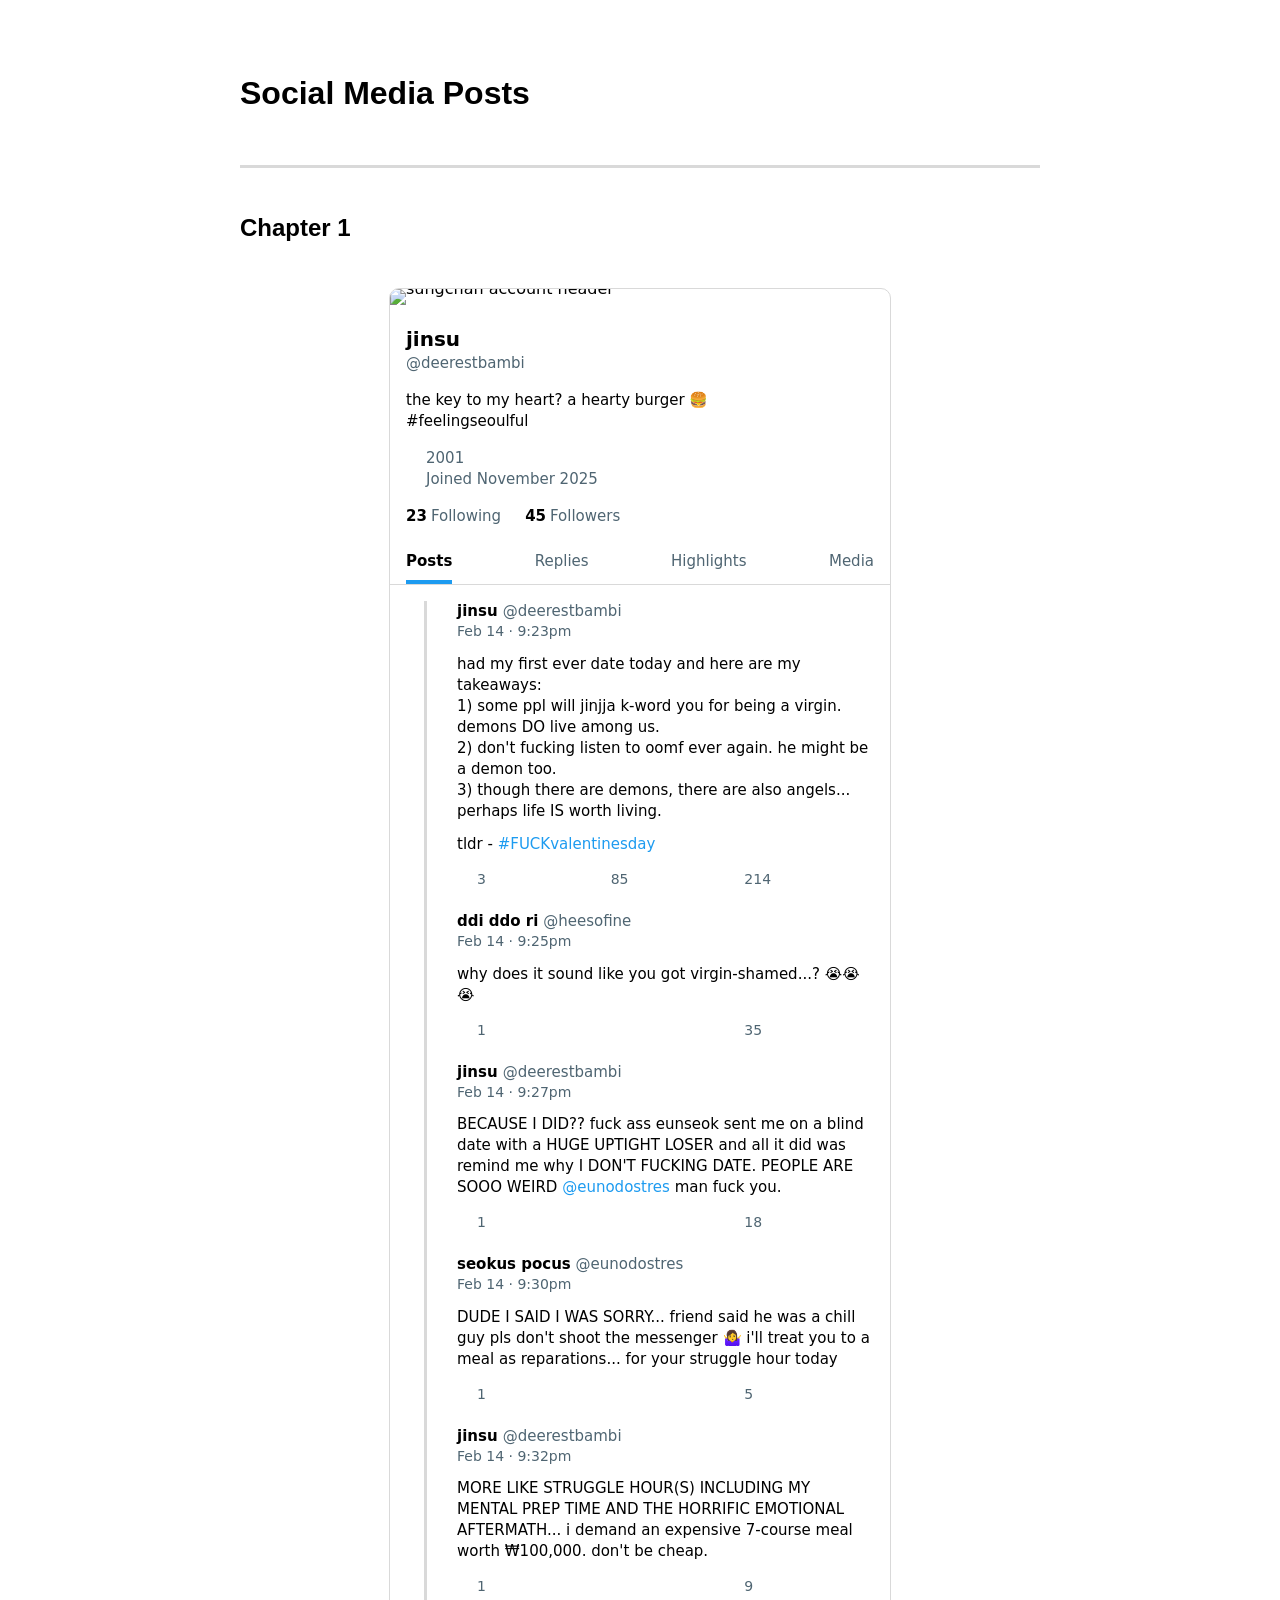
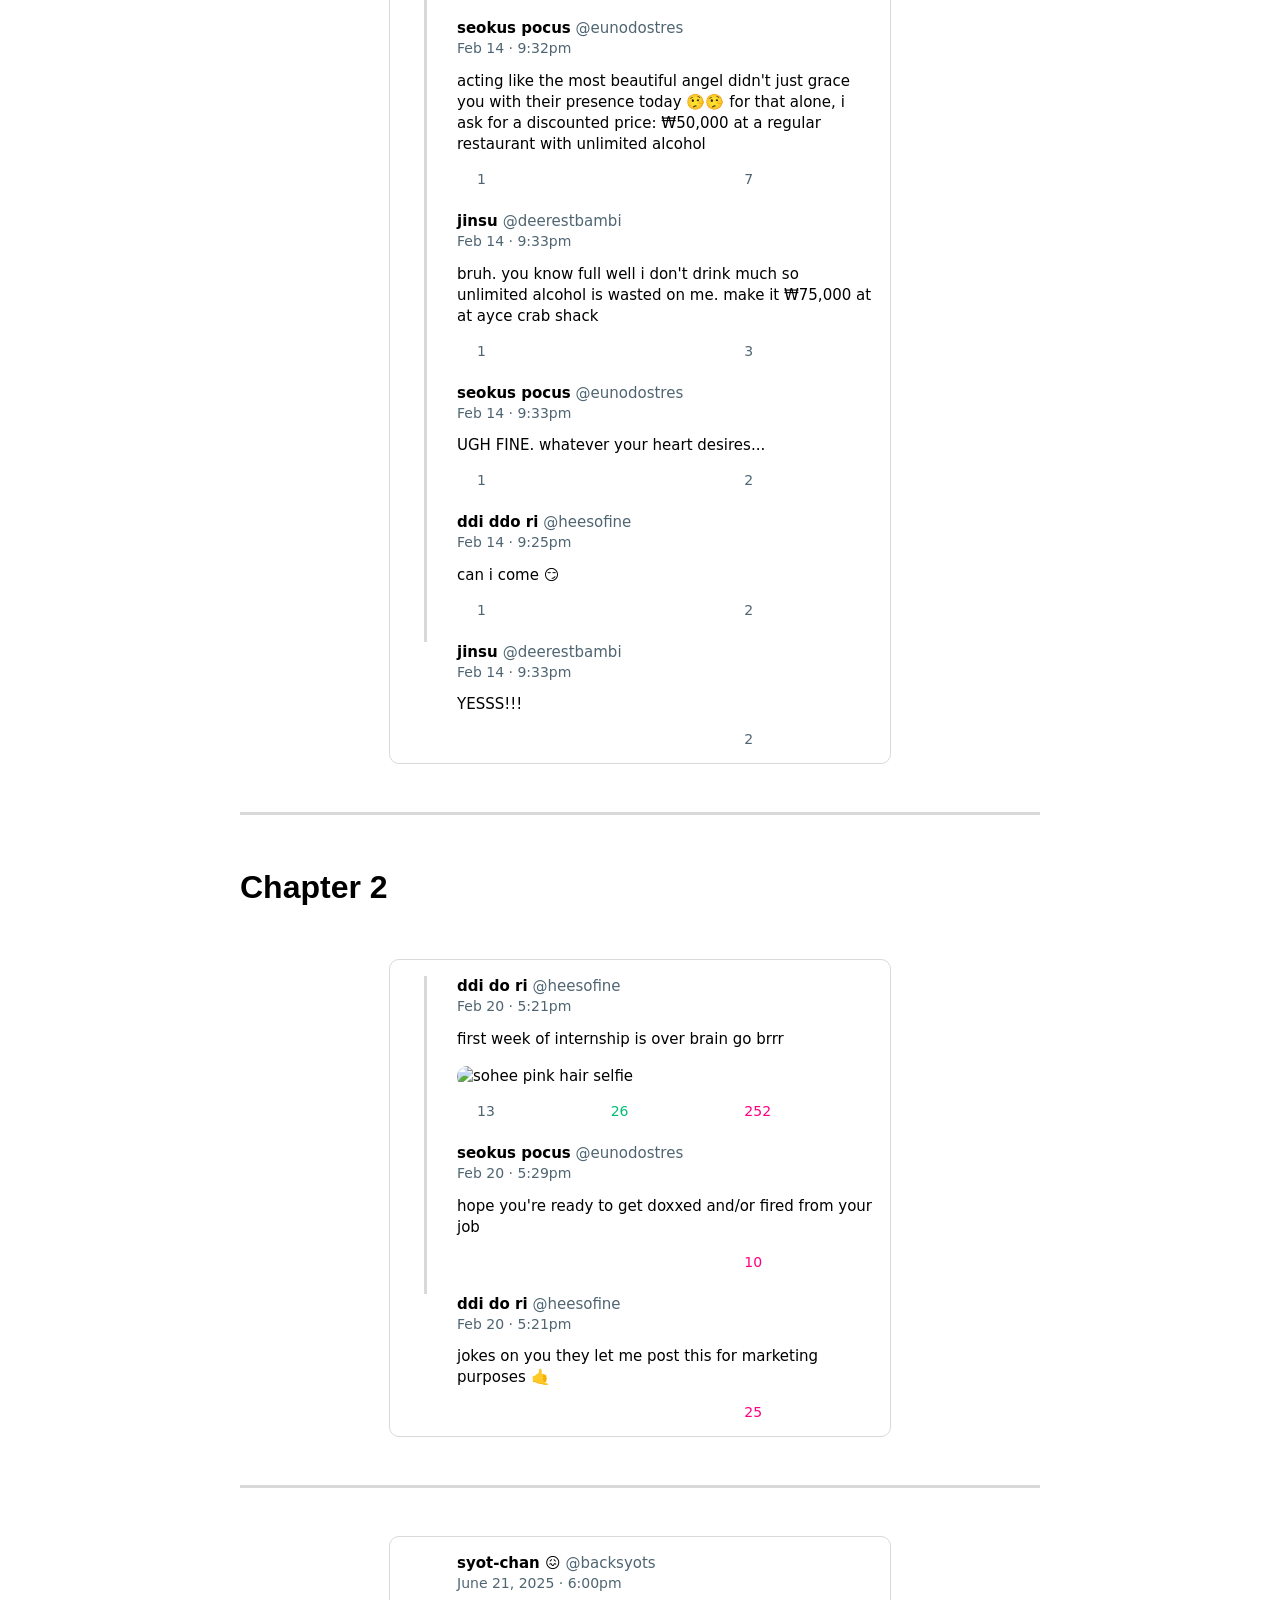
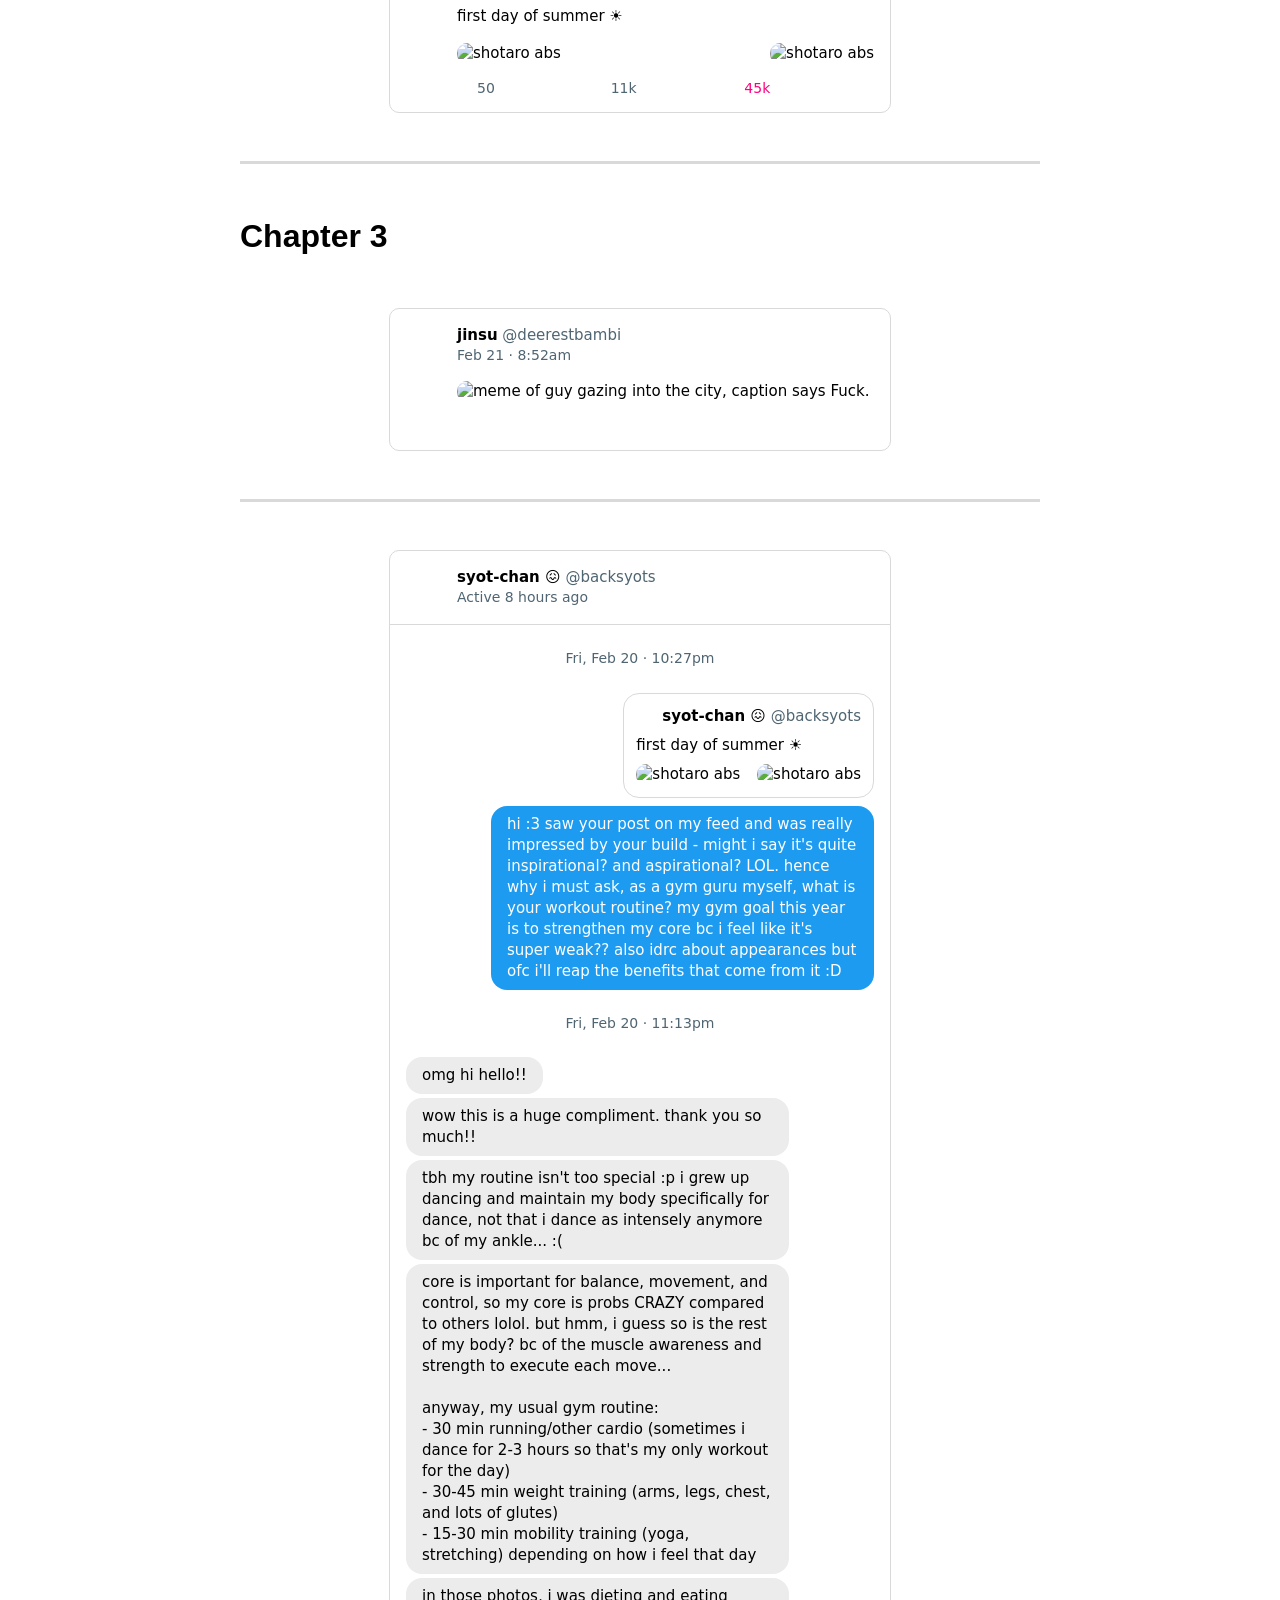
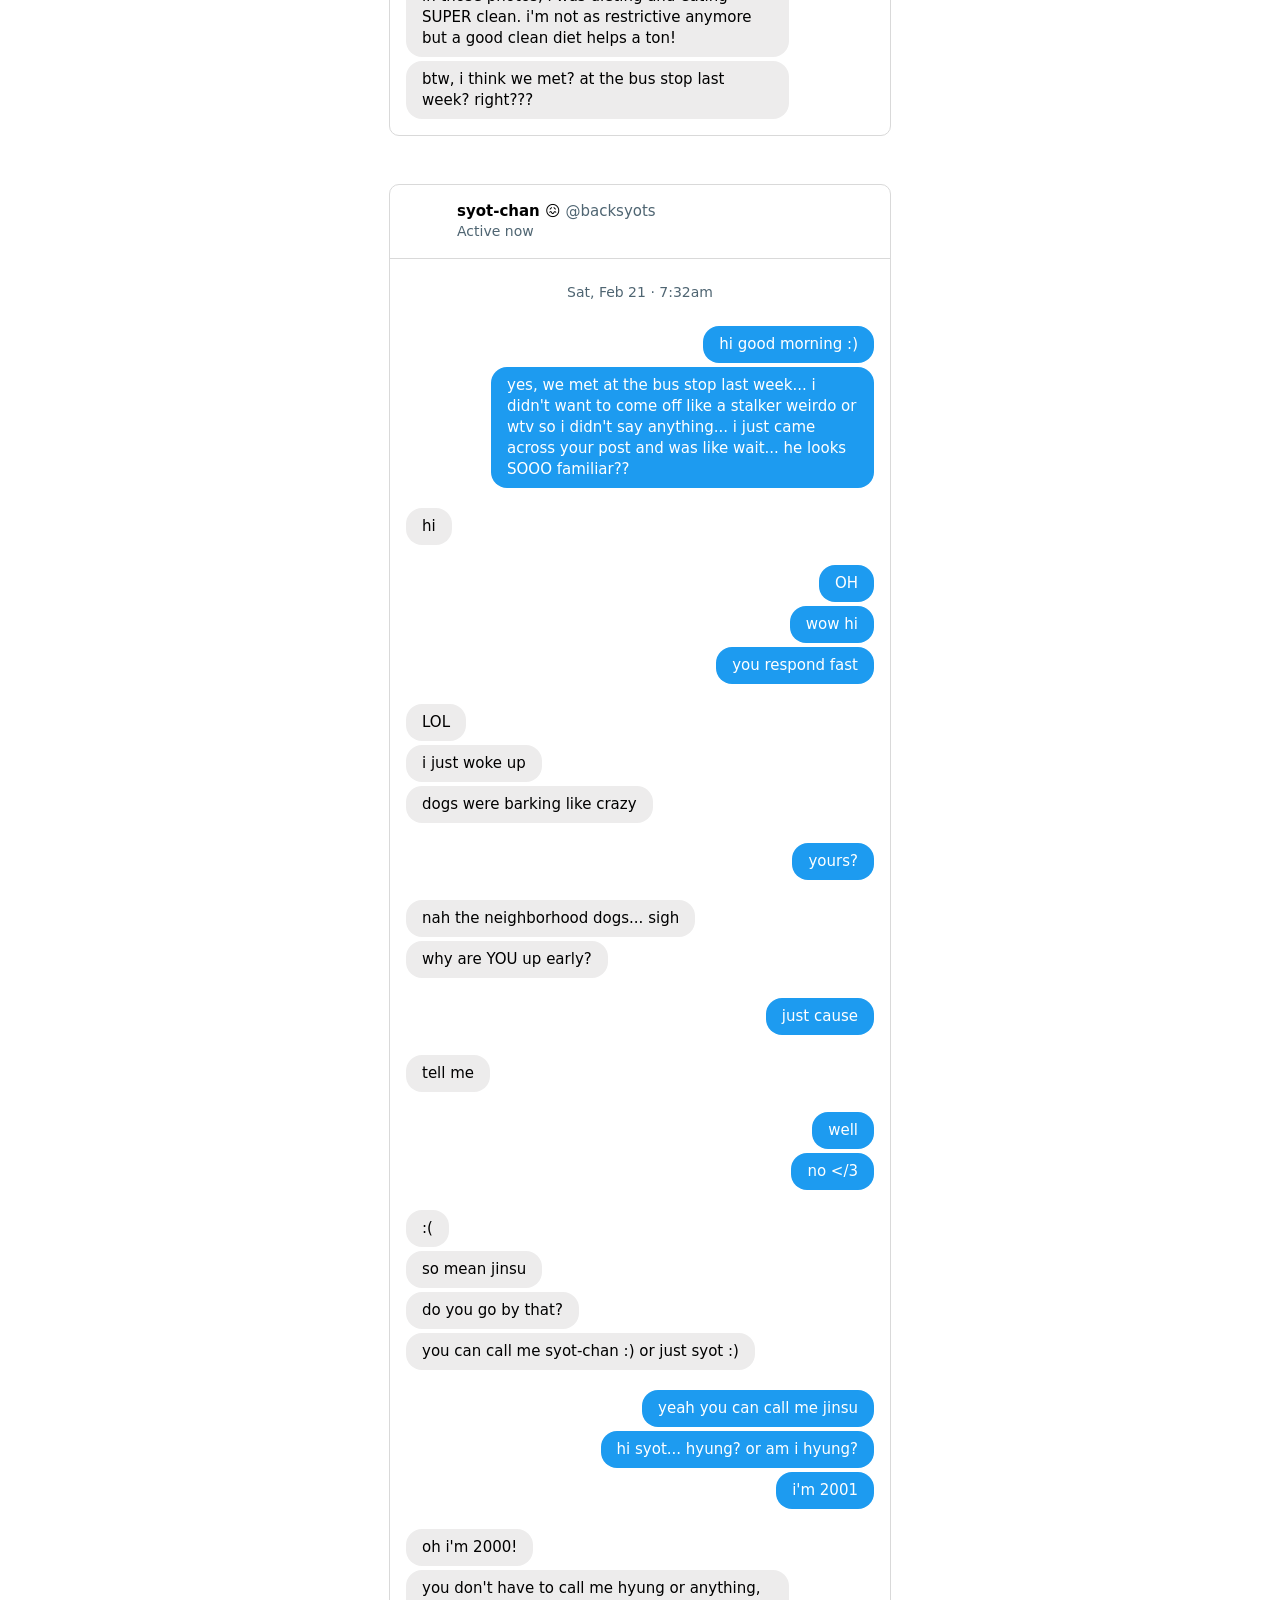
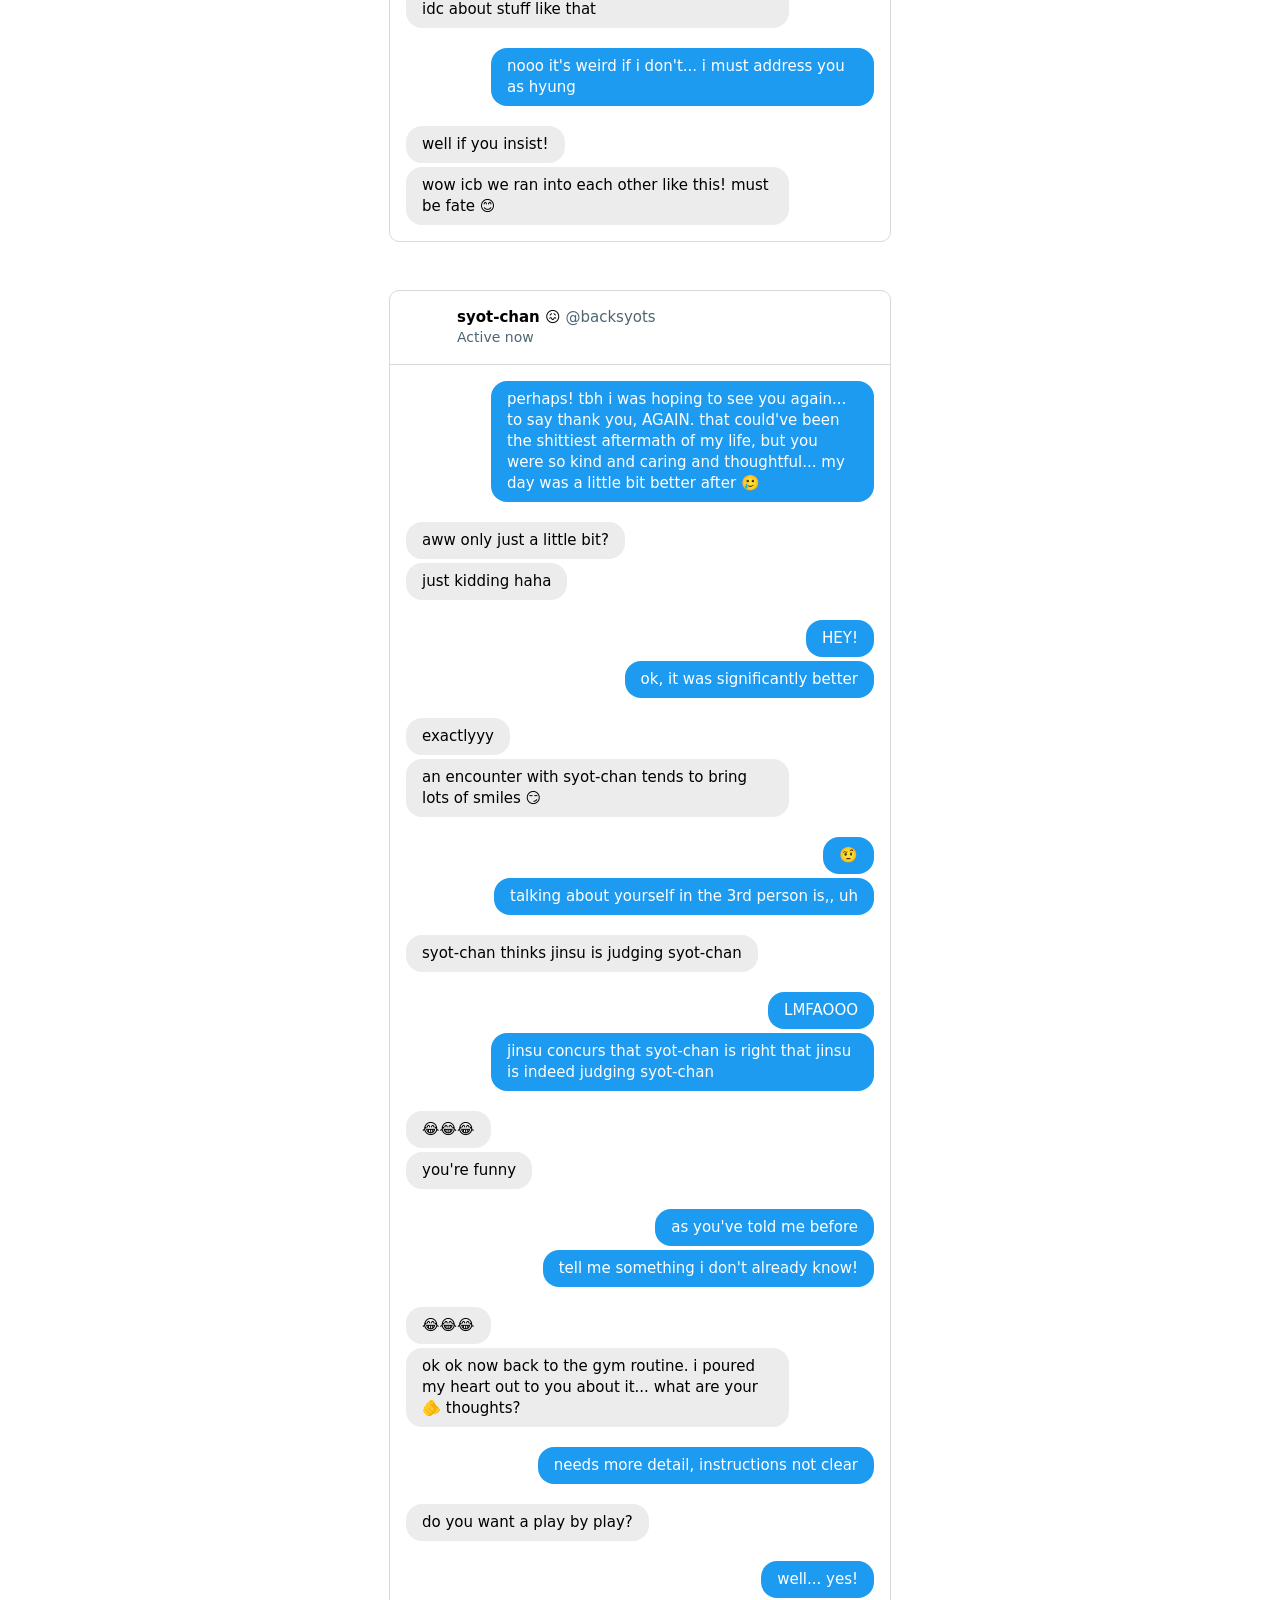
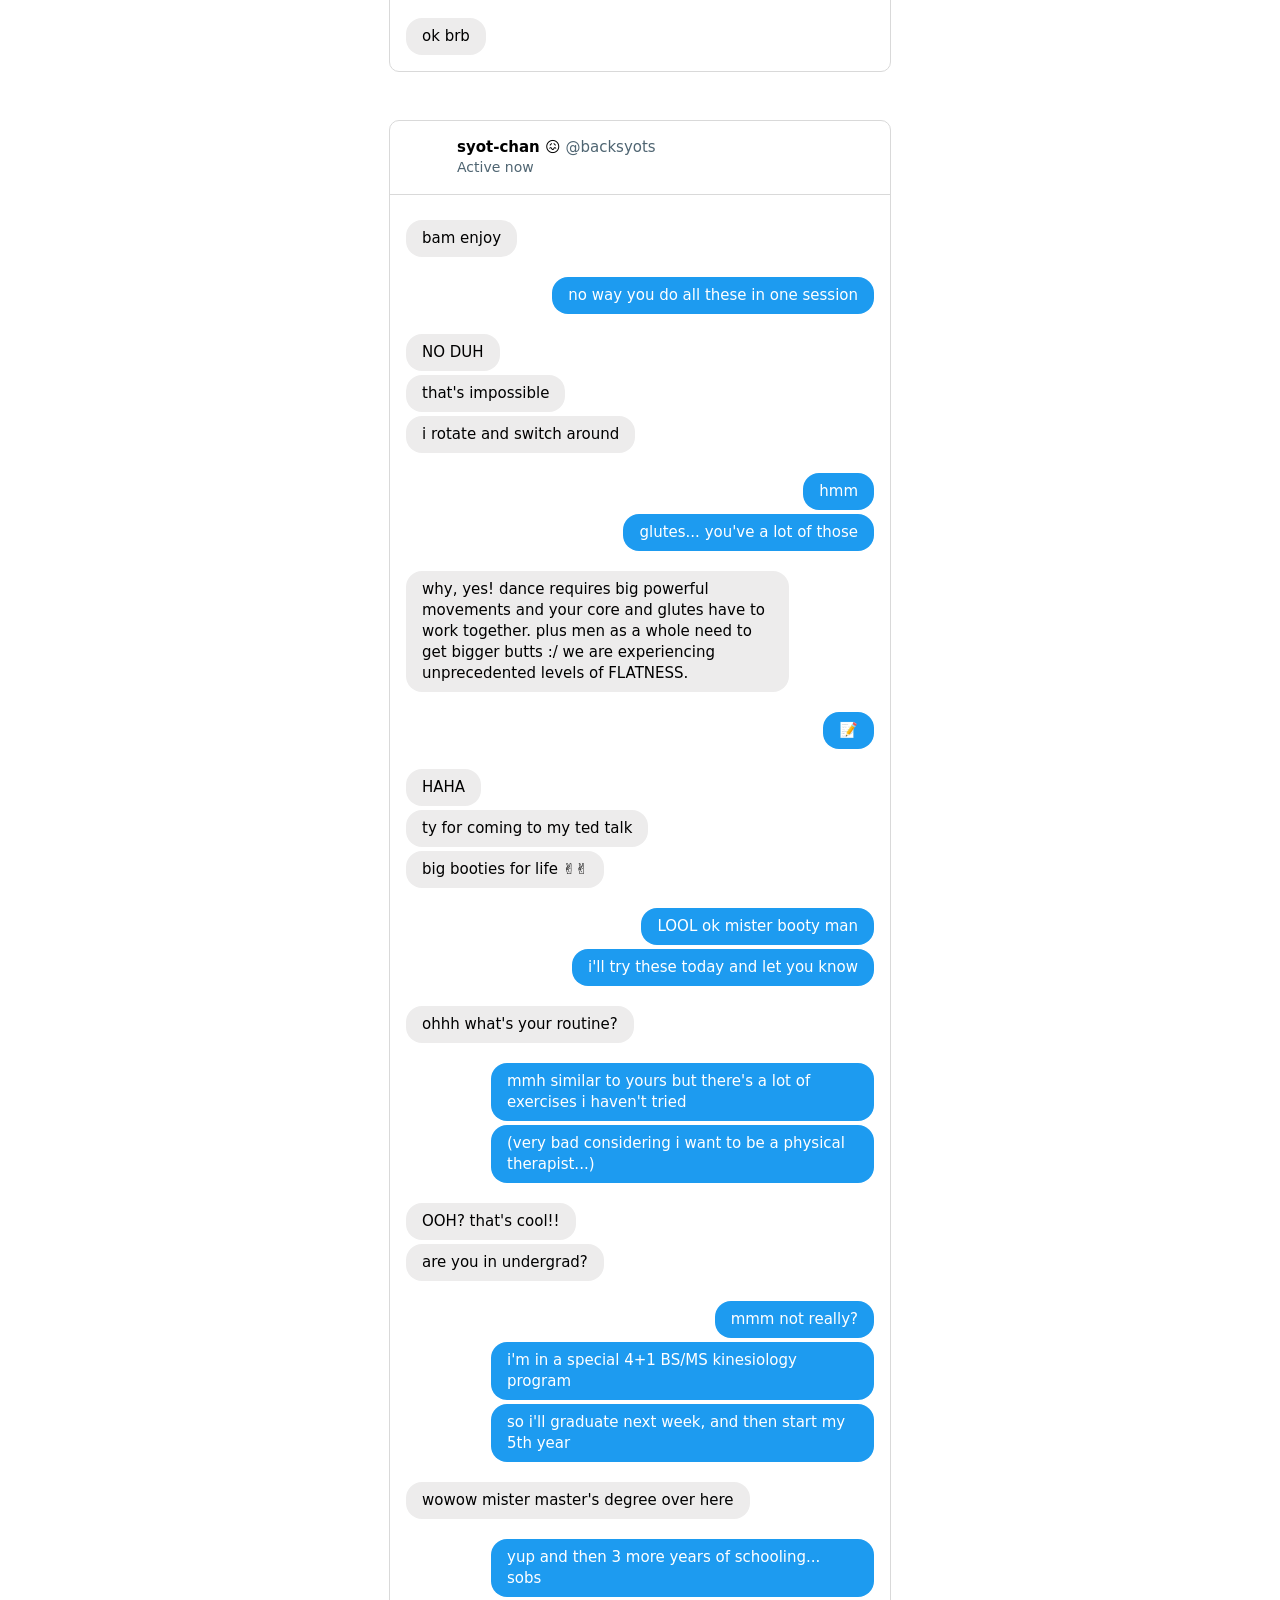
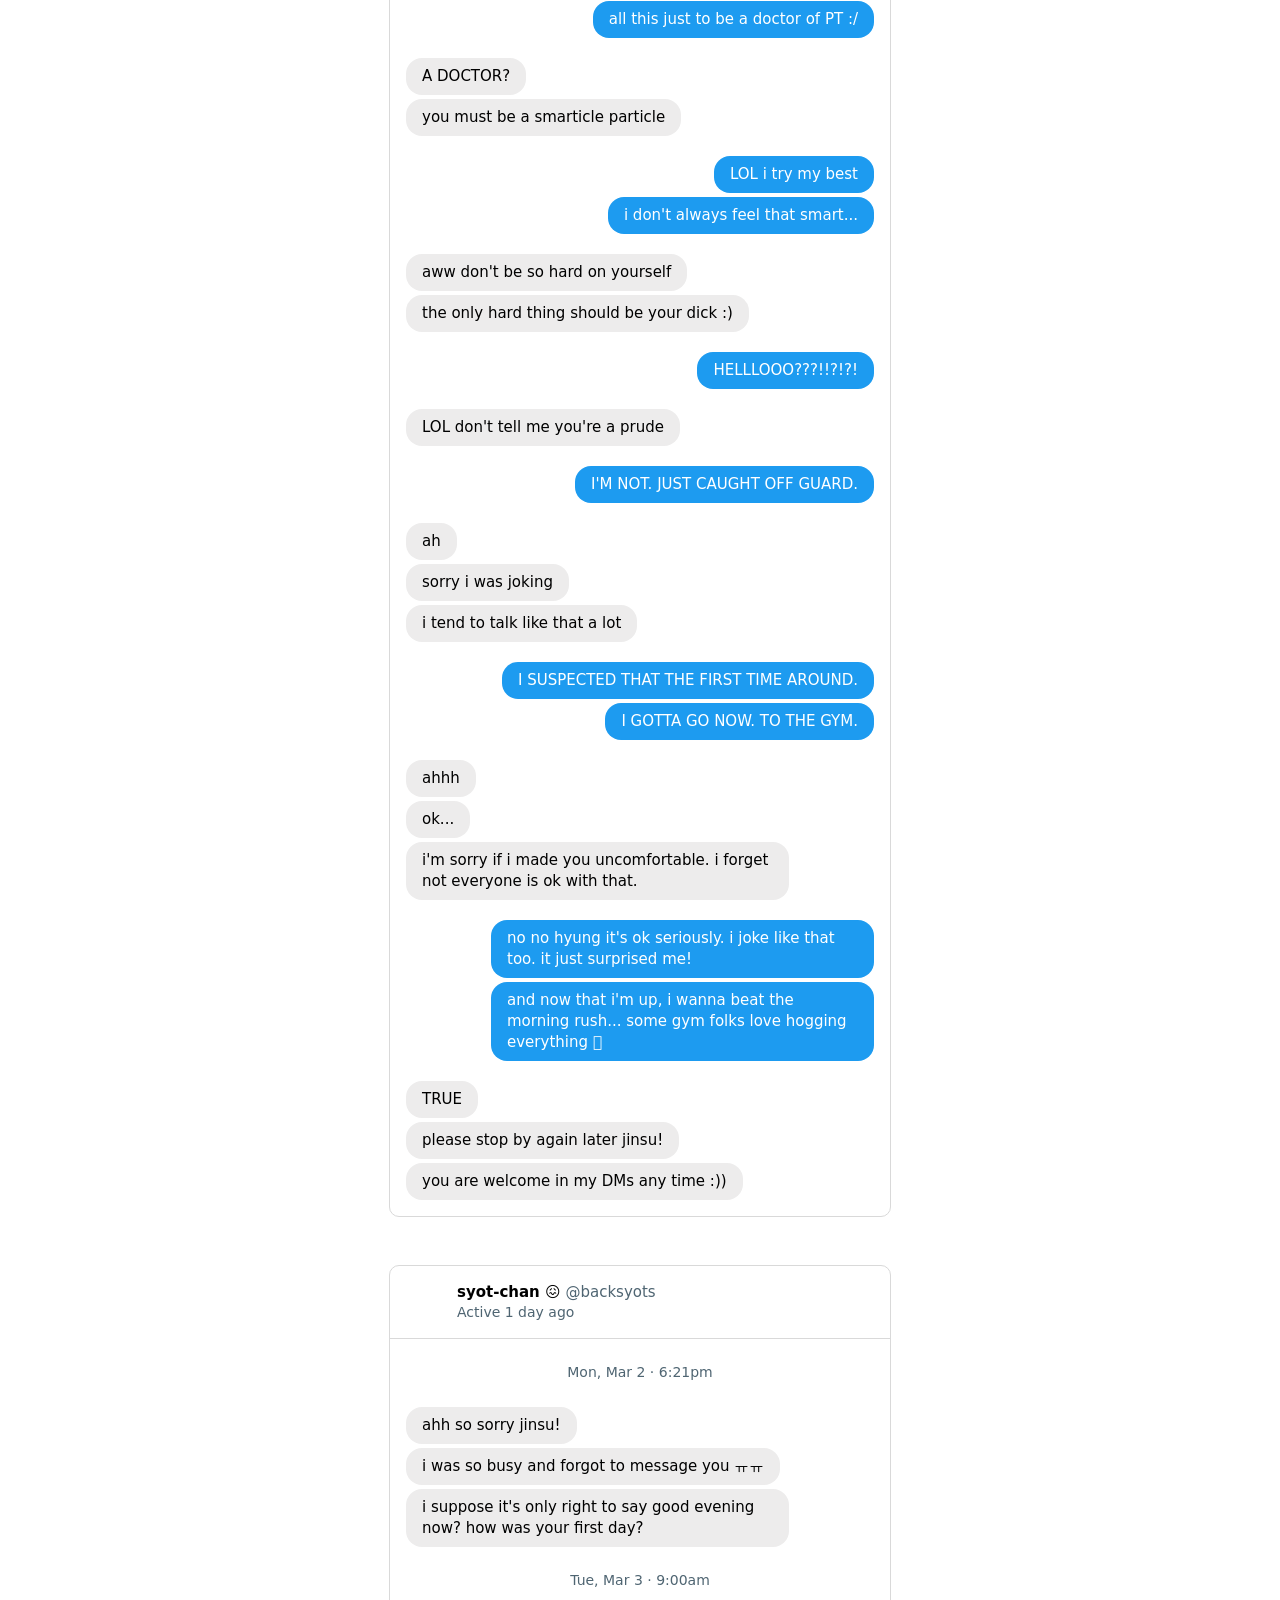
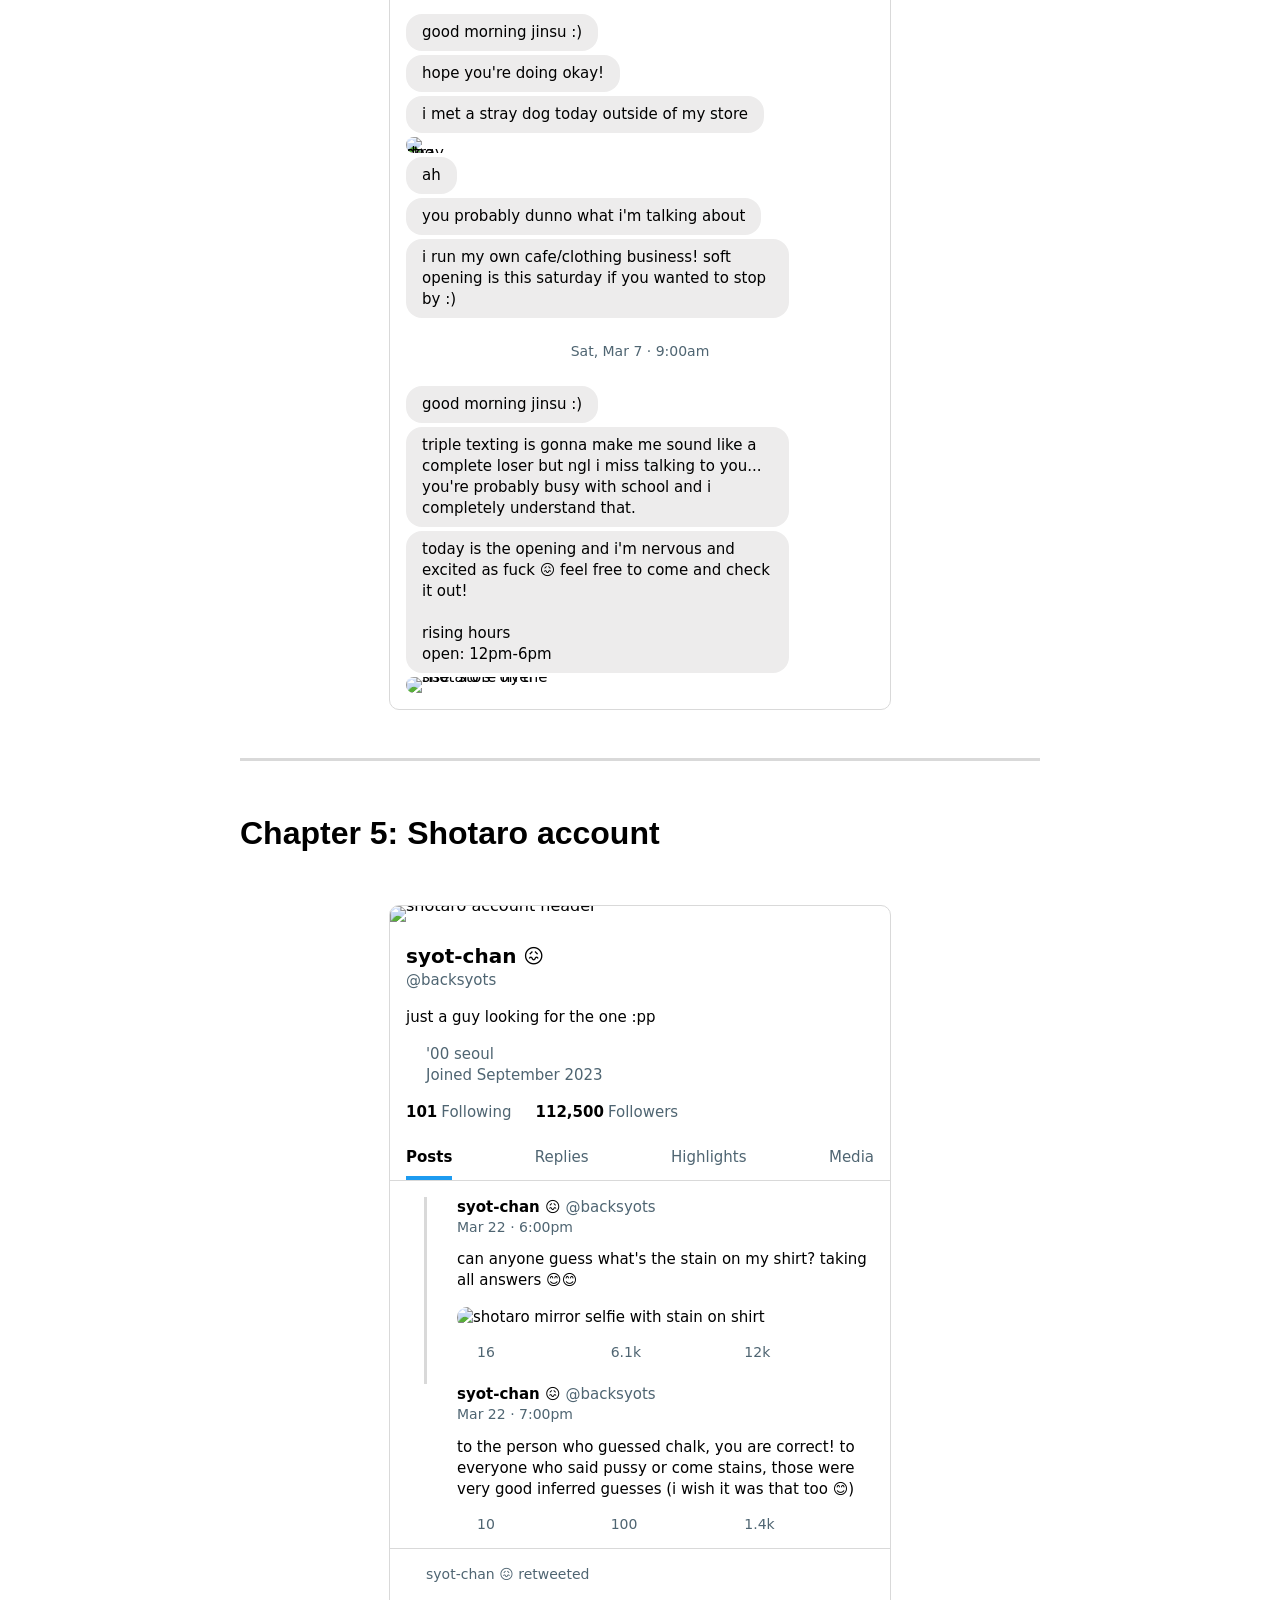
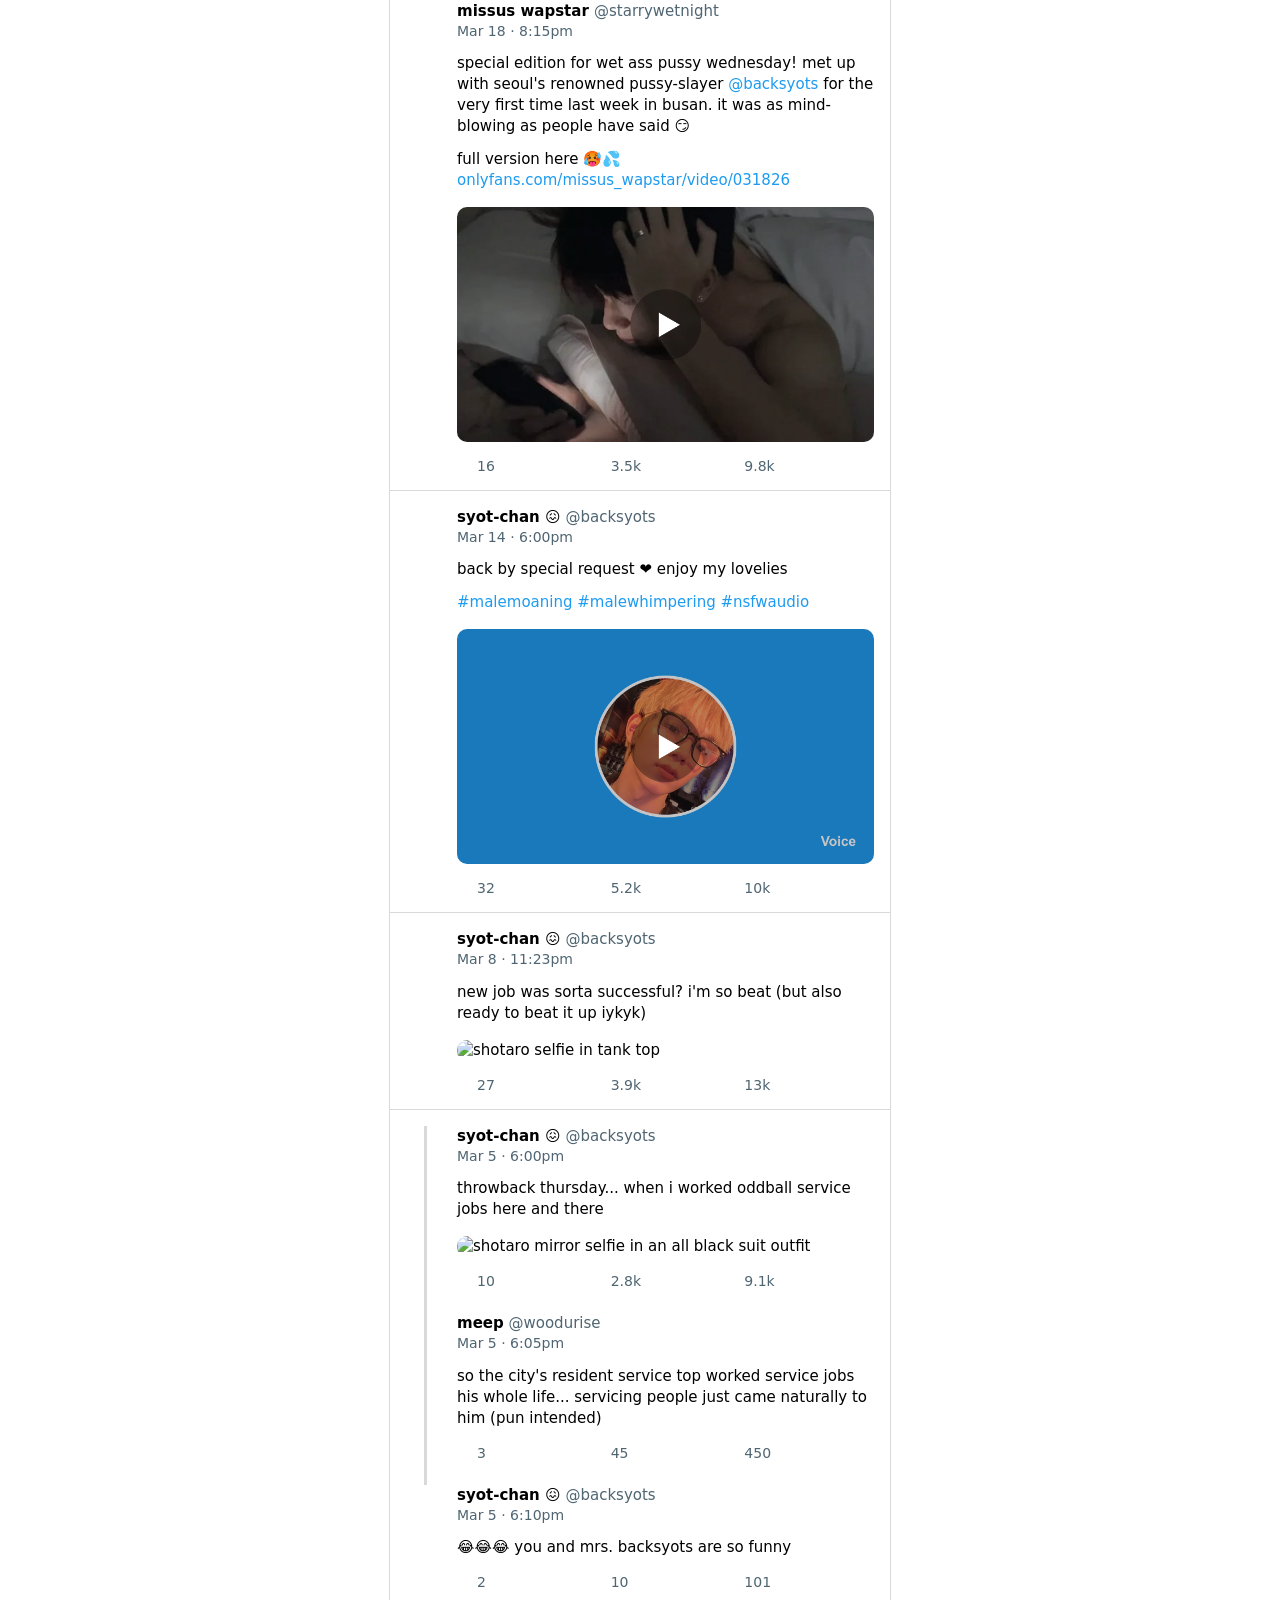
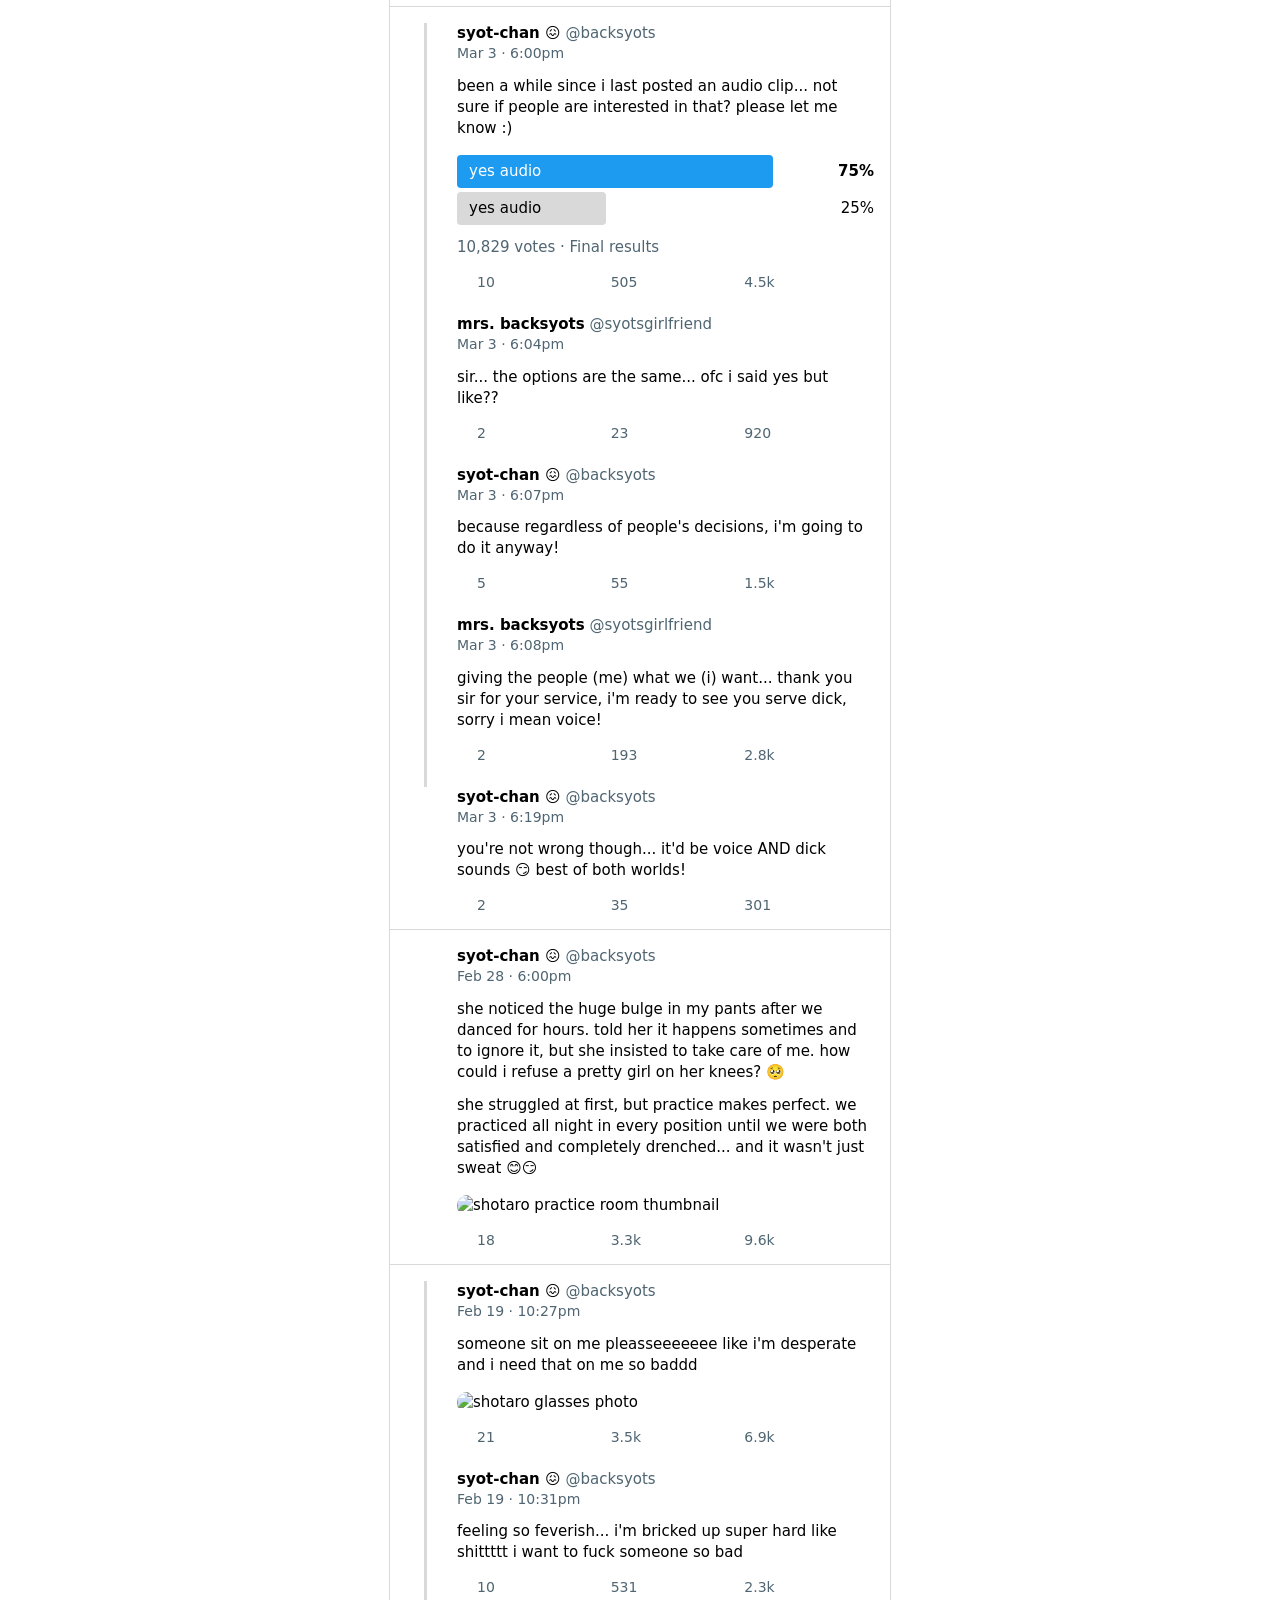
==== commit bdd82b17: "new photos and updated twitter" ====
--- a/index.html
+++ b/index.html
@@ -457,7 +457,7 @@
 
 <h1>Chapter 2</h1>
 <!-- ch 2 sohee -->
-<div class="wrapper margin--socmedpost">
+<div class="wrapper">
   <!-- tweet -->
   <div class="container_box tweet_reply--first">
     <!-- tweet profile photo -->
@@ -584,7 +584,7 @@
 <hr>
 
 <!-- ch 2 shotaro -->
-<div class="wrapper margin--socmedpost">
+<div class="wrapper">
   <!-- tweet -->
   <div class="container_box">
     <!-- tweet profile photo -->
@@ -634,7 +634,7 @@
 
 <h1>Chapter 3</h1>
 <!-- ch 3 sungchan -->
-<div class="wrapper margin--socmedpost">
+<div class="wrapper">
   <!-- tweet -->
   <div class="container_box">
     <!-- tweet profile photo -->
@@ -673,7 +673,7 @@
 <hr> 
 
 <!-- part 1 -->
-<div class="wrapper margin--socmedpost">
+<div class="wrapper">
   <!-- user info -->
   <div class="container_box">
     <div class="profile_photo pfp_shotaro"></div>
@@ -736,7 +736,7 @@
 </div>
 
 <!-- part 2 -->
-<div class="wrapper margin--socmedpost">
+<div class="wrapper">
   <!-- user info -->
   <div class="container_box">
     <div class="profile_photo pfp_shotaro"></div>
@@ -819,7 +819,7 @@
 </div>
 
 <!-- part 3 -->
-<div class="wrapper margin--socmedpost">
+<div class="wrapper">
   <!-- user info -->
   <div class="container_box">
     <div class="profile_photo pfp_shotaro"></div>
@@ -893,7 +893,7 @@
 </div>
 
 <!-- part 4 -->
-<div class="wrapper margin--socmedpost">
+<div class="wrapper">
   <!-- user info -->
   <div class="container_box">
     <div class="profile_photo pfp_shotaro"></div>
@@ -1015,7 +1015,7 @@
 </div>
 
 <!-- part 5 -->
-<div class="wrapper margin--socmedpost">
+<div class="wrapper">
   <!-- user info -->
   <div class="container_box">
     <div class="profile_photo pfp_shotaro"></div>
@@ -1048,7 +1048,7 @@
       <p class="message">good morning jinsu :)</p>
       <p class="message">hope you're doing okay!</p>
       <p class="message">i met a stray dog today outside of my store</p>
-      <p class="dm_box_image"><img src="https://images.squidge.org/images/2026/10/04/straydog1.jpg" alt="stray dog"></p>
+      <p class="dm_box_image"><img src="https://raw.githubusercontent.com/uzzuverse/onlyoneau/refs/heads/main/images/placeholder.png" alt="stray dog"></p>
       <p class="message">ah</p>
       <p class="message">you probably dunno what i'm talking about</p>
       <p class="message message--last">i run my own cafe/clothing business! soft opening is this saturday if you wanted to stop by :)</p>
@@ -1063,7 +1063,7 @@
       
       rising hours<br>
       open: 12pm-6pm</p>
-      <p class="dm_box_image message--last"><img src="https://images.squidge.org/images/2026/10/04/placeholder.png" alt=""></p>
+      <p class="dm_box_image message--last"><img src="https://raw.githubusercontent.com/uzzuverse/onlyoneau/refs/heads/main/images/poster_ontherise1.png" alt="shotaro's 'on the rise' store flyer"></p>
     </div>
   </div>  
 </div>
@@ -1148,7 +1148,7 @@
           </div>
           <div class="row">
             <p class="icon icon--retweets"></p>
-            <p>5.1k</p>
+            <p>6.1k</p>
           </div>
           <div class="row">
             <p class="icon icon--likes"></p>
@@ -1218,30 +1218,78 @@
         <p class="icon icon--more"></p>
       </div>
       <div class="tweet_text">
-          <p>special edition for wet ass pussy wednesday! met up with seoul's renowned pussy-slayer <span class="color--twitterblue">@backsyots</span> for the very first time last week in busan. it was as mind-blowing as the people said 😏</p>
+          <p>special edition for wet ass pussy wednesday! met up with seoul's renowned pussy-slayer <span class="color--twitterblue">@backsyots</span> for the very first time last week in busan. it was as mind-blowing as people have said 😏
+          </p>
+          <p class="text_linebreak">full version here 🥵💦 <br><span class="color--twitterblue">onlyfans.com/missus_wapstar/video/031826</span>        
+          </p>
       </div>
       <p>
-        <img class="tweet_img" src="https://raw.githubusercontent.com/uzzuverse/onlyoneau/refs/heads/main/images/placeholder.png" alt="wapstar video thumbnail">
+        <img class="tweet_img" src="images/thumbnail_wapstar.png" alt="shotaro looking at phone while in bed thumbnail">
       </p>
       <div class="tweet_footer">
           <div class="row">
             <p class="icon icon--comments"></p>
-            <p>10</p>
-          </div>
-          <div class="row">
-            <p class="icon icon--retweets"></p>
-            <p>2.2k</p>
+            <p>16</p>
+          </div>
+          <div class="row">
+            <p class="icon icon--retweets"></p>
+            <p>3.5k</p>
           </div>
           <div class="row">
             <p class="icon icon--likes"></p>
-            <p>8.8k</p>
-          </div>
-          <div class="row tweet_footer--last">
-            <p class="icon icon--bookmarks"></p>
-          </div>
-      </div>
-    </div>
-  </div>
+            <p>9.8k</p>
+          </div>
+          <div class="row tweet_footer--last">
+            <p class="icon icon--bookmarks"></p>
+          </div>
+      </div>
+    </div>
+  </div>
+
+  <!-- 3/14 audio tweet -->
+  <div class="container_box">
+    <!-- tweet profile photo -->
+    <div class="profile_photo pfp_shotaro"></div>
+    <!-- tweet content -->
+    <div class="tweet_content">
+      <div class="tweet_header">
+        <div class="tweet_userInfo">
+          <p>
+            <span class="displayname">syot-chan 😖</span>
+            <span class="username">@backsyots</span>
+          </p>
+          <p class="date">Mar 14 · 6:00pm</p>
+        </div>
+        <p class="icon icon--more"></p>
+      </div>
+      <div class="tweet_text">
+        <p>back by special request ❤️ enjoy my lovelies<p>
+        <p class="color--twitterblue text_linebreak"> #malemoaning #malewhimpering #nsfwaudio
+        </p>
+      </div>
+      <p>
+        <img class="tweet_img" src="images/thumbnail_shotaro_audio.png" alt="shotaro audio clip thumbnail">
+      </p>
+      <div class="tweet_footer">
+          <div class="row">
+            <p class="icon icon--comments"></p>
+            <p>32</p>
+          </div>
+          <div class="row">
+            <p class="icon icon--retweets"></p>
+            <p>5.2k</p>
+          </div>
+          <div class="row">
+            <p class="icon icon--likes"></p>
+            <p>10k</p>
+          </div>
+          <div class="row tweet_footer--last">
+            <p class="icon icon--bookmarks"></p>
+          </div>
+      </div>
+    </div>
+  </div>
+
 
   <!-- 3/8 new job tweet -->
   <div class="container_box">
@@ -1268,15 +1316,15 @@
       <div class="tweet_footer">
           <div class="row">
             <p class="icon icon--comments"></p>
-            <p>12</p>
-          </div>
-          <div class="row">
-            <p class="icon icon--retweets"></p>
-            <p>5.8k</p>
+            <p>27</p>
+          </div>
+          <div class="row">
+            <p class="icon icon--retweets"></p>
+            <p>3.9k</p>
           </div>
           <div class="row">
             <p class="icon icon--likes"></p>
-            <p>16k</p>
+            <p>13k</p>
           </div>
           <div class="row tweet_footer--last">
             <p class="icon icon--bookmarks"></p>
@@ -1304,11 +1352,11 @@
 
       <div class="tweet_text">
         <p>
-          throwback thursday... when i worked back oddball service jobs here and there
+          throwback thursday... when i worked oddball service jobs here and there
         </p>
       </div>
       <p>
-        <img class="tweet_img" src="https://raw.githubusercontent.com/uzzuverse/onlyoneau/refs/heads/main/images/shotaro_selfie_suit.png" alt="shotaro in an all black suit outfit">
+        <img class="tweet_img" src="https://raw.githubusercontent.com/uzzuverse/onlyoneau/refs/heads/main/images/shotaro_selfie_suit.png" alt="shotaro mirror selfie in an all black suit outfit">
       </p>
       <div class="tweet_footer">
           <div class="row">
@@ -1318,7 +1366,7 @@
             <p class="icon icon--retweets"></p><p>2.8k</p>
           </div>
           <div class="row">
-            <p class="icon icon--likes"></p><p>8.9k</p>
+            <p class="icon icon--likes"></p><p>9.1k</p>
           </div>
           <div class="row tweet_footer--last">
             <p class="icon icon--bookmarks"></p>
@@ -1344,7 +1392,7 @@
         <p class="icon icon--more"></p>
       </div>
       <div class="tweet_text">
-          <p>when the resident service top worked service jobs his whole life... servicing people just came naturally to him (pun intended)</p>
+          <p>so the city's resident service top worked service jobs his whole life... servicing people just came naturally to him (pun intended)</p>
       </div>
       <div class="tweet_footer">
           <div class="row">
@@ -1385,15 +1433,15 @@
       <div class="tweet_footer">
           <div class="row">
             <p class="icon icon--comments"></p>
-            <p>5</p>
-          </div>
-          <div class="row">
-            <p class="icon icon--retweets"></p>
-            <p>15</p>
+            <p>2</p>
+          </div>
+          <div class="row">
+            <p class="icon icon--retweets"></p>
+            <p>10</p>
           </div>
           <div class="row">
             <p class="icon icon--likes"></p>
-            <p>221</p>
+            <p>101</p>
           </div>
           <div class="row tweet_footer--last">
             <p class="icon icon--bookmarks"></p>
@@ -1414,7 +1462,7 @@
             <span class="displayname">syot-chan 😖</span>
             <span class="username">@backsyots</span>
           </p>
-          <p class="date">Mar 3 · 8:00pm</p>
+          <p class="date">Mar 3 · 6:00pm</p>
         </div>
         <p class="icon icon--more"></p>
       </div>
@@ -1443,7 +1491,7 @@
 
       <div class="tweet_poll-results" style="margin-top: 8px">
         <p>
-          8,000 votes · Final results
+          10,829 votes · Final results
         </p>
       </div>
 
@@ -1479,7 +1527,7 @@
             <span class="displayname">mrs. backsyots</span>
             <span class="username">@syotsgirlfriend</span>
           </p>
-          <p class="date">Mar 3 · 8:04pm</p>
+          <p class="date">Mar 3 · 6:04pm</p>
         </div>
         <p class="icon icon--more"></p>
       </div>
@@ -1515,7 +1563,7 @@
             <span class="displayname">syot-chan 😖</span>
             <span class="username">@backsyots</span>
           </p>
-          <p class="date">Mar 3 · 8:07pm</p>
+          <p class="date">Mar 3 · 6:07pm</p>
         </div>
         <p class="icon icon--more"></p>
       </div>
@@ -1554,7 +1602,7 @@
             <span class="displayname">mrs. backsyots</span>
             <span class="username">@syotsgirlfriend</span>
           </p>
-          <p class="date">Mar 3 · 8:08pm</p>
+          <p class="date">Mar 3 · 6:08pm</p>
         </div>
         <p class="icon icon--more"></p>
       </div>
@@ -1590,12 +1638,12 @@
             <span class="displayname">syot-chan 😖</span>
             <span class="username">@backsyots</span>
           </p>
-          <p class="date">Mar 3 · 8:12pm</p>
-        </div>
-        <p class="icon icon--more"></p>
-      </div>
-      <div class="tweet_text">
-          <p>you're not wrong... voice AND dick sounds 😏 best of both worlds!</p>
+          <p class="date">Mar 3 · 6:19pm</p>
+        </div>
+        <p class="icon icon--more"></p>
+      </div>
+      <div class="tweet_text">
+          <p>you're not wrong though... it'd be voice AND dick sounds 😏 best of both worlds!</p>
       </div>
       <div class="tweet_footer">
           <div class="row">
@@ -1617,7 +1665,7 @@
     </div>
   </div>
 
-  <!-- 2/28 fleshlight tweet -->
+  <!-- 2/28 dance practice tweet -->
   <div class="container_box">
     <!-- tweet profile photo -->
     <div class="profile_photo pfp_shotaro"></div>
@@ -1634,20 +1682,25 @@
         <p class="icon icon--more"></p>
       </div>
       <div class="tweet_text">
-          <p>fleshlight-nim... i know you're tired but you can do one more right? 🥺 please? 🥺 pretty please? 🥺 you'd look pretty with my dick inside... how about just the tip? hmm? you said yes? thank you baby, yes...</p>
-      </div>
+          <p>she noticed the huge bulge in my pants after we danced for hours. told her it happens sometimes and to ignore it, but she insisted to take care of me. how could i refuse a pretty girl on her knees? 🥺</p>
+          <p class="text_linebreak">she struggled at first, but practice makes perfect. we practiced all night in every position until we were both satisfied and completely drenched... and it wasn't just sweat 😊😏</p>
+      </div>
+
+      <p>
+        <img class="tweet_img" src="https://raw.githubusercontent.com/uzzuverse/onlyoneau/refs/heads/main/images/thumbnail_shotaro_practice.png" alt="shotaro practice room thumbnail">
+      </p>
       <div class="tweet_footer">
           <div class="row">
             <p class="icon icon--comments"></p>
-            <p>8</p>
-          </div>
-          <div class="row">
-            <p class="icon icon--retweets"></p>
-            <p>634</p>
+            <p>18</p>
+          </div>
+          <div class="row">
+            <p class="icon icon--retweets"></p>
+            <p>3.3k</p>
           </div>
           <div class="row">
             <p class="icon icon--likes"></p>
-            <p>1.3k</p>
+            <p>9.6k</p>
           </div>
           <div class="row tweet_footer--last">
             <p class="icon icon--bookmarks"></p>
@@ -1679,7 +1732,7 @@
         </p>
       </div>
       <p>
-        <img class="tweet_img" src="https://raw.githubusercontent.com/uzzuverse/onlyoneau/refs/heads/main/images/shotaro_sf.png" alt="shotaro glasses profile photo">
+        <img class="tweet_img" src="https://raw.githubusercontent.com/uzzuverse/onlyoneau/refs/heads/main/images/shotaro_sf.png" alt="shotaro glasses photo">
       </p>
       <div class="tweet_footer">
           <div class="row">
@@ -1837,7 +1890,6 @@
       <p>
         <img class="tweet_img" src="https://raw.githubusercontent.com/uzzuverse/onlyoneau/refs/heads/main/images/thumbnail_shotaro_gym.png" alt="shotaro gym thumbnail">
       </p>
-
       <div class="tweet_footer">
           <div class="row">
             <p class="icon icon--comments"></p>
@@ -1845,11 +1897,11 @@
           </div>
           <div class="row">
             <p class="icon icon--retweets"></p>
-            <p>12k</p>
+            <p>14k</p>
           </div>
           <div class="row">
             <p class="icon icon--likes">
-            <p>25k</p>
+            <p>28k</p>
           </div>
           <div class="row tweet_footer--last">
             <p class="icon icon--bookmarks"></p>
@@ -1859,4 +1911,49 @@
   </div>
 </div>
 
+<h1>Chapter 6</h1>
+<div class="wrapper">
+  <!-- 3/27 fleshlight tweet -->
+  <div class="container_box">
+    <!-- tweet profile photo -->
+    <div class="profile_photo pfp_shotaro"></div>
+    <!-- tweet content -->
+    <div class="tweet_content">
+      <div class="tweet_header">
+        <div class="tweet_userInfo">
+          <p>
+            <span class="displayname">syot-chan 😖</span>
+            <span class="username">@backsyots</span>
+          </p>
+          <p class="date">Feb 28 · 6:00pm</p>
+        </div>
+        <p class="icon icon--more"></p>
+      </div>
+      <div class="tweet_text">
+        <p>fleshlight-nim... i know you're tired but you can do one more right? 🥺 please? 🥺 pretty please? 🥺 you'd look pretty with my dick inside... how about just the tip? hmm? you said yes? thank you baby, yes...</p>
+      </div>
+      <p>
+        <img class="tweet_img" src="https://raw.githubusercontent.com/uzzuverse/onlyoneau/refs/heads/main/images/thumbnail_shotaro_hand.png" alt="shotaro hand with ring thumbnail">
+      </p>
+      <div class="tweet_footer">
+          <div class="row">
+            <p class="icon icon--comments"></p>
+            <p>45</p>
+          </div>
+          <div class="row">
+            <p class="icon icon--retweets"></p>
+            <p>7.4k</p>
+          </div>
+          <div class="row">
+            <p class="icon icon--likes"></p>
+            <p>17k</p>
+          </div>
+          <div class="row tweet_footer--last">
+            <p class="icon icon--bookmarks"></p>
+          </div>
+      </div>
+    </div>
+  </div>
+</div>
+
 <hr>
--- a/stylesheet_v5.css
+++ b/stylesheet_v5.css
@@ -78,7 +78,7 @@
   overflow: hidden;
   display: flex;
   flex-direction: column;
-  margin: 0 auto;
+  margin: 3em auto;
   line-height: 0 !important;
   -webkit-text-size-adjust: none;
 }
@@ -320,11 +320,6 @@
 }
 .margin-right--4 {
   margin-right: 4px !important;
-}
-
-.margin--socmedpost {
-  margin-top: 3em;
-  margin-bottom: 3em;
 }
 
 .profile_photo {
@@ -361,15 +356,12 @@
 }
 
 .pfp_meep {
-  background-image: url("https://raw.githubusercontent.com/uzzuverse/onlyoneau/refs/heads/main/images/pfp_wapstar.png");
+  background-image: url("https://raw.githubusercontent.com/uzzuverse/onlyoneau/refs/heads/main/images/pfp_meep.png");
 }
 
 .pfp_mrs {
   background-image: url("https://raw.githubusercontent.com/uzzuverse/onlyoneau/refs/heads/main/images/pfp_mrs.png");
 }
-
-
-
 
 
 /*-- writing --*/
